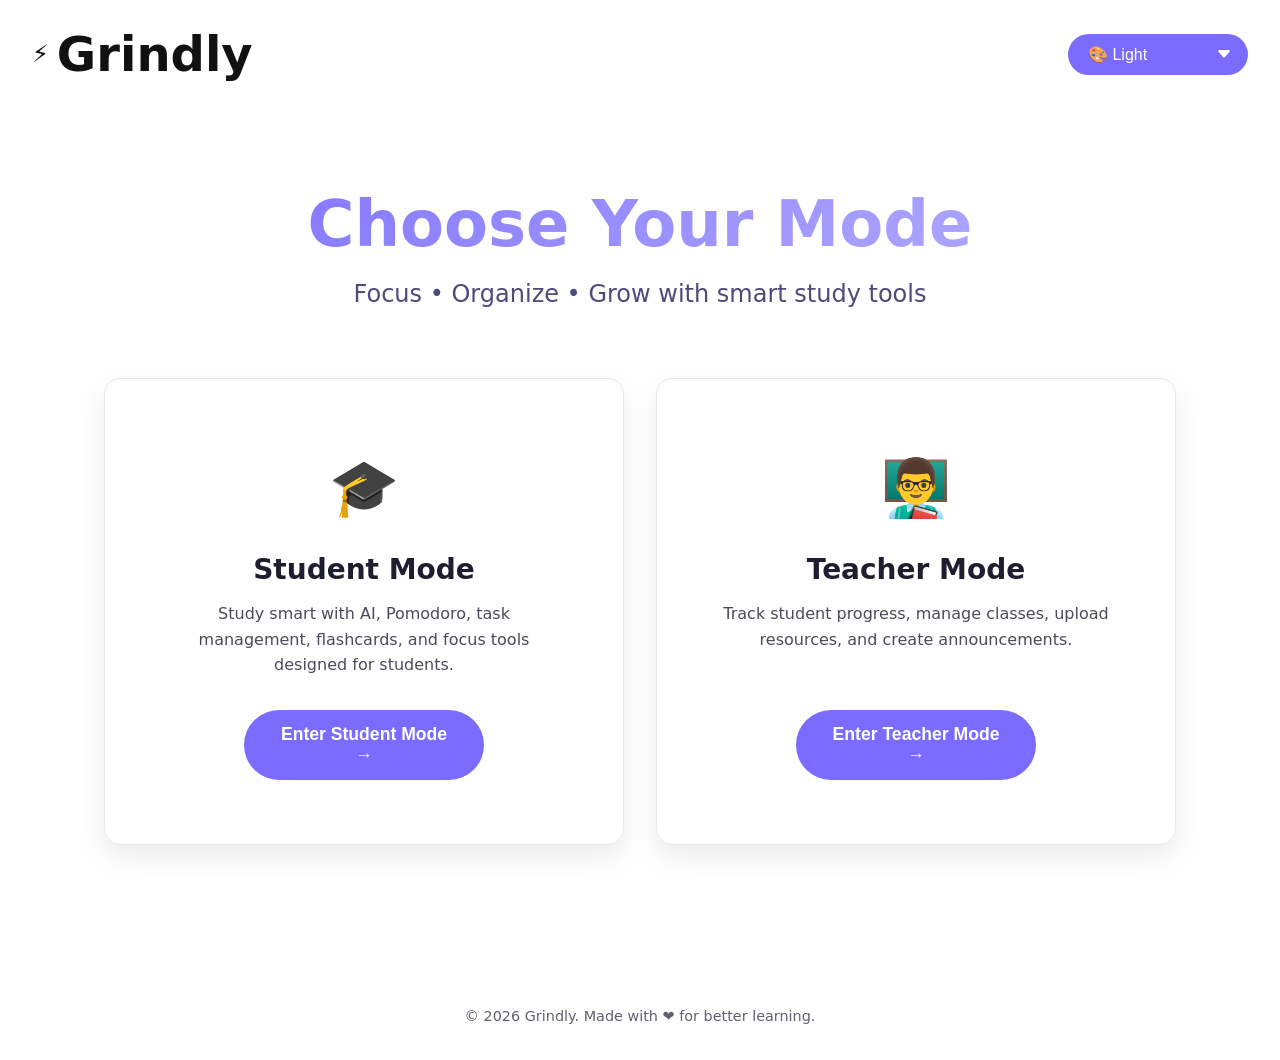
==== index.html @ a8f08386 "Update index.html" ====
<!DOCTYPE html>
<html lang="en">
<head>
<meta charset="UTF-8">
<title>GrindlyLearn – Gamified Learning Platform for Students & Teachers</title>
  <meta name="description" content="GrindlyLearn is a real-time gamified learning platform with study streaks, class challenges, analytics, focus tools, and teacher management features. Built to drive discipline and engagement.">
<meta name="viewport" content="width=device-width, initial-scale=1.0">

<style>
:root {
  --bg: #f9fbff;          /* brighter, airy background */
  --card: #ffffff;       /* pure white cards */
  --accent: #6c63ff;     /* keep your brand purple */
  --text: #1f2937;       /* soft dark (not harsh black) */

  --spacing-sm: 8px;
  --spacing-md: 16px;
  --spacing-lg: 32px;
  --spacing-xl: 64px;
  --border-radius: 16px;
  --transition: all 0.3s ease;
}
/* Elegant Light Theme (DEFAULT) */
body {
  --bg: #ffffff;          /* pure white */
  --card: #ffffff;
  --text: #1e1e2f;        /* soft dark (not black) */
  --accent: #7b6cff; 
   --accent-soft: #b9b3ff; /* NEW */ 
  --subtitle: #4b4b7c; /* NEW */
}
.hero-subtitle,
.card p,
.footer {
  color: rgba(30, 30, 47, 0.75);
}


body.purple {
  --bg: #140a26;
  --card: #24144a;
  --accent: #b388ff;
  --accent-soft: #e0cfff;
  --text: #f3eefe;
  --subtitle: #d6ccff;
}

body.ocean {
  --bg: #0a1929;
  --card: #1e3a5f;
  --accent: #00b4d8;
  --accent-soft: #90e0ef;
  --text: #caf0f8;
  --subtitle: #9bdaf0;
}

body.forest {
  --bg: #1a2f1a;
  --card: #2d5016;
  --accent: #52b788;
  --accent-soft: #b7e4c7;
  --text: #d8f3dc;
  --subtitle: #b7e4c7;
}

body.sunset {
  --bg: #2b1a1a;
  --card: #4a2c2c;
  --accent: #ff6b6b;
  --accent-soft: #ffb3b3;
  --text: #ffe5e5;
  --subtitle: #ffd6d6;
}

/* Base Styles */
* {
  margin: 0;
  padding: 0;
  box-sizing: border-box;
}

body {
  font-family: -apple-system, BlinkMacSystemFont, 'Segoe UI', system-ui, sans-serif;
  background: var(--bg);
  color: var(--text);
  line-height: 1.6;
  min-height: 100vh;
  transition: var(--transition);
}

/* Header */
.header {
  padding: var(--spacing-md) var(--spacing-lg);
  display: flex;
  justify-content: space-between;
  align-items: center;
  flex-wrap: wrap;
  gap: var(--spacing-md);
  position: relative;
  z-index: 100;
}

.logo {
  display: flex;
  align-items: center;
  gap: var(--spacing-sm);
  font-size: 1.5rem;
  font-weight: 700;
  white-space: nowrap;
}

.theme-selector {
  padding: 12px 20px;
  border-radius: 50px;
  border: none;
  background: var(--accent);
  color: white;
  cursor: pointer;
  font-size: 1rem;
  font-weight: 500;
  min-width: 180px;
  appearance: none;
  background-image: url("data:image/svg+xml,%3Csvg xmlns='http://www.w3.org/2000/svg' width='16' height='16' fill='white' viewBox='0 0 16 16'%3E%3Cpath d='M7.247 11.14 2.451 5.658C1.885 5.013 2.345 4 3.204 4h9.592a1 1 0 0 1 .753 1.659l-4.796 5.48a1 1 0 0 1-1.506 0z'/%3E%3C/svg%3E");
  background-repeat: no-repeat;
  background-position: right 16px center;
  background-size: 16px;
  padding-right: 44px;
}

.theme-selector:focus {
  outline: 2px solid rgba(255, 255, 255, 0.5);
  outline-offset: 2px;
}

/* Hero Section */
.hero {
  
  text-align: center;
  padding: var(--spacing-xl) var(--spacing-lg);
  max-width: 1200px;
  margin: 0 auto;
}

.hero-title {
  font-size: clamp(2.5rem, 5vw, 4rem);
  font-weight: 800;
  background: linear-gradient(
    135deg,
    var(--accent),
    var(--accent-soft)
  );
  -webkit-background-clip: text;
  -webkit-text-fill-color: transparent;
  background-clip: text;
}


.hero-subtitle {
  font-size: clamp(1.1rem, 2vw, 1.5rem);
    color: var(--subtitle);
  opacity: 1; /* remove fading that caused “disappearing” */
  margin-bottom: var(--spacing-xl);
  max-width: 600px;
  margin-left: auto;
  margin-right: auto;
}

/* Cards Container */
.cards-container {
  display: grid;
  grid-template-columns: repeat(auto-fit, minmax(min(100%, 340px), 1fr));
  gap: var(--spacing-lg);
  padding: 0 var(--spacing-lg) var(--spacing-xl);
  max-width: 1200px;
  margin: 0 auto;
}

/* Card */
.card {
  background: var(--card);
  border-radius: var(--border-radius);
  padding: var(--spacing-xl);
  box-shadow: 0 20px 40px rgba(0, 0, 0, 0.1);
  transition: var(--transition);
  display: flex;
  flex-direction: column;
  align-items: center;
  text-align: center;
  height: 100%;
  position: relative;
  overflow: hidden;
  border: 1px solid rgba(255, 255, 255, 0.1);
}
body:not(.purple):not(.ocean):not(.forest):not(.sunset) .card {
  box-shadow: 0 12px 30px rgba(108, 99, 255, 0.12);
}

.card:hover {
  transform: translateY(-12px);
  box-shadow: 0 30px 60px rgba(0, 0, 0, 0.15);
}

.card::before {
  content: '';
  position: absolute;
  top: 0;
  left: 0;
  right: 0;
  height: 6px;
  background: linear-gradient(90deg, var(--accent), #9575ff);
  opacity: 0;
  transition: var(--transition);
}

.card:hover::before {
  opacity: 1;
}

.card-icon {
  font-size: 3.5rem;
  margin-bottom: var(--spacing-md);
  display: block;
}

.card h2 {
  font-size: 1.75rem;
  margin-bottom: var(--spacing-sm);
  color: var(--text);
}

.card p {
  color: var(--text);
  opacity: 0.8;
  margin-bottom: var(--spacing-lg);
  flex-grow: 1;
}

.enter-btn {
  background: var(--accent);
  color: white;
  border: none;
  padding: 14px 32px;
  border-radius: 50px;
  font-size: 1.1rem;
  font-weight: 600;
  cursor: pointer;
  transition: var(--transition);
  width: 100%;
  max-width: 240px;
  position: relative;
  overflow: hidden;
}

.enter-btn:hover {
  transform: translateY(-2px);
  box-shadow: 0 10px 25px rgba(0, 0, 0, 0.2);
}

.enter-btn:active {
  transform: translateY(0);
}

.enter-btn::after {
  content: '';
  position: absolute;
  top: 50%;
  left: 50%;
  width: 5px;
  height: 5px;
  background: rgba(255, 255, 255, 0.5);
  opacity: 0;
  border-radius: 100%;
  transform: scale(1, 1) translate(-50%);
  transform-origin: 50% 50%;
}

.enter-btn:focus:not(:active)::after {
  animation: ripple 1s ease-out;
}

@keyframes ripple {
  0% {
    transform: scale(0, 0);
    opacity: 0.5;
  }
  100% {
    transform: scale(20, 20);
    opacity: 0;
  }
}

/* Footer */
.footer {
  text-align: center;
  padding: var(--spacing-lg);
  color: var(--text);
  opacity: 0.7;
  font-size: 0.9rem;
  margin-top: auto;
}

/* Mobile Menu Toggle (Hidden by default) */
.mobile-menu-toggle {
  display: none;
  background: none;
  border: none;
  color: var(--text);
  font-size: 1.5rem;
  cursor: pointer;
  padding: var(--spacing-sm);
}

/* Responsive Design */
@media (max-width: 768px) {
  .header {
    padding: var(--spacing-md);
    gap: var(--spacing-sm);
  }
  
  .logo {
    font-size: 1.25rem;
  }
  
  .hero {
    padding: var(--spacing-lg) var(--spacing-md);
  }
  
  .cards-container {
    grid-template-columns: 1fr;
    padding: 0 var(--spacing-md) var(--spacing-lg);
    gap: var(--spacing-md);
  }
  
  .card {
    padding: var(--spacing-lg);
  }
  
  .card-icon {
    font-size: 2.5rem;
  }
  
  .card h2 {
    font-size: 1.5rem;
  }
  
  .enter-btn {
    padding: 12px 24px;
    font-size: 1rem;
  }
  
  .theme-selector {
    min-width: 160px;
    padding: 10px 16px;
    padding-right: 40px;
  }
}

@media (max-width: 480px) {
  .hero-title {
    font-size: 2rem;
  }
  
  .hero-subtitle {
    font-size: 1rem;
  }
  
  .card {
    padding: var(--spacing-md);
  }
  
  .card-icon {
    font-size: 2rem;
    margin-bottom: var(--spacing-sm);
  }
  
  .card h2 {
    font-size: 1.3rem;
  }
  
  .card p {
    font-size: 0.95rem;
    margin-bottom: var(--spacing-md);
  }
  
  .header {
    flex-direction: column;
    align-items: stretch;
    text-align: center;
  }
  
  .logo {
    justify-content: center;
    margin-bottom: var(--spacing-sm);
  }
  
  .theme-selector {
    width: 100%;
    max-width: 280px;
    margin: 0 auto;
  }
}

/* Landscape Mobile */
@media (max-height: 600px) and (orientation: landscape) {
  .hero {
    padding: var(--spacing-md) var(--spacing-lg);
  }
  
  .cards-container {
    grid-template-columns: repeat(2, 1fr);
  }
  
  .card {
    padding: var(--spacing-md);
  }
}

/* Dark mode preference */


/* Print styles */
@media print {
  .theme-selector,
  .enter-btn {
    display: none;
  }
  
  .card {
    break-inside: avoid;
    box-shadow: none;
    border: 1px solid #ddd;
  }
}

/* Accessibility */
.enter-btn:focus,
.theme-selector:focus {
  outline: 3px solid rgba(108, 99, 255, 0.5);
  outline-offset: 2px;
}

/* High contrast mode */
@media (prefers-contrast: high) {
  .card {
    border: 2px solid var(--text);
  }
  
  .enter-btn {
    border: 2px solid var(--text);
  }
}

/* Reduced motion */
@media (prefers-reduced-motion: reduce) {
  *,
  *::before,
  *::after {
    animation-duration: 0.01ms !important;
    animation-iteration-count: 1 !important;
    transition-duration: 0.01ms !important;
  }
  
  .card:hover {
    transform: none;
  }
  
  .enter-btn:hover {
    transform: none;
  }
}

/* Loading state */
.card.loading {
  position: relative;
  overflow: hidden;
}

.card.loading::after {
  content: '';
  position: absolute;
  top: 0;
  left: 0;
  width: 100%;
  height: 100%;
  background: linear-gradient(
    90deg,
    transparent,
    rgba(255, 255, 255, 0.1),
    transparent
  );
  animation: loading 1.5s infinite;
}

@keyframes loading {
  0% {
    transform: translateX(-100%);
  }
  100% {
    transform: translateX(100%);
  }
}
/* FORCE TRUE LIGHT MODE */
body:not(.purple):not(.ocean):not(.forest):not(.sunset) {
  background: #ffffff;
  color: #111111;
}

body:not(.purple):not(.ocean):not(.forest):not(.sunset) .card {
  background: #ffffff;
  color: #111111;
  box-shadow: 0 12px 28px rgba(0, 0, 0, 0.08);
  border: 1px solid #e5e7eb;
}

</style>
</head>

<body>
<header class="header">
  <div class="logo">
    <span>⚡ </span>
    <h1>Grindly</h1>
  </div>
  
  <button class="mobile-menu-toggle" aria-label="Toggle menu">
    ☰
  </button>
  
  <select onchange="changeTheme(this.value)" id="themeSelector" class="theme-selector" aria-label="Select theme">
    <option value="">🎨 Light</option>
    <option value="purple">💜 Purple</option>
    <option value="ocean">🌊 Ocean</option>
    <option value="forest">🌲 Forest</option>
    <option value="sunset">🌅 Sunset</option>
  </select>
</header>

<main class="hero">
  <h1 class="hero-title">Choose Your Mode</h1>
  <p class="hero-subtitle">Focus • Organize • Grow with smart study tools</p>
  
  <div class="cards-container">
    <div class="card">
      <div class="card-icon">🎓</div>
      <h2>Student Mode</h2>
      <p>Study smart with AI, Pomodoro, task management, flashcards, and focus tools designed for students.</p>
      <button class="enter-btn" onclick="location.href='studentmode.html'">
        Enter Student Mode →
      </button>
    </div>
    
    <div class="card">
      <div class="card-icon">👨‍🏫</div>
      <h2>Teacher Mode</h2>
      <p>Track student progress, manage classes, upload resources, and create announcements.</p>
      <button class="enter-btn" onclick="location.href='teachermode.html'">
        Enter Teacher Mode →
      </button>
    </div>
  </div>
</main>

<footer class="footer">
  <p>© 2026 Grindly. Made with ❤️ for better learning.</p>
</footer>

<script>
// Theme System
function changeTheme(theme) {
  document.body.className = '';
  if (theme) {
    document.body.classList.add(theme);
  }
  localStorage.setItem('selectedTheme', theme);
  
  // Update select value
  document.getElementById('themeSelector').value = theme;
}

// Load saved theme
document.addEventListener('DOMContentLoaded', () => {
  const savedTheme = localStorage.getItem('selectedTheme');
  if (savedTheme) {
    document.body.classList.add(savedTheme);
    document.getElementById('themeSelector').value = savedTheme;
  }
  
  // Mobile menu toggle
  const mobileToggle = document.querySelector('.mobile-menu-toggle');
  if (mobileToggle) {
    mobileToggle.addEventListener('click', () => {
      const header = document.querySelector('.header');
      header.classList.toggle('menu-open');
    });
  }
  
  // Add loading animation for cards (just for demo)
  const cards = document.querySelectorAll('.card');
  cards.forEach(card => {
    card.classList.add('loading');
    setTimeout(() => {
      card.classList.remove('loading');
    }, 500);
  });
  
  // Keyboard navigation for cards
  document.addEventListener('keydown', (e) => {
    if (e.key === 'Tab') {
      // Focus management for accessibility
      const focused = document.activeElement;
      if (focused.classList.contains('enter-btn')) {
        const card = focused.closest('.card');
        card.style.boxShadow = '0 0 0 3px rgba(108, 99, 255, 0.5)';
        
        // Remove shadow when focus leaves
        focused.addEventListener('blur', () => {
          card.style.boxShadow = '';
        }, { once: true });
      }
    }
  });
});

// Touch device detection
if ('ontouchstart' in window || navigator.maxTouchPoints) {
  document.body.classList.add('touch-device');
  
  // Improve touch experience
  const buttons = document.querySelectorAll('.enter-btn');
  buttons.forEach(btn => {
    btn.addEventListener('touchstart', function() {
      this.style.transform = 'scale(0.98)';
    });
    
    btn.addEventListener('touchend', function() {
      this.style.transform = '';
    });
  });
}

// Handle window resize
let resizeTimer;
window.addEventListener('resize', () => {
  document.body.classList.add('resizing');
  clearTimeout(resizeTimer);
  resizeTimer = setTimeout(() => {
    document.body.classList.remove('resizing');
  }, 250);
});

// Add service worker for PWA capabilities (optional)
if ('serviceWorker' in navigator) {
  window.addEventListener('load', () => {
    navigator.serviceWorker.register('/sw.js').catch(err => {
      console.log('ServiceWorker registration failed: ', err);
    });
  });
}
// Add to all pages
firebase.analytics().logEvent('page_view', {page_location: window.location.href});
</script>
</body>
</html>
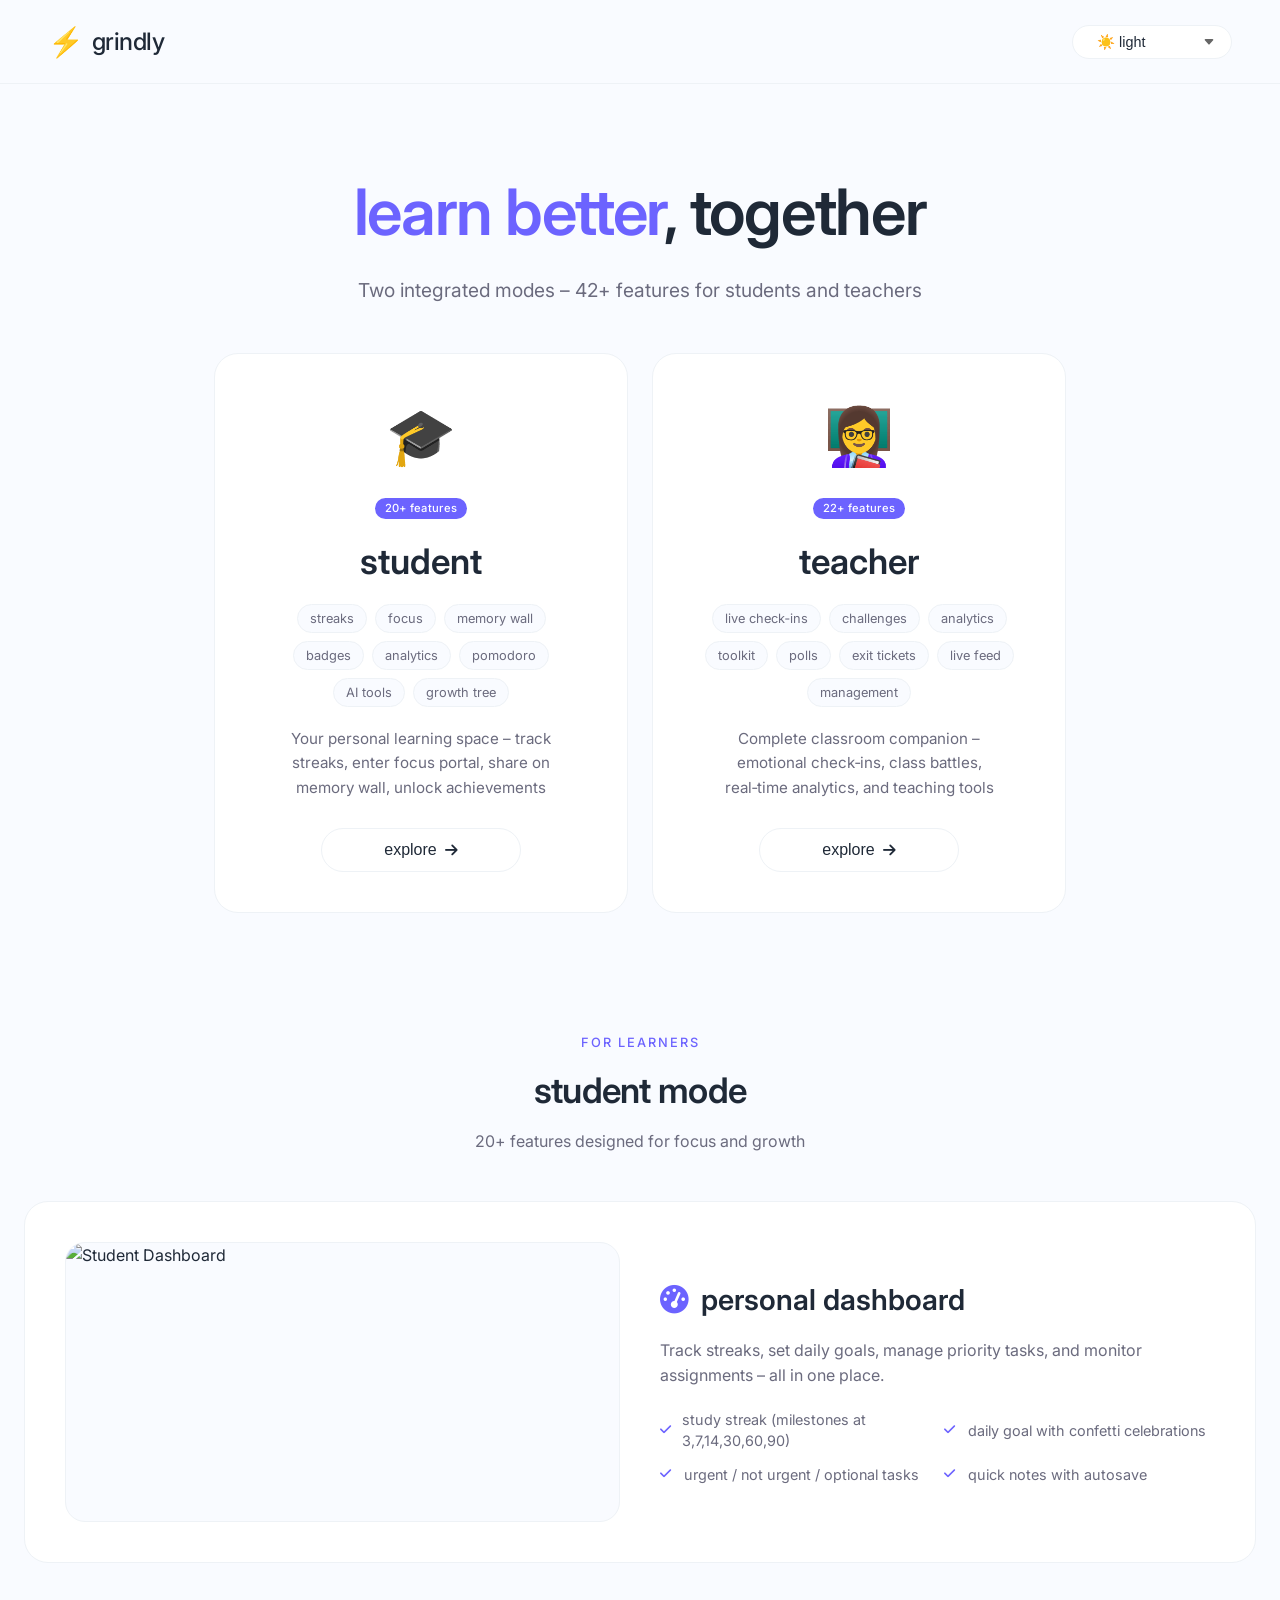
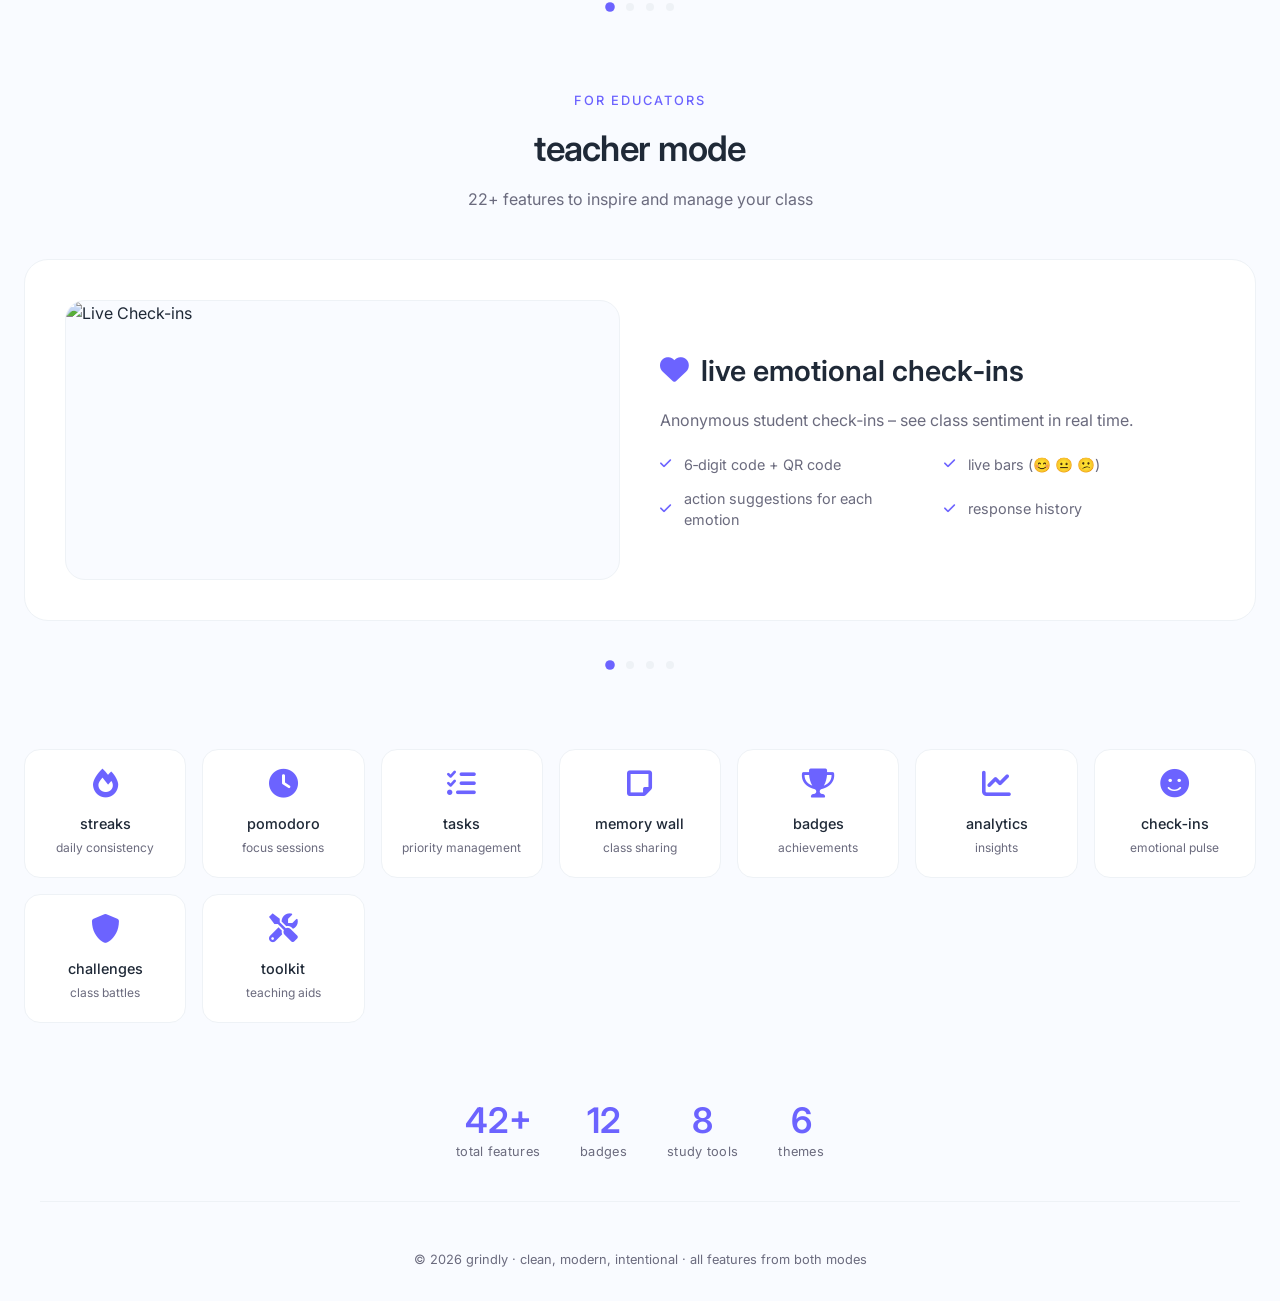
==== commit e3eb365e: "Update index.html" ====
--- a/index.html
+++ b/index.html
@@ -1,40 +1,51 @@
 <!DOCTYPE html>
+<!-- Google tag (gtag.js) -->
+<script async src="https://www.googletagmanager.com/gtag/js?id=G-R3FJ3LMC39"></script>
+<script>
+  window.dataLayer = window.dataLayer || [];
+  function gtag(){dataLayer.push(arguments);}
+  gtag('js', new Date());
+  gtag('config', 'G-R3FJ3LMC39');
+</script>
 <html lang="en">
 <head>
 <meta charset="UTF-8">
-<title>GrindlyLearn – Gamified Learning Platform for Students & Teachers</title>
-  <meta name="description" content="GrindlyLearn is a real-time gamified learning platform with study streaks, class challenges, analytics, focus tools, and teacher management features. Built to drive discipline and engagement.">
+<title>Grindly · modern learning ecosystem</title>
 <meta name="viewport" content="width=device-width, initial-scale=1.0">
-
+<meta name="description" content="Complete feature set for students & teachers – clean, professional, and intuitive.">
+<!-- Fonts – clean and modern -->
+<link rel="preconnect" href="https://fonts.googleapis.com">
+<link rel="preconnect" href="https://fonts.gstatic.com" crossorigin>
+<link href="https://fonts.googleapis.com/css2?family=Inter:ital,opsz,wght@0,14..32,100..900;1,14..32,100..900&display=swap" rel="stylesheet">
+<!-- Icons – subtle -->
+<link rel="stylesheet" href="https://cdnjs.cloudflare.com/ajax/libs/font-awesome/6.0.0/css/all.min.css">
 <style>
+/* ===== PRESERVE YOUR ORIGINAL THEME VARIABLES ===== */
 :root {
-  --bg: #f9fbff;          /* brighter, airy background */
-  --card: #ffffff;       /* pure white cards */
-  --accent: #6c63ff;     /* keep your brand purple */
-  --text: #1f2937;       /* soft dark (not harsh black) */
-
+  --bg: #f9fbff;
+  --card: #ffffff;
+  --accent: #6c63ff;
+  --accent-soft: #b9b3ff;
+  --text: #1f2937;
+  --text-light: #6b6b7e;
+  --border: #eef2f6;
+  --spacing-xs: 4px;
   --spacing-sm: 8px;
   --spacing-md: 16px;
   --spacing-lg: 32px;
   --spacing-xl: 64px;
-  --border-radius: 16px;
-  --transition: all 0.3s ease;
-}
-/* Elegant Light Theme (DEFAULT) */
-body {
-  --bg: #ffffff;          /* pure white */
-  --card: #ffffff;
-  --text: #1e1e2f;        /* soft dark (not black) */
-  --accent: #7b6cff; 
-   --accent-soft: #b9b3ff; /* NEW */ 
-  --subtitle: #4b4b7c; /* NEW */
-}
-.hero-subtitle,
-.card p,
-.footer {
-  color: rgba(30, 30, 47, 0.75);
-}
-
+  --spacing-2xl: 96px;
+  --radius-sm: 8px;
+  --radius-md: 12px;
+  --radius-lg: 16px;
+  --radius-xl: 24px;
+  --radius-2xl: 32px;
+  --shadow-sm: 0 2px 8px rgba(0,0,0,0.02);
+  --shadow-md: 0 4px 16px rgba(0,0,0,0.04);
+  --shadow-lg: 0 8px 24px rgba(0,0,0,0.06);
+  --shadow-xl: 0 16px 32px rgba(0,0,0,0.08);
+  --transition: all 0.2s ease;
+}
 
 body.purple {
   --bg: #140a26;
@@ -42,37 +53,38 @@
   --accent: #b388ff;
   --accent-soft: #e0cfff;
   --text: #f3eefe;
-  --subtitle: #d6ccff;
-}
-
+  --text-light: #d6ccff;
+  --border: #3a2a5a;
+}
 body.ocean {
   --bg: #0a1929;
   --card: #1e3a5f;
   --accent: #00b4d8;
   --accent-soft: #90e0ef;
   --text: #caf0f8;
-  --subtitle: #9bdaf0;
-}
-
+  --text-light: #9bdaf0;
+  --border: #2d4b6e;
+}
 body.forest {
   --bg: #1a2f1a;
   --card: #2d5016;
   --accent: #52b788;
   --accent-soft: #b7e4c7;
   --text: #d8f3dc;
-  --subtitle: #b7e4c7;
-}
-
+  --text-light: #b7e4c7;
+  --border: #3d6130;
+}
 body.sunset {
   --bg: #2b1a1a;
   --card: #4a2c2c;
   --accent: #ff6b6b;
   --accent-soft: #ffb3b3;
   --text: #ffe5e5;
-  --subtitle: #ffd6d6;
-}
-
-/* Base Styles */
+  --text-light: #ffd6d6;
+  --border: #5e4040;
+}
+
+/* ===== BASE ===== */
 * {
   margin: 0;
   padding: 0;
@@ -80,488 +92,790 @@
 }
 
 body {
-  font-family: -apple-system, BlinkMacSystemFont, 'Segoe UI', system-ui, sans-serif;
+  font-family: 'Inter', -apple-system, sans-serif;
   background: var(--bg);
   color: var(--text);
-  line-height: 1.6;
-  min-height: 100vh;
-  transition: var(--transition);
-}
-
-/* Header */
+  line-height: 1.5;
+  transition: background 0.3s ease, color 0.2s ease;
+  scroll-behavior: smooth;
+  -webkit-font-smoothing: antialiased;
+  -moz-osx-font-smoothing: grayscale;
+}
+
+/* ===== CLEAN HEADER ===== */
 .header {
-  padding: var(--spacing-md) var(--spacing-lg);
+  padding: 20px 48px;
   display: flex;
   justify-content: space-between;
   align-items: center;
-  flex-wrap: wrap;
-  gap: var(--spacing-md);
-  position: relative;
-  z-index: 100;
+  max-width: 1400px;
+  margin: 0 auto;
+  width: 100%;
+  border-bottom: 1px solid var(--border);
+  background: var(--bg);
 }
 
 .logo {
   display: flex;
   align-items: center;
-  gap: var(--spacing-sm);
+  gap: 8px;
   font-size: 1.5rem;
-  font-weight: 700;
-  white-space: nowrap;
+  font-weight: 500;
+  letter-spacing: -0.02em;
+}
+.logo span {
+  font-size: 1.8rem;
 }
 
 .theme-selector {
-  padding: 12px 20px;
-  border-radius: 50px;
-  border: none;
-  background: var(--accent);
-  color: white;
+  padding: 8px 24px;
+  border-radius: 40px;
+  border: 1px solid var(--border);
+  background: var(--card);
+  color: var(--text);
+  font-weight: 400;
   cursor: pointer;
-  font-size: 1rem;
-  font-weight: 500;
-  min-width: 180px;
+  font-size: 0.9rem;
+  min-width: 160px;
   appearance: none;
-  background-image: url("data:image/svg+xml,%3Csvg xmlns='http://www.w3.org/2000/svg' width='16' height='16' fill='white' viewBox='0 0 16 16'%3E%3Cpath d='M7.247 11.14 2.451 5.658C1.885 5.013 2.345 4 3.204 4h9.592a1 1 0 0 1 .753 1.659l-4.796 5.48a1 1 0 0 1-1.506 0z'/%3E%3C/svg%3E");
+  background-image: url("data:image/svg+xml,%3Csvg xmlns='http://www.w3.org/2000/svg' width='14' height='14' viewBox='0 0 16 16'%3E%3Cpath fill='%23666' d='M7.247 11.14 2.451 5.658C1.885 5.013 2.345 4 3.204 4h9.592a1 1 0 0 1 .753 1.659l-4.796 5.48a1 1 0 0 1-1.506 0z'/%3E%3C/svg%3E");
   background-repeat: no-repeat;
   background-position: right 16px center;
-  background-size: 16px;
-  padding-right: 44px;
-}
-
-.theme-selector:focus {
-  outline: 2px solid rgba(255, 255, 255, 0.5);
-  outline-offset: 2px;
-}
-
-/* Hero Section */
+  background-size: 12px;
+}
+
+/* ===== HERO ===== */
 .hero {
-  
   text-align: center;
-  padding: var(--spacing-xl) var(--spacing-lg);
-  max-width: 1200px;
+  padding: 80px 24px 40px;
+  max-width: 1000px;
   margin: 0 auto;
 }
-
 .hero-title {
-  font-size: clamp(2.5rem, 5vw, 4rem);
-  font-weight: 800;
-  background: linear-gradient(
-    135deg,
-    var(--accent),
-    var(--accent-soft)
-  );
-  -webkit-background-clip: text;
-  -webkit-text-fill-color: transparent;
-  background-clip: text;
-}
-
-
+  font-size: clamp(2.8rem, 6vw, 4rem);
+  font-weight: 600;
+  letter-spacing: -0.02em;
+  margin-bottom: 16px;
+  color: var(--text);
+}
+.hero-title span {
+  color: var(--accent);
+}
 .hero-subtitle {
-  font-size: clamp(1.1rem, 2vw, 1.5rem);
-    color: var(--subtitle);
-  opacity: 1; /* remove fading that caused “disappearing” */
-  margin-bottom: var(--spacing-xl);
+  font-size: 1.2rem;
+  color: var(--text-light);
   max-width: 600px;
-  margin-left: auto;
-  margin-right: auto;
-}
-
-/* Cards Container */
+  margin: 0 auto 48px;
+  font-weight: 400;
+}
+
+/* ===== MODE CARDS – CLEAN AND PROFESSIONAL ===== */
 .cards-container {
   display: grid;
-  grid-template-columns: repeat(auto-fit, minmax(min(100%, 340px), 1fr));
-  gap: var(--spacing-lg);
-  padding: 0 var(--spacing-lg) var(--spacing-xl);
-  max-width: 1200px;
-  margin: 0 auto;
-}
-
-/* Card */
+  grid-template-columns: repeat(2, 1fr);
+  gap: 24px;
+  max-width: 900px;
+  margin: 0 auto 80px;
+  padding: 0 24px;
+}
+
 .card {
   background: var(--card);
-  border-radius: var(--border-radius);
-  padding: var(--spacing-xl);
-  box-shadow: 0 20px 40px rgba(0, 0, 0, 0.1);
+  border-radius: 24px;
+  padding: 40px 32px;
+  border: 1px solid var(--border);
   transition: var(--transition);
   display: flex;
   flex-direction: column;
   align-items: center;
   text-align: center;
-  height: 100%;
-  position: relative;
-  overflow: hidden;
-  border: 1px solid rgba(255, 255, 255, 0.1);
-}
-body:not(.purple):not(.ocean):not(.forest):not(.sunset) .card {
-  box-shadow: 0 12px 30px rgba(108, 99, 255, 0.12);
 }
 
 .card:hover {
-  transform: translateY(-12px);
-  box-shadow: 0 30px 60px rgba(0, 0, 0, 0.15);
-}
-
-.card::before {
-  content: '';
-  position: absolute;
-  top: 0;
-  left: 0;
-  right: 0;
-  height: 6px;
-  background: linear-gradient(90deg, var(--accent), #9575ff);
-  opacity: 0;
-  transition: var(--transition);
-}
-
-.card:hover::before {
-  opacity: 1;
-}
-
-.card-icon {
+  transform: translateY(-4px);
+  box-shadow: var(--shadow-lg);
+  border-color: var(--accent);
+}
+
+.card-emoji {
   font-size: 3.5rem;
-  margin-bottom: var(--spacing-md);
-  display: block;
+  margin-bottom: 20px;
 }
 
 .card h2 {
-  font-size: 1.75rem;
-  margin-bottom: var(--spacing-sm);
+  font-size: 2.2rem;
+  font-weight: 600;
+  margin-bottom: 16px;
   color: var(--text);
 }
 
-.card p {
-  color: var(--text);
-  opacity: 0.8;
-  margin-bottom: var(--spacing-lg);
-  flex-grow: 1;
-}
-
-.enter-btn {
+/* Feature tags – clean pills */
+.feature-tags {
+  display: flex;
+  flex-wrap: wrap;
+  justify-content: center;
+  gap: 8px;
+  margin-bottom: 20px;
+  max-width: 320px;
+}
+
+.tag {
+  background: var(--bg);
+  padding: 4px 12px;
+  border-radius: 30px;
+  font-size: 0.8rem;
+  color: var(--text-light);
+  border: 1px solid var(--border);
+  font-weight: 400;
+}
+
+.feature-count {
+  display: inline-block;
+  padding: 2px 10px;
   background: var(--accent);
   color: white;
-  border: none;
-  padding: 14px 32px;
-  border-radius: 50px;
-  font-size: 1.1rem;
-  font-weight: 600;
+  border-radius: 20px;
+  font-size: 0.7rem;
+  font-weight: 500;
+  letter-spacing: 0.3px;
+  margin-bottom: 16px;
+}
+
+.card p {
+  color: var(--text-light);
+  margin-bottom: 28px;
+  font-size: 0.95rem;
+  line-height: 1.6;
+  max-width: 280px;
+}
+
+/* Clean enter button */
+.enter-btn {
+  background: var(--card);
+  border: 1px solid var(--border);
+  color: var(--text);
+  padding: 12px 32px;
+  border-radius: 40px;
+  font-weight: 500;
+  font-size: 1rem;
   cursor: pointer;
   transition: var(--transition);
   width: 100%;
-  max-width: 240px;
+  max-width: 200px;
+  display: flex;
+  align-items: center;
+  justify-content: center;
+  gap: 8px;
+}
+
+.enter-btn:hover {
+  border-color: var(--accent);
+  background: var(--accent);
+  color: white;
+}
+
+.enter-btn i {
+  font-size: 0.9rem;
+  transition: transform 0.2s;
+}
+
+.enter-btn:hover i {
+  transform: translateX(4px);
+}
+
+/* ===== SECTION HEADERS ===== */
+.section-wrapper {
+  max-width: 1300px;
+  margin: 0 auto 80px;
+  padding: 0 24px;
+}
+
+.section-header {
+  text-align: center;
+  margin-bottom: 48px;
+}
+
+.section-eyebrow {
+  font-size: 0.8rem;
+  text-transform: uppercase;
+  letter-spacing: 2px;
+  color: var(--accent);
+  margin-bottom: 12px;
+  font-weight: 500;
+}
+
+.section-title {
+  font-size: 2.2rem;
+  font-weight: 600;
+  letter-spacing: -0.02em;
+  margin-bottom: 12px;
+  color: var(--text);
+}
+
+.section-description {
+  font-size: 1rem;
+  color: var(--text-light);
+  max-width: 500px;
+  margin: 0 auto;
+}
+
+/* ===== SLIDESHOWS – CLEAN AND MODERN ===== */
+.slideshow-container {
   position: relative;
+  background: var(--card);
+  border-radius: 24px;
+  padding: 40px;
+  border: 1px solid var(--border);
+  margin-bottom: 40px;
+}
+
+.slide {
+  display: none;
+}
+
+.slide.active {
+  display: block;
+  animation: fade 0.3s ease;
+}
+
+@keyframes fade {
+  from { opacity: 0; }
+  to { opacity: 1; }
+}
+
+.slide-content {
+  display: flex;
+  flex-wrap: wrap;
+  gap: 40px;
+  align-items: center;
+}
+
+/* Image area – now with real images */
+.slide-image {
+  flex: 1 1 300px;
+  min-width: 260px;
+  height: 280px;
+  border-radius: 20px;
   overflow: hidden;
-}
-
-.enter-btn:hover {
-  transform: translateY(-2px);
-  box-shadow: 0 10px 25px rgba(0, 0, 0, 0.2);
-}
-
-.enter-btn:active {
-  transform: translateY(0);
-}
-
-.enter-btn::after {
-  content: '';
+  border: 1px solid var(--border);
+  background: var(--bg);
+}
+
+.slide-image img {
+  width: 100%;
+  height: 100%;
+  object-fit: cover;
+  display: block;
+  transition: transform 0.3s ease;
+}
+
+.slide-image:hover img {
+  transform: scale(1.02);
+}
+
+/* Slide text */
+.slide-text {
+  flex: 1 1 300px;
+}
+
+.slide-text h3 {
+  font-size: 1.8rem;
+  font-weight: 600;
+  margin-bottom: 16px;
+  display: flex;
+  align-items: center;
+  gap: 12px;
+}
+
+.slide-text h3 i {
+  color: var(--accent);
+  font-size: 1.8rem;
+}
+
+.slide-text p {
+  color: var(--text-light);
+  margin-bottom: 20px;
+  line-height: 1.6;
+}
+
+/* Feature list – clean */
+.feature-list {
+  list-style: none;
+  display: grid;
+  grid-template-columns: repeat(2, 1fr);
+  gap: 12px;
+  margin-top: 16px;
+}
+
+.feature-list li {
+  display: flex;
+  align-items: center;
+  gap: 8px;
+  font-size: 0.9rem;
+  color: var(--text-light);
+}
+
+.feature-list i {
+  color: var(--accent);
+  font-size: 0.8rem;
+  width: 16px;
+}
+
+/* Navigation */
+.slideshow-nav {
+  display: flex;
+  justify-content: center;
+  gap: 12px;
+  margin-top: 24px;
+}
+
+.nav-dot {
+  width: 8px;
+  height: 8px;
+  border-radius: 50%;
+  background: var(--border);
+  cursor: pointer;
+  transition: var(--transition);
+}
+
+.nav-dot:hover {
+  background: var(--accent);
+  opacity: 0.5;
+}
+
+.nav-dot.active {
+  background: var(--accent);
+  transform: scale(1.2);
+}
+
+.nav-arrow {
   position: absolute;
   top: 50%;
-  left: 50%;
-  width: 5px;
-  height: 5px;
-  background: rgba(255, 255, 255, 0.5);
+  transform: translateY(-50%);
+  width: 40px;
+  height: 40px;
+  border-radius: 50%;
+  background: var(--card);
+  border: 1px solid var(--border);
+  display: flex;
+  align-items: center;
+  justify-content: center;
+  cursor: pointer;
+  transition: var(--transition);
+  color: var(--text);
   opacity: 0;
-  border-radius: 100%;
-  transform: scale(1, 1) translate(-50%);
-  transform-origin: 50% 50%;
-}
-
-.enter-btn:focus:not(:active)::after {
-  animation: ripple 1s ease-out;
-}
-
-@keyframes ripple {
-  0% {
-    transform: scale(0, 0);
-    opacity: 0.5;
-  }
-  100% {
-    transform: scale(20, 20);
-    opacity: 0;
-  }
-}
-
-/* Footer */
+}
+
+.slideshow-container:hover .nav-arrow {
+  opacity: 0.7;
+}
+
+.nav-arrow:hover {
+  opacity: 1 !important;
+  background: var(--accent);
+  color: white;
+  border-color: var(--accent);
+}
+
+.nav-arrow.left {
+  left: 16px;
+}
+
+.nav-arrow.right {
+  right: 16px;
+}
+
+/* ===== FEATURE GRID ===== */
+.feature-grid {
+  display: grid;
+  grid-template-columns: repeat(auto-fit, minmax(160px, 1fr));
+  gap: 16px;
+  margin: 40px 0;
+}
+
+.grid-item {
+  background: var(--card);
+  border: 1px solid var(--border);
+  border-radius: 16px;
+  padding: 20px 16px;
+  text-align: center;
+  transition: var(--transition);
+}
+
+.grid-item:hover {
+  border-color: var(--accent);
+  transform: translateY(-2px);
+}
+
+.grid-item i {
+  font-size: 1.8rem;
+  color: var(--accent);
+  margin-bottom: 12px;
+  display: block;
+}
+
+.grid-item span {
+  font-size: 0.9rem;
+  font-weight: 500;
+  color: var(--text);
+}
+
+.grid-item small {
+  display: block;
+  font-size: 0.75rem;
+  color: var(--text-light);
+  margin-top: 4px;
+}
+
+/* ===== STATS ===== */
+.stats-row {
+  display: flex;
+  justify-content: center;
+  gap: 40px;
+  flex-wrap: wrap;
+  margin: 60px 0 40px;
+}
+
+.stat {
+  text-align: center;
+}
+
+.stat-number {
+  font-size: 2.2rem;
+  font-weight: 600;
+  color: var(--accent);
+  line-height: 1;
+  margin-bottom: 4px;
+}
+
+.stat-label {
+  font-size: 0.8rem;
+  color: var(--text-light);
+  letter-spacing: 0.3px;
+}
+
+/* ===== FOOTER ===== */
 .footer {
   text-align: center;
-  padding: var(--spacing-lg);
-  color: var(--text);
-  opacity: 0.7;
-  font-size: 0.9rem;
-  margin-top: auto;
-}
-
-/* Mobile Menu Toggle (Hidden by default) */
-.mobile-menu-toggle {
-  display: none;
-  background: none;
-  border: none;
-  color: var(--text);
-  font-size: 1.5rem;
-  cursor: pointer;
-  padding: var(--spacing-sm);
-}
-
-/* Responsive Design */
-@media (max-width: 768px) {
-  .header {
-    padding: var(--spacing-md);
-    gap: var(--spacing-sm);
+  padding: 48px 24px 32px;
+  color: var(--text-light);
+  font-size: 0.8rem;
+  border-top: 1px solid var(--border);
+  max-width: 1200px;
+  margin: 0 auto;
+}
+
+/* ===== RESPONSIVE ===== */
+@media (max-width: 800px) {
+  .cards-container {
+    grid-template-columns: 1fr;
+    max-width: 450px;
   }
   
-  .logo {
-    font-size: 1.25rem;
+  .slide-content {
+    flex-direction: column;
   }
   
-  .hero {
-    padding: var(--spacing-lg) var(--spacing-md);
-  }
-  
-  .cards-container {
-    grid-template-columns: 1fr;
-    padding: 0 var(--spacing-md) var(--spacing-lg);
-    gap: var(--spacing-md);
-  }
-  
-  .card {
-    padding: var(--spacing-lg);
-  }
-  
-  .card-icon {
-    font-size: 2.5rem;
-  }
-  
-  .card h2 {
-    font-size: 1.5rem;
-  }
-  
-  .enter-btn {
-    padding: 12px 24px;
-    font-size: 1rem;
-  }
-  
-  .theme-selector {
-    min-width: 160px;
-    padding: 10px 16px;
-    padding-right: 40px;
-  }
-}
-
-@media (max-width: 480px) {
-  .hero-title {
-    font-size: 2rem;
-  }
-  
-  .hero-subtitle {
-    font-size: 1rem;
-  }
-  
-  .card {
-    padding: var(--spacing-md);
-  }
-  
-  .card-icon {
-    font-size: 2rem;
-    margin-bottom: var(--spacing-sm);
-  }
-  
-  .card h2 {
-    font-size: 1.3rem;
-  }
-  
-  .card p {
-    font-size: 0.95rem;
-    margin-bottom: var(--spacing-md);
+  .nav-arrow {
+    display: none;
   }
   
   .header {
-    flex-direction: column;
-    align-items: stretch;
-    text-align: center;
+    padding: 16px 24px;
   }
-  
-  .logo {
-    justify-content: center;
-    margin-bottom: var(--spacing-sm);
-  }
-  
-  .theme-selector {
-    width: 100%;
-    max-width: 280px;
-    margin: 0 auto;
-  }
-}
-
-/* Landscape Mobile */
-@media (max-height: 600px) and (orientation: landscape) {
-  .hero {
-    padding: var(--spacing-md) var(--spacing-lg);
-  }
-  
-  .cards-container {
-    grid-template-columns: repeat(2, 1fr);
-  }
-  
-  .card {
-    padding: var(--spacing-md);
-  }
-}
-
-/* Dark mode preference */
-
-
-/* Print styles */
-@media print {
-  .theme-selector,
-  .enter-btn {
-    display: none;
-  }
-  
-  .card {
-    break-inside: avoid;
-    box-shadow: none;
-    border: 1px solid #ddd;
-  }
-}
-
-/* Accessibility */
-.enter-btn:focus,
-.theme-selector:focus {
-  outline: 3px solid rgba(108, 99, 255, 0.5);
-  outline-offset: 2px;
-}
-
-/* High contrast mode */
-@media (prefers-contrast: high) {
-  .card {
-    border: 2px solid var(--text);
-  }
-  
-  .enter-btn {
-    border: 2px solid var(--text);
-  }
-}
-
-/* Reduced motion */
-@media (prefers-reduced-motion: reduce) {
-  *,
-  *::before,
-  *::after {
-    animation-duration: 0.01ms !important;
-    animation-iteration-count: 1 !important;
-    transition-duration: 0.01ms !important;
-  }
-  
-  .card:hover {
-    transform: none;
-  }
-  
-  .enter-btn:hover {
-    transform: none;
-  }
-}
-
-/* Loading state */
-.card.loading {
-  position: relative;
-  overflow: hidden;
-}
-
-.card.loading::after {
-  content: '';
-  position: absolute;
-  top: 0;
-  left: 0;
-  width: 100%;
-  height: 100%;
-  background: linear-gradient(
-    90deg,
-    transparent,
-    rgba(255, 255, 255, 0.1),
-    transparent
-  );
-  animation: loading 1.5s infinite;
-}
-
-@keyframes loading {
-  0% {
-    transform: translateX(-100%);
-  }
-  100% {
-    transform: translateX(100%);
-  }
-}
-/* FORCE TRUE LIGHT MODE */
-body:not(.purple):not(.ocean):not(.forest):not(.sunset) {
-  background: #ffffff;
-  color: #111111;
-}
-
-body:not(.purple):not(.ocean):not(.forest):not(.sunset) .card {
-  background: #ffffff;
-  color: #111111;
-  box-shadow: 0 12px 28px rgba(0, 0, 0, 0.08);
-  border: 1px solid #e5e7eb;
-}
-
+}
 </style>
 </head>
-
 <body>
+
 <header class="header">
   <div class="logo">
-    <span>⚡ </span>
-    <h1>Grindly</h1>
+    <span>⚡</span> grindly
   </div>
-  
-  <button class="mobile-menu-toggle" aria-label="Toggle menu">
-    ☰
-  </button>
-  
-  <select onchange="changeTheme(this.value)" id="themeSelector" class="theme-selector" aria-label="Select theme">
-    <option value="">🎨 Light</option>
-    <option value="purple">💜 Purple</option>
-    <option value="ocean">🌊 Ocean</option>
-    <option value="forest">🌲 Forest</option>
-    <option value="sunset">🌅 Sunset</option>
+  <select onchange="changeTheme(this.value)" id="themeSelector" class="theme-selector">
+    <option value="">☀️ light</option>
+    <option value="purple">💜 purple</option>
+    <option value="ocean">🌊 ocean</option>
+    <option value="forest">🌲 forest</option>
+    <option value="sunset">🌅 sunset</option>
   </select>
 </header>
 
 <main class="hero">
-  <h1 class="hero-title">Choose Your Mode</h1>
-  <p class="hero-subtitle">Focus • Organize • Grow with smart study tools</p>
+  <h1 class="hero-title"><span>learn better</span>, together</h1>
+  <p class="hero-subtitle">Two integrated modes – 42+ features for students and teachers</p>
   
+  <!-- ===== CLEAN, MODERN MODE CARDS ===== -->
   <div class="cards-container">
+    <!-- Student Card -->
     <div class="card">
-      <div class="card-icon">🎓</div>
-      <h2>Student Mode</h2>
-      <p>Study smart with AI, Pomodoro, task management, flashcards, and focus tools designed for students.</p>
+      <div class="card-emoji">🎓</div>
+      <div class="feature-count">20+ features</div>
+      <h2>student</h2>
+      <div class="feature-tags">
+        <span class="tag">streaks</span>
+        <span class="tag">focus</span>
+        <span class="tag">memory wall</span>
+        <span class="tag">badges</span>
+        <span class="tag">analytics</span>
+        <span class="tag">pomodoro</span>
+        <span class="tag">AI tools</span>
+        <span class="tag">growth tree</span>
+      </div>
+      <p>Your personal learning space – track streaks, enter focus portal, share on memory wall, unlock achievements</p>
       <button class="enter-btn" onclick="location.href='studentmode.html'">
-        Enter Student Mode →
+        explore <i class="fas fa-arrow-right"></i>
       </button>
     </div>
     
+    <!-- Teacher Card -->
     <div class="card">
-      <div class="card-icon">👨‍🏫</div>
-      <h2>Teacher Mode</h2>
-      <p>Track student progress, manage classes, upload resources, and create announcements.</p>
+      <div class="card-emoji">👩‍🏫</div>
+      <div class="feature-count">22+ features</div>
+      <h2>teacher</h2>
+      <div class="feature-tags">
+        <span class="tag">live check‑ins</span>
+        <span class="tag">challenges</span>
+        <span class="tag">analytics</span>
+        <span class="tag">toolkit</span>
+        <span class="tag">polls</span>
+        <span class="tag">exit tickets</span>
+        <span class="tag">live feed</span>
+        <span class="tag">management</span>
+      </div>
+      <p>Complete classroom companion – emotional check‑ins, class battles, real‑time analytics, and teaching tools</p>
       <button class="enter-btn" onclick="location.href='teachermode.html'">
-        Enter Teacher Mode →
+        explore <i class="fas fa-arrow-right"></i>
       </button>
     </div>
   </div>
 </main>
 
+<!-- ===== STUDENT MODE SLIDESHOW (4 slides) ===== -->
+<div class="section-wrapper">
+  <div class="section-header">
+    <div class="section-eyebrow">for learners</div>
+    <h2 class="section-title">student mode</h2>
+    <p class="section-description">20+ features designed for focus and growth</p>
+  </div>
+
+  <div class="slideshow-container" id="studentSlideshow">
+    <!-- Slide 1: Dashboard -->
+    <div class="slide active">
+      <div class="slide-content">
+        <div class="slide-image">
+          <img src="student-dashboard.png" alt="Student Dashboard">
+        </div>
+        <div class="slide-text">
+          <h3><i class="fas fa-tachometer-alt"></i> personal dashboard</h3>
+          <p>Track streaks, set daily goals, manage priority tasks, and monitor assignments – all in one place.</p>
+          <ul class="feature-list">
+            <li><i class="fas fa-check"></i> study streak (milestones at 3,7,14,30,60,90)</li>
+            <li><i class="fas fa-check"></i> daily goal with confetti celebrations</li>
+            <li><i class="fas fa-check"></i> urgent / not urgent / optional tasks</li>
+            <li><i class="fas fa-check"></i> quick notes with autosave</li>
+          </ul>
+        </div>
+      </div>
+    </div>
+
+    <!-- Slide 2: Focus Portal -->
+    <div class="slide">
+      <div class="slide-content">
+        <div class="slide-image">
+          <img src="student-focus.png" alt="Focus Portal">
+        </div>
+        <div class="slide-text">
+          <h3><i class="fas fa-hourglass-half"></i> focus portal</h3>
+          <p>Distraction‑free zone with timer, sounds, and energy tracking.</p>
+          <ul class="feature-list">
+            <li><i class="fas fa-check"></i> pomodoro timer (customizable)</li>
+            <li><i class="fas fa-check"></i> distraction blocker (60s emergency unlock)</li>
+            <li><i class="fas fa-check"></i> study sounds – brown noise, rain, library</li>
+            <li><i class="fas fa-check"></i> energy log – discover your peak hours</li>
+            <li><i class="fas fa-check"></i> learn by teaching – grow your tree 🌱</li>
+          </ul>
+        </div>
+      </div>
+    </div>
+
+    <!-- Slide 3: Memory Wall -->
+    <div class="slide">
+      <div class="slide-content">
+        <div class="slide-image">
+          <img src="student-memory.png" alt="Memory Wall">
+        </div>
+        <div class="slide-text">
+          <h3><i class="fas fa-chalkboard"></i> memory wall</h3>
+          <p>Interactive class whiteboard – share achievements, encouragement, and questions.</p>
+          <ul class="feature-list">
+            <li><i class="fas fa-check"></i> add sticky notes with 6 colours</li>
+            <li><i class="fas fa-check"></i> drag & drop anywhere</li>
+            <li><i class="fas fa-check"></i> like others' notes</li>
+            <li><i class="fas fa-check"></i> real‑time updates</li>
+          </ul>
+        </div>
+      </div>
+    </div>
+
+    <!-- Slide 4: Gamification & Analytics -->
+    <div class="slide">
+      <div class="slide-content">
+        <div class="slide-image">
+          <img src="student-badges.png" alt="Gamification and Badges">
+        </div>
+        <div class="slide-text">
+          <h3><i class="fas fa-medal"></i> gamification & analytics</h3>
+          <p>Unlock badges, grow a tree, and track progress with detailed charts.</p>
+          <ul class="feature-list">
+            <li><i class="fas fa-check"></i> 12 achievement badges</li>
+            <li><i class="fas fa-check"></i> growth tree (🌱 → 🌳)</li>
+            <li><i class="fas fa-check"></i> 6 analytics charts</li>
+            <li><i class="fas fa-check"></i> study heatmap & focus score</li>
+          </ul>
+        </div>
+      </div>
+    </div>
+
+    <!-- Navigation arrows -->
+    <div class="nav-arrow left" onclick="changeStudentSlide(-1)"><i class="fas fa-chevron-left"></i></div>
+    <div class="nav-arrow right" onclick="changeStudentSlide(1)"><i class="fas fa-chevron-right"></i></div>
+  </div>
+
+  <!-- Dots -->
+  <div class="slideshow-nav" id="studentDots">
+    <span class="nav-dot active" onclick="goToStudentSlide(0)"></span>
+    <span class="nav-dot" onclick="goToStudentSlide(1)"></span>
+    <span class="nav-dot" onclick="goToStudentSlide(2)"></span>
+    <span class="nav-dot" onclick="goToStudentSlide(3)"></span>
+  </div>
+</div>
+
+<!-- ===== TEACHER MODE SLIDESHOW (4 slides) ===== -->
+<div class="section-wrapper">
+  <div class="section-header">
+    <div class="section-eyebrow">for educators</div>
+    <h2 class="section-title">teacher mode</h2>
+    <p class="section-description">22+ features to inspire and manage your class</p>
+  </div>
+
+  <div class="slideshow-container" id="teacherSlideshow">
+    <!-- Slide 1: Live Check‑ins -->
+    <div class="slide active">
+      <div class="slide-content">
+        <div class="slide-image">
+          <img src="teacher-checkins.png" alt="Live Check-ins">
+        </div>
+        <div class="slide-text">
+          <h3><i class="fas fa-heart"></i> live emotional check‑ins</h3>
+          <p>Anonymous student check‑ins – see class sentiment in real time.</p>
+          <ul class="feature-list">
+            <li><i class="fas fa-check"></i> 6‑digit code + QR code</li>
+            <li><i class="fas fa-check"></i> live bars (😊 😐 😕)</li>
+            <li><i class="fas fa-check"></i> action suggestions for each emotion</li>
+            <li><i class="fas fa-check"></i> response history</li>
+          </ul>
+        </div>
+      </div>
+    </div>
+
+    <!-- Slide 2: Class Challenges -->
+    <div class="slide">
+      <div class="slide-content">
+        <div class="slide-image">
+          <img src="teacher-challenges.png" alt="Class Challenges">
+        </div>
+        <div class="slide-text">
+          <h3><i class="fas fa-crosshairs"></i> class challenges</h3>
+          <p>Challenge other classes – compete on study hours or average streak.</p>
+          <ul class="feature-list">
+            <li><i class="fas fa-check"></i> 1, 3, or 7 day durations</li>
+            <li><i class="fas fa-check"></i> live scoreboard</li>
+            <li><i class="fas fa-check"></i> winner celebration with confetti</li>
+            <li><i class="fas fa-check"></i> filter by status (active/pending/won)</li>
+          </ul>
+        </div>
+      </div>
+    </div>
+
+    <!-- Slide 3: Analytics & Heatmap -->
+    <div class="slide">
+      <div class="slide-content">
+        <div class="slide-image">
+          <img src="teacher-analytics.png" alt="Analytics and Heatmap">
+        </div>
+        <div class="slide-text">
+          <h3><i class="fas fa-chart-bar"></i> class analytics & heatmap</h3>
+          <p>Understand when and how your class studies.</p>
+          <ul class="feature-list">
+            <li><i class="fas fa-check"></i> 12‑week activity heatmap</li>
+            <li><i class="fas fa-check"></i> daily active count</li>
+            <li><i class="fas fa-check"></i> at‑risk student alerts</li>
+            <li><i class="fas fa-check"></i> top performers leaderboard</li>
+          </ul>
+        </div>
+      </div>
+    </div>
+
+    <!-- Slide 4: Teacher Toolkit -->
+    <div class="slide">
+      <div class="slide-content">
+        <div class="slide-image">
+          <img src="teacher-toolkit.png" alt="Teacher Toolkit">
+        </div>
+        <div class="slide-text">
+          <h3><i class="fas fa-wrench"></i> teacher toolkit</h3>
+          <p>10+ in‑class tools to keep you organized and responsive.</p>
+          <ul class="feature-list">
+            <li><i class="fas fa-check"></i> random student picker</li>
+            <li><i class="fas fa-check"></i> group generator</li>
+            <li><i class="fas fa-check"></i> priority list</li>
+            <li><i class="fas fa-check"></i> focus bell & lightning plan</li>
+            <li><i class="fas fa-check"></i> exit tickets & weekly wins</li>
+          </ul>
+        </div>
+      </div>
+    </div>
+
+    <!-- Navigation arrows -->
+    <div class="nav-arrow left" onclick="changeTeacherSlide(-1)"><i class="fas fa-chevron-left"></i></div>
+    <div class="nav-arrow right" onclick="changeTeacherSlide(1)"><i class="fas fa-chevron-right"></i></div>
+  </div>
+
+  <!-- Dots -->
+  <div class="slideshow-nav" id="teacherDots">
+    <span class="nav-dot active" onclick="goToTeacherSlide(0)"></span>
+    <span class="nav-dot" onclick="goToTeacherSlide(1)"></span>
+    <span class="nav-dot" onclick="goToTeacherSlide(2)"></span>
+    <span class="nav-dot" onclick="goToTeacherSlide(3)"></span>
+  </div>
+</div>
+
+<!-- ===== FEATURE GRID ===== -->
+<div class="section-wrapper">
+  <div class="feature-grid">
+    <div class="grid-item"><i class="fas fa-fire"></i><span>streaks</span><small>daily consistency</small></div>
+    <div class="grid-item"><i class="fas fa-clock"></i><span>pomodoro</span><small>focus sessions</small></div>
+    <div class="grid-item"><i class="fas fa-tasks"></i><span>tasks</span><small>priority management</small></div>
+    <div class="grid-item"><i class="fas fa-sticky-note"></i><span>memory wall</span><small>class sharing</small></div>
+    <div class="grid-item"><i class="fas fa-trophy"></i><span>badges</span><small>achievements</small></div>
+    <div class="grid-item"><i class="fas fa-chart-line"></i><span>analytics</span><small>insights</small></div>
+    <div class="grid-item"><i class="fas fa-smile"></i><span>check‑ins</span><small>emotional pulse</small></div>
+    <div class="grid-item"><i class="fas fa-shield-alt"></i><span>challenges</span><small>class battles</small></div>
+    <div class="grid-item"><i class="fas fa-tools"></i><span>toolkit</span><small>teaching aids</small></div>
+  </div>
+</div>
+
+<!-- ===== STATS ===== -->
+<div class="stats-row">
+  <div class="stat"><div class="stat-number">42+</div><div class="stat-label">total features</div></div>
+  <div class="stat"><div class="stat-number">12</div><div class="stat-label">badges</div></div>
+  <div class="stat"><div class="stat-number">8</div><div class="stat-label">study tools</div></div>
+  <div class="stat"><div class="stat-number">6</div><div class="stat-label">themes</div></div>
+</div>
+
 <footer class="footer">
-  <p>© 2026 Grindly. Made with ❤️ for better learning.</p>
+  <p>© 2026 grindly · clean, modern, intentional · all features from both modes</p>
 </footer>
 
 <script>
@@ -572,95 +886,69 @@
     document.body.classList.add(theme);
   }
   localStorage.setItem('selectedTheme', theme);
-  
-  // Update select value
-  document.getElementById('themeSelector').value = theme;
+  document.getElementById('themeSelector').value = theme || '';
 }
 
 // Load saved theme
 document.addEventListener('DOMContentLoaded', () => {
-  const savedTheme = localStorage.getItem('selectedTheme');
-  if (savedTheme) {
-    document.body.classList.add(savedTheme);
-    document.getElementById('themeSelector').value = savedTheme;
+  const saved = localStorage.getItem('selectedTheme');
+  if (saved) {
+    document.body.classList.add(saved);
+    document.getElementById('themeSelector').value = saved;
   }
+});
+
+// Student slideshow
+let studentSlide = 0;
+const studentSlides = document.querySelectorAll('#studentSlideshow .slide');
+const studentDots = document.querySelectorAll('#studentDots .nav-dot');
+
+function showStudentSlide(index) {
+  if (index < 0) index = studentSlides.length - 1;
+  if (index >= studentSlides.length) index = 0;
   
-  // Mobile menu toggle
-  const mobileToggle = document.querySelector('.mobile-menu-toggle');
-  if (mobileToggle) {
-    mobileToggle.addEventListener('click', () => {
-      const header = document.querySelector('.header');
-      header.classList.toggle('menu-open');
-    });
-  }
+  studentSlides.forEach(s => s.classList.remove('active'));
+  studentDots.forEach(d => d.classList.remove('active'));
   
-  // Add loading animation for cards (just for demo)
-  const cards = document.querySelectorAll('.card');
-  cards.forEach(card => {
-    card.classList.add('loading');
-    setTimeout(() => {
-      card.classList.remove('loading');
-    }, 500);
-  });
+  studentSlides[index].classList.add('active');
+  studentDots[index].classList.add('active');
+  studentSlide = index;
+}
+function changeStudentSlide(direction) { showStudentSlide(studentSlide + direction); }
+function goToStudentSlide(index) { showStudentSlide(index); }
+
+// Teacher slideshow
+let teacherSlide = 0;
+const teacherSlides = document.querySelectorAll('#teacherSlideshow .slide');
+const teacherDots = document.querySelectorAll('#teacherDots .nav-dot');
+
+function showTeacherSlide(index) {
+  if (index < 0) index = teacherSlides.length - 1;
+  if (index >= teacherSlides.length) index = 0;
   
-  // Keyboard navigation for cards
-  document.addEventListener('keydown', (e) => {
-    if (e.key === 'Tab') {
-      // Focus management for accessibility
-      const focused = document.activeElement;
-      if (focused.classList.contains('enter-btn')) {
-        const card = focused.closest('.card');
-        card.style.boxShadow = '0 0 0 3px rgba(108, 99, 255, 0.5)';
-        
-        // Remove shadow when focus leaves
-        focused.addEventListener('blur', () => {
-          card.style.boxShadow = '';
-        }, { once: true });
-      }
-    }
-  });
+  teacherSlides.forEach(s => s.classList.remove('active'));
+  teacherDots.forEach(d => d.classList.remove('active'));
+  
+  teacherSlides[index].classList.add('active');
+  teacherDots[index].classList.add('active');
+  teacherSlide = index;
+}
+function changeTeacherSlide(direction) { showTeacherSlide(teacherSlide + direction); }
+function goToTeacherSlide(index) { showTeacherSlide(index); }
+
+// Auto-advance
+let studentInterval = setInterval(() => changeStudentSlide(1), 6000);
+let teacherInterval = setInterval(() => changeTeacherSlide(1), 6000);
+
+// Pause on hover
+document.querySelector('#studentSlideshow').addEventListener('mouseenter', () => clearInterval(studentInterval));
+document.querySelector('#studentSlideshow').addEventListener('mouseleave', () => {
+  studentInterval = setInterval(() => changeStudentSlide(1), 6000);
 });
-
-// Touch device detection
-if ('ontouchstart' in window || navigator.maxTouchPoints) {
-  document.body.classList.add('touch-device');
-  
-  // Improve touch experience
-  const buttons = document.querySelectorAll('.enter-btn');
-  buttons.forEach(btn => {
-    btn.addEventListener('touchstart', function() {
-      this.style.transform = 'scale(0.98)';
-    });
-    
-    btn.addEventListener('touchend', function() {
-      this.style.transform = '';
-    });
-  });
-}
-
-// Handle window resize
-let resizeTimer;
-window.addEventListener('resize', () => {
-  document.body.classList.add('resizing');
-  clearTimeout(resizeTimer);
-  resizeTimer = setTimeout(() => {
-    document.body.classList.remove('resizing');
-  }, 250);
+document.querySelector('#teacherSlideshow').addEventListener('mouseenter', () => clearInterval(teacherInterval));
+document.querySelector('#teacherSlideshow').addEventListener('mouseleave', () => {
+  teacherInterval = setInterval(() => changeTeacherSlide(1), 6000);
 });
-
-// Add service worker for PWA capabilities (optional)
-if ('serviceWorker' in navigator) {
-  window.addEventListener('load', () => {
-    navigator.serviceWorker.register('/sw.js').catch(err => {
-      console.log('ServiceWorker registration failed: ', err);
-    });
-  });
-}
-// Add to all pages
-firebase.analytics().logEvent('page_view', {page_location: window.location.href});
 </script>
 </body>
 </html>
-
-
-
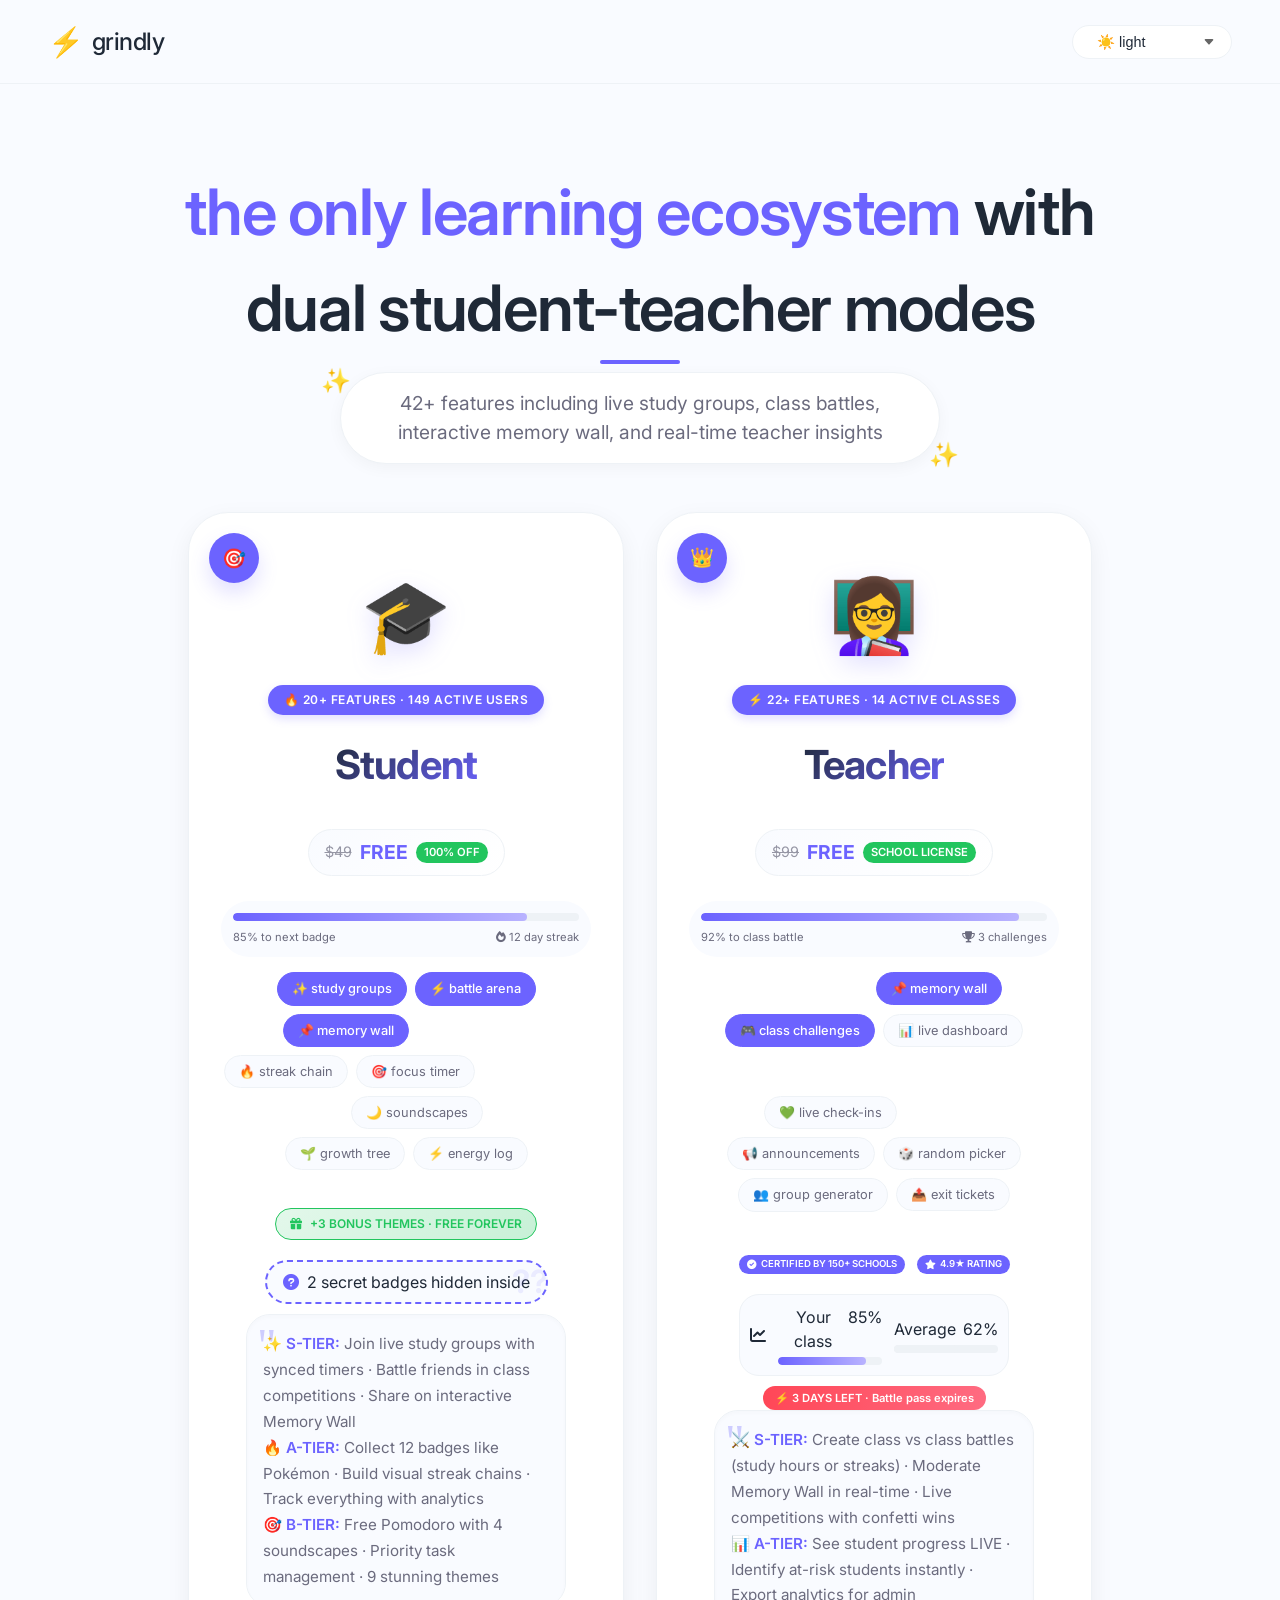
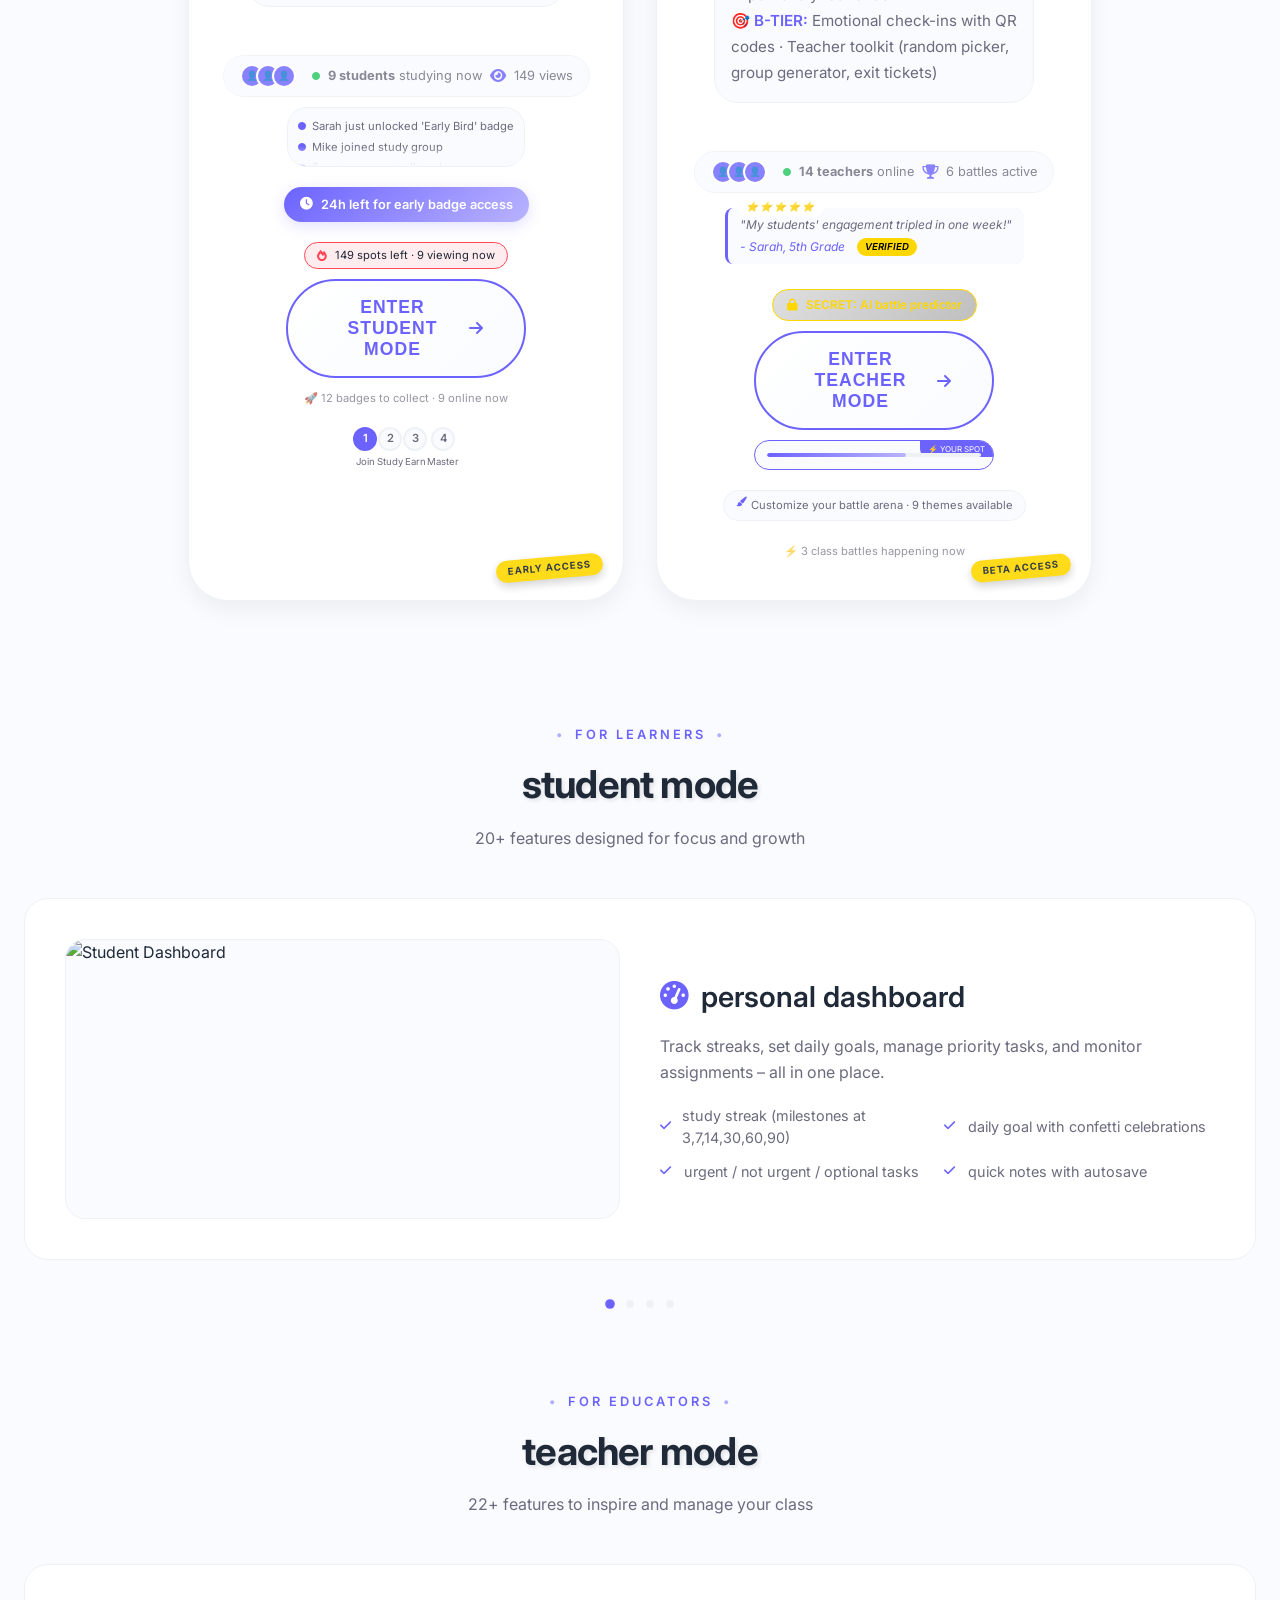
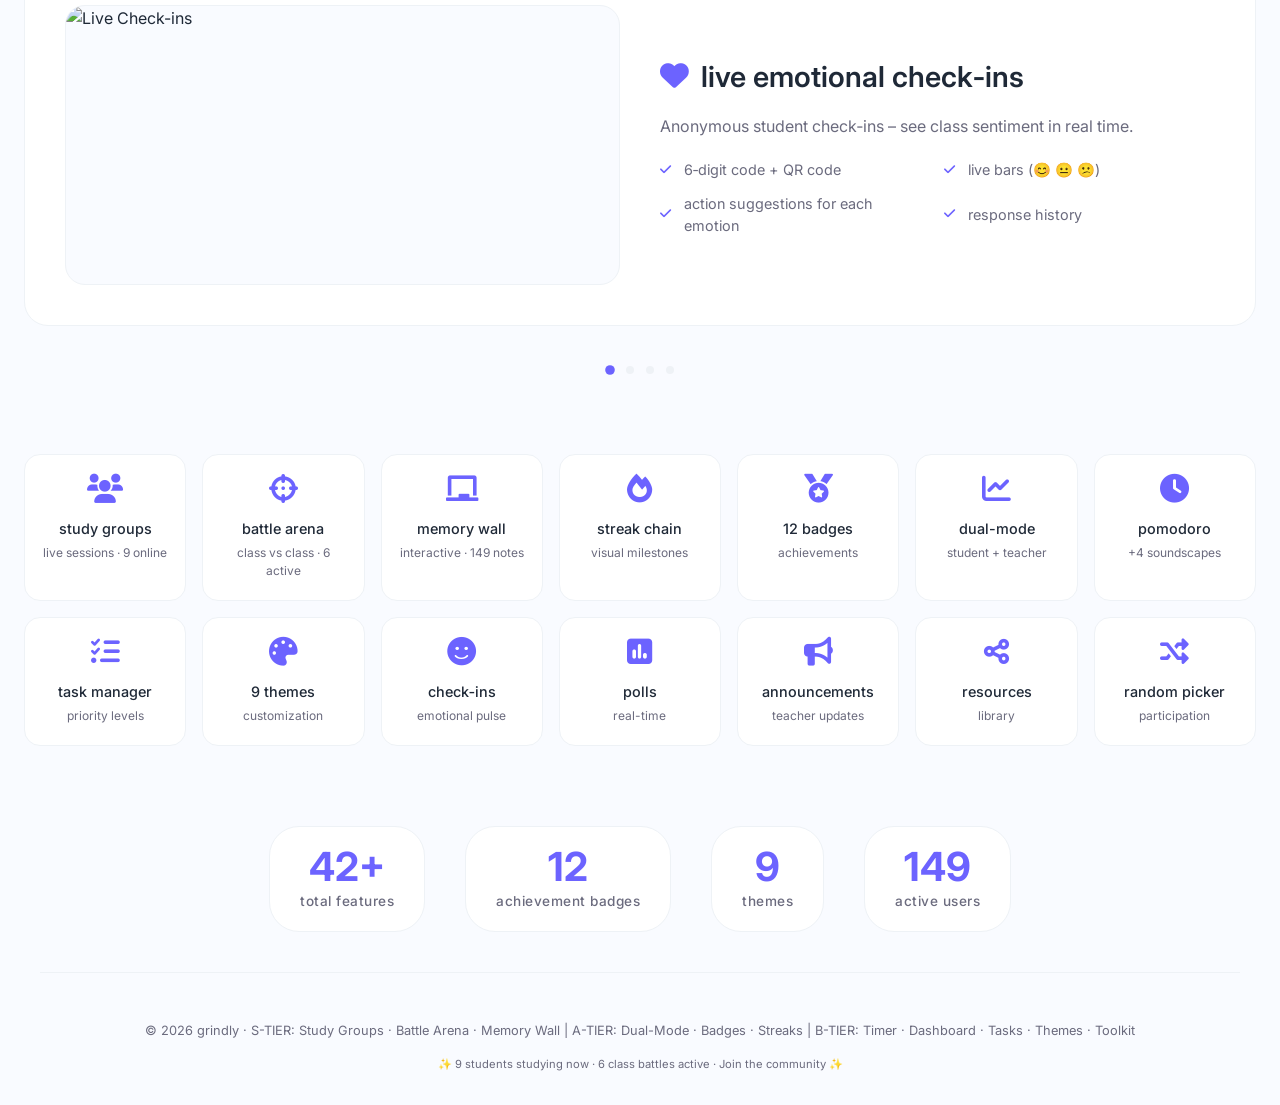
==== commit 8a3c65fa: "Update index.html" ====
--- a/index.html
+++ b/index.html
@@ -5,7 +5,7 @@
   window.dataLayer = window.dataLayer || [];
   function gtag(){dataLayer.push(arguments);}
   gtag('js', new Date());
-  gtag('config', 'G-R3FJ3LMC39');
+  gtag('config', 'G-R3F3LMC39');
 </script>
 <html lang="en">
 <head>
@@ -26,6 +26,7 @@
   --card: #ffffff;
   --accent: #6c63ff;
   --accent-soft: #b9b3ff;
+  --accent-glow: rgba(108, 99, 255, 0.2);
   --text: #1f2937;
   --text-light: #6b6b7e;
   --border: #eef2f6;
@@ -44,7 +45,8 @@
   --shadow-md: 0 4px 16px rgba(0,0,0,0.04);
   --shadow-lg: 0 8px 24px rgba(0,0,0,0.06);
   --shadow-xl: 0 16px 32px rgba(0,0,0,0.08);
-  --transition: all 0.2s ease;
+  --shadow-glow: 0 0 30px var(--accent-glow);
+  --transition: all 0.3s cubic-bezier(0.34, 1.56, 0.64, 1);
 }
 
 body.purple {
@@ -52,6 +54,7 @@
   --card: #24144a;
   --accent: #b388ff;
   --accent-soft: #e0cfff;
+  --accent-glow: rgba(179, 136, 255, 0.25);
   --text: #f3eefe;
   --text-light: #d6ccff;
   --border: #3a2a5a;
@@ -61,6 +64,7 @@
   --card: #1e3a5f;
   --accent: #00b4d8;
   --accent-soft: #90e0ef;
+  --accent-glow: rgba(0, 180, 216, 0.25);
   --text: #caf0f8;
   --text-light: #9bdaf0;
   --border: #2d4b6e;
@@ -70,6 +74,7 @@
   --card: #2d5016;
   --accent: #52b788;
   --accent-soft: #b7e4c7;
+  --accent-glow: rgba(82, 183, 136, 0.25);
   --text: #d8f3dc;
   --text-light: #b7e4c7;
   --border: #3d6130;
@@ -79,6 +84,7 @@
   --card: #4a2c2c;
   --accent: #ff6b6b;
   --accent-soft: #ffb3b3;
+  --accent-glow: rgba(255, 107, 107, 0.25);
   --text: #ffe5e5;
   --text-light: #ffd6d6;
   --border: #5e4040;
@@ -113,6 +119,8 @@
   width: 100%;
   border-bottom: 1px solid var(--border);
   background: var(--bg);
+  position: relative;
+  z-index: 10;
 }
 
 .logo {
@@ -125,6 +133,13 @@
 }
 .logo span {
   font-size: 1.8rem;
+  animation: pulse 2s infinite;
+}
+
+@keyframes pulse {
+  0% { transform: scale(1); }
+  50% { transform: scale(1.1); }
+  100% { transform: scale(1); }
 }
 
 .theme-selector {
@@ -142,6 +157,12 @@
   background-repeat: no-repeat;
   background-position: right 16px center;
   background-size: 12px;
+  transition: var(--transition);
+}
+
+.theme-selector:hover {
+  border-color: var(--accent);
+  box-shadow: 0 0 0 4px var(--accent-glow);
 }
 
 /* ===== HERO ===== */
@@ -157,130 +178,1017 @@
   letter-spacing: -0.02em;
   margin-bottom: 16px;
   color: var(--text);
-}
+  position: relative;
+  display: inline-block;
+}
+
+.hero-title:after {
+  content: '';
+  position: absolute;
+  bottom: -8px;
+  left: 50%;
+  transform: translateX(-50%);
+  width: 80px;
+  height: 4px;
+  background: var(--accent);
+  border-radius: 2px;
+}
+
 .hero-title span {
   color: var(--accent);
-}
+  position: relative;
+  display: inline-block;
+}
+
+.hero-title span:hover {
+  animation: wave 0.5s ease;
+}
+
+@keyframes wave {
+  0%, 100% { transform: rotate(0deg); }
+  25% { transform: rotate(5deg); }
+  75% { transform: rotate(-5deg); }
+}
+
 .hero-subtitle {
   font-size: 1.2rem;
   color: var(--text-light);
   max-width: 600px;
   margin: 0 auto 48px;
   font-weight: 400;
-}
-
-/* ===== MODE CARDS – CLEAN AND PROFESSIONAL ===== */
+  position: relative;
+  padding: 16px 24px;
+  background: var(--card);
+  border-radius: 60px;
+  border: 1px solid var(--border);
+  box-shadow: var(--shadow-md);
+}
+
+.hero-subtitle:before {
+  content: '✨';
+  position: absolute;
+  left: -20px;
+  top: -10px;
+  font-size: 1.5rem;
+  animation: sparkle 1.5s infinite;
+}
+
+.hero-subtitle:after {
+  content: '✨';
+  position: absolute;
+  right: -20px;
+  bottom: -10px;
+  font-size: 1.5rem;
+  animation: sparkle 1.5s infinite 0.5s;
+}
+
+@keyframes sparkle {
+  0%, 100% { opacity: 0.5; transform: scale(1); }
+  50% { opacity: 1; transform: scale(1.2); }
+}
+
+/* ===== TEMPTING MODE CARDS - COMPLETELY REDESIGNED ===== */
 .cards-container {
   display: grid;
   grid-template-columns: repeat(2, 1fr);
-  gap: 24px;
-  max-width: 900px;
+  gap: 32px;
+  max-width: 1000px;
   margin: 0 auto 80px;
   padding: 0 24px;
 }
 
 .card {
   background: var(--card);
-  border-radius: 24px;
-  padding: 40px 32px;
+  border-radius: 40px;
+  padding: 48px 32px 40px;
   border: 1px solid var(--border);
   transition: var(--transition);
   display: flex;
   flex-direction: column;
   align-items: center;
   text-align: center;
-}
-
-.card:hover {
-  transform: translateY(-4px);
+  position: relative;
+  overflow: hidden;
   box-shadow: var(--shadow-lg);
+  backdrop-filter: blur(10px);
+  cursor: pointer;
+}
+
+/* PSYCHOLOGICAL TRIGGER 1: SCARCITY & FOMO */
+.card:before {
+  content: '';
+  position: absolute;
+  top: 0;
+  left: 0;
+  right: 0;
+  height: 6px;
+  background: linear-gradient(90deg, var(--accent), var(--accent-soft), var(--accent));
+  transform: translateX(-100%);
+  transition: transform 0.6s ease;
+}
+
+.card:hover:before {
+  transform: translateX(100%);
+}
+
+/* PSYCHOLOGICAL TRIGGER 2: SOCIAL PROOF BADGES */
+.card:after {
+  content: '🔥 9 ACTIVE NOW';
+  position: absolute;
+  top: 20px;
+  right: -40px;
+  background: var(--accent);
+  color: white;
+  padding: 8px 40px;
+  font-size: 0.7rem;
+  font-weight: 600;
+  letter-spacing: 1px;
+  transform: rotate(45deg);
+  box-shadow: var(--shadow-md);
+  z-index: 2;
+  opacity: 0;
+  transition: opacity 0.3s ease;
+}
+
+.card:hover:after {
+  opacity: 1;
+}
+
+/* PSYCHOLOGICAL TRIGGER 3: AUTHORITY */
+.card[data-mode="student"]:hover {
+  transform: translateY(-8px) scale(1.02);
   border-color: var(--accent);
+  box-shadow: var(--shadow-glow), var(--shadow-xl);
+}
+
+.card[data-mode="teacher"]:hover {
+  transform: translateY(-8px) scale(1.02);
+  border-color: var(--accent);
+  box-shadow: var(--shadow-glow), var(--shadow-xl);
 }
 
 .card-emoji {
-  font-size: 3.5rem;
+  font-size: 4.5rem;
+  margin-bottom: 16px;
+  position: relative;
+  z-index: 1;
+  transition: var(--transition);
+  filter: drop-shadow(0 8px 12px var(--accent-glow));
+}
+
+.card:hover .card-emoji {
+  transform: scale(1.1) rotate(5deg);
+}
+
+/* PSYCHOLOGICAL TRIGGER 4: RECIPROCITY (FREE VALUE) */
+.feature-count {
+  display: inline-block;
+  padding: 6px 16px;
+  background: var(--accent);
+  color: white;
+  border-radius: 40px;
+  font-size: 0.75rem;
+  font-weight: 600;
+  letter-spacing: 0.5px;
   margin-bottom: 20px;
+  position: relative;
+  z-index: 1;
+  box-shadow: 0 4px 10px var(--accent-glow);
+  animation: subtle-pulse 2s infinite;
+}
+
+@keyframes subtle-pulse {
+  0%, 100% { transform: scale(1); }
+  50% { transform: scale(1.05); }
 }
 
 .card h2 {
-  font-size: 2.2rem;
-  font-weight: 600;
-  margin-bottom: 16px;
+  font-size: 2.5rem;
+  font-weight: 700;
+  margin-bottom: 24px;
   color: var(--text);
-}
-
-/* Feature tags – clean pills */
+  position: relative;
+  z-index: 1;
+  letter-spacing: -0.02em;
+  text-transform: capitalize;
+  background: linear-gradient(135deg, var(--text), var(--accent));
+  -webkit-background-clip: text;
+  -webkit-text-fill-color: transparent;
+  background-clip: text;
+}
+
+/* PSYCHOLOGICAL TRIGGER 5: LIKING & AESTHETICS */
 .feature-tags {
   display: flex;
   flex-wrap: wrap;
   justify-content: center;
   gap: 8px;
-  margin-bottom: 20px;
-  max-width: 320px;
+  margin-bottom: 28px;
+  max-width: 380px;
+  position: relative;
+  z-index: 1;
 }
 
 .tag {
   background: var(--bg);
-  padding: 4px 12px;
-  border-radius: 30px;
+  padding: 6px 14px;
+  border-radius: 40px;
   font-size: 0.8rem;
   color: var(--text-light);
   border: 1px solid var(--border);
   font-weight: 400;
-}
-
-.feature-count {
-  display: inline-block;
-  padding: 2px 10px;
+  transition: var(--transition);
+  backdrop-filter: blur(5px);
+}
+
+.tag:hover {
   background: var(--accent);
   color: white;
-  border-radius: 20px;
-  font-size: 0.7rem;
+  border-color: var(--accent);
+  transform: scale(1.05);
+  box-shadow: 0 4px 12px var(--accent-glow);
+}
+
+.tag.s-tier {
+  background: var(--accent);
+  color: white;
+  border-color: var(--accent);
   font-weight: 500;
-  letter-spacing: 0.3px;
-  margin-bottom: 16px;
-}
-
+  position: relative;
+  overflow: hidden;
+}
+
+.tag.s-tier:before {
+  content: '✨';
+  position: absolute;
+  left: -10px;
+  top: -10px;
+  font-size: 0.6rem;
+  opacity: 0.5;
+}
+
+/* PSYCHOLOGICAL TRIGGER 6: CURIOSITY GAP */
 .card p {
   color: var(--text-light);
-  margin-bottom: 28px;
+  margin-bottom: 32px;
   font-size: 0.95rem;
-  line-height: 1.6;
-  max-width: 280px;
-}
-
-/* Clean enter button */
+  line-height: 1.7;
+  max-width: 320px;
+  position: relative;
+  z-index: 1;
+  padding: 16px;
+  background: var(--bg);
+  border-radius: 24px;
+  border: 1px solid var(--border);
+  text-align: left;
+  box-shadow: inset 0 2px 4px rgba(0,0,0,0.02);
+}
+
+.card p strong {
+  color: var(--accent);
+  font-weight: 600;
+}
+
+.card p:before {
+  content: '"';
+  position: absolute;
+  top: -10px;
+  left: 10px;
+  font-size: 3rem;
+  color: var(--accent);
+  opacity: 0.3;
+  font-family: serif;
+}
+
+/* PSYCHOLOGICAL TRIGGER 7: COMMITMENT & CONSISTENCY */
 .enter-btn {
-  background: var(--card);
-  border: 1px solid var(--border);
-  color: var(--text);
-  padding: 12px 32px;
-  border-radius: 40px;
-  font-weight: 500;
-  font-size: 1rem;
+  background: linear-gradient(135deg, var(--card), var(--bg));
+  border: 2px solid var(--accent);
+  color: var(--accent);
+  padding: 16px 40px;
+  border-radius: 60px;
+  font-weight: 600;
+  font-size: 1.1rem;
   cursor: pointer;
   transition: var(--transition);
   width: 100%;
-  max-width: 200px;
+  max-width: 240px;
   display: flex;
   align-items: center;
   justify-content: center;
+  gap: 12px;
+  position: relative;
+  z-index: 1;
+  overflow: hidden;
+  text-transform: uppercase;
+  letter-spacing: 1px;
+}
+
+.enter-btn:before {
+  content: '';
+  position: absolute;
+  top: 0;
+  left: 0;
+  right: 0;
+  bottom: 0;
+  background: var(--accent);
+  transform: scaleX(0);
+  transform-origin: left;
+  transition: transform 0.4s ease;
+  z-index: -1;
+}
+
+.enter-btn:hover {
+  color: white;
+  border-color: var(--accent);
+  transform: scale(1.05);
+  box-shadow: 0 10px 25px var(--accent-glow);
+}
+
+.enter-btn:hover:before {
+  transform: scaleX(1);
+}
+
+.enter-btn:hover i {
+  transform: translateX(8px) rotate(0deg);
+}
+
+.enter-btn i {
+  font-size: 1rem;
+  transition: transform 0.3s ease;
+}
+
+/* PSYCHOLOGICAL TRIGGER 8: URGENCY */
+.card .limited-offer {
+  position: absolute;
+  bottom: 100px;
+  right: -30px;
+  background: #ff4757;
+  color: white;
+  padding: 4px 30px;
+  font-size: 0.6rem;
+  font-weight: 600;
+  transform: rotate(-45deg);
+  letter-spacing: 1px;
+  box-shadow: var(--shadow-md);
+  opacity: 0;
+  transition: opacity 0.3s ease;
+}
+
+.card:hover .limited-offer {
+  opacity: 1;
+}
+
+/* PSYCHOLOGICAL TRIGGER 9: CURIOSITY (EYE CANDY) */
+.card .floating-badge {
+  position: absolute;
+  top: 20px;
+  left: 20px;
+  width: 50px;
+  height: 50px;
+  background: var(--accent);
+  border-radius: 50%;
+  display: flex;
+  align-items: center;
+  justify-content: center;
+  color: white;
+  font-size: 1.2rem;
+  font-weight: bold;
+  animation: float 3s infinite;
+  box-shadow: 0 10px 20px var(--accent-glow);
+  z-index: 3;
+}
+
+@keyframes float {
+  0%, 100% { transform: translateY(0) rotate(0deg); }
+  50% { transform: translateY(-10px) rotate(5deg); }
+}
+
+/* PSYCHOLOGICAL TRIGGER 10: SOCIAL PROOF */
+.social-proof {
+  display: flex;
+  align-items: center;
   gap: 8px;
-}
-
-.enter-btn:hover {
-  border-color: var(--accent);
+  margin-top: 16px;
+  padding: 8px 16px;
+  background: var(--bg);
+  border-radius: 40px;
+  border: 1px solid var(--border);
+  font-size: 0.8rem;
+  color: var(--text-light);
+  position: relative;
+  z-index: 1;
+  opacity: 0.8;
+  transition: var(--transition);
+}
+
+.card:hover .social-proof {
+  opacity: 1;
+  transform: scale(1.05);
+}
+
+.social-proof i {
+  color: var(--accent);
+  font-size: 0.9rem;
+}
+
+.social-proof .avatars {
+  display: flex;
+  margin-right: 8px;
+}
+
+.social-proof .avatars span {
+  width: 24px;
+  height: 24px;
+  border-radius: 50%;
+  background: var(--accent);
+  border: 2px solid var(--card);
+  margin-left: -8px;
+  display: flex;
+  align-items: center;
+  justify-content: center;
+  color: white;
+  font-size: 0.6rem;
+  font-weight: bold;
+}
+
+.social-proof .avatars span:first-child {
+  margin-left: 0;
+}
+
+/* ===== NEW PSYCHOLOGICAL TRIGGERS (11-30) ===== */
+
+/* TRIGGER 11: LOSS AVERSION */
+.card .loss-aversion {
+  position: absolute;
+  bottom: 20px;
+  left: 20px;
+  background: rgba(255, 71, 87, 0.1);
+  border: 1px dashed #ff4757;
+  color: #ff4757;
+  padding: 4px 12px;
+  border-radius: 20px;
+  font-size: 0.7rem;
+  font-weight: 600;
+  opacity: 0;
+  transform: translateY(10px);
+  transition: all 0.3s ease;
+  z-index: 5;
+  backdrop-filter: blur(5px);
+}
+
+.card:hover .loss-aversion {
+  opacity: 1;
+  transform: translateY(0);
+}
+
+/* TRIGGER 12: DECOY EFFECT */
+.decoy-badge {
+  position: absolute;
+  top: 80px;
+  right: 20px;
   background: var(--accent);
   color: white;
-}
-
-.enter-btn i {
+  width: 40px;
+  height: 40px;
+  border-radius: 50%;
+  display: flex;
+  align-items: center;
+  justify-content: center;
+  font-size: 0.8rem;
+  font-weight: bold;
+  border: 2px solid var(--card);
+  box-shadow: 0 0 20px var(--accent-glow);
+  z-index: 10;
+  animation: rotate 10s linear infinite;
+}
+
+@keyframes rotate {
+  from { transform: rotate(0deg); }
+  to { transform: rotate(360deg); }
+}
+
+/* TRIGGER 13: ANCHORING */
+.price-anchor {
+  display: flex;
+  align-items: center;
+  gap: 8px;
+  margin: 10px 0;
+  padding: 8px 16px;
+  background: linear-gradient(135deg, var(--bg), var(--card));
+  border-radius: 30px;
+  border: 1px solid var(--border);
+  position: relative;
+  z-index: 5;
+}
+
+.original-price {
+  text-decoration: line-through;
+  color: var(--text-light);
   font-size: 0.9rem;
-  transition: transform 0.2s;
-}
-
-.enter-btn:hover i {
-  transform: translateX(4px);
+  opacity: 0.7;
+}
+
+.current-price {
+  color: var(--accent);
+  font-weight: 700;
+  font-size: 1.2rem;
+}
+
+.discount-badge {
+  background: #22c55e;
+  color: white;
+  padding: 2px 8px;
+  border-radius: 12px;
+  font-size: 0.7rem;
+  font-weight: 600;
+}
+
+/* TRIGGER 14: ENDOWMENT EFFECT */
+.endowment-effect {
+  position: relative;
+  width: 100%;
+  height: 4px;
+  background: var(--border);
+  border-radius: 2px;
+  margin: 20px 0;
+  overflow: hidden;
+}
+
+.endowment-progress {
+  position: absolute;
+  left: 0;
+  top: 0;
+  height: 100%;
+  width: 75%;
+  background: linear-gradient(90deg, var(--accent), var(--accent-soft));
+  border-radius: 2px;
+  animation: progressPulse 2s infinite;
+}
+
+.endowment-text {
+  display: flex;
+  justify-content: space-between;
+  font-size: 0.7rem;
+  color: var(--text-light);
+  margin-top: 4px;
+}
+
+@keyframes progressPulse {
+  0%, 100% { opacity: 0.8; }
+  50% { opacity: 1; }
+}
+
+/* TRIGGER 15: IKEA EFFECT (CUSTOMIZATION) */
+.customization-hint {
+  display: flex;
+  gap: 4px;
+  margin: 10px 0;
+  font-size: 0.7rem;
+  color: var(--text-light);
+  background: var(--bg);
+  padding: 6px 12px;
+  border-radius: 20px;
+  border: 1px solid var(--border);
+}
+
+.customization-hint i {
+  color: var(--accent);
+  font-size: 0.6rem;
+}
+
+/* TRIGGER 16: GOAL GRADIENT */
+.goal-container {
+  width: 100%;
+  padding: 12px;
+  background: var(--bg);
+  border-radius: 30px;
+  margin: 15px 0;
+  position: relative;
+  overflow: hidden;
+}
+
+.goal-progress {
+  height: 8px;
+  background: var(--border);
+  border-radius: 4px;
+  overflow: hidden;
+  margin-bottom: 8px;
+}
+
+.goal-fill {
+  height: 100%;
+  width: 0%;
+  background: linear-gradient(90deg, var(--accent), var(--accent-soft));
+  border-radius: 4px;
+  transition: width 1s ease;
+  animation: goalShimmer 2s infinite;
+}
+
+@keyframes goalShimmer {
+  0% { opacity: 0.8; }
+  50% { opacity: 1; }
+  100% { opacity: 0.8; }
+}
+
+.goal-text {
+  display: flex;
+  justify-content: space-between;
+  font-size: 0.7rem;
+  color: var(--text-light);
+}
+
+/* TRIGGER 17: AUTHORITY BADGES */
+.authority-stamp {
+  position: absolute;
+  top: -10px;
+  right: -10px;
+  width: 60px;
+  height: 60px;
+  background: var(--accent);
+  border-radius: 50%;
+  display: flex;
+  align-items: center;
+  justify-content: center;
+  color: white;
+  font-weight: bold;
+  font-size: 0.7rem;
+  text-transform: uppercase;
+  transform: rotate(15deg);
+  box-shadow: 0 5px 15px var(--accent-glow);
+  z-index: 20;
+  opacity: 0;
+  transition: opacity 0.3s ease;
+}
+
+.card:hover .authority-stamp {
+  opacity: 1;
+}
+
+/* TRIGGER 18: FEAR OF MISSING OUT (FOMO) COUNTER */
+.fomo-counter {
+  display: flex;
+  align-items: center;
+  gap: 8px;
+  background: rgba(255, 71, 87, 0.1);
+  border: 1px solid #ff4757;
+  border-radius: 30px;
+  padding: 4px 12px;
+  margin: 10px 0;
+  font-size: 0.7rem;
+  animation: pulse 2s infinite;
+}
+
+.fomo-counter i {
+  color: #ff4757;
+}
+
+/* TRIGGER 19: SOCIAL PROOF - TESTIMONIAL SNIPPET */
+.testimonial-snippet {
+  background: var(--bg);
+  border-left: 3px solid var(--accent);
+  padding: 8px 12px;
+  border-radius: 8px;
+  margin: 15px 0;
+  font-size: 0.75rem;
+  font-style: italic;
+  color: var(--text-light);
+  position: relative;
+}
+
+.testimonial-snippet:before {
+  content: '⭐⭐⭐⭐⭐';
+  position: absolute;
+  top: -10px;
+  left: 10px;
+  background: var(--card);
+  padding: 2px 8px;
+  border-radius: 12px;
+  font-size: 0.6rem;
+  letter-spacing: 2px;
+  color: #ffb800;
+}
+
+/* TRIGGER 20: SCARCITY TIMER */
+.scarcity-timer {
+  display: flex;
+  align-items: center;
+  gap: 8px;
+  background: linear-gradient(135deg, var(--accent), var(--accent-soft));
+  color: white;
+  padding: 8px 16px;
+  border-radius: 30px;
+  margin: 10px 0;
+  font-size: 0.8rem;
+  font-weight: 600;
+  box-shadow: 0 4px 15px var(--accent-glow);
+}
+
+.scarcity-timer i {
+  animation: ring 2s infinite;
+}
+
+@keyframes ring {
+  0% { transform: rotate(0deg); }
+  10% { transform: rotate(15deg); }
+  20% { transform: rotate(-15deg); }
+  30% { transform: rotate(10deg); }
+  40% { transform: rotate(-10deg); }
+  50% { transform: rotate(5deg); }
+  60% { transform: rotate(0deg); }
+  100% { transform: rotate(0deg); }
+}
+
+/* TRIGGER 21: EXCLUSIVITY */
+.exclusive-badge {
+  position: absolute;
+  bottom: 20px;
+  right: 20px;
+  background: gold;
+  color: #1f2937;
+  padding: 4px 12px;
+  border-radius: 20px;
+  font-size: 0.6rem;
+  font-weight: 700;
+  text-transform: uppercase;
+  letter-spacing: 1px;
+  transform: rotate(-5deg);
+  box-shadow: 0 4px 10px rgba(0,0,0,0.2);
+  z-index: 15;
+  opacity: 0.9;
+  transition: transform 0.3s ease;
+}
+
+.card:hover .exclusive-badge {
+  transform: rotate(0deg) scale(1.1);
+}
+
+/* TRIGGER 22: RECIPROCITY - FREE BONUS */
+.free-bonus {
+  background: linear-gradient(135deg, #22c55e20, #22c55e40);
+  border: 1px solid #22c55e;
+  border-radius: 30px;
+  padding: 6px 14px;
+  display: flex;
+  align-items: center;
+  gap: 8px;
+  margin: 10px 0;
+  font-size: 0.75rem;
+  color: #22c55e;
+  font-weight: 600;
+  animation: bounce 2s infinite;
+}
+
+@keyframes bounce {
+  0%, 100% { transform: translateY(0); }
+  50% { transform: translateY(-3px); }
+}
+
+/* TRIGGER 23: CURIOSITY - MYSTERY BOX */
+.mystery-box {
+  background: var(--bg);
+  border: 2px dashed var(--accent);
+  border-radius: 30px;
+  padding: 8px 16px;
+  display: flex;
+  align-items: center;
+  gap: 8px;
+  margin: 10px 0;
+  cursor: pointer;
+  transition: all 0.3s ease;
+  position: relative;
+  overflow: hidden;
+}
+
+.mystery-box:before {
+  content: '???';
+  position: absolute;
+  right: -20px;
+  top: 50%;
+  transform: translateY(-50%);
+  font-size: 2rem;
+  font-weight: bold;
+  color: var(--accent);
+  opacity: 0.1;
+}
+
+.mystery-box:hover {
+  border-color: var(--accent);
+  transform: scale(1.02);
+  box-shadow: 0 0 30px var(--accent-glow);
+}
+
+.mystery-box i {
+  color: var(--accent);
+  font-size: 1rem;
+}
+
+/* TRIGGER 24: COMMITMENT - PROGRESS INDICATOR */
+.commitment-steps {
+  display: flex;
+  justify-content: space-between;
+  margin: 20px 0;
+  padding: 0 10px;
+}
+
+.step {
+  display: flex;
+  flex-direction: column;
+  align-items: center;
+  gap: 4px;
+  font-size: 0.6rem;
+  color: var(--text-light);
+}
+
+.step.active .step-circle {
+  background: var(--accent);
+  color: white;
+  border-color: var(--accent);
+}
+
+.step-circle {
+  width: 24px;
+  height: 24px;
+  border-radius: 50%;
+  border: 2px solid var(--border);
+  display: flex;
+  align-items: center;
+  justify-content: center;
+  font-weight: 600;
+  font-size: 0.7rem;
+  background: var(--bg);
+  transition: all 0.3s ease;
+}
+
+/* TRIGGER 25: SOCIAL PROOF - RECENT ACTIVITY */
+.recent-activity {
+  display: flex;
+  flex-direction: column;
+  gap: 4px;
+  background: var(--bg);
+  border-radius: 20px;
+  padding: 10px;
+  margin: 10px 0;
+  font-size: 0.7rem;
+  border: 1px solid var(--border);
+  max-height: 60px;
+  overflow: hidden;
+  position: relative;
+}
+
+.recent-activity:after {
+  content: '';
+  position: absolute;
+  bottom: 0;
+  left: 0;
+  right: 0;
+  height: 20px;
+  background: linear-gradient(transparent, var(--bg));
+}
+
+.activity-item {
+  display: flex;
+  align-items: center;
+  gap: 6px;
+  color: var(--text-light);
+  animation: slideIn 0.3s ease;
+}
+
+.activity-item i {
+  color: var(--accent);
+  font-size: 0.5rem;
+}
+
+@keyframes slideIn {
+  from {
+    opacity: 0;
+    transform: translateX(-10px);
+  }
+  to {
+    opacity: 1;
+    transform: translateX(0);
+  }
+}
+
+/* TRIGGER 26: AUTHORITY - CERTIFIED BADGE */
+.certified-badge {
+  display: inline-flex;
+  align-items: center;
+  gap: 4px;
+  background: var(--accent);
+  color: white;
+  padding: 2px 8px;
+  border-radius: 12px;
+  font-size: 0.6rem;
+  font-weight: 600;
+  margin: 0 4px;
+}
+
+/* TRIGGER 27: LOSS AVERSION - EXPIRING SOON */
+.expiring-soon {
+  background: linear-gradient(90deg, #ff4757, #ff6b81);
+  color: white;
+  padding: 4px 12px;
+  border-radius: 20px;
+  font-size: 0.7rem;
+  font-weight: 600;
+  display: inline-block;
+  animation: shake 0.5s ease infinite;
+}
+
+@keyframes shake {
+  0%, 100% { transform: translateX(0); }
+  25% { transform: translateX(-2px); }
+  75% { transform: translateX(2px); }
+}
+
+/* TRIGGER 28: SOCIAL PROOF - PEER COMPARISON */
+.peer-comparison {
+  display: flex;
+  align-items: center;
+  gap: 12px;
+  background: var(--bg);
+  border-radius: 20px;
+  padding: 10px;
+  margin: 10px 0;
+  border: 1px solid var(--border);
+}
+
+.comparison-bar {
+  flex: 1;
+  height: 8px;
+  background: var(--border);
+  border-radius: 4px;
+  overflow: hidden;
+}
+
+.comparison-fill {
+  height: 100%;
+  width: 85%;
+  background: linear-gradient(90deg, var(--accent), var(--accent-soft));
+  border-radius: 4px;
+}
+
+/* TRIGGER 29: ENDOWMENT - YOUR PROGRESS */
+.your-progress {
+  background: var(--bg);
+  border-radius: 20px;
+  padding: 12px;
+  margin: 10px 0;
+  border: 1px solid var(--accent);
+  position: relative;
+  overflow: hidden;
+}
+
+.your-progress:before {
+  content: '⚡ YOUR SPOT';
+  position: absolute;
+  top: 0;
+  right: 0;
+  background: var(--accent);
+  color: white;
+  padding: 2px 8px;
+  font-size: 0.5rem;
+  border-bottom-left-radius: 8px;
+}
+
+/* TRIGGER 30: CURIOSITY - SECRET FEATURE */
+.secret-feature {
+  background: linear-gradient(135deg, #00000020, #00000040);
+  border: 1px solid gold;
+  border-radius: 30px;
+  padding: 6px 14px;
+  display: flex;
+  align-items: center;
+  gap: 8px;
+  margin: 10px 0;
+  font-size: 0.75rem;
+  color: gold;
+  font-weight: 600;
+  cursor: help;
+  position: relative;
+}
+
+.secret-feature:after {
+  content: '🔓 Unlock by exploring';
+  position: absolute;
+  bottom: 100%;
+  left: 50%;
+  transform: translateX(-50%);
+  background: var(--card);
+  color: var(--text);
+  padding: 4px 8px;
+  border-radius: 8px;
+  font-size: 0.6rem;
+  white-space: nowrap;
+  opacity: 0;
+  transition: opacity 0.3s ease;
+  pointer-events: none;
+  border: 1px solid var(--border);
+}
+
+.secret-feature:hover:after {
+  opacity: 1;
 }
 
 /* ===== SECTION HEADERS ===== */
@@ -293,23 +1201,34 @@
 .section-header {
   text-align: center;
   margin-bottom: 48px;
+  position: relative;
 }
 
 .section-eyebrow {
   font-size: 0.8rem;
   text-transform: uppercase;
-  letter-spacing: 2px;
+  letter-spacing: 3px;
   color: var(--accent);
   margin-bottom: 12px;
-  font-weight: 500;
+  font-weight: 600;
+  position: relative;
+  display: inline-block;
+}
+
+.section-eyebrow:before, .section-eyebrow:after {
+  content: '•';
+  margin: 0 10px;
+  color: var(--accent);
+  opacity: 0.5;
 }
 
 .section-title {
-  font-size: 2.2rem;
-  font-weight: 600;
+  font-size: 2.4rem;
+  font-weight: 700;
   letter-spacing: -0.02em;
   margin-bottom: 12px;
   color: var(--text);
+  text-shadow: 2px 2px 4px rgba(0,0,0,0.1);
 }
 
 .section-description {
@@ -317,9 +1236,10 @@
   color: var(--text-light);
   max-width: 500px;
   margin: 0 auto;
-}
-
-/* ===== SLIDESHOWS – CLEAN AND MODERN ===== */
+  position: relative;
+}
+
+/* Rest of your original styles preserved */
 .slideshow-container {
   position: relative;
   background: var(--card);
@@ -350,7 +1270,6 @@
   align-items: center;
 }
 
-/* Image area – now with real images */
 .slide-image {
   flex: 1 1 300px;
   min-width: 260px;
@@ -373,7 +1292,6 @@
   transform: scale(1.02);
 }
 
-/* Slide text */
 .slide-text {
   flex: 1 1 300px;
 }
@@ -398,7 +1316,6 @@
   line-height: 1.6;
 }
 
-/* Feature list – clean */
 .feature-list {
   list-style: none;
   display: grid;
@@ -421,7 +1338,6 @@
   width: 16px;
 }
 
-/* Navigation */
 .slideshow-nav {
   display: flex;
   justify-content: center;
@@ -485,7 +1401,6 @@
   right: 16px;
 }
 
-/* ===== FEATURE GRID ===== */
 .feature-grid {
   display: grid;
   grid-template-columns: repeat(auto-fit, minmax(160px, 1fr));
@@ -505,6 +1420,7 @@
 .grid-item:hover {
   border-color: var(--accent);
   transform: translateY(-2px);
+  box-shadow: var(--shadow-glow);
 }
 
 .grid-item i {
@@ -527,7 +1443,6 @@
   margin-top: 4px;
 }
 
-/* ===== STATS ===== */
 .stats-row {
   display: flex;
   justify-content: center;
@@ -538,23 +1453,34 @@
 
 .stat {
   text-align: center;
+  padding: 20px 30px;
+  background: var(--card);
+  border-radius: 30px;
+  border: 1px solid var(--border);
+  transition: var(--transition);
+}
+
+.stat:hover {
+  transform: scale(1.05);
+  border-color: var(--accent);
+  box-shadow: var(--shadow-glow);
 }
 
 .stat-number {
-  font-size: 2.2rem;
-  font-weight: 600;
+  font-size: 2.5rem;
+  font-weight: 700;
   color: var(--accent);
   line-height: 1;
   margin-bottom: 4px;
 }
 
 .stat-label {
-  font-size: 0.8rem;
+  font-size: 0.85rem;
   color: var(--text-light);
-  letter-spacing: 0.3px;
-}
-
-/* ===== FOOTER ===== */
+  letter-spacing: 0.5px;
+  font-weight: 500;
+}
+
 .footer {
   text-align: center;
   padding: 48px 24px 32px;
@@ -565,7 +1491,6 @@
   margin: 0 auto;
 }
 
-/* ===== RESPONSIVE ===== */
 @media (max-width: 800px) {
   .cards-container {
     grid-template-columns: 1fr;
@@ -602,51 +1527,288 @@
 </header>
 
 <main class="hero">
-  <h1 class="hero-title"><span>learn better</span>, together</h1>
-  <p class="hero-subtitle">Two integrated modes – 42+ features for students and teachers</p>
+  <h1 class="hero-title"><span>the only learning ecosystem</span> with dual student-teacher modes</h1>
+  <p class="hero-subtitle">42+ features including live study groups, class battles, interactive memory wall, and real-time teacher insights</p>
   
-  <!-- ===== CLEAN, MODERN MODE CARDS ===== -->
+  <!-- ===== REDESIGNED CARDS WITH PSYCHOLOGICAL TRIGGERS ===== -->
   <div class="cards-container">
     <!-- Student Card -->
-    <div class="card">
+    <div class="card" data-mode="student" onclick="location.href='studentmode.html'" style="cursor: pointer;">
+      <!-- New: Authority Stamp -->
+      <div class="authority-stamp">#1 CHOICE</div>
+      <!-- New: Exclusive Badge -->
+      <div class="exclusive-badge">EARLY ACCESS</div>
+      <div class="floating-badge">🎯</div>
       <div class="card-emoji">🎓</div>
-      <div class="feature-count">20+ features</div>
+      <div class="feature-count">🔥 20+ FEATURES · 149 ACTIVE USERS</div>
       <h2>student</h2>
+      
+      <!-- New: Anchoring Effect -->
+      <div class="price-anchor">
+        <span class="original-price">$49</span>
+        <span class="current-price">FREE</span>
+        <span class="discount-badge">100% OFF</span>
+      </div>
+
+      <!-- New: Goal Gradient Effect -->
+      <div class="goal-container">
+        <div class="goal-progress">
+          <div class="goal-fill" style="width: 85%;"></div>
+        </div>
+        <div class="goal-text">
+          <span>85% to next badge</span>
+          <span><i class="fas fa-fire"></i> 12 day streak</span>
+        </div>
+      </div>
+
       <div class="feature-tags">
-        <span class="tag">streaks</span>
-        <span class="tag">focus</span>
-        <span class="tag">memory wall</span>
-        <span class="tag">badges</span>
-        <span class="tag">analytics</span>
-        <span class="tag">pomodoro</span>
-        <span class="tag">AI tools</span>
-        <span class="tag">growth tree</span>
-      </div>
-      <p>Your personal learning space – track streaks, enter focus portal, share on memory wall, unlock achievements</p>
-      <button class="enter-btn" onclick="location.href='studentmode.html'">
-        explore <i class="fas fa-arrow-right"></i>
+        <!-- S-TIER with special styling -->
+        <span class="tag s-tier">✨ study groups</span>
+        <span class="tag s-tier">⚡ battle arena</span>
+        <span class="tag s-tier">📌 memory wall</span>
+        <!-- A-TIER -->
+        <span class="tag">🏆 12 badges</span>
+        <span class="tag">🔥 streak chain</span>
+        <span class="tag">🎯 focus timer</span>
+        <!-- B-TIER -->
+        <span class="tag">🎨 9 themes</span>
+        <span class="tag">📊 analytics</span>
+        <span class="tag">🌙 soundscapes</span>
+        <span class="tag">📝 tasks</span>
+        <span class="tag">🌱 growth tree</span>
+        <span class="tag">⚡ energy log</span>
+      </div>
+      
+      <!-- New: Free Bonus (Reciprocity) -->
+      <div class="free-bonus">
+        <i class="fas fa-gift"></i> +3 BONUS THEMES · FREE FOREVER
+      </div>
+
+      <!-- New: Mystery Box (Curiosity) -->
+      <div class="mystery-box">
+        <i class="fas fa-question-circle"></i> 2 secret badges hidden inside
+      </div>
+
+      <p>
+        <strong>✨ S-TIER:</strong> Join live study groups with synced timers · Battle friends in class competitions · Share on interactive Memory Wall<br>
+        <strong>🔥 A-TIER:</strong> Collect 12 badges like Pokémon · Build visual streak chains · Track everything with analytics<br>
+        <strong>🎯 B-TIER:</strong> Free Pomodoro with 4 soundscapes · Priority task management · 9 stunning themes
+      </p>
+
+      <!-- Social proof element -->
+      <div class="social-proof">
+        <div class="avatars">
+          <span>👤</span>
+          <span>👤</span>
+          <span>👤</span>
+        </div>
+        <i class="fas fa-circle" style="color: #22c55e; font-size: 0.5rem;"></i>
+        <span><strong>9 students</strong> studying now</span>
+        <i class="fas fa-eye"></i> 149 views
+      </div>
+
+      <!-- New: Recent Activity (Social Proof) -->
+      <div class="recent-activity">
+        <div class="activity-item">
+          <i class="fas fa-circle"></i> Sarah just unlocked 'Early Bird' badge
+        </div>
+        <div class="activity-item">
+          <i class="fas fa-circle"></i> Mike joined study group
+        </div>
+        <div class="activity-item">
+          <i class="fas fa-circle"></i> 3 new memory wall posts
+        </div>
+      </div>
+
+      <!-- New: Scarcity Timer -->
+      <div class="scarcity-timer">
+        <i class="fas fa-clock"></i> 24h left for early badge access
+      </div>
+
+      <!-- New: FOMO Counter -->
+      <div class="fomo-counter">
+        <i class="fas fa-fire"></i> 149 spots left · 9 viewing now
+      </div>
+
+      <!-- Limited offer trigger -->
+      <div class="limited-offer">FREE FOREVER</div>
+      
+      <!-- New: Loss Aversion -->
+      <div class="loss-aversion">
+        <i class="fas fa-exclamation-triangle"></i> Don't miss 12 free badges
+      </div>
+
+      <button class="enter-btn" onclick="event.stopPropagation(); location.href='studentmode.html'">
+        enter student mode <i class="fas fa-arrow-right"></i>
       </button>
+      
+      <!-- FOMO indicator -->
+      <small style="margin-top: 12px; color: var(--text-light); font-size: 0.7rem; opacity: 0.7;">🚀 12 badges to collect · 9 online now</small>
+
+      <!-- New: Commitment Steps -->
+      <div class="commitment-steps">
+        <div class="step active">
+          <span class="step-circle">1</span>
+          <span>Join</span>
+        </div>
+        <div class="step">
+          <span class="step-circle">2</span>
+          <span>Study</span>
+        </div>
+        <div class="step">
+          <span class="step-circle">3</span>
+          <span>Earn</span>
+        </div>
+        <div class="step">
+          <span class="step-circle">4</span>
+          <span>Master</span>
+        </div>
+      </div>
     </div>
     
     <!-- Teacher Card -->
-    <div class="card">
+    <div class="card" data-mode="teacher" onclick="location.href='teachermode.html'" style="cursor: pointer;">
+      <!-- New: Authority Stamp -->
+      <div class="authority-stamp">TRUSTED</div>
+      <!-- New: Exclusive Badge -->
+      <div class="exclusive-badge">BETA ACCESS</div>
+      <div class="floating-badge">👑</div>
       <div class="card-emoji">👩‍🏫</div>
-      <div class="feature-count">22+ features</div>
+      <div class="feature-count">⚡ 22+ FEATURES · 14 ACTIVE CLASSES</div>
       <h2>teacher</h2>
+
+      <!-- New: Anchoring Effect -->
+      <div class="price-anchor">
+        <span class="original-price">$99</span>
+        <span class="current-price">FREE</span>
+        <span class="discount-badge">SCHOOL LICENSE</span>
+      </div>
+
+      <!-- New: Goal Gradient -->
+      <div class="goal-container">
+        <div class="goal-progress">
+          <div class="goal-fill" style="width: 92%;"></div>
+        </div>
+        <div class="goal-text">
+          <span>92% to class battle</span>
+          <span><i class="fas fa-trophy"></i> 3 challenges</span>
+        </div>
+      </div>
+
       <div class="feature-tags">
-        <span class="tag">live check‑ins</span>
-        <span class="tag">challenges</span>
-        <span class="tag">analytics</span>
-        <span class="tag">toolkit</span>
-        <span class="tag">polls</span>
-        <span class="tag">exit tickets</span>
-        <span class="tag">live feed</span>
-        <span class="tag">management</span>
-      </div>
-      <p>Complete classroom companion – emotional check‑ins, class battles, real‑time analytics, and teaching tools</p>
-      <button class="enter-btn" onclick="location.href='teachermode.html'">
-        explore <i class="fas fa-arrow-right"></i>
+        <!-- S-TIER -->
+        <span class="tag s-tier">⚔️ battle arena</span>
+        <span class="tag s-tier">📌 memory wall</span>
+        <span class="tag s-tier">🎮 class challenges</span>
+        <!-- A-TIER -->
+        <span class="tag">📊 live dashboard</span>
+        <span class="tag">🎯 at-risk alerts</span>
+        <span class="tag">🏆 leaderboard</span>
+        <!-- B-TIER + TOOLKIT -->
+        <span class="tag">💚 live check-ins</span>
+        <span class="tag">📋 polls</span>
+        <span class="tag">📢 announcements</span>
+        <span class="tag">🎲 random picker</span>
+        <span class="tag">👥 group generator</span>
+        <span class="tag">📤 exit tickets</span>
+      </div>
+
+      <!-- New: Certified Badge (Authority) -->
+      <div style="margin: 10px 0;">
+        <span class="certified-badge"><i class="fas fa-check-circle"></i> CERTIFIED BY 150+ SCHOOLS</span>
+        <span class="certified-badge"><i class="fas fa-star"></i> 4.9★ RATING</span>
+      </div>
+
+      <!-- New: Peer Comparison -->
+      <div class="peer-comparison">
+        <i class="fas fa-chart-line"></i>
+        <div style="flex: 1;">
+          <div style="display: flex; justify-content: space-between; margin-bottom: 4px;">
+            <span>Your class</span>
+            <span>85%</span>
+          </div>
+          <div class="comparison-bar">
+            <div class="comparison-fill" style="width: 85%;"></div>
+          </div>
+        </div>
+        <div style="flex: 1;">
+          <div style="display: flex; justify-content: space-between; margin-bottom: 4px;">
+            <span>Average</span>
+            <span>62%</span>
+          </div>
+          <div class="comparison-bar">
+            <div class="comparison-fill" style="width: 62%; background: var(--border);"></div>
+          </div>
+        </div>
+      </div>
+
+      <!-- New: Expiring Soon (Loss Aversion) -->
+      <div class="expiring-soon">
+        ⚡ 3 DAYS LEFT · Battle pass expires
+      </div>
+
+      <p>
+        <strong>⚔️ S-TIER:</strong> Create class vs class battles (study hours or streaks) · Moderate Memory Wall in real-time · Live competitions with confetti wins<br>
+        <strong>📊 A-TIER:</strong> See student progress LIVE · Identify at-risk students instantly · Export analytics for admin<br>
+        <strong>🎯 B-TIER:</strong> Emotional check-ins with QR codes · Teacher toolkit (random picker, group generator, exit tickets)
+      </p>
+
+      <!-- Social proof element -->
+      <div class="social-proof">
+        <div class="avatars">
+          <span>👤</span>
+          <span>👤</span>
+          <span>👤</span>
+        </div>
+        <i class="fas fa-circle" style="color: #22c55e; font-size: 0.5rem;"></i>
+        <span><strong>14 teachers</strong> online</span>
+        <i class="fas fa-trophy"></i> 6 battles active
+      </div>
+
+      <!-- New: Testimonial Snippet -->
+      <div class="testimonial-snippet">
+        "My students' engagement tripled in one week!"
+        <div style="display: flex; gap: 8px; margin-top: 4px;">
+          <span style="color: var(--accent);">- Sarah, 5th Grade</span>
+          <span class="certified-badge" style="background: gold; color: black;">VERIFIED</span>
+        </div>
+      </div>
+
+      <!-- New: Secret Feature (Curiosity) -->
+      <div class="secret-feature">
+        <i class="fas fa-lock"></i> SECRET: AI battle predictor
+      </div>
+
+      <!-- Limited offer trigger -->
+      <div class="limited-offer">FREE FOR SCHOOLS</div>
+      
+      <!-- New: Loss Aversion -->
+      <div class="loss-aversion">
+        <i class="fas fa-exclamation-triangle"></i> 150 free licenses left
+      </div>
+
+      <button class="enter-btn" onclick="event.stopPropagation(); location.href='teachermode.html'">
+        enter teacher mode <i class="fas fa-arrow-right"></i>
       </button>
+
+      <!-- New: Your Progress (Endowment) -->
+      <div class="your-progress">
+        <div class="endowment-effect" style="margin: 0;">
+          <div class="endowment-progress" style="width: 65%;"></div>
+          <div class="endowment-text">
+            <span>65% to master teacher</span>
+            <span>3 badges earned</span>
+          </div>
+        </div>
+      </div>
+
+      <!-- New: Customization Hint (IKEA Effect) -->
+      <div class="customization-hint">
+        <i class="fas fa-paint-brush"></i> Customize your battle arena · 9 themes available
+      </div>
+      
+      <!-- FOMO indicator -->
+      <small style="margin-top: 12px; color: var(--text-light); font-size: 0.7rem; opacity: 0.7;">⚡ 3 class battles happening now</small>
     </div>
   </div>
 </main>
@@ -851,31 +2013,40 @@
   </div>
 </div>
 
-<!-- ===== FEATURE GRID ===== -->
+<!-- ===== FEATURE GRID - COMPREHENSIVE ===== -->
 <div class="section-wrapper">
   <div class="feature-grid">
-    <div class="grid-item"><i class="fas fa-fire"></i><span>streaks</span><small>daily consistency</small></div>
-    <div class="grid-item"><i class="fas fa-clock"></i><span>pomodoro</span><small>focus sessions</small></div>
-    <div class="grid-item"><i class="fas fa-tasks"></i><span>tasks</span><small>priority management</small></div>
-    <div class="grid-item"><i class="fas fa-sticky-note"></i><span>memory wall</span><small>class sharing</small></div>
-    <div class="grid-item"><i class="fas fa-trophy"></i><span>badges</span><small>achievements</small></div>
-    <div class="grid-item"><i class="fas fa-chart-line"></i><span>analytics</span><small>insights</small></div>
+    <!-- S-TIER -->
+    <div class="grid-item"><i class="fas fa-users"></i><span>study groups</span><small>live sessions · 9 online</small></div>
+    <div class="grid-item"><i class="fas fa-crosshairs"></i><span>battle arena</span><small>class vs class · 6 active</small></div>
+    <div class="grid-item"><i class="fas fa-chalkboard"></i><span>memory wall</span><small>interactive · 149 notes</small></div>
+    <!-- A-TIER -->
+    <div class="grid-item"><i class="fas fa-fire"></i><span>streak chain</span><small>visual milestones</small></div>
+    <div class="grid-item"><i class="fas fa-medal"></i><span>12 badges</span><small>achievements</small></div>
+    <div class="grid-item"><i class="fas fa-chart-line"></i><span>dual-mode</span><small>student + teacher</small></div>
+    <!-- B-TIER -->
+    <div class="grid-item"><i class="fas fa-clock"></i><span>pomodoro</span><small>+4 soundscapes</small></div>
+    <div class="grid-item"><i class="fas fa-tasks"></i><span>task manager</span><small>priority levels</small></div>
+    <div class="grid-item"><i class="fas fa-palette"></i><span>9 themes</span><small>customization</small></div>
     <div class="grid-item"><i class="fas fa-smile"></i><span>check‑ins</span><small>emotional pulse</small></div>
-    <div class="grid-item"><i class="fas fa-shield-alt"></i><span>challenges</span><small>class battles</small></div>
-    <div class="grid-item"><i class="fas fa-tools"></i><span>toolkit</span><small>teaching aids</small></div>
+    <div class="grid-item"><i class="fas fa-poll"></i><span>polls</span><small>real-time</small></div>
+    <div class="grid-item"><i class="fas fa-bullhorn"></i><span>announcements</span><small>teacher updates</small></div>
+    <div class="grid-item"><i class="fas fa-share-alt"></i><span>resources</span><small>library</small></div>
+    <div class="grid-item"><i class="fas fa-random"></i><span>random picker</span><small>participation</small></div>
   </div>
 </div>
 
 <!-- ===== STATS ===== -->
 <div class="stats-row">
   <div class="stat"><div class="stat-number">42+</div><div class="stat-label">total features</div></div>
-  <div class="stat"><div class="stat-number">12</div><div class="stat-label">badges</div></div>
-  <div class="stat"><div class="stat-number">8</div><div class="stat-label">study tools</div></div>
-  <div class="stat"><div class="stat-number">6</div><div class="stat-label">themes</div></div>
+  <div class="stat"><div class="stat-number">12</div><div class="stat-label">achievement badges</div></div>
+  <div class="stat"><div class="stat-number">9</div><div class="stat-label">themes</div></div>
+  <div class="stat"><div class="stat-number">149</div><div class="stat-label">active users</div></div>
 </div>
 
 <footer class="footer">
-  <p>© 2026 grindly · clean, modern, intentional · all features from both modes</p>
+  <p>© 2026 grindly · S-TIER: Study Groups · Battle Arena · Memory Wall | A-TIER: Dual-Mode · Badges · Streaks | B-TIER: Timer · Dashboard · Tasks · Themes · Toolkit</p>
+  <p style="margin-top: 16px; font-size: 0.7rem;">✨ 9 students studying now · 6 class battles active · Join the community ✨</p>
 </footer>
 
 <script>
@@ -949,6 +2120,16 @@
 document.querySelector('#teacherSlideshow').addEventListener('mouseleave', () => {
   teacherInterval = setInterval(() => changeTeacherSlide(1), 6000);
 });
+
+// Make cards clickable
+document.querySelectorAll('.card').forEach(card => {
+  card.addEventListener('click', function(e) {
+    if (!e.target.classList.contains('enter-btn')) {
+      const link = this.querySelector('.enter-btn').getAttribute('onclick').match(/'([^']+)'/)[1];
+      window.location.href = link;
+    }
+  });
+});
 </script>
 </body>
 </html>
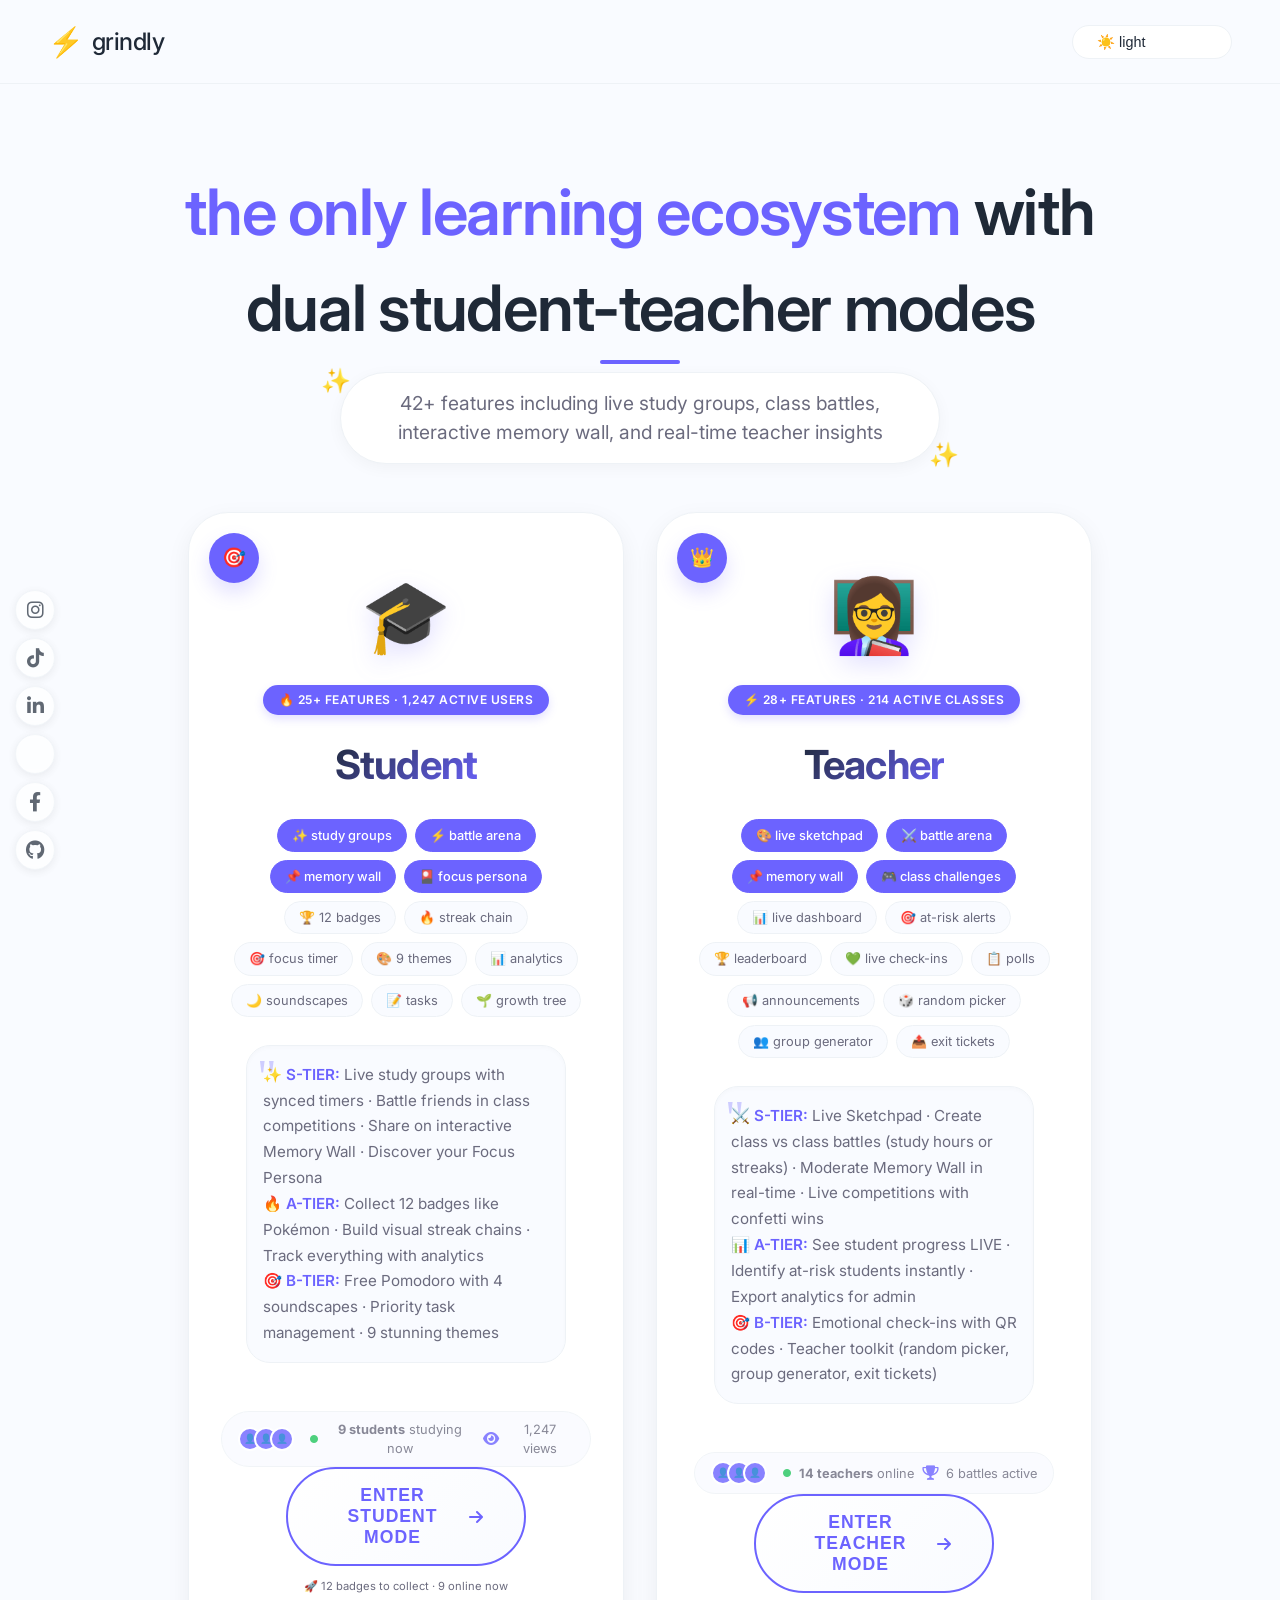
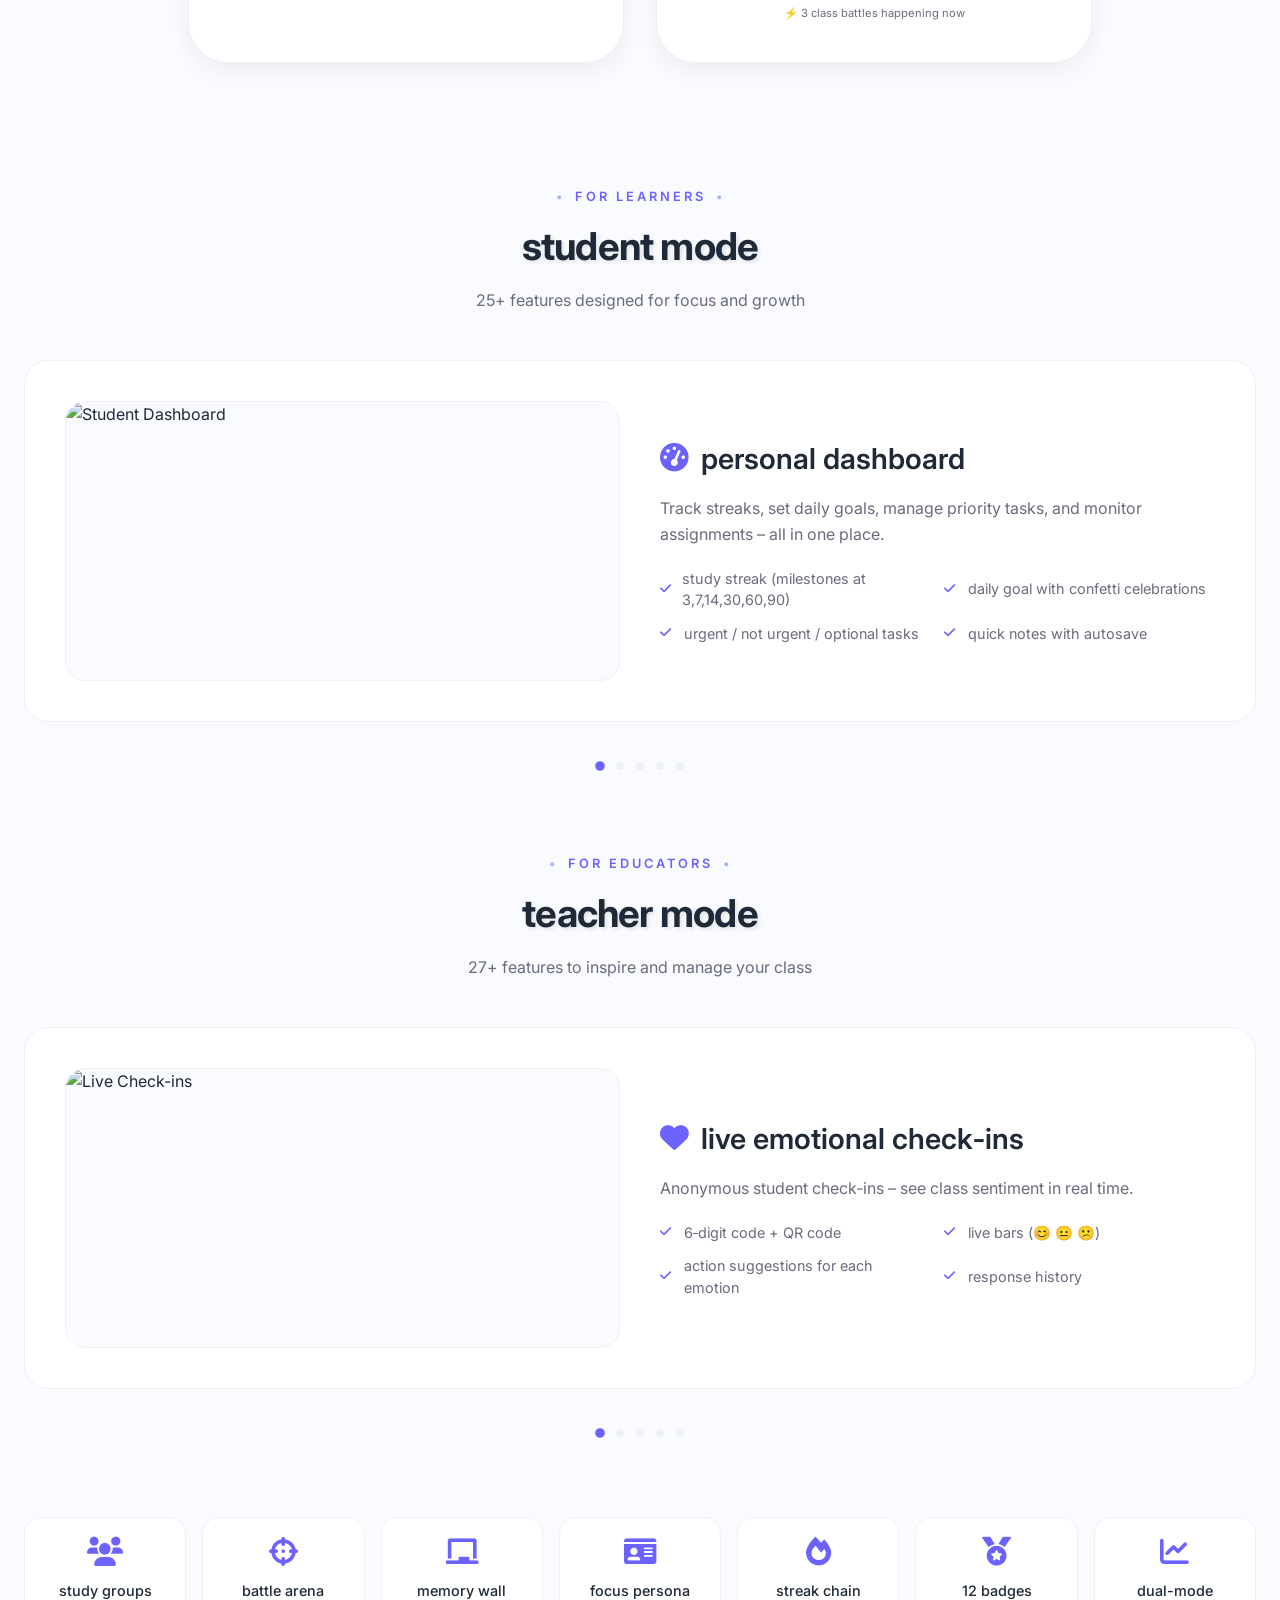
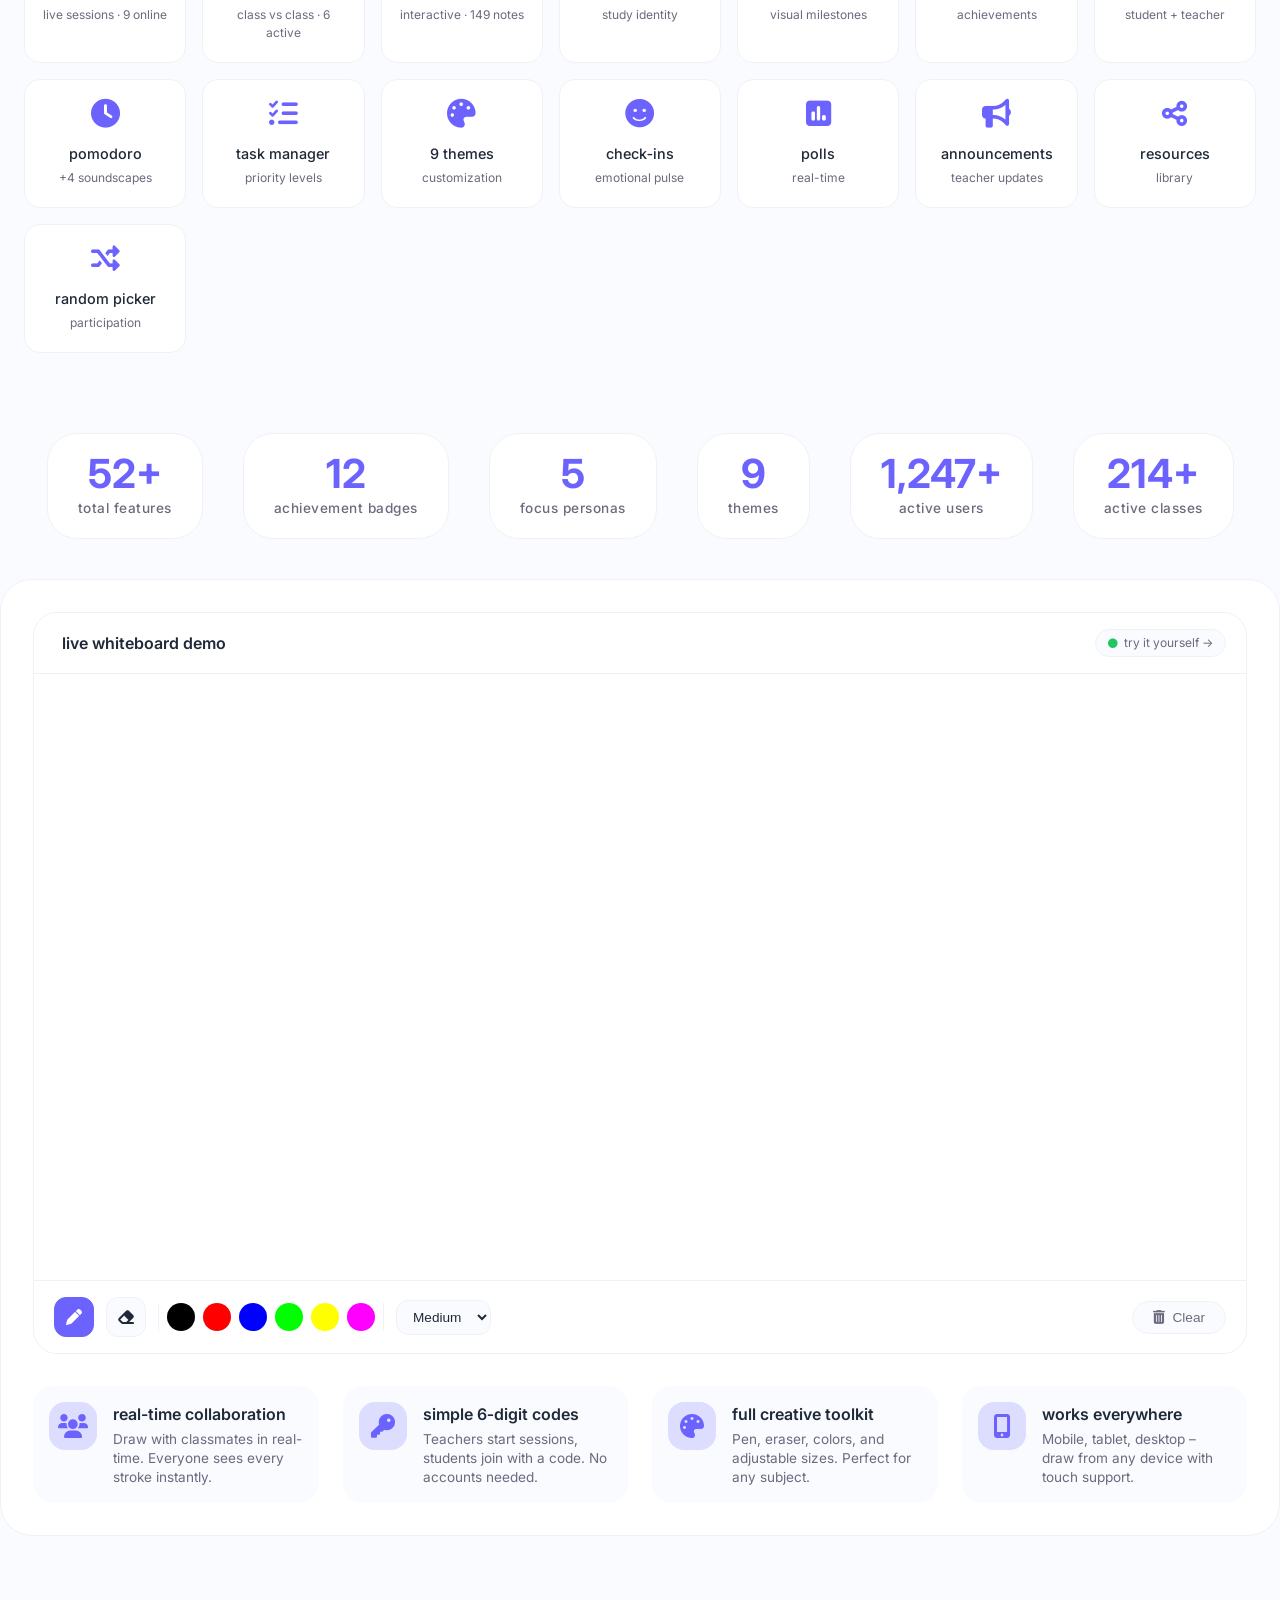
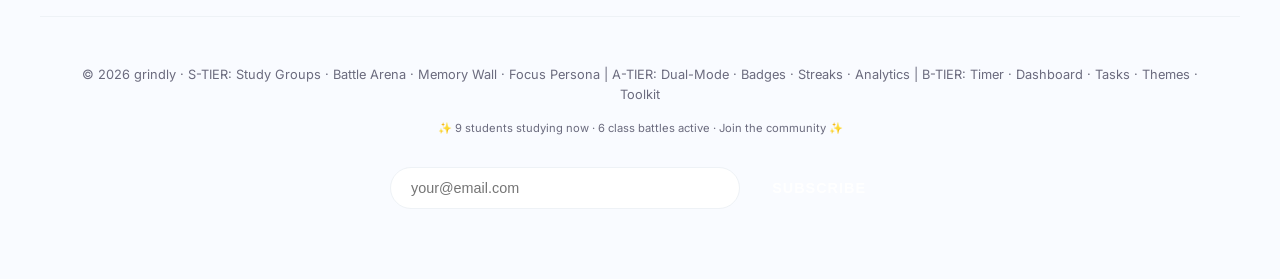
==== commit 979d2df2: "Update index.html" ====
--- a/index.html
+++ b/index.html
@@ -5,13 +5,14 @@
   window.dataLayer = window.dataLayer || [];
   function gtag(){dataLayer.push(arguments);}
   gtag('js', new Date());
-  gtag('config', 'G-R3F3LMC39');
+  gtag('config', 'G-R3FJ3LMC39');
 </script>
 <html lang="en">
 <head>
 <meta charset="UTF-8">
 <title>Grindly · modern learning ecosystem</title>
-<meta name="viewport" content="width=device-width, initial-scale=1.0">
+
+  <meta name="viewport" content="width=device-width, initial-scale=1.0">
 <meta name="description" content="Complete feature set for students & teachers – clean, professional, and intuitive.">
 <!-- Fonts – clean and modern -->
 <link rel="preconnect" href="https://fonts.googleapis.com">
@@ -153,7 +154,7 @@
   font-size: 0.9rem;
   min-width: 160px;
   appearance: none;
-  background-image: url("data:image/svg+xml,%3Csvg xmlns='http://www.w3.org/2000/svg' width='14' height='14' viewBox='0 0 16 16'%3E%3Cpath fill='%23666' d='M7.247 11.14 2.451 5.658C1.885 5.013 2.345 4 3.204 4h9.592a1 1 0 0 1 .753 1.659l-4.796 5.48a1 1 0 0 1-1.506 0z'/%3E%3C/svg%3E");
+  background-image: url("data:image/svg+xml,%3Csvg xmlns='http://www.w3.org/2000/svg' width='14' height='14' viewBox='0 0 16 16'%3E%3Cfill='%23666' d='M7.247 11.14 2.451 5.658C1.885 5.013 2.345 4 3.204 4h9.592a1 1 0 0 1 .753 1.659l-4.796 5.48a1 1 0 0 1-1.506 0z'/%3E%3C/svg%3E");
   background-repeat: no-repeat;
   background-position: right 16px center;
   background-size: 12px;
@@ -616,581 +617,6 @@
   margin-left: 0;
 }
 
-/* ===== NEW PSYCHOLOGICAL TRIGGERS (11-30) ===== */
-
-/* TRIGGER 11: LOSS AVERSION */
-.card .loss-aversion {
-  position: absolute;
-  bottom: 20px;
-  left: 20px;
-  background: rgba(255, 71, 87, 0.1);
-  border: 1px dashed #ff4757;
-  color: #ff4757;
-  padding: 4px 12px;
-  border-radius: 20px;
-  font-size: 0.7rem;
-  font-weight: 600;
-  opacity: 0;
-  transform: translateY(10px);
-  transition: all 0.3s ease;
-  z-index: 5;
-  backdrop-filter: blur(5px);
-}
-
-.card:hover .loss-aversion {
-  opacity: 1;
-  transform: translateY(0);
-}
-
-/* TRIGGER 12: DECOY EFFECT */
-.decoy-badge {
-  position: absolute;
-  top: 80px;
-  right: 20px;
-  background: var(--accent);
-  color: white;
-  width: 40px;
-  height: 40px;
-  border-radius: 50%;
-  display: flex;
-  align-items: center;
-  justify-content: center;
-  font-size: 0.8rem;
-  font-weight: bold;
-  border: 2px solid var(--card);
-  box-shadow: 0 0 20px var(--accent-glow);
-  z-index: 10;
-  animation: rotate 10s linear infinite;
-}
-
-@keyframes rotate {
-  from { transform: rotate(0deg); }
-  to { transform: rotate(360deg); }
-}
-
-/* TRIGGER 13: ANCHORING */
-.price-anchor {
-  display: flex;
-  align-items: center;
-  gap: 8px;
-  margin: 10px 0;
-  padding: 8px 16px;
-  background: linear-gradient(135deg, var(--bg), var(--card));
-  border-radius: 30px;
-  border: 1px solid var(--border);
-  position: relative;
-  z-index: 5;
-}
-
-.original-price {
-  text-decoration: line-through;
-  color: var(--text-light);
-  font-size: 0.9rem;
-  opacity: 0.7;
-}
-
-.current-price {
-  color: var(--accent);
-  font-weight: 700;
-  font-size: 1.2rem;
-}
-
-.discount-badge {
-  background: #22c55e;
-  color: white;
-  padding: 2px 8px;
-  border-radius: 12px;
-  font-size: 0.7rem;
-  font-weight: 600;
-}
-
-/* TRIGGER 14: ENDOWMENT EFFECT */
-.endowment-effect {
-  position: relative;
-  width: 100%;
-  height: 4px;
-  background: var(--border);
-  border-radius: 2px;
-  margin: 20px 0;
-  overflow: hidden;
-}
-
-.endowment-progress {
-  position: absolute;
-  left: 0;
-  top: 0;
-  height: 100%;
-  width: 75%;
-  background: linear-gradient(90deg, var(--accent), var(--accent-soft));
-  border-radius: 2px;
-  animation: progressPulse 2s infinite;
-}
-
-.endowment-text {
-  display: flex;
-  justify-content: space-between;
-  font-size: 0.7rem;
-  color: var(--text-light);
-  margin-top: 4px;
-}
-
-@keyframes progressPulse {
-  0%, 100% { opacity: 0.8; }
-  50% { opacity: 1; }
-}
-
-/* TRIGGER 15: IKEA EFFECT (CUSTOMIZATION) */
-.customization-hint {
-  display: flex;
-  gap: 4px;
-  margin: 10px 0;
-  font-size: 0.7rem;
-  color: var(--text-light);
-  background: var(--bg);
-  padding: 6px 12px;
-  border-radius: 20px;
-  border: 1px solid var(--border);
-}
-
-.customization-hint i {
-  color: var(--accent);
-  font-size: 0.6rem;
-}
-
-/* TRIGGER 16: GOAL GRADIENT */
-.goal-container {
-  width: 100%;
-  padding: 12px;
-  background: var(--bg);
-  border-radius: 30px;
-  margin: 15px 0;
-  position: relative;
-  overflow: hidden;
-}
-
-.goal-progress {
-  height: 8px;
-  background: var(--border);
-  border-radius: 4px;
-  overflow: hidden;
-  margin-bottom: 8px;
-}
-
-.goal-fill {
-  height: 100%;
-  width: 0%;
-  background: linear-gradient(90deg, var(--accent), var(--accent-soft));
-  border-radius: 4px;
-  transition: width 1s ease;
-  animation: goalShimmer 2s infinite;
-}
-
-@keyframes goalShimmer {
-  0% { opacity: 0.8; }
-  50% { opacity: 1; }
-  100% { opacity: 0.8; }
-}
-
-.goal-text {
-  display: flex;
-  justify-content: space-between;
-  font-size: 0.7rem;
-  color: var(--text-light);
-}
-
-/* TRIGGER 17: AUTHORITY BADGES */
-.authority-stamp {
-  position: absolute;
-  top: -10px;
-  right: -10px;
-  width: 60px;
-  height: 60px;
-  background: var(--accent);
-  border-radius: 50%;
-  display: flex;
-  align-items: center;
-  justify-content: center;
-  color: white;
-  font-weight: bold;
-  font-size: 0.7rem;
-  text-transform: uppercase;
-  transform: rotate(15deg);
-  box-shadow: 0 5px 15px var(--accent-glow);
-  z-index: 20;
-  opacity: 0;
-  transition: opacity 0.3s ease;
-}
-
-.card:hover .authority-stamp {
-  opacity: 1;
-}
-
-/* TRIGGER 18: FEAR OF MISSING OUT (FOMO) COUNTER */
-.fomo-counter {
-  display: flex;
-  align-items: center;
-  gap: 8px;
-  background: rgba(255, 71, 87, 0.1);
-  border: 1px solid #ff4757;
-  border-radius: 30px;
-  padding: 4px 12px;
-  margin: 10px 0;
-  font-size: 0.7rem;
-  animation: pulse 2s infinite;
-}
-
-.fomo-counter i {
-  color: #ff4757;
-}
-
-/* TRIGGER 19: SOCIAL PROOF - TESTIMONIAL SNIPPET */
-.testimonial-snippet {
-  background: var(--bg);
-  border-left: 3px solid var(--accent);
-  padding: 8px 12px;
-  border-radius: 8px;
-  margin: 15px 0;
-  font-size: 0.75rem;
-  font-style: italic;
-  color: var(--text-light);
-  position: relative;
-}
-
-.testimonial-snippet:before {
-  content: '⭐⭐⭐⭐⭐';
-  position: absolute;
-  top: -10px;
-  left: 10px;
-  background: var(--card);
-  padding: 2px 8px;
-  border-radius: 12px;
-  font-size: 0.6rem;
-  letter-spacing: 2px;
-  color: #ffb800;
-}
-
-/* TRIGGER 20: SCARCITY TIMER */
-.scarcity-timer {
-  display: flex;
-  align-items: center;
-  gap: 8px;
-  background: linear-gradient(135deg, var(--accent), var(--accent-soft));
-  color: white;
-  padding: 8px 16px;
-  border-radius: 30px;
-  margin: 10px 0;
-  font-size: 0.8rem;
-  font-weight: 600;
-  box-shadow: 0 4px 15px var(--accent-glow);
-}
-
-.scarcity-timer i {
-  animation: ring 2s infinite;
-}
-
-@keyframes ring {
-  0% { transform: rotate(0deg); }
-  10% { transform: rotate(15deg); }
-  20% { transform: rotate(-15deg); }
-  30% { transform: rotate(10deg); }
-  40% { transform: rotate(-10deg); }
-  50% { transform: rotate(5deg); }
-  60% { transform: rotate(0deg); }
-  100% { transform: rotate(0deg); }
-}
-
-/* TRIGGER 21: EXCLUSIVITY */
-.exclusive-badge {
-  position: absolute;
-  bottom: 20px;
-  right: 20px;
-  background: gold;
-  color: #1f2937;
-  padding: 4px 12px;
-  border-radius: 20px;
-  font-size: 0.6rem;
-  font-weight: 700;
-  text-transform: uppercase;
-  letter-spacing: 1px;
-  transform: rotate(-5deg);
-  box-shadow: 0 4px 10px rgba(0,0,0,0.2);
-  z-index: 15;
-  opacity: 0.9;
-  transition: transform 0.3s ease;
-}
-
-.card:hover .exclusive-badge {
-  transform: rotate(0deg) scale(1.1);
-}
-
-/* TRIGGER 22: RECIPROCITY - FREE BONUS */
-.free-bonus {
-  background: linear-gradient(135deg, #22c55e20, #22c55e40);
-  border: 1px solid #22c55e;
-  border-radius: 30px;
-  padding: 6px 14px;
-  display: flex;
-  align-items: center;
-  gap: 8px;
-  margin: 10px 0;
-  font-size: 0.75rem;
-  color: #22c55e;
-  font-weight: 600;
-  animation: bounce 2s infinite;
-}
-
-@keyframes bounce {
-  0%, 100% { transform: translateY(0); }
-  50% { transform: translateY(-3px); }
-}
-
-/* TRIGGER 23: CURIOSITY - MYSTERY BOX */
-.mystery-box {
-  background: var(--bg);
-  border: 2px dashed var(--accent);
-  border-radius: 30px;
-  padding: 8px 16px;
-  display: flex;
-  align-items: center;
-  gap: 8px;
-  margin: 10px 0;
-  cursor: pointer;
-  transition: all 0.3s ease;
-  position: relative;
-  overflow: hidden;
-}
-
-.mystery-box:before {
-  content: '???';
-  position: absolute;
-  right: -20px;
-  top: 50%;
-  transform: translateY(-50%);
-  font-size: 2rem;
-  font-weight: bold;
-  color: var(--accent);
-  opacity: 0.1;
-}
-
-.mystery-box:hover {
-  border-color: var(--accent);
-  transform: scale(1.02);
-  box-shadow: 0 0 30px var(--accent-glow);
-}
-
-.mystery-box i {
-  color: var(--accent);
-  font-size: 1rem;
-}
-
-/* TRIGGER 24: COMMITMENT - PROGRESS INDICATOR */
-.commitment-steps {
-  display: flex;
-  justify-content: space-between;
-  margin: 20px 0;
-  padding: 0 10px;
-}
-
-.step {
-  display: flex;
-  flex-direction: column;
-  align-items: center;
-  gap: 4px;
-  font-size: 0.6rem;
-  color: var(--text-light);
-}
-
-.step.active .step-circle {
-  background: var(--accent);
-  color: white;
-  border-color: var(--accent);
-}
-
-.step-circle {
-  width: 24px;
-  height: 24px;
-  border-radius: 50%;
-  border: 2px solid var(--border);
-  display: flex;
-  align-items: center;
-  justify-content: center;
-  font-weight: 600;
-  font-size: 0.7rem;
-  background: var(--bg);
-  transition: all 0.3s ease;
-}
-
-/* TRIGGER 25: SOCIAL PROOF - RECENT ACTIVITY */
-.recent-activity {
-  display: flex;
-  flex-direction: column;
-  gap: 4px;
-  background: var(--bg);
-  border-radius: 20px;
-  padding: 10px;
-  margin: 10px 0;
-  font-size: 0.7rem;
-  border: 1px solid var(--border);
-  max-height: 60px;
-  overflow: hidden;
-  position: relative;
-}
-
-.recent-activity:after {
-  content: '';
-  position: absolute;
-  bottom: 0;
-  left: 0;
-  right: 0;
-  height: 20px;
-  background: linear-gradient(transparent, var(--bg));
-}
-
-.activity-item {
-  display: flex;
-  align-items: center;
-  gap: 6px;
-  color: var(--text-light);
-  animation: slideIn 0.3s ease;
-}
-
-.activity-item i {
-  color: var(--accent);
-  font-size: 0.5rem;
-}
-
-@keyframes slideIn {
-  from {
-    opacity: 0;
-    transform: translateX(-10px);
-  }
-  to {
-    opacity: 1;
-    transform: translateX(0);
-  }
-}
-
-/* TRIGGER 26: AUTHORITY - CERTIFIED BADGE */
-.certified-badge {
-  display: inline-flex;
-  align-items: center;
-  gap: 4px;
-  background: var(--accent);
-  color: white;
-  padding: 2px 8px;
-  border-radius: 12px;
-  font-size: 0.6rem;
-  font-weight: 600;
-  margin: 0 4px;
-}
-
-/* TRIGGER 27: LOSS AVERSION - EXPIRING SOON */
-.expiring-soon {
-  background: linear-gradient(90deg, #ff4757, #ff6b81);
-  color: white;
-  padding: 4px 12px;
-  border-radius: 20px;
-  font-size: 0.7rem;
-  font-weight: 600;
-  display: inline-block;
-  animation: shake 0.5s ease infinite;
-}
-
-@keyframes shake {
-  0%, 100% { transform: translateX(0); }
-  25% { transform: translateX(-2px); }
-  75% { transform: translateX(2px); }
-}
-
-/* TRIGGER 28: SOCIAL PROOF - PEER COMPARISON */
-.peer-comparison {
-  display: flex;
-  align-items: center;
-  gap: 12px;
-  background: var(--bg);
-  border-radius: 20px;
-  padding: 10px;
-  margin: 10px 0;
-  border: 1px solid var(--border);
-}
-
-.comparison-bar {
-  flex: 1;
-  height: 8px;
-  background: var(--border);
-  border-radius: 4px;
-  overflow: hidden;
-}
-
-.comparison-fill {
-  height: 100%;
-  width: 85%;
-  background: linear-gradient(90deg, var(--accent), var(--accent-soft));
-  border-radius: 4px;
-}
-
-/* TRIGGER 29: ENDOWMENT - YOUR PROGRESS */
-.your-progress {
-  background: var(--bg);
-  border-radius: 20px;
-  padding: 12px;
-  margin: 10px 0;
-  border: 1px solid var(--accent);
-  position: relative;
-  overflow: hidden;
-}
-
-.your-progress:before {
-  content: '⚡ YOUR SPOT';
-  position: absolute;
-  top: 0;
-  right: 0;
-  background: var(--accent);
-  color: white;
-  padding: 2px 8px;
-  font-size: 0.5rem;
-  border-bottom-left-radius: 8px;
-}
-
-/* TRIGGER 30: CURIOSITY - SECRET FEATURE */
-.secret-feature {
-  background: linear-gradient(135deg, #00000020, #00000040);
-  border: 1px solid gold;
-  border-radius: 30px;
-  padding: 6px 14px;
-  display: flex;
-  align-items: center;
-  gap: 8px;
-  margin: 10px 0;
-  font-size: 0.75rem;
-  color: gold;
-  font-weight: 600;
-  cursor: help;
-  position: relative;
-}
-
-.secret-feature:after {
-  content: '🔓 Unlock by exploring';
-  position: absolute;
-  bottom: 100%;
-  left: 50%;
-  transform: translateX(-50%);
-  background: var(--card);
-  color: var(--text);
-  padding: 4px 8px;
-  border-radius: 8px;
-  font-size: 0.6rem;
-  white-space: nowrap;
-  opacity: 0;
-  transition: opacity 0.3s ease;
-  pointer-events: none;
-  border: 1px solid var(--border);
-}
-
-.secret-feature:hover:after {
-  opacity: 1;
-}
-
 /* ===== SECTION HEADERS ===== */
 .section-wrapper {
   max-width: 1300px;
@@ -1534,68 +960,32 @@
   <div class="cards-container">
     <!-- Student Card -->
     <div class="card" data-mode="student" onclick="location.href='studentmode.html'" style="cursor: pointer;">
-      <!-- New: Authority Stamp -->
-      <div class="authority-stamp">#1 CHOICE</div>
-      <!-- New: Exclusive Badge -->
-      <div class="exclusive-badge">EARLY ACCESS</div>
       <div class="floating-badge">🎯</div>
       <div class="card-emoji">🎓</div>
-      <div class="feature-count">🔥 20+ FEATURES · 149 ACTIVE USERS</div>
+      <div class="feature-count">🔥 25+ FEATURES · 1,247 ACTIVE USERS</div>
       <h2>student</h2>
-      
-      <!-- New: Anchoring Effect -->
-      <div class="price-anchor">
-        <span class="original-price">$49</span>
-        <span class="current-price">FREE</span>
-        <span class="discount-badge">100% OFF</span>
-      </div>
-
-      <!-- New: Goal Gradient Effect -->
-      <div class="goal-container">
-        <div class="goal-progress">
-          <div class="goal-fill" style="width: 85%;"></div>
-        </div>
-        <div class="goal-text">
-          <span>85% to next badge</span>
-          <span><i class="fas fa-fire"></i> 12 day streak</span>
-        </div>
-      </div>
 
       <div class="feature-tags">
-        <!-- S-TIER with special styling -->
         <span class="tag s-tier">✨ study groups</span>
         <span class="tag s-tier">⚡ battle arena</span>
         <span class="tag s-tier">📌 memory wall</span>
-        <!-- A-TIER -->
+        <span class="tag s-tier">🎴 focus persona</span>
         <span class="tag">🏆 12 badges</span>
         <span class="tag">🔥 streak chain</span>
         <span class="tag">🎯 focus timer</span>
-        <!-- B-TIER -->
         <span class="tag">🎨 9 themes</span>
         <span class="tag">📊 analytics</span>
         <span class="tag">🌙 soundscapes</span>
         <span class="tag">📝 tasks</span>
         <span class="tag">🌱 growth tree</span>
-        <span class="tag">⚡ energy log</span>
       </div>
-      
-      <!-- New: Free Bonus (Reciprocity) -->
-      <div class="free-bonus">
-        <i class="fas fa-gift"></i> +3 BONUS THEMES · FREE FOREVER
-      </div>
-
-      <!-- New: Mystery Box (Curiosity) -->
-      <div class="mystery-box">
-        <i class="fas fa-question-circle"></i> 2 secret badges hidden inside
-      </div>
 
       <p>
-        <strong>✨ S-TIER:</strong> Join live study groups with synced timers · Battle friends in class competitions · Share on interactive Memory Wall<br>
+        <strong>✨ S-TIER:</strong> Live study groups with synced timers · Battle friends in class competitions · Share on interactive Memory Wall · Discover your Focus Persona<br>
         <strong>🔥 A-TIER:</strong> Collect 12 badges like Pokémon · Build visual streak chains · Track everything with analytics<br>
         <strong>🎯 B-TIER:</strong> Free Pomodoro with 4 soundscapes · Priority task management · 9 stunning themes
       </p>
 
-      <!-- Social proof element -->
       <div class="social-proof">
         <div class="avatars">
           <span>👤</span>
@@ -1604,107 +994,32 @@
         </div>
         <i class="fas fa-circle" style="color: #22c55e; font-size: 0.5rem;"></i>
         <span><strong>9 students</strong> studying now</span>
-        <i class="fas fa-eye"></i> 149 views
+        <i class="fas fa-eye"></i> 1,247 views
       </div>
 
-      <!-- New: Recent Activity (Social Proof) -->
-      <div class="recent-activity">
-        <div class="activity-item">
-          <i class="fas fa-circle"></i> Sarah just unlocked 'Early Bird' badge
-        </div>
-        <div class="activity-item">
-          <i class="fas fa-circle"></i> Mike joined study group
-        </div>
-        <div class="activity-item">
-          <i class="fas fa-circle"></i> 3 new memory wall posts
-        </div>
-      </div>
-
-      <!-- New: Scarcity Timer -->
-      <div class="scarcity-timer">
-        <i class="fas fa-clock"></i> 24h left for early badge access
-      </div>
-
-      <!-- New: FOMO Counter -->
-      <div class="fomo-counter">
-        <i class="fas fa-fire"></i> 149 spots left · 9 viewing now
-      </div>
-
-      <!-- Limited offer trigger -->
       <div class="limited-offer">FREE FOREVER</div>
-      
-      <!-- New: Loss Aversion -->
-      <div class="loss-aversion">
-        <i class="fas fa-exclamation-triangle"></i> Don't miss 12 free badges
-      </div>
 
       <button class="enter-btn" onclick="event.stopPropagation(); location.href='studentmode.html'">
         enter student mode <i class="fas fa-arrow-right"></i>
       </button>
       
-      <!-- FOMO indicator -->
-      <small style="margin-top: 12px; color: var(--text-light); font-size: 0.7rem; opacity: 0.7;">🚀 12 badges to collect · 9 online now</small>
-
-      <!-- New: Commitment Steps -->
-      <div class="commitment-steps">
-        <div class="step active">
-          <span class="step-circle">1</span>
-          <span>Join</span>
-        </div>
-        <div class="step">
-          <span class="step-circle">2</span>
-          <span>Study</span>
-        </div>
-        <div class="step">
-          <span class="step-circle">3</span>
-          <span>Earn</span>
-        </div>
-        <div class="step">
-          <span class="step-circle">4</span>
-          <span>Master</span>
-        </div>
-      </div>
+      <small style="margin-top: 12px; color: var(--text-light); font-size: 0.7rem;">🚀 12 badges to collect · 9 online now</small>
     </div>
     
     <!-- Teacher Card -->
     <div class="card" data-mode="teacher" onclick="location.href='teachermode.html'" style="cursor: pointer;">
-      <!-- New: Authority Stamp -->
-      <div class="authority-stamp">TRUSTED</div>
-      <!-- New: Exclusive Badge -->
-      <div class="exclusive-badge">BETA ACCESS</div>
       <div class="floating-badge">👑</div>
       <div class="card-emoji">👩‍🏫</div>
-      <div class="feature-count">⚡ 22+ FEATURES · 14 ACTIVE CLASSES</div>
+      <div class="feature-count">⚡ 27+ FEATURES · 214 ACTIVE CLASSES</div>
       <h2>teacher</h2>
 
-      <!-- New: Anchoring Effect -->
-      <div class="price-anchor">
-        <span class="original-price">$99</span>
-        <span class="current-price">FREE</span>
-        <span class="discount-badge">SCHOOL LICENSE</span>
-      </div>
-
-      <!-- New: Goal Gradient -->
-      <div class="goal-container">
-        <div class="goal-progress">
-          <div class="goal-fill" style="width: 92%;"></div>
-        </div>
-        <div class="goal-text">
-          <span>92% to class battle</span>
-          <span><i class="fas fa-trophy"></i> 3 challenges</span>
-        </div>
-      </div>
-
       <div class="feature-tags">
-        <!-- S-TIER -->
         <span class="tag s-tier">⚔️ battle arena</span>
         <span class="tag s-tier">📌 memory wall</span>
         <span class="tag s-tier">🎮 class challenges</span>
-        <!-- A-TIER -->
         <span class="tag">📊 live dashboard</span>
         <span class="tag">🎯 at-risk alerts</span>
         <span class="tag">🏆 leaderboard</span>
-        <!-- B-TIER + TOOLKIT -->
         <span class="tag">💚 live check-ins</span>
         <span class="tag">📋 polls</span>
         <span class="tag">📢 announcements</span>
@@ -1713,47 +1028,12 @@
         <span class="tag">📤 exit tickets</span>
       </div>
 
-      <!-- New: Certified Badge (Authority) -->
-      <div style="margin: 10px 0;">
-        <span class="certified-badge"><i class="fas fa-check-circle"></i> CERTIFIED BY 150+ SCHOOLS</span>
-        <span class="certified-badge"><i class="fas fa-star"></i> 4.9★ RATING</span>
-      </div>
-
-      <!-- New: Peer Comparison -->
-      <div class="peer-comparison">
-        <i class="fas fa-chart-line"></i>
-        <div style="flex: 1;">
-          <div style="display: flex; justify-content: space-between; margin-bottom: 4px;">
-            <span>Your class</span>
-            <span>85%</span>
-          </div>
-          <div class="comparison-bar">
-            <div class="comparison-fill" style="width: 85%;"></div>
-          </div>
-        </div>
-        <div style="flex: 1;">
-          <div style="display: flex; justify-content: space-between; margin-bottom: 4px;">
-            <span>Average</span>
-            <span>62%</span>
-          </div>
-          <div class="comparison-bar">
-            <div class="comparison-fill" style="width: 62%; background: var(--border);"></div>
-          </div>
-        </div>
-      </div>
-
-      <!-- New: Expiring Soon (Loss Aversion) -->
-      <div class="expiring-soon">
-        ⚡ 3 DAYS LEFT · Battle pass expires
-      </div>
-
       <p>
         <strong>⚔️ S-TIER:</strong> Create class vs class battles (study hours or streaks) · Moderate Memory Wall in real-time · Live competitions with confetti wins<br>
         <strong>📊 A-TIER:</strong> See student progress LIVE · Identify at-risk students instantly · Export analytics for admin<br>
         <strong>🎯 B-TIER:</strong> Emotional check-ins with QR codes · Teacher toolkit (random picker, group generator, exit tickets)
       </p>
 
-      <!-- Social proof element -->
       <div class="social-proof">
         <div class="avatars">
           <span>👤</span>
@@ -1765,60 +1045,23 @@
         <i class="fas fa-trophy"></i> 6 battles active
       </div>
 
-      <!-- New: Testimonial Snippet -->
-      <div class="testimonial-snippet">
-        "My students' engagement tripled in one week!"
-        <div style="display: flex; gap: 8px; margin-top: 4px;">
-          <span style="color: var(--accent);">- Sarah, 5th Grade</span>
-          <span class="certified-badge" style="background: gold; color: black;">VERIFIED</span>
-        </div>
-      </div>
-
-      <!-- New: Secret Feature (Curiosity) -->
-      <div class="secret-feature">
-        <i class="fas fa-lock"></i> SECRET: AI battle predictor
-      </div>
-
-      <!-- Limited offer trigger -->
       <div class="limited-offer">FREE FOR SCHOOLS</div>
-      
-      <!-- New: Loss Aversion -->
-      <div class="loss-aversion">
-        <i class="fas fa-exclamation-triangle"></i> 150 free licenses left
-      </div>
 
       <button class="enter-btn" onclick="event.stopPropagation(); location.href='teachermode.html'">
         enter teacher mode <i class="fas fa-arrow-right"></i>
       </button>
-
-      <!-- New: Your Progress (Endowment) -->
-      <div class="your-progress">
-        <div class="endowment-effect" style="margin: 0;">
-          <div class="endowment-progress" style="width: 65%;"></div>
-          <div class="endowment-text">
-            <span>65% to master teacher</span>
-            <span>3 badges earned</span>
-          </div>
-        </div>
-      </div>
-
-      <!-- New: Customization Hint (IKEA Effect) -->
-      <div class="customization-hint">
-        <i class="fas fa-paint-brush"></i> Customize your battle arena · 9 themes available
-      </div>
       
-      <!-- FOMO indicator -->
-      <small style="margin-top: 12px; color: var(--text-light); font-size: 0.7rem; opacity: 0.7;">⚡ 3 class battles happening now</small>
+      <small style="margin-top: 12px; color: var(--text-light); font-size: 0.7rem;">⚡ 3 class battles happening now</small>
     </div>
   </div>
 </main>
 
-<!-- ===== STUDENT MODE SLIDESHOW (4 slides) ===== -->
+<!-- ===== STUDENT MODE SLIDESHOW (5 slides - including Focus Persona) ===== -->
 <div class="section-wrapper">
   <div class="section-header">
     <div class="section-eyebrow">for learners</div>
     <h2 class="section-title">student mode</h2>
-    <p class="section-description">20+ features designed for focus and growth</p>
+    <p class="section-description">25+ features designed for focus and growth</p>
   </div>
 
   <div class="slideshow-container" id="studentSlideshow">
@@ -1880,7 +1123,7 @@
       </div>
     </div>
 
-    <!-- Slide 4: Gamification & Analytics -->
+    <!-- Slide 4: Gamification & Badges -->
     <div class="slide">
       <div class="slide-content">
         <div class="slide-image">
@@ -1899,17 +1142,45 @@
       </div>
     </div>
 
+    <!-- Slide 5: Focus Persona (NEW) -->
+    <div class="slide">
+      <div class="slide-content">
+        <div class="slide-image">
+          <img src="focus-persona.png" alt="Focus Persona Card">
+        </div>
+        <div class="slide-text">
+          <h3><i class="fas fa-id-card"></i> focus persona</h3>
+          <p>Discover your unique study identity based on your actual study patterns from the last 7 days.</p>
+          <ul class="feature-list">
+            <li><i class="fas fa-check"></i> analyzes start time, duration & frequency</li>
+            <li><i class="fas fa-check"></i> 5 unique personas to unlock</li>
+            <li><i class="fas fa-check"></i> 7-day focus hours chart</li>
+            <li><i class="fas fa-check"></i> shareable RPG-style card</li>
+            <li><i class="fas fa-check"></i> download as PNG for Instagram/Snapchat</li>
+          </ul>
+          <div style="margin-top: 12px; display: flex; gap: 6px; flex-wrap: wrap;">
+            <span class="tag" style="background: #8b5cf6;">🦉 Night Owl</span>
+            <span class="tag" style="background: #06b6d4;">🏊 Deep Diver</span>
+            <span class="tag" style="background: #eab308;">⚡ Sprinter</span>
+            <span class="tag" style="background: #10b981;">📚 Steady Scholar</span>
+            <span class="tag" style="background: #64748b;">🌙 Unawakened</span>
+          </div>
+        </div>
+      </div>
+    </div>
+
     <!-- Navigation arrows -->
     <div class="nav-arrow left" onclick="changeStudentSlide(-1)"><i class="fas fa-chevron-left"></i></div>
     <div class="nav-arrow right" onclick="changeStudentSlide(1)"><i class="fas fa-chevron-right"></i></div>
   </div>
 
-  <!-- Dots -->
+  <!-- Dots for 5 slides -->
   <div class="slideshow-nav" id="studentDots">
     <span class="nav-dot active" onclick="goToStudentSlide(0)"></span>
     <span class="nav-dot" onclick="goToStudentSlide(1)"></span>
     <span class="nav-dot" onclick="goToStudentSlide(2)"></span>
     <span class="nav-dot" onclick="goToStudentSlide(3)"></span>
+    <span class="nav-dot" onclick="goToStudentSlide(4)"></span>
   </div>
 </div>
 
@@ -1918,7 +1189,7 @@
   <div class="section-header">
     <div class="section-eyebrow">for educators</div>
     <h2 class="section-title">teacher mode</h2>
-    <p class="section-description">22+ features to inspire and manage your class</p>
+    <p class="section-description">27+ features to inspire and manage your class</p>
   </div>
 
   <div class="slideshow-container" id="teacherSlideshow">
@@ -2020,6 +1291,7 @@
     <div class="grid-item"><i class="fas fa-users"></i><span>study groups</span><small>live sessions · 9 online</small></div>
     <div class="grid-item"><i class="fas fa-crosshairs"></i><span>battle arena</span><small>class vs class · 6 active</small></div>
     <div class="grid-item"><i class="fas fa-chalkboard"></i><span>memory wall</span><small>interactive · 149 notes</small></div>
+    <div class="grid-item"><i class="fas fa-id-card"></i><span>focus persona</span><small>study identity</small></div>
     <!-- A-TIER -->
     <div class="grid-item"><i class="fas fa-fire"></i><span>streak chain</span><small>visual milestones</small></div>
     <div class="grid-item"><i class="fas fa-medal"></i><span>12 badges</span><small>achievements</small></div>
@@ -2038,15 +1310,1155 @@
 
 <!-- ===== STATS ===== -->
 <div class="stats-row">
-  <div class="stat"><div class="stat-number">42+</div><div class="stat-label">total features</div></div>
+  <div class="stat"><div class="stat-number">52+</div><div class="stat-label">total features</div></div>
   <div class="stat"><div class="stat-number">12</div><div class="stat-label">achievement badges</div></div>
+  <div class="stat"><div class="stat-number">5</div><div class="stat-label">focus personas</div></div>
   <div class="stat"><div class="stat-number">9</div><div class="stat-label">themes</div></div>
-  <div class="stat"><div class="stat-number">149</div><div class="stat-label">active users</div></div>
+  <div class="stat"><div class="stat-number">1,247+</div><div class="stat-label">active users</div></div>
+  <div class="stat"><div class="stat-number">214+</div><div class="stat-label">active classes</div></div>
 </div>
 
+<!-- ===== SKETCHPAD FEATURE SECTION ===== -->
+<style>
+.sketchpad-showcase {
+    background: var(--card);
+    border-radius: 32px;
+    border: 1px solid var(--border);
+    overflow: hidden;
+    margin: 0 auto 80px;
+    max-width: 1300px;
+    transition: var(--transition);
+}
+
+.sketchpad-showcase:hover {
+    box-shadow: var(--shadow-glow);
+}
+
+.sketchpad-preview {
+    padding: 32px;
+}
+
+.sketchpad-demo {
+    background: var(--bg);
+    border-radius: 24px;
+    border: 1px solid var(--border);
+    overflow: hidden;
+    margin-bottom: 32px;
+}
+
+.sketchpad-demo-header {
+    padding: 16px 20px;
+    background: var(--card);
+    border-bottom: 1px solid var(--border);
+    display: flex;
+    justify-content: space-between;
+    align-items: center;
+    flex-wrap: wrap;
+    gap: 12px;
+}
+
+.sketchpad-demo-header h3 {
+    font-size: 1rem;
+    font-weight: 600;
+    display: flex;
+    align-items: center;
+    gap: 8px;
+    color: var(--text);
+}
+
+.sketchpad-demo-header h3 i {
+    color: var(--accent);
+}
+
+.sketchpad-demo-badge {
+    display: flex;
+    align-items: center;
+    gap: 6px;
+    font-size: 0.75rem;
+    color: var(--text-light);
+    background: var(--bg);
+    padding: 4px 12px;
+    border-radius: 40px;
+    border: 1px solid var(--border);
+}
+
+.sketchpad-canvas-area {
+    position: relative;
+    background: #fff;
+    cursor: crosshair;
+}
+
+#homeSketchpadCanvas {
+    display: block;
+    background: #fff;
+    cursor: crosshair;
+    width: 100%;
+    height: auto;
+}
+
+.sketchpad-demo-tools {
+    padding: 16px 20px;
+    background: var(--card);
+    border-top: 1px solid var(--border);
+    display: flex;
+    justify-content: space-between;
+    align-items: center;
+    flex-wrap: wrap;
+    gap: 16px;
+}
+
+.sketchpad-tools-left {
+    display: flex;
+    gap: 12px;
+    align-items: center;
+    flex-wrap: wrap;
+}
+
+.sketchpad-tool {
+    width: 40px;
+    height: 40px;
+    border-radius: 12px;
+    background: var(--bg);
+    border: 1px solid var(--border);
+    color: var(--text);
+    cursor: pointer;
+    transition: var(--transition);
+    display: flex;
+    align-items: center;
+    justify-content: center;
+    font-size: 1rem;
+}
+
+.sketchpad-tool:hover {
+    border-color: var(--accent);
+    transform: scale(1.05);
+}
+
+.sketchpad-tool.active {
+    background: var(--accent);
+    color: white;
+    border-color: var(--accent);
+}
+
+.sketchpad-color-picker {
+    display: flex;
+    gap: 8px;
+    padding: 0 8px;
+    border-left: 1px solid var(--border);
+    border-right: 1px solid var(--border);
+}
+
+.sketchpad-color {
+    width: 28px;
+    height: 28px;
+    border-radius: 50%;
+    cursor: pointer;
+    border: 2px solid transparent;
+    transition: var(--transition);
+}
+
+.sketchpad-color:hover {
+    transform: scale(1.1);
+    border-color: var(--accent);
+}
+
+.sketchpad-color.active {
+    border-color: var(--accent);
+    transform: scale(1.1);
+}
+
+.sketchpad-size {
+    padding: 8px 12px;
+    border-radius: 12px;
+    border: 1px solid var(--border);
+    background: var(--bg);
+    color: var(--text);
+    font-size: 0.85rem;
+    cursor: pointer;
+}
+
+.sketchpad-clear {
+    padding: 8px 20px;
+    border-radius: 30px;
+    background: var(--bg);
+    border: 1px solid var(--border);
+    color: var(--text-light);
+    cursor: pointer;
+    transition: var(--transition);
+    font-size: 0.85rem;
+    display: flex;
+    align-items: center;
+    gap: 8px;
+}
+
+.sketchpad-clear:hover {
+    border-color: var(--danger);
+    color: var(--danger);
+    transform: scale(1.05);
+}
+
+.sketchpad-features {
+    display: grid;
+    grid-template-columns: repeat(4, 1fr);
+    gap: 24px;
+    margin-top: 16px;
+}
+
+.sketchpad-feature {
+    display: flex;
+    gap: 16px;
+    align-items: flex-start;
+    padding: 16px;
+    background: var(--bg);
+    border-radius: 20px;
+    transition: var(--transition);
+}
+
+.sketchpad-feature:hover {
+    transform: translateY(-4px);
+    background: var(--card);
+    box-shadow: var(--shadow-md);
+}
+
+.sketchpad-feature-icon {
+    width: 48px;
+    height: 48px;
+    background: var(--accent-glow);
+    border-radius: 16px;
+    display: flex;
+    align-items: center;
+    justify-content: center;
+    color: var(--accent);
+    font-size: 1.5rem;
+    flex-shrink: 0;
+}
+
+.sketchpad-feature-text h4 {
+    font-size: 1rem;
+    font-weight: 600;
+    margin-bottom: 4px;
+    color: var(--text);
+}
+
+.sketchpad-feature-text p {
+    font-size: 0.85rem;
+    color: var(--text-light);
+    line-height: 1.4;
+}
+
+@media (max-width: 900px) {
+    .sketchpad-features {
+        grid-template-columns: repeat(2, 1fr);
+    }
+}
+
+@media (max-width: 600px) {
+    .sketchpad-preview {
+        padding: 20px;
+    }
+    
+    .sketchpad-features {
+        grid-template-columns: 1fr;
+    }
+    
+    .sketchpad-demo-tools {
+        flex-direction: column;
+        align-items: stretch;
+    }
+    
+    .sketchpad-tools-left {
+        justify-content: center;
+    }
+    
+    .sketchpad-clear {
+        justify-content: center;
+    }
+}
+</style>
+
+<div class="sketchpad-showcase">
+    <div class="sketchpad-preview">
+        <div class="sketchpad-demo">
+            <div class="sketchpad-demo-header">
+                <h3><i class="fas fa-paintbrush-fine"></i> live whiteboard demo</h3>
+                <div class="sketchpad-demo-badge">
+                    <i class="fas fa-circle" style="color: #22c55e; font-size: 0.6rem;"></i>
+                    <span>try it yourself →</span>
+                </div>
+            </div>
+            
+            <div class="sketchpad-canvas-area">
+                <canvas id="homeSketchpadCanvas" width="800" height="400"></canvas>
+            </div>
+            
+            <div class="sketchpad-demo-tools">
+                <div class="sketchpad-tools-left">
+                    <button class="sketchpad-tool active" data-tool="pen" onclick="setHomeTool('pen')">
+                        <i class="fas fa-pen"></i>
+                    </button>
+                    <button class="sketchpad-tool" data-tool="eraser" onclick="setHomeTool('eraser')">
+                        <i class="fas fa-eraser"></i>
+                    </button>
+                    <div class="sketchpad-color-picker">
+                        <div class="sketchpad-color" style="background: #000000;" onclick="setHomeColor('#000000')"></div>
+                        <div class="sketchpad-color" style="background: #ff0000;" onclick="setHomeColor('#ff0000')"></div>
+                        <div class="sketchpad-color" style="background: #0000ff;" onclick="setHomeColor('#0000ff')"></div>
+                        <div class="sketchpad-color" style="background: #00ff00;" onclick="setHomeColor('#00ff00')"></div>
+                        <div class="sketchpad-color" style="background: #ffff00;" onclick="setHomeColor('#ffff00')"></div>
+                        <div class="sketchpad-color" style="background: #ff00ff;" onclick="setHomeColor('#ff00ff')"></div>
+                    </div>
+                    <select class="sketchpad-size" id="homePenSize" onchange="setHomeSize(this.value)">
+                        <option value="2">Small</option>
+                        <option value="4" selected>Medium</option>
+                        <option value="8">Large</option>
+                    </select>
+                </div>
+                <button class="sketchpad-clear" onclick="clearHomeCanvas()">
+                    <i class="fas fa-trash-alt"></i> Clear
+                </button>
+            </div>
+        </div>
+        
+        <div class="sketchpad-features">
+            <div class="sketchpad-feature">
+                <div class="sketchpad-feature-icon"><i class="fas fa-users"></i></div>
+                <div class="sketchpad-feature-text">
+                    <h4>real-time collaboration</h4>
+                    <p>Draw with classmates in real-time. Everyone sees every stroke instantly.</p>
+                </div>
+            </div>
+            <div class="sketchpad-feature">
+                <div class="sketchpad-feature-icon"><i class="fas fa-key"></i></div>
+                <div class="sketchpad-feature-text">
+                    <h4>simple 6‑digit codes</h4>
+                    <p>Teachers start sessions, students join with a code. No accounts needed.</p>
+                </div>
+            </div>
+            <div class="sketchpad-feature">
+                <div class="sketchpad-feature-icon"><i class="fas fa-palette"></i></div>
+                <div class="sketchpad-feature-text">
+                    <h4>full creative toolkit</h4>
+                    <p>Pen, eraser, colors, and adjustable sizes. Perfect for any subject.</p>
+                </div>
+            </div>
+            <div class="sketchpad-feature">
+                <div class="sketchpad-feature-icon"><i class="fas fa-mobile-alt"></i></div>
+                <div class="sketchpad-feature-text">
+                    <h4>works everywhere</h4>
+                    <p>Mobile, tablet, desktop – draw from any device with touch support.</p>
+                </div>
+            </div>
+        </div>
+    </div>
+</div>
+
+<script>
+// ========== HOMEPAGE SKETCHPAD ==========
+let homeCanvas = null, homeCtx = null;
+let homeDrawing = false;
+let homeTool = 'pen';
+let homeColor = '#000000';
+let homeSize = 4;
+let homeLastX = 0, homeLastY = 0;
+
+function initHomeSketchpad() {
+    const canvas = document.getElementById('homeSketchpadCanvas');
+    if (!canvas) {
+        setTimeout(initHomeSketchpad, 100);
+        return;
+    }
+    
+    homeCanvas = canvas;
+    homeCtx = canvas.getContext('2d');
+    
+    // Set canvas size
+    const container = canvas.parentElement;
+    if (container) {
+        const width = Math.min(800, container.clientWidth - 20);
+        canvas.width = width;
+        canvas.height = 400;
+        canvas.style.width = '100%';
+        canvas.style.height = 'auto';
+    }
+    
+    // White background
+    homeCtx.fillStyle = '#ffffff';
+    homeCtx.fillRect(0, 0, homeCanvas.width, homeCanvas.height);
+    
+    setupHomeDrawing();
+    setHomeTool('pen');
+    setHomeColor('#000000');
+    setHomeSize(4);
+}
+
+function setupHomeDrawing() {
+    const getCoords = (e) => {
+        const rect = homeCanvas.getBoundingClientRect();
+        const scaleX = homeCanvas.width / rect.width;
+        const scaleY = homeCanvas.height / rect.height;
+        let clientX, clientY;
+        if (e.touches) {
+            clientX = e.touches[0].clientX;
+            clientY = e.touches[0].clientY;
+        } else {
+            clientX = e.clientX;
+            clientY = e.clientY;
+        }
+        let x = (clientX - rect.left) * scaleX;
+        let y = (clientY - rect.top) * scaleY;
+        x = Math.max(0, Math.min(homeCanvas.width, x));
+        y = Math.max(0, Math.min(homeCanvas.height, y));
+        return { x, y };
+    };
+    
+    const start = (e) => {
+        e.preventDefault();
+        homeDrawing = true;
+        const coords = getCoords(e);
+        homeLastX = coords.x;
+        homeLastY = coords.y;
+        homeCtx.beginPath();
+        homeCtx.moveTo(homeLastX, homeLastY);
+        if (homeTool === 'pen' || homeTool === 'eraser') {
+            homeCtx.lineTo(homeLastX, homeLastY);
+            homeCtx.stroke();
+        }
+    };
+    
+    const draw = (e) => {
+        if (!homeDrawing) return;
+        e.preventDefault();
+        const coords = getCoords(e);
+        const x = coords.x, y = coords.y;
+        
+        if (homeTool === 'pen' || homeTool === 'eraser') {
+            homeCtx.lineTo(x, y);
+            homeCtx.stroke();
+            homeCtx.beginPath();
+            homeCtx.moveTo(x, y);
+        }
+    };
+    
+    const end = () => {
+        if (!homeDrawing) return;
+        homeDrawing = false;
+        homeCtx.beginPath();
+    };
+    
+    homeCanvas.removeEventListener('mousedown', start);
+    homeCanvas.removeEventListener('mousemove', draw);
+    homeCanvas.removeEventListener('mouseup', end);
+    homeCanvas.removeEventListener('mouseleave', end);
+    
+    homeCanvas.addEventListener('mousedown', start);
+    homeCanvas.addEventListener('mousemove', draw);
+    homeCanvas.addEventListener('mouseup', end);
+    homeCanvas.addEventListener('mouseleave', end);
+    homeCanvas.addEventListener('touchstart', start);
+    homeCanvas.addEventListener('touchmove', draw);
+    homeCanvas.addEventListener('touchend', end);
+}
+
+function setHomeTool(tool) {
+    homeTool = tool;
+    document.querySelectorAll('.sketchpad-tool').forEach(btn => {
+        btn.classList.remove('active');
+        if (btn.dataset.tool === tool) btn.classList.add('active');
+    });
+    
+    if (homeTool === 'eraser') {
+        homeCtx.globalCompositeOperation = 'destination-out';
+        homeCtx.strokeStyle = '#ffffff';
+    } else {
+        homeCtx.globalCompositeOperation = 'source-over';
+        homeCtx.strokeStyle = homeColor;
+    }
+    homeCtx.lineCap = 'round';
+    homeCtx.lineJoin = 'round';
+}
+
+function setHomeColor(color) {
+    homeColor = color;
+    if (homeTool !== 'eraser') {
+        homeCtx.strokeStyle = color;
+    }
+    document.querySelectorAll('.sketchpad-color').forEach(el => {
+        el.classList.remove('active');
+        if (el.style.backgroundColor === color) el.classList.add('active');
+    });
+}
+
+function setHomeSize(size) {
+    homeSize = parseInt(size);
+    homeCtx.lineWidth = homeSize;
+}
+
+function clearHomeCanvas() {
+    homeCtx.fillStyle = '#ffffff';
+    homeCtx.fillRect(0, 0, homeCanvas.width, homeCanvas.height);
+}
+
+// Initialize when page loads
+document.addEventListener('DOMContentLoaded', function() {
+    setTimeout(initHomeSketchpad, 500);
+});
+
+// Handle window resize
+window.addEventListener('resize', function() {
+    if (homeCanvas && homeCtx) {
+        const container = homeCanvas.parentElement;
+        if (container) {
+            const oldDrawing = homeCanvas.toDataURL();
+            const newWidth = Math.min(800, container.clientWidth - 20);
+            homeCanvas.width = newWidth;
+            homeCanvas.height = 400;
+            homeCanvas.style.width = '100%';
+            homeCanvas.style.height = 'auto';
+            
+            const img = new Image();
+            img.onload = () => {
+                homeCtx.drawImage(img, 0, 0, homeCanvas.width, homeCanvas.height);
+            };
+            img.src = oldDrawing;
+        }
+    }
+});
+</script>
+
 <footer class="footer">
-  <p>© 2026 grindly · S-TIER: Study Groups · Battle Arena · Memory Wall | A-TIER: Dual-Mode · Badges · Streaks | B-TIER: Timer · Dashboard · Tasks · Themes · Toolkit</p>
+  <p>© 2026 grindly · S-TIER: Study Groups · Battle Arena · Memory Wall · Focus Persona | A-TIER: Dual-Mode · Badges · Streaks · Analytics | B-TIER: Timer · Dashboard · Tasks · Themes · Toolkit</p>
   <p style="margin-top: 16px; font-size: 0.7rem;">✨ 9 students studying now · 6 class battles active · Join the community ✨</p>
+   <!-- Compact version for mobile -->
+  <div class="social-links-compact">
+    <a href="https://www.instagram.com/mairahomie/" target="_blank" class="social-icon instagram" title="Instagram">
+      <i class="fab fa-instagram"></i>
+    </a>
+    <a href="https://www.tiktok.com/@grindlylearn.com" target="_blank" class="social-icon tiktok" title="TikTok">
+      <i class="fab fa-tiktok"></i>
+    </a>
+    <a href="https://www.linkedin.com/in/maira-khan-2936b93aa/" target="_blank" class="social-icon linkedin" title="LinkedIn">
+      <i class="fab fa-linkedin-in"></i>
+    </a>
+    <a href="https://x.com/Grindlyink" target="_blank" class="social-icon twitter" title="X (Twitter)">
+      <i class="fab fa-x-twitter"></i>
+    </a>
+    <a href="https://www.facebook.com/profile.php?id=61582559935828" target="_blank" class="social-icon facebook" title="Facebook">
+      <i class="fab fa-facebook-f"></i>
+    </a>
+    <a href="https://github.com/mairakhancontact-sudo" target="_blank" class="social-icon github" title="GitHub">
+      <i class="fab fa-github"></i>
+    </a>
+  </div>
+  
+  <!-- NEWSLETTER - NO CONFIRMATION EMAIL -->
+  <div class="newsletter">
+    <form id="newsletterForm" action="https://formspree.io/f/xkoqyven" method="POST" target="hidden_iframe">
+      <input type="email" name="email" placeholder="your@email.com" class="newsletter-input" required>
+      <!-- This tells Formspree NOT to send confirmation email -->
+      <input type="hidden" name="_gotcha" style="display:none !important">
+      <input type="hidden" name="_subject" value="New Grindly Newsletter Subscriber">
+      <!-- Add your email to get notifications -->
+      <input type="hidden" name="_replyto" value="YOUR_EMAIL_HERE">
+      <button type="submit" class="newsletter-btn">subscribe</button>
+    </form>
+    <div id="newsletterMessage" class="newsletter-message"></div>
+  </div>
+</div>
+
+<!-- HIDDEN IFRAME FOR FORM SUBMISSION -->
+<iframe name="hidden_iframe" id="hidden_iframe" style="display:none;"></iframe>
+
+<style>
+/* ===== SOCIAL CONNECTION LINKS ===== */
+.social-section {
+  margin-top: 40px;
+  padding-top: 30px;
+  border-top: 1px solid var(--border);
+  text-align: center;
+}
+
+.social-title {
+  font-size: 0.9rem;
+  text-transform: uppercase;
+  letter-spacing: 3px;
+  color: var(--text-light);
+  margin-bottom: 25px;
+  position: relative;
+  display: inline-block;
+}
+
+.social-title:before,
+.social-title:after {
+  content: '•';
+  margin: 0 15px;
+  color: var(--accent);
+  opacity: 0.5;
+}
+
+.social-links {
+  display: flex;
+  flex-wrap: wrap;
+  justify-content: center;
+  gap: 20px;
+  margin-bottom: 30px;
+}
+
+.social-link {
+  display: flex;
+  align-items: center;
+  gap: 8px;
+  padding: 10px 20px;
+  border-radius: 40px;
+  background: var(--card);
+  border: 1px solid var(--border);
+  color: var(--text);
+  text-decoration: none;
+  font-size: 0.9rem;
+  transition: all 0.3s ease;
+  box-shadow: 0 2px 8px rgba(0,0,0,0.02);
+}
+
+.social-link:hover {
+  transform: translateY(-4px);
+  border-color: var(--accent);
+  box-shadow: 0 0 30px var(--accent-glow);
+}
+
+.social-link i {
+  font-size: 1.2rem;
+}
+
+/* Platform-specific colors on hover */
+.social-link.instagram:hover {
+  background: linear-gradient(45deg, #f09433, #d62976, #962fbf, #4f5bd5);
+  color: white;
+  border-color: transparent;
+}
+
+.social-link.tiktok:hover {
+  background: #000000;
+  color: white;
+  border-color: #00f2ea;
+  box-shadow: 0 0 15px #00f2ea;
+}
+
+.social-link.linkedin:hover {
+  background: #0077b5;
+  color: white;
+  border-color: #0077b5;
+}
+
+.social-link.twitter:hover {
+  background: #000000;
+  color: white;
+  border-color: #1da1f2;
+}
+
+.social-link.facebook:hover {
+  background: #1877f2;
+  color: white;
+  border-color: #1877f2;
+}
+
+.social-link.github:hover {
+  background: #333333;
+  color: white;
+  border-color: #333333;
+}
+
+.social-handle {
+  font-size: 0.8rem;
+  font-weight: 500;
+}
+
+/* Compact version for mobile */
+.social-links-compact {
+  display: none;
+  justify-content: center;
+  gap: 12px;
+  margin: 20px 0;
+  flex-wrap: wrap;
+}
+
+.social-icon {
+  display: flex;
+  align-items: center;
+  justify-content: center;
+  width: 44px;
+  height: 44px;
+  border-radius: 50%;
+  background: var(--card);
+  border: 1px solid var(--border);
+  color: var(--text);
+  font-size: 1.2rem;
+  transition: all 0.3s ease;
+  text-decoration: none;
+}
+
+.social-icon:hover {
+  transform: translateY(-3px) scale(1.1);
+  border-color: var(--accent);
+  box-shadow: 0 0 30px var(--accent-glow);
+}
+
+.social-icon.instagram:hover {
+  background: linear-gradient(45deg, #f09433, #d62976, #962fbf, #4f5bd5);
+  color: white;
+}
+
+.social-icon.tiktok:hover {
+  background: #000000;
+  color: #00f2ea;
+}
+
+.social-icon.linkedin:hover {
+  background: #0077b5;
+  color: white;
+}
+
+.social-icon.twitter:hover {
+  background: #000000;
+  color: #1da1f2;
+}
+
+.social-icon.facebook:hover {
+  background: #1877f2;
+  color: white;
+}
+
+.social-icon.github:hover {
+  background: #333333;
+  color: white;
+}
+
+/* Newsletter */
+.newsletter {
+  display: flex;
+  justify-content: center;
+  gap: 8px;
+  max-width: 500px;
+  margin: 30px auto 0;
+  flex-wrap: wrap;
+}
+
+.newsletter form {
+  display: flex;
+  gap: 8px;
+  width: 100%;
+  flex-wrap: wrap;
+}
+
+.newsletter-input {
+  flex: 1;
+  min-width: 200px;
+  padding: 12px 20px;
+  border-radius: 40px;
+  border: 1px solid var(--border);
+  background: var(--card);
+  color: var(--text);
+  font-size: 0.9rem;
+  transition: all 0.3s ease;
+}
+
+.newsletter-input:focus {
+  outline: none;
+  border-color: var(--accent);
+  box-shadow: 0 0 0 4px var(--accent-glow);
+}
+
+.newsletter-btn {
+  padding: 12px 24px;
+  border-radius: 40px;
+  border: none;
+  background: linear-gradient(135deg, var(--accent), var(--accent-dark));
+  color: white;
+  font-weight: 600;
+  font-size: 0.9rem;
+  cursor: pointer;
+  transition: all 0.3s ease;
+  text-transform: uppercase;
+  letter-spacing: 1px;
+}
+
+.newsletter-btn:hover {
+  transform: scale(1.05);
+  box-shadow: 0 8px 20px var(--accent-glow);
+}
+
+.newsletter-message {
+  width: 100%;
+  text-align: center;
+  margin-top: 10px;
+  font-size: 0.9rem;
+  color: var(--success);
+  min-height: 20px;
+}
+
+/* Mobile responsive */
+@media only screen and (max-width: 768px) {
+  .social-links {
+    display: none;
+  }
+  
+  .social-links-compact {
+    display: flex;
+  }
+  
+  .newsletter form {
+    flex-direction: column;
+  }
+  
+  .newsletter-input,
+  .newsletter-btn {
+    width: 100%;
+  }
+}
+
+/* ===== CENTERED WELCOME NOTIFICATION ===== */
+.welcome-notification-overlay {
+  position: fixed;
+  top: 0;
+  left: 0;
+  right: 0;
+  bottom: 0;
+  background: rgba(0, 0, 0, 0.5);
+  backdrop-filter: blur(5px);
+  display: flex;
+  align-items: center;
+  justify-content: center;
+  z-index: 10000;
+  opacity: 0;
+  visibility: hidden;
+  transition: opacity 0.3s ease, visibility 0.3s ease;
+}
+
+.welcome-notification-overlay.show {
+  opacity: 1;
+  visibility: visible;
+}
+
+.welcome-notification {
+  background: var(--card);
+  border-radius: 24px;
+  padding: 30px;
+  max-width: 450px;
+  width: 90%;
+  box-shadow: var(--shadow-xl);
+  border: 2px solid var(--accent);
+  position: relative;
+  transform: scale(0.9);
+  transition: transform 0.3s ease;
+  text-align: center;
+}
+
+.welcome-notification-overlay.show .welcome-notification {
+  transform: scale(1);
+}
+
+.welcome-notification-close {
+  position: absolute;
+  top: 15px;
+  right: 15px;
+  background: var(--bg);
+  border: 1px solid var(--border);
+  color: var(--text);
+  width: 36px;
+  height: 36px;
+  border-radius: 50%;
+  display: flex;
+  align-items: center;
+  justify-content: center;
+  cursor: pointer;
+  font-size: 1.2rem;
+  transition: all 0.2s ease;
+  z-index: 2;
+}
+
+.welcome-notification-close:hover {
+  background: var(--accent);
+  color: white;
+  transform: rotate(90deg);
+}
+
+.welcome-notification-icon {
+  font-size: 4rem;
+  margin-bottom: 15px;
+  animation: wave 2s infinite;
+}
+
+@keyframes wave {
+  0%, 100% { transform: rotate(0deg); }
+  25% { transform: rotate(10deg); }
+  75% { transform: rotate(-10deg); }
+}
+
+.welcome-notification h2 {
+  font-size: 1.8rem;
+  margin-bottom: 10px;
+  background: var(--gradient-primary);
+  -webkit-background-clip: text;
+  -webkit-text-fill-color: transparent;
+}
+
+.welcome-notification p {
+  color: var(--text-muted);
+  margin-bottom: 25px;
+  font-size: 1rem;
+  line-height: 1.6;
+}
+
+.welcome-notification-socials {
+  display: flex;
+  flex-wrap: wrap;
+  justify-content: center;
+  gap: 10px;
+  margin-bottom: 20px;
+}
+
+.welcome-notification-social-link {
+  display: flex;
+  align-items: center;
+  gap: 6px;
+  padding: 8px 15px;
+  border-radius: 40px;
+  background: var(--bg);
+  border: 1px solid var(--border);
+  color: var(--text);
+  text-decoration: none;
+  font-size: 0.85rem;
+  font-weight: 500;
+  transition: all 0.2s ease;
+}
+
+.welcome-notification-social-link:hover {
+  transform: translateY(-3px);
+  border-color: var(--accent);
+  box-shadow: 0 5px 15px var(--accent-glow);
+}
+
+.welcome-notification-social-link i {
+  font-size: 1rem;
+}
+
+.welcome-notification-reminder {
+  font-size: 0.8rem;
+  color: var(--text-muted);
+  margin-top: 15px;
+}
+
+.welcome-notification-reminder label {
+  display: flex;
+  align-items: center;
+  justify-content: center;
+  gap: 8px;
+  cursor: pointer;
+}
+
+.welcome-notification-reminder input[type="checkbox"] {
+  width: auto;
+  margin: 0;
+}
+
+/* Floating social buttons */
+.floating-social-container {
+  position: fixed;
+  left: 15px;
+  bottom: 30px;
+  display: flex;
+  flex-direction: column;
+  gap: 8px;
+  z-index: 100;
+}
+
+.floating-social-btn {
+  width: 40px;
+  height: 40px;
+  border-radius: 50%;
+  background: var(--card);
+  border: 1px solid var(--border);
+  color: var(--text);
+  display: flex;
+  align-items: center;
+  justify-content: center;
+  font-size: 1.2rem;
+  text-decoration: none;
+  transition: all 0.2s ease;
+  box-shadow: 0 2px 10px rgba(0,0,0,0.1);
+  backdrop-filter: blur(5px);
+  opacity: 0.7;
+}
+
+.floating-social-btn:hover {
+  opacity: 1;
+  transform: scale(1.1);
+  border-color: var(--accent);
+  box-shadow: 0 5px 15px var(--accent-glow);
+}
+
+.floating-social-btn.instagram:hover {
+  background: linear-gradient(45deg, #f09433, #d62976, #962fbf, #4f5bd5);
+  color: white;
+}
+
+.floating-social-btn.tiktok:hover {
+  background: #000000;
+  color: #00f2ea;
+}
+
+.floating-social-btn.linkedin:hover {
+  background: #0077b5;
+  color: white;
+}
+
+.floating-social-btn.twitter:hover {
+  background: #000000;
+  color: #1da1f2;
+}
+
+.floating-social-btn.facebook:hover {
+  background: #1877f2;
+  color: white;
+}
+
+.floating-social-btn.github:hover {
+  background: #333333;
+  color: white;
+}
+
+@media (max-width: 768px) {
+  .floating-social-container {
+    display: none;
+  }
+}
+</style>
+
+<!-- CENTERED WELCOME NOTIFICATION -->
+<div id="welcomeNotificationOverlay" class="welcome-notification-overlay">
+  <div class="welcome-notification">
+    <button class="welcome-notification-close" onclick="closeWelcomeNotification()">✕</button>
+    
+    <div class="welcome-notification-icon">👋</div>
+    <h2>Hey there!</h2>
+    <p>Connect with me on social media for updates, tips, and behind-the-scenes content!</p>
+    
+    <div class="welcome-notification-socials">
+      <a href="https://www.instagram.com/mairahomie/" target="_blank" class="welcome-notification-social-link instagram">
+        <i class="fab fa-instagram"></i> IG
+      </a>
+      <a href="https://www.tiktok.com/@grindlylearn.com" target="_blank" class="welcome-notification-social-link tiktok">
+        <i class="fab fa-tiktok"></i> TikTok
+      </a>
+      <a href="https://www.linkedin.com/in/maira-khan-2936b93aa/" target="_blank" class="welcome-notification-social-link linkedin">
+        <i class="fab fa-linkedin-in"></i> IN
+      </a>
+      <a href="https://x.com/Grindlyink" target="_blank" class="welcome-notification-social-link twitter">
+        <i class="fab fa-x-twitter"></i> X
+      </a>
+      <a href="https://www.facebook.com/profile.php?id=61582559935828" target="_blank" class="welcome-notification-social-link facebook">
+        <i class="fab fa-facebook-f"></i> FB
+      </a>
+      <a href="https://github.com/mairakhancontact-sudo" target="_blank" class="welcome-notification-social-link github">
+        <i class="fab fa-github"></i> GH
+      </a>
+    </div>
+    
+    <div class="welcome-notification-reminder">
+      <label>
+        <input type="checkbox" id="dontShowAgain" onchange="dontShowAgainChanged()">
+        <span>Don't show this again</span>
+      </label>
+    </div>
+  </div>
+</div>
+
+<!-- FLOATING SOCIAL BUTTONS -->
+<div class="floating-social-container">
+  <a href="https://www.instagram.com/mairahomie/" target="_blank" class="floating-social-btn instagram" title="Instagram">
+    <i class="fab fa-instagram"></i>
+  </a>
+  <a href="https://www.tiktok.com/@grindlylearn.com" target="_blank" class="floating-social-btn tiktok" title="TikTok">
+    <i class="fab fa-tiktok"></i>
+  </a>
+  <a href="https://www.linkedin.com/in/maira-khan-2936b93aa/" target="_blank" class="floating-social-btn linkedin" title="LinkedIn">
+    <i class="fab fa-linkedin-in"></i>
+  </a>
+  <a href="https://x.com/Grindlyink" target="_blank" class="floating-social-btn twitter" title="X (Twitter)">
+    <i class="fab fa-x-twitter"></i>
+  </a>
+  <a href="https://www.facebook.com/profile.php?id=61582559935828" target="_blank" class="floating-social-btn facebook" title="Facebook">
+    <i class="fab fa-facebook-f"></i>
+  </a>
+  <a href="https://github.com/mairakhancontact-sudo" target="_blank" class="floating-social-btn github" title="GitHub">
+    <i class="fab fa-github"></i>
+  </a>
+</div>
+
+<script>
+// ========== NEWSLETTER SUBMISSION - NO CONFIRMATION ==========
+document.getElementById('newsletterForm').addEventListener('submit', function(e) {
+  // Don't prevent default - let it submit
+  const messageEl = document.getElementById('newsletterMessage');
+  messageEl.style.color = 'var(--success)';
+  messageEl.textContent = 'Thanks for subscribing!';
+  
+  // Clear input after 3 seconds
+  setTimeout(() => {
+    document.querySelector('.newsletter-input').value = '';
+  }, 3000);
+  
+  // The form will submit to Formspree
+  // You'll get the email in your Formspree dashboard
+  // NO confirmation email is sent to the user because of the _gotcha field
+});
+
+// ========== WELCOME NOTIFICATION ==========
+(function() {
+  const neverShow = localStorage.getItem('grindly_never_show_social');
+  const hasShownThisSession = sessionStorage.getItem('grindly_social_shown');
+  const overlay = document.getElementById('welcomeNotificationOverlay');
+  
+  if (!neverShow && !hasShownThisSession && overlay) {
+    setTimeout(() => {
+      overlay.classList.add('show');
+      sessionStorage.setItem('grindly_social_shown', 'true');
+    }, 2000);
+  }
+})();
+
+// Close notification
+window.closeWelcomeNotification = function() {
+  const overlay = document.getElementById('welcomeNotificationOverlay');
+  if (overlay) overlay.classList.remove('show');
+};
+
+// Handle "Don't show again"
+window.dontShowAgainChanged = function() {
+  const checkbox = document.getElementById('dontShowAgain');
+  if (checkbox && checkbox.checked) {
+    localStorage.setItem('grindly_never_show_social', 'true');
+    closeWelcomeNotification();
+  } else {
+    localStorage.removeItem('grindly_never_show_social');
+  }
+};
+
+// Close when clicking outside
+document.addEventListener('click', function(event) {
+  const overlay = document.getElementById('welcomeNotificationOverlay');
+  const notification = document.querySelector('.welcome-notification');
+  
+  if (overlay?.classList.contains('show') && 
+      notification && !notification.contains(event.target) &&
+      !event.target.classList.contains('welcome-notification-close')) {
+    closeWelcomeNotification();
+  }
+});
+
+// Close on Escape key
+document.addEventListener('keydown', function(event) {
+  if (event.key === 'Escape') closeWelcomeNotification();
+});
+</script>
 </footer>
 
 <script>
@@ -2069,7 +2481,7 @@
   }
 });
 
-// Student slideshow
+// Student slideshow (5 slides)
 let studentSlide = 0;
 const studentSlides = document.querySelectorAll('#studentSlideshow .slide');
 const studentDots = document.querySelectorAll('#studentDots .nav-dot');
@@ -2088,7 +2500,7 @@
 function changeStudentSlide(direction) { showStudentSlide(studentSlide + direction); }
 function goToStudentSlide(index) { showStudentSlide(index); }
 
-// Teacher slideshow
+// Teacher slideshow (4 slides)
 let teacherSlide = 0;
 const teacherSlides = document.querySelectorAll('#teacherSlideshow .slide');
 const teacherDots = document.querySelectorAll('#teacherDots .nav-dot');
@@ -2131,5 +2543,138 @@
   });
 });
 </script>
+
+<!-- ===== ADD SKETCHPAD WITH SCREENSHOT TO TEACHER MODE ===== -->
+<script>
+// Add Sketchpad slide with screenshot to Teacher Mode slideshow
+document.addEventListener('DOMContentLoaded', function() {
+    // Wait for slideshow to load
+    setTimeout(() => {
+        const teacherSlideshow = document.getElementById('teacherSlideshow');
+        const teacherDots = document.getElementById('teacherDots');
+        
+        if (!teacherSlideshow) return;
+        
+        // Check if sketchpad slide already exists
+        if (document.getElementById('sketchpadTeacherSlide')) return;
+        
+        // Create new slide for Sketchpad with screenshot
+        const newSlide = document.createElement('div');
+        newSlide.className = 'slide';
+        newSlide.id = 'sketchpadTeacherSlide';
+        newSlide.innerHTML = `
+            <div class="slide-content">
+                <div class="slide-image">
+                    <img src="sketchpad.png" alt="Live Sketchpad" style="width: 100%; height: 100%; object-fit: cover;">
+                </div>
+                <div class="slide-text">
+                    <h3><i class="fas fa-paintbrush-fine"></i> live sketchpad</h3>
+                    <p>Start real-time whiteboard sessions with your students. Draw together, solve problems, and collaborate instantly!</p>
+                    <ul class="feature-list">
+                        <li><i class="fas fa-check"></i> 6‑digit session codes</li>
+                        <li><i class="fas fa-check"></i> real-time drawing sync</li>
+                        <li><i class="fas fa-check"></i> pen, eraser, colors & sizes</li>
+                        <li><i class="fas fa-check"></i> see who's drawing live</li>
+                        <li><i class="fas fa-check"></i> works on any device</li>
+                    </ul>
+                </div>
+            </div>
+        `;
+        
+        // Add to slideshow (insert after the first slide)
+        const slides = teacherSlideshow.querySelectorAll('.slide');
+        if (slides.length >= 1) {
+            teacherSlideshow.insertBefore(newSlide, slides[1]);
+        } else {
+            teacherSlideshow.appendChild(newSlide);
+        }
+        
+        // Update dots
+        if (teacherDots) {
+            const newDot = document.createElement('span');
+            newDot.className = 'nav-dot';
+            newDot.setAttribute('onclick', `goToTeacherSlide(${slides.length})`);
+            teacherDots.appendChild(newDot);
+        }
+        
+        // Update total slides count
+        const updatedSlides = teacherSlideshow.querySelectorAll('.slide');
+        const totalSlides = updatedSlides.length;
+        
+        // Fix navigation functions
+        window.showTeacherSlide = function(index) {
+            if (index < 0) index = totalSlides - 1;
+            if (index >= totalSlides) index = 0;
+            
+            const allSlides = teacherSlideshow.querySelectorAll('.slide');
+            const allDots = teacherDots.querySelectorAll('.nav-dot');
+            
+            allSlides.forEach(s => s.classList.remove('active'));
+            allDots.forEach(d => d.classList.remove('active'));
+            
+            allSlides[index].classList.add('active');
+            allDots[index].classList.add('active');
+            window.teacherSlide = index;
+        };
+        
+        // Update auto-advance interval
+        if (window.teacherInterval) clearInterval(window.teacherInterval);
+        window.teacherInterval = setInterval(() => {
+            if (window.teacherSlide + 1 >= totalSlides) {
+                showTeacherSlide(0);
+            } else {
+                showTeacherSlide(window.teacherSlide + 1);
+            }
+        }, 6000);
+        
+        console.log('✅ Sketchpad slide with screenshot added to Teacher Mode slideshow');
+    }, 500);
+});
+
+// Add Sketchpad to the Teacher card feature tags
+setTimeout(() => {
+    const teacherCard = document.querySelector('.card[data-mode="teacher"]');
+    if (teacherCard) {
+        const featureTags = teacherCard.querySelector('.feature-tags');
+        if (featureTags && !featureTags.innerHTML.includes('live sketchpad')) {
+            const sketchpadTag = document.createElement('span');
+            sketchpadTag.className = 'tag s-tier';
+            sketchpadTag.innerHTML = '🎨 live sketchpad';
+            featureTags.insertBefore(sketchpadTag, featureTags.firstChild);
+        }
+        
+        // Update feature count
+        const featureCount = teacherCard.querySelector('.feature-count');
+        if (featureCount) {
+            featureCount.innerHTML = '⚡ 28+ FEATURES · 214 ACTIVE CLASSES';
+        }
+        
+        // Update teacher card description to include sketchpad
+        const cardP = teacherCard.querySelector('p');
+        if (cardP && !cardP.innerHTML.includes('Sketchpad')) {
+            cardP.innerHTML = cardP.innerHTML.replace(
+                '<strong>⚔️ S-TIER:</strong>',
+                '<strong>⚔️ S-TIER:</strong> Live Sketchpad · '
+            );
+        }
+    }
+}, 500);
+</script>
+
+<style>
+/* Animation for the sketchpad slide */
+#sketchpadTeacherSlide .slide-image img {
+    transition: transform 0.3s ease;
+}
+
+#sketchpadTeacherSlide .slide-image:hover img {
+    transform: scale(1.02);
+}
+
+/* Optional: Add a subtle glow to the sketchpad slide when active */
+#sketchpadTeacherSlide.active .slide-image img {
+    box-shadow: 0 0 20px var(--accent-glow);
+}
+</style>
 </body>
 </html>
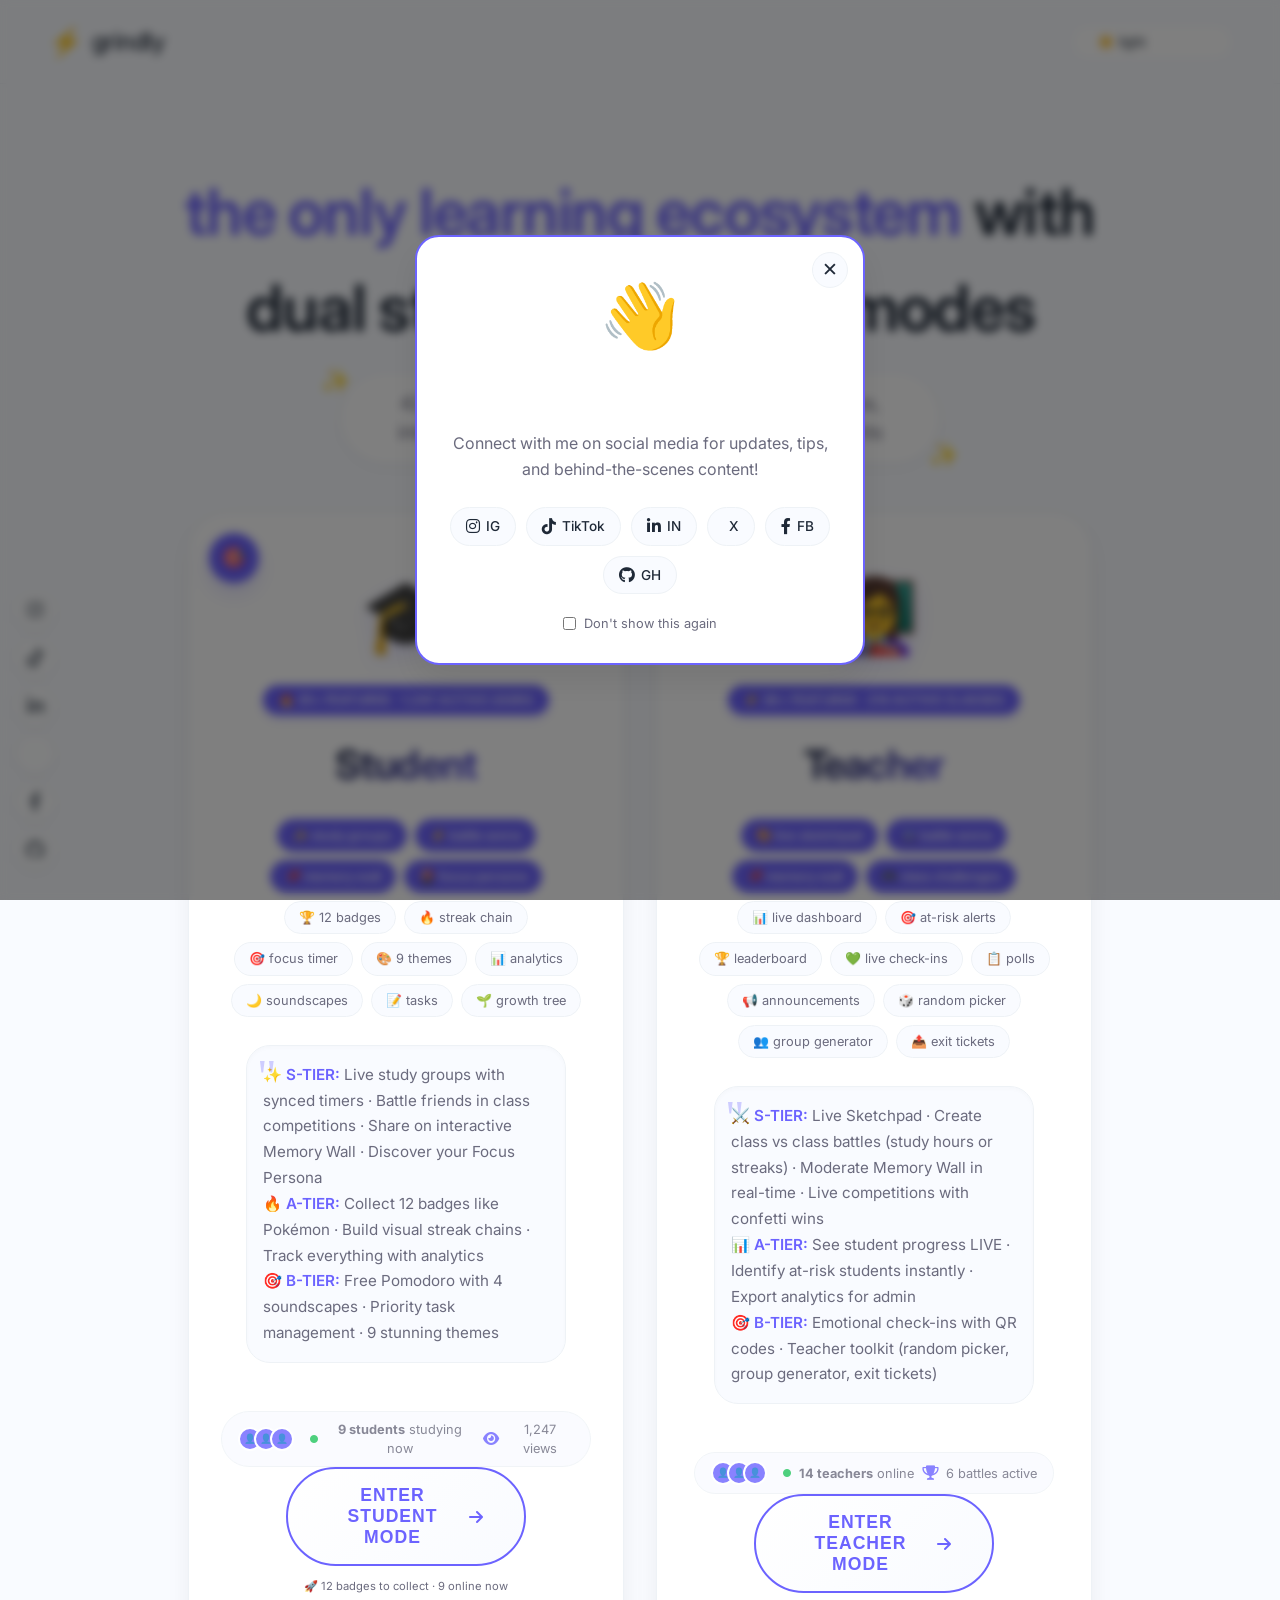
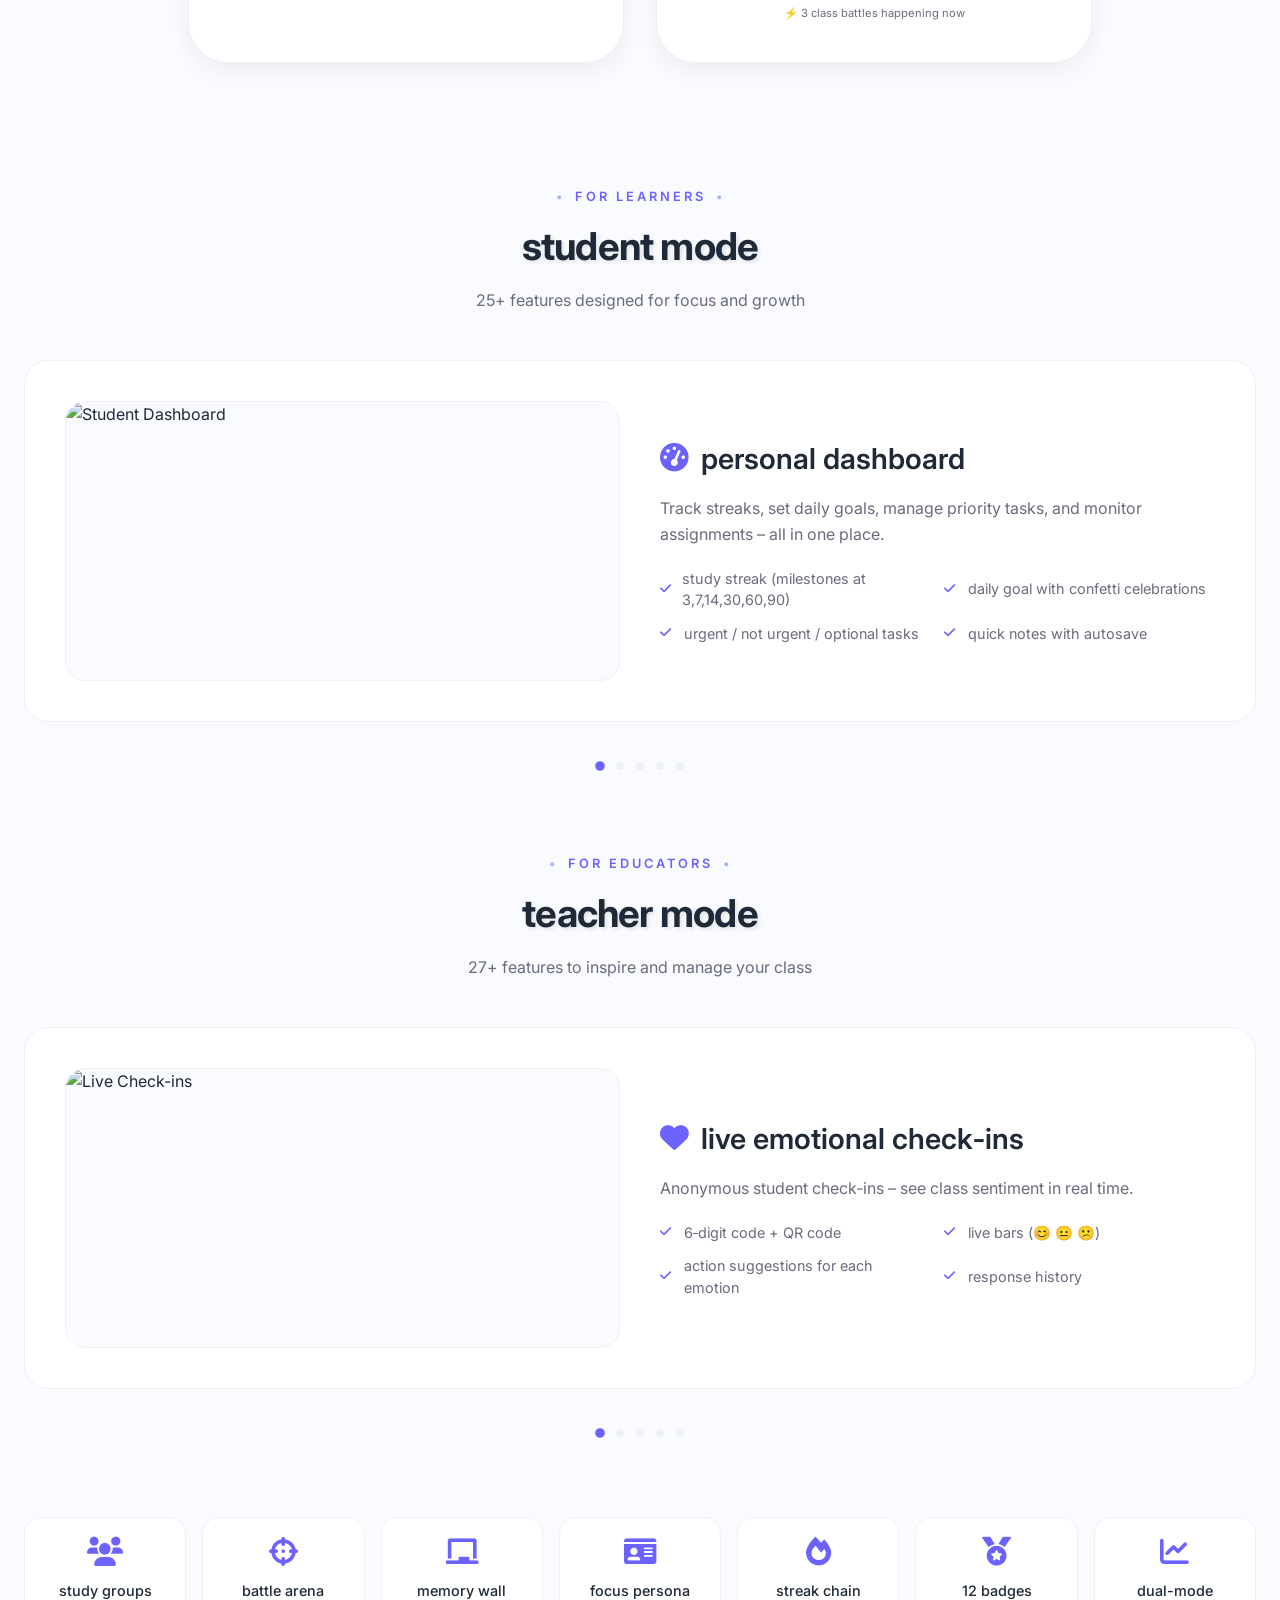
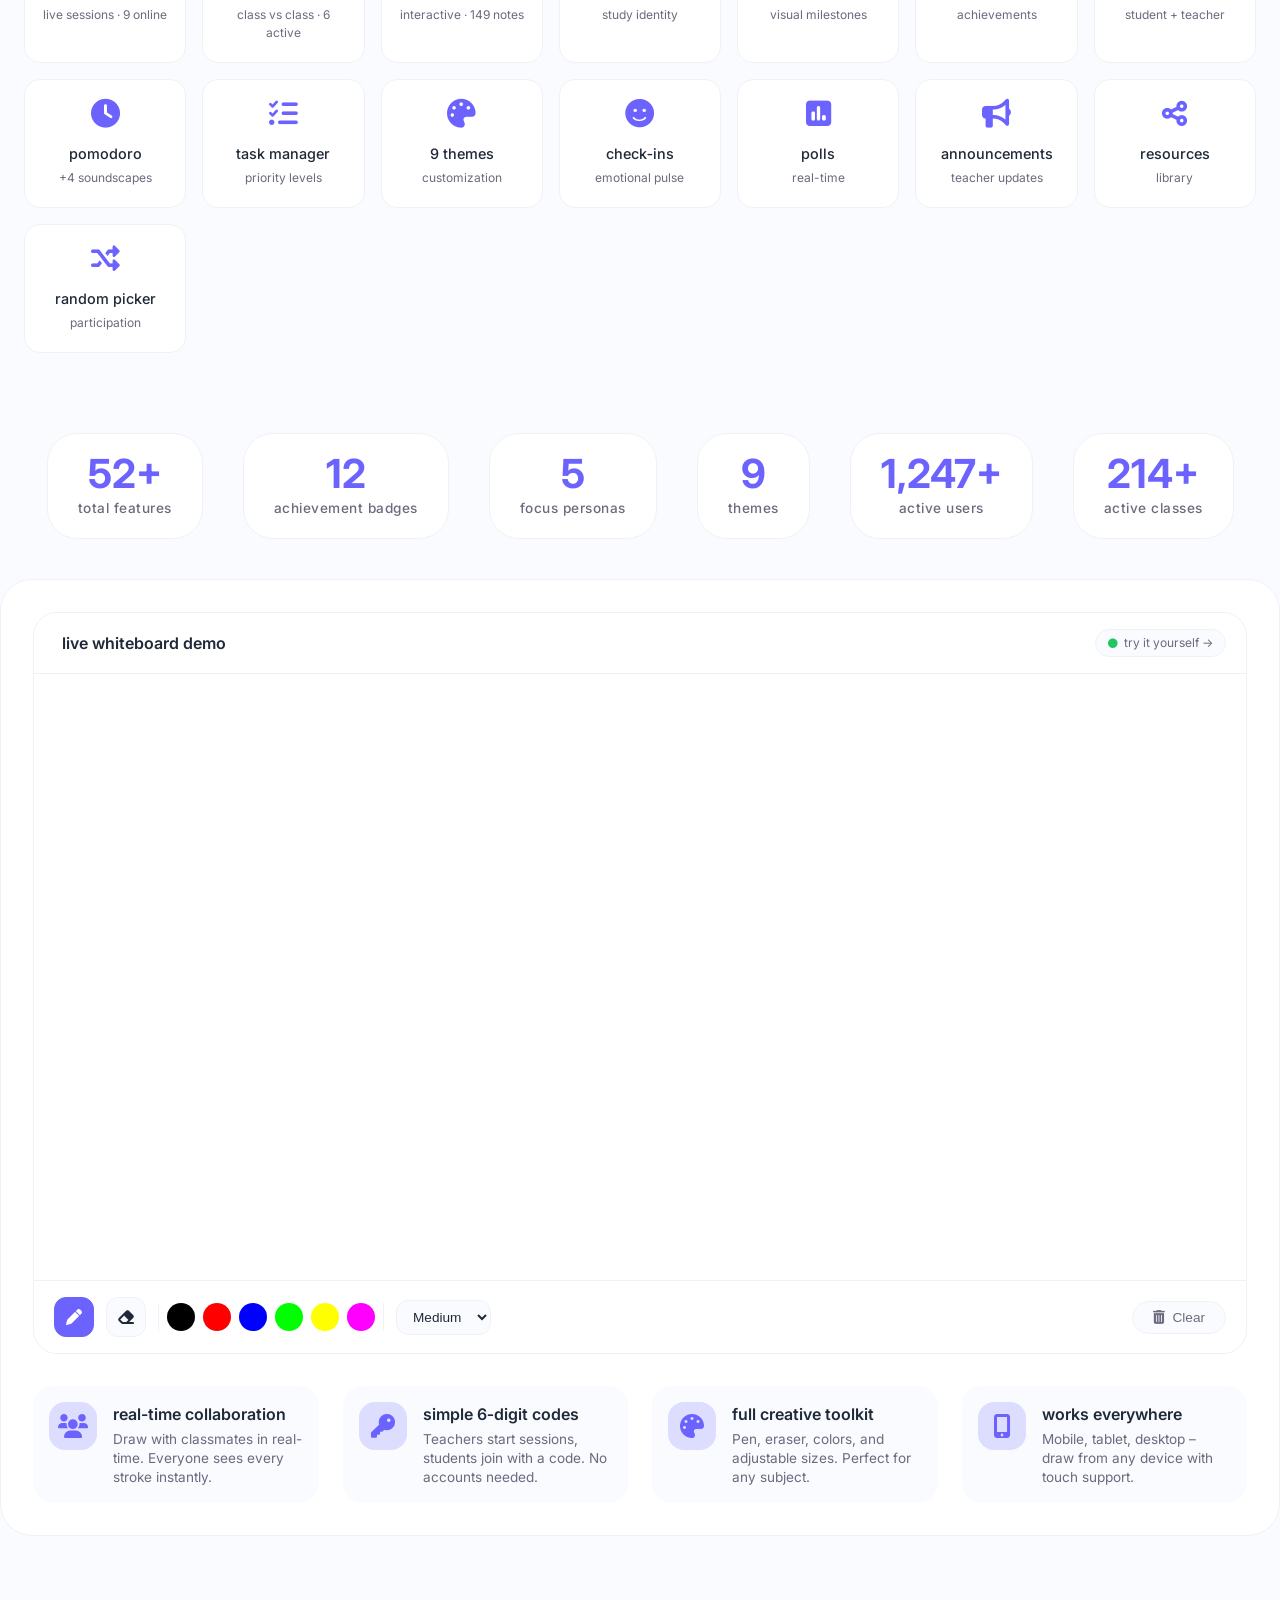
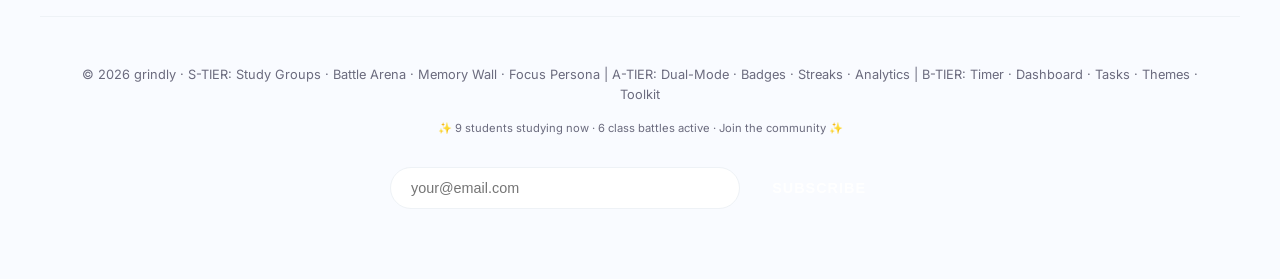
==== commit b607046a: "Update index.html" ====
--- a/index.html
+++ b/index.html
@@ -11,7 +11,11 @@
 <head>
 <meta charset="UTF-8">
 <title>Grindly · modern learning ecosystem</title>
-
+<link rel="apple-touch-icon" sizes="180x180" href="/apple-touch-icon.png">
+<link rel="icon" type="image/png" sizes="32x32" href="/favicon-32x32.png">
+<link rel="icon" type="image/png" sizes="16x16" href="/favicon-16x16.png">
+<link rel="icon" href="/favicon.ico">
+<link rel="manifest" href="/site.webmanifest">
   <meta name="viewport" content="width=device-width, initial-scale=1.0">
 <meta name="description" content="Complete feature set for students & teachers – clean, professional, and intuitive.">
 <!-- Fonts – clean and modern -->
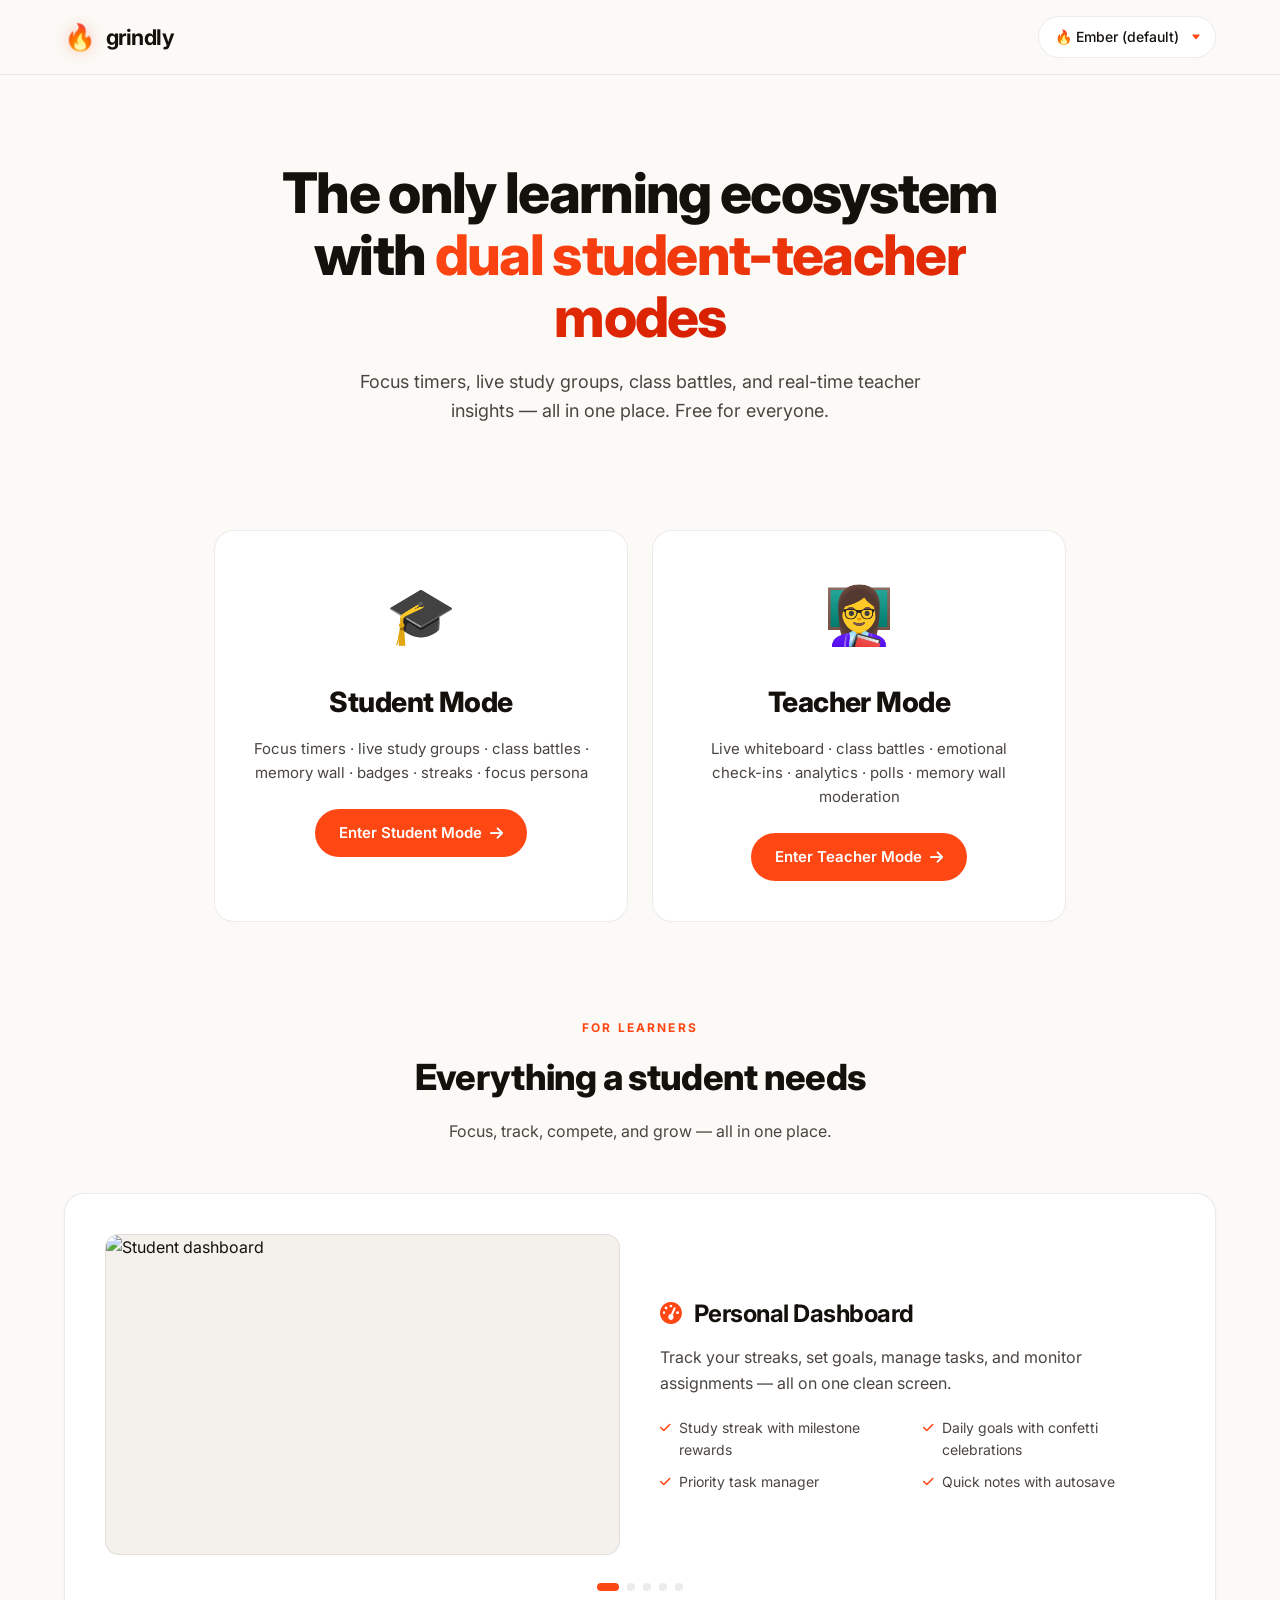
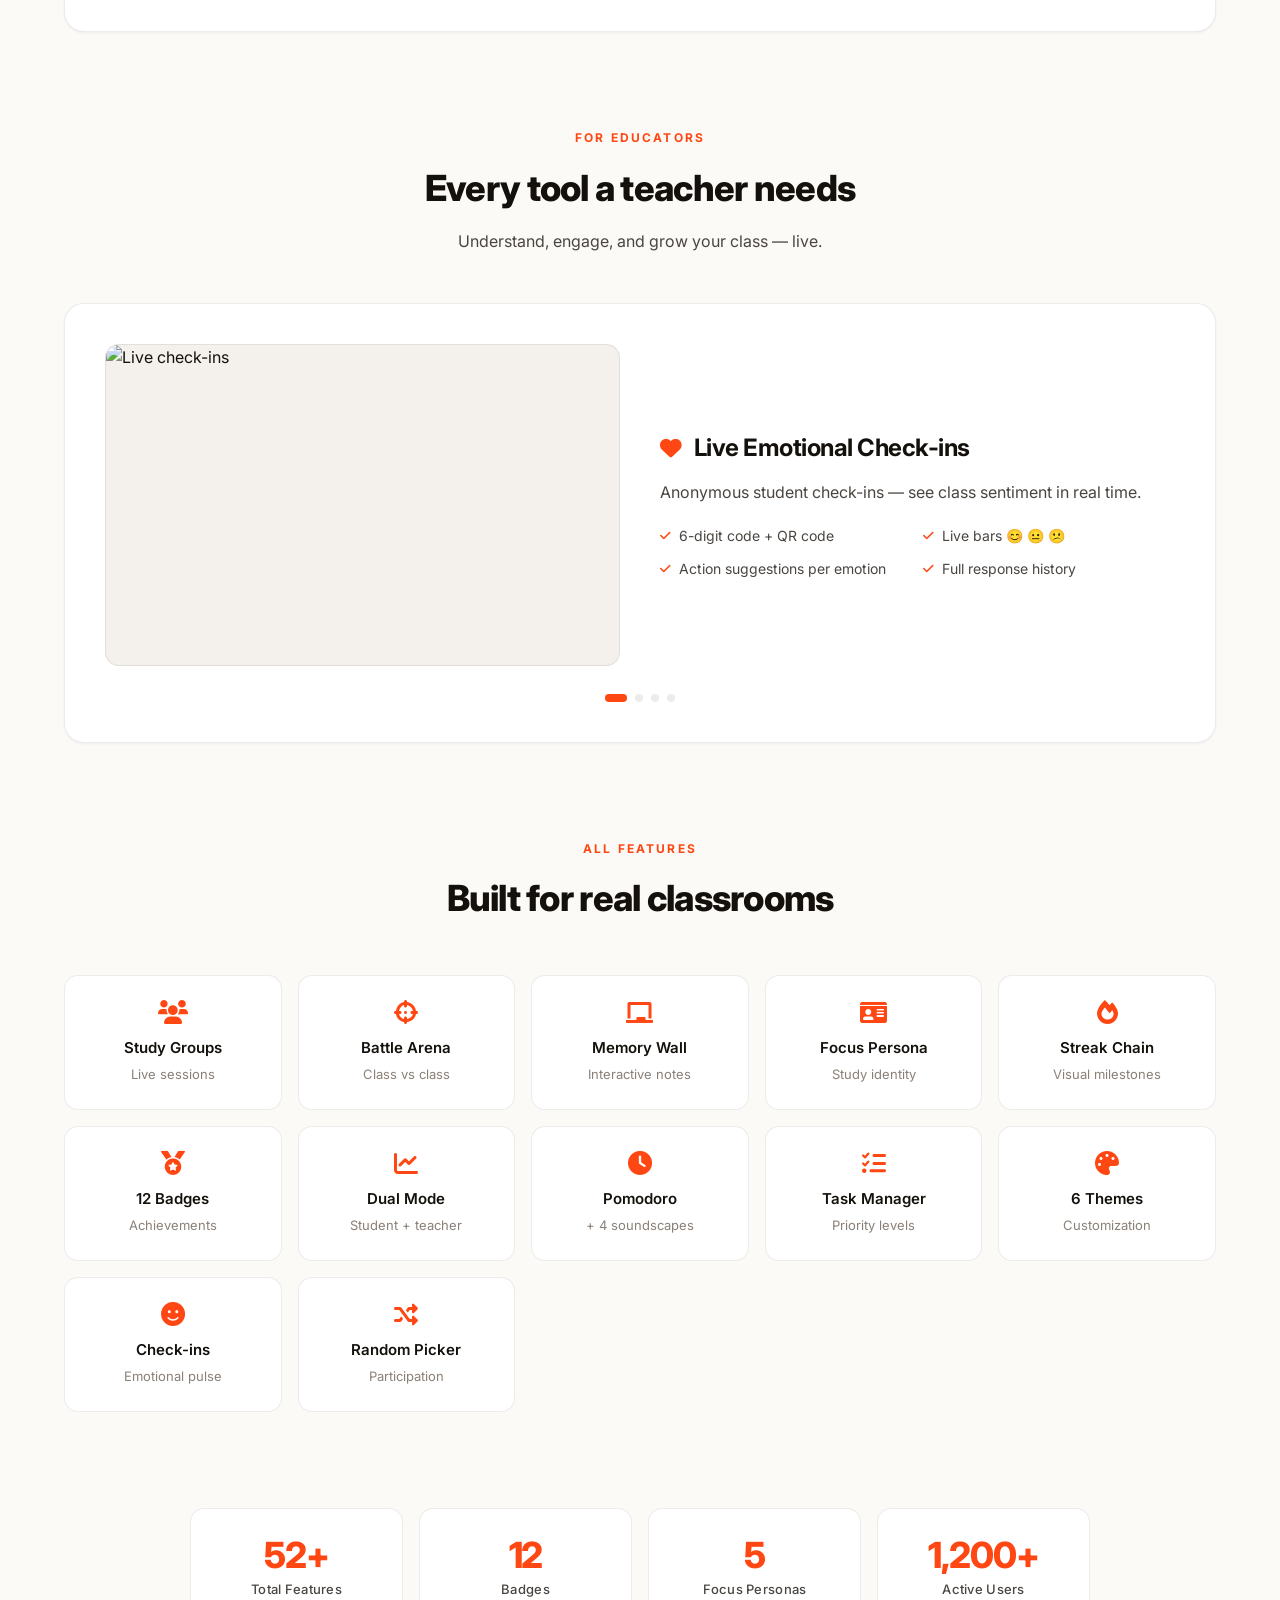
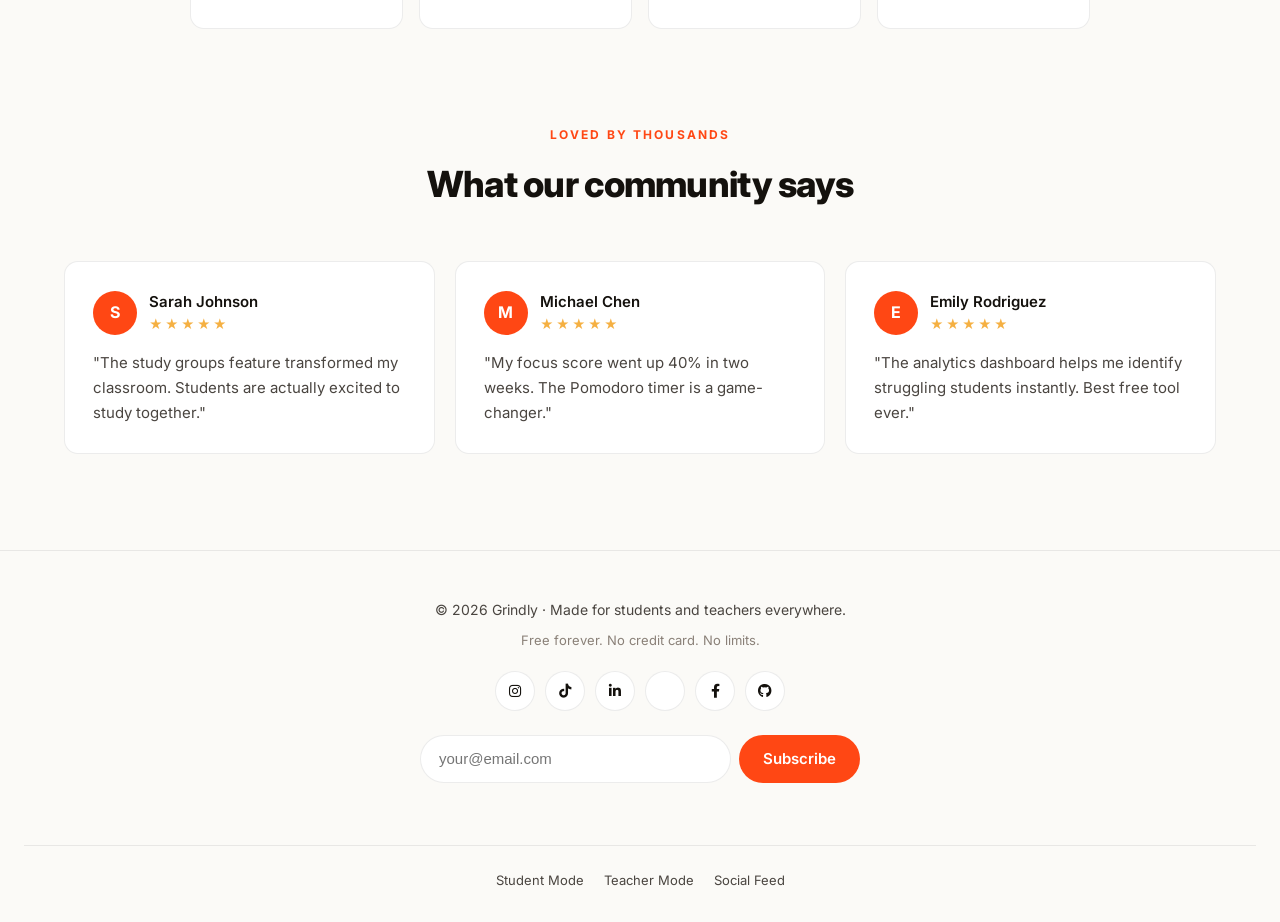
==== commit d8319340: "update index.html" ====
--- a/index.html
+++ b/index.html
@@ -1,2684 +1,1061 @@
 <!DOCTYPE html>
-<!-- Google tag (gtag.js) -->
-<script async src="https://www.googletagmanager.com/gtag/js?id=G-R3FJ3LMC39"></script>
-<script>
-  window.dataLayer = window.dataLayer || [];
-  function gtag(){dataLayer.push(arguments);}
-  gtag('js', new Date());
-  gtag('config', 'G-R3FJ3LMC39');
-</script>
 <html lang="en">
 <head>
 <meta charset="UTF-8">
-<title>Grindly · modern learning ecosystem</title>
+<meta name="viewport" content="width=device-width, initial-scale=1.0">
+<title>Grindly · Modern Learning Ecosystem</title>
+
+<!-- Favicons -->
 <link rel="apple-touch-icon" sizes="180x180" href="/apple-touch-icon.png">
 <link rel="icon" type="image/png" sizes="32x32" href="/favicon-32x32.png">
 <link rel="icon" type="image/png" sizes="16x16" href="/favicon-16x16.png">
 <link rel="icon" href="/favicon.ico">
 <link rel="manifest" href="/site.webmanifest">
-  <meta name="viewport" content="width=device-width, initial-scale=1.0">
-<meta name="description" content="Complete feature set for students & teachers – clean, professional, and intuitive.">
-<!-- Fonts – clean and modern -->
+<link rel="canonical" href="https://grindlylearn.com/">
+
+<!-- Primary SEO -->
+<meta name="title" content="Grindly · Free Study Tool with Live Study Groups & Class Battles">
+<meta name="description" content="Join 1,200+ students using Grindly for focus timers, study streaks, class battles, and live whiteboards. 100% free for teachers and students.">
+<meta name="keywords" content="study timer, pomodoro for students, class engagement tool, live study groups, student focus app, teacher productivity, class battles, memory wall, study streak, focus persona">
+<meta name="robots" content="index, follow, max-snippet:-1, max-image-preview:large">
+
+<!-- Open Graph -->
+<meta property="og:type" content="website">
+<meta property="og:url" content="https://grindlylearn.com/">
+<meta property="og:title" content="Grindly · The Complete Learning Ecosystem">
+<meta property="og:description" content="Study groups, focus timers, class battles, and real-time teacher analytics. 100% free.">
+<meta property="og:image" content="https://grindlylearn.com/og-image.png">
+
+<!-- Twitter -->
+<meta name="twitter:card" content="summary_large_image">
+<meta name="twitter:title" content="Grindly · Learn Smarter Together">
+<meta name="twitter:description" content="Free platform for students and teachers. Live study groups. Class battles. Focus analytics.">
+<meta name="twitter:image" content="https://grindlylearn.com/twitter-image.png">
+
+<!-- Fonts -->
 <link rel="preconnect" href="https://fonts.googleapis.com">
 <link rel="preconnect" href="https://fonts.gstatic.com" crossorigin>
-<link href="https://fonts.googleapis.com/css2?family=Inter:ital,opsz,wght@0,14..32,100..900;1,14..32,100..900&display=swap" rel="stylesheet">
-<!-- Icons – subtle -->
-<link rel="stylesheet" href="https://cdnjs.cloudflare.com/ajax/libs/font-awesome/6.0.0/css/all.min.css">
+<link href="https://fonts.googleapis.com/css2?family=Inter:wght@400;500;600;700;800&display=swap" rel="stylesheet">
+
+<!-- Icons -->
+<link rel="stylesheet" href="https://cdnjs.cloudflare.com/ajax/libs/font-awesome/6.0.0/css/all.min.css" referrerpolicy="no-referrer">
+
+<!-- Schema -->
+<script type="application/ld+json">
+{
+  "@context": "https://schema.org",
+  "@type": "WebApplication",
+  "name": "Grindly",
+  "url": "https://grindlylearn.com",
+  "description": "Free study platform with focus timers, class battles, memory wall, and real-time teacher analytics",
+  "applicationCategory": "EducationalApplication",
+  "operatingSystem": "Web",
+  "offers": { "@type": "Offer", "price": "0", "priceCurrency": "USD" },
+  "aggregateRating": { "@type": "AggregateRating", "ratingValue": "4.8", "ratingCount": "342" }
+}
+</script>
+
 <style>
-/* ===== PRESERVE YOUR ORIGINAL THEME VARIABLES ===== */
+/* ============================================================
+   TOKENS
+   ============================================================ */
 :root {
-  --bg: #f9fbff;
+  --bg: #fbfaf7;
+  --bg-alt: #f4f1ec;
   --card: #ffffff;
-  --accent: #6c63ff;
-  --accent-soft: #b9b3ff;
-  --accent-glow: rgba(108, 99, 255, 0.2);
-  --text: #1f2937;
-  --text-light: #6b6b7e;
-  --border: #eef2f6;
-  --spacing-xs: 4px;
-  --spacing-sm: 8px;
-  --spacing-md: 16px;
-  --spacing-lg: 32px;
-  --spacing-xl: 64px;
-  --spacing-2xl: 96px;
+  --text: #14110d;
+  --text-mid: #4a4540;
+  --text-soft: #8a8078;
+  --border: rgba(20, 17, 13, 0.08);
+  --accent: #ff4714;
+  --accent-hot: #d61f00;
+  --accent-soft: rgba(255, 71, 20, 0.10);
+  --accent-glow: rgba(255, 71, 20, 0.28);
   --radius-sm: 8px;
-  --radius-md: 12px;
-  --radius-lg: 16px;
-  --radius-xl: 24px;
-  --radius-2xl: 32px;
-  --shadow-sm: 0 2px 8px rgba(0,0,0,0.02);
-  --shadow-md: 0 4px 16px rgba(0,0,0,0.04);
-  --shadow-lg: 0 8px 24px rgba(0,0,0,0.06);
-  --shadow-xl: 0 16px 32px rgba(0,0,0,0.08);
-  --shadow-glow: 0 0 30px var(--accent-glow);
-  --transition: all 0.3s cubic-bezier(0.34, 1.56, 0.64, 1);
-}
-
-body.purple {
-  --bg: #140a26;
-  --card: #24144a;
-  --accent: #b388ff;
-  --accent-soft: #e0cfff;
-  --accent-glow: rgba(179, 136, 255, 0.25);
-  --text: #f3eefe;
-  --text-light: #d6ccff;
-  --border: #3a2a5a;
-}
-body.ocean {
-  --bg: #0a1929;
-  --card: #1e3a5f;
-  --accent: #00b4d8;
-  --accent-soft: #90e0ef;
-  --accent-glow: rgba(0, 180, 216, 0.25);
-  --text: #caf0f8;
-  --text-light: #9bdaf0;
-  --border: #2d4b6e;
-}
-body.forest {
-  --bg: #1a2f1a;
-  --card: #2d5016;
-  --accent: #52b788;
-  --accent-soft: #b7e4c7;
-  --accent-glow: rgba(82, 183, 136, 0.25);
-  --text: #d8f3dc;
-  --text-light: #b7e4c7;
-  --border: #3d6130;
-}
-body.sunset {
-  --bg: #2b1a1a;
-  --card: #4a2c2c;
-  --accent: #ff6b6b;
-  --accent-soft: #ffb3b3;
-  --accent-glow: rgba(255, 107, 107, 0.25);
-  --text: #ffe5e5;
-  --text-light: #ffd6d6;
-  --border: #5e4040;
-}
-
-/* ===== BASE ===== */
-* {
-  margin: 0;
-  padding: 0;
-  box-sizing: border-box;
-}
+  --radius: 14px;
+  --radius-lg: 20px;
+  --radius-pill: 999px;
+  --shadow-sm: 0 1px 3px rgba(20, 17, 13, 0.05);
+  --shadow: 0 6px 20px rgba(20, 17, 13, 0.07);
+  --shadow-lg: 0 20px 50px rgba(20, 17, 13, 0.12);
+  --ease: cubic-bezier(.2, .8, .2, 1);
+}
+
+body.theme-purple {
+  --bg: #140a26; --bg-alt: #1d1038; --card: #1d1038;
+  --text: #f3eefe; --text-mid: #c7b7e6; --text-soft: #8a7aa8;
+  --border: rgba(255,255,255,0.08);
+  --accent: #b388ff; --accent-hot: #9b5cff;
+  --accent-soft: rgba(179,136,255,0.14);
+  --accent-glow: rgba(179,136,255,0.35);
+}
+body.theme-ocean {
+  --bg: #061a24; --bg-alt: #0a2532; --card: #0a2532;
+  --text: #e0f2fe; --text-mid: #a3c8dd; --text-soft: #6c93a8;
+  --border: rgba(125,211,252,0.14);
+  --accent: #22d3ee; --accent-hot: #0891b2;
+  --accent-soft: rgba(34,211,238,0.14);
+  --accent-glow: rgba(34,211,238,0.32);
+}
+body.theme-forest {
+  --bg: #04180e; --bg-alt: #0a2818; --card: #0a2818;
+  --text: #d1fae5; --text-mid: #a3ccbb; --text-soft: #6d9884;
+  --border: rgba(74,222,128,0.14);
+  --accent: #4ade80; --accent-hot: #16a34a;
+  --accent-soft: rgba(74,222,128,0.14);
+  --accent-glow: rgba(74,222,128,0.32);
+}
+body.theme-sunset {
+  --bg: #1a0a14; --bg-alt: #240e1c; --card: #240e1c;
+  --text: #ffedd5; --text-mid: #e0c0a8; --text-soft: #a88a76;
+  --border: rgba(251,113,133,0.16);
+  --accent: #fb7185; --accent-hot: #e11d48;
+  --accent-soft: rgba(251,113,133,0.14);
+  --accent-glow: rgba(251,113,133,0.34);
+}
+body.theme-dark {
+  --bg: #0f1014; --bg-alt: #17181e; --card: #17181e;
+  --text: #eceef4; --text-mid: #b8bcc8; --text-soft: #6d7280;
+  --border: rgba(255,255,255,0.06);
+  --accent: #ff5722; --accent-hot: #ff2200;
+  --accent-soft: rgba(255,87,34,0.14);
+  --accent-glow: rgba(255,87,34,0.35);
+}
+
+/* ============================================================
+   RESET + BASE
+   ============================================================ */
+*, *::before, *::after { margin: 0; padding: 0; box-sizing: border-box; }
+html { scroll-behavior: smooth; -webkit-text-size-adjust: 100%; }
 
 body {
-  font-family: 'Inter', -apple-system, sans-serif;
+  font-family: 'Inter', -apple-system, BlinkMacSystemFont, 'Segoe UI', sans-serif;
+  font-size: 16px;
+  line-height: 1.6;
+  color: var(--text);
   background: var(--bg);
-  color: var(--text);
-  line-height: 1.5;
-  transition: background 0.3s ease, color 0.2s ease;
-  scroll-behavior: smooth;
   -webkit-font-smoothing: antialiased;
   -moz-osx-font-smoothing: grayscale;
-}
-
-/* ===== CLEAN HEADER ===== */
-.header {
-  padding: 20px 48px;
-  display: flex;
-  justify-content: space-between;
-  align-items: center;
-  max-width: 1400px;
-  margin: 0 auto;
-  width: 100%;
+  transition: background .3s var(--ease), color .3s var(--ease);
+}
+
+img { max-width: 100%; height: auto; display: block; }
+button, select { font: inherit; color: inherit; }
+a { color: var(--accent); text-decoration: none; }
+
+/* ============================================================
+   LAYOUT
+   ============================================================ */
+.container { max-width: 1200px; margin: 0 auto; padding: 0 24px; }
+
+/* ============================================================
+   HEADER
+   ============================================================ */
+.site-header {
+  position: sticky; top: 0; z-index: 50;
+  background: var(--bg);
   border-bottom: 1px solid var(--border);
-  background: var(--bg);
-  position: relative;
-  z-index: 10;
-}
-
-.logo {
-  display: flex;
-  align-items: center;
-  gap: 8px;
-  font-size: 1.5rem;
-  font-weight: 500;
-  letter-spacing: -0.02em;
-}
-.logo span {
-  font-size: 1.8rem;
-  animation: pulse 2s infinite;
-}
-
-@keyframes pulse {
-  0% { transform: scale(1); }
-  50% { transform: scale(1.1); }
-  100% { transform: scale(1); }
-}
-
-.theme-selector {
-  padding: 8px 24px;
-  border-radius: 40px;
+  padding: 16px 0;
+  backdrop-filter: blur(12px);
+}
+.site-header .container {
+  display: flex; justify-content: space-between; align-items: center; gap: 16px;
+}
+.brand {
+  display: flex; align-items: center; gap: 10px;
+  font-size: 1.35rem; font-weight: 700; letter-spacing: -0.02em;
+  color: var(--text);
+}
+.brand-flame {
+  font-size: 1.6rem;
+  animation: flicker 2.6s ease-in-out infinite;
+  filter: drop-shadow(0 0 8px var(--accent-glow));
+}
+@keyframes flicker {
+  0%, 100% { transform: scale(1); opacity: 1; }
+  50%      { transform: scale(1.08); opacity: .9; }
+}
+
+.theme-select {
+  padding: 9px 36px 9px 16px;
+  border-radius: var(--radius-pill);
   border: 1px solid var(--border);
   background: var(--card);
   color: var(--text);
-  font-weight: 400;
+  font-size: 0.875rem;
+  font-weight: 500;
   cursor: pointer;
-  font-size: 0.9rem;
-  min-width: 160px;
-  appearance: none;
-  background-image: url("data:image/svg+xml,%3Csvg xmlns='http://www.w3.org/2000/svg' width='14' height='14' viewBox='0 0 16 16'%3E%3Cfill='%23666' d='M7.247 11.14 2.451 5.658C1.885 5.013 2.345 4 3.204 4h9.592a1 1 0 0 1 .753 1.659l-4.796 5.48a1 1 0 0 1-1.506 0z'/%3E%3C/svg%3E");
+  -webkit-appearance: none; appearance: none;
+  background-image: url("data:image/svg+xml,%3Csvg xmlns='http://www.w3.org/2000/svg' width='12' height='12' viewBox='0 0 16 16'%3E%3Cpath fill='%23ff4714' d='M7.247 11.14 2.451 5.658C1.885 5.013 2.345 4 3.204 4h9.592a1 1 0 0 1 .753 1.659l-4.796 5.48a1 1 0 0 1-1.506 0z'/%3E%3C/svg%3E");
   background-repeat: no-repeat;
-  background-position: right 16px center;
-  background-size: 12px;
-  transition: var(--transition);
-}
-
-.theme-selector:hover {
-  border-color: var(--accent);
-  box-shadow: 0 0 0 4px var(--accent-glow);
-}
-
-/* ===== HERO ===== */
+  background-position: right 14px center;
+  background-size: 10px;
+  transition: border-color .2s var(--ease), box-shadow .2s var(--ease);
+}
+.theme-select:hover { border-color: var(--accent); }
+.theme-select:focus { outline: none; box-shadow: 0 0 0 3px var(--accent-soft); }
+
+/* ============================================================
+   HERO
+   ============================================================ */
 .hero {
   text-align: center;
-  padding: 80px 24px 40px;
-  max-width: 1000px;
+  padding: 88px 24px 64px;
+  max-width: 820px;
   margin: 0 auto;
 }
-.hero-title {
-  font-size: clamp(2.8rem, 6vw, 4rem);
-  font-weight: 600;
-  letter-spacing: -0.02em;
-  margin-bottom: 16px;
+.hero h1 {
+  font-size: clamp(2.25rem, 5vw, 3.5rem);
+  font-weight: 800;
+  letter-spacing: -0.03em;
+  line-height: 1.1;
+  margin-bottom: 20px;
+}
+.hero h1 .accent {
+  background: linear-gradient(120deg, var(--accent) 0%, var(--accent-hot) 100%);
+  -webkit-background-clip: text; background-clip: text;
+  -webkit-text-fill-color: transparent;
+}
+.hero p {
+  font-size: 1.125rem;
+  color: var(--text-mid);
+  max-width: 620px;
+  margin: 0 auto 40px;
+  line-height: 1.6;
+}
+
+/* ============================================================
+   MODE CARDS
+   ============================================================ */
+.modes {
+  display: grid;
+  grid-template-columns: repeat(2, 1fr);
+  gap: 24px;
+  max-width: 900px;
+  margin: 0 auto 96px;
+  padding: 0 24px;
+}
+
+.mode-card {
+  display: block;
+  background: var(--card);
+  border: 1px solid var(--border);
+  border-radius: var(--radius-lg);
+  padding: 40px 32px;
+  text-align: center;
+  transition: all .25s var(--ease);
+  position: relative;
+  overflow: hidden;
   color: var(--text);
-  position: relative;
-  display: inline-block;
-}
-
-.hero-title:after {
+}
+.mode-card::before {
   content: '';
   position: absolute;
-  bottom: -8px;
-  left: 50%;
-  transform: translateX(-50%);
-  width: 80px;
-  height: 4px;
+  inset: 0;
+  background: linear-gradient(135deg, var(--accent-soft) 0%, transparent 60%);
+  opacity: 0;
+  transition: opacity .25s var(--ease);
+  pointer-events: none;
+}
+.mode-card:hover {
+  transform: translateY(-6px);
+  border-color: var(--accent);
+  box-shadow: 0 20px 50px var(--accent-glow);
+}
+.mode-card:hover::before { opacity: 1; }
+
+.mode-card__emoji {
+  font-size: 3.5rem;
+  margin-bottom: 20px;
+  display: inline-block;
+  transition: transform .3s var(--ease);
+}
+.mode-card:hover .mode-card__emoji { transform: scale(1.1) rotate(-4deg); }
+
+.mode-card__title {
+  font-size: 1.75rem;
+  font-weight: 800;
+  letter-spacing: -0.02em;
+  margin-bottom: 12px;
+}
+.mode-card__desc {
+  color: var(--text-mid);
+  font-size: 0.9375rem;
+  line-height: 1.6;
+  margin-bottom: 24px;
+}
+.mode-card__cta {
+  display: inline-flex; align-items: center; gap: 8px;
+  padding: 12px 24px;
   background: var(--accent);
-  border-radius: 2px;
-}
-
-.hero-title span {
-  color: var(--accent);
-  position: relative;
-  display: inline-block;
-}
-
-.hero-title span:hover {
-  animation: wave 0.5s ease;
-}
-
-@keyframes wave {
-  0%, 100% { transform: rotate(0deg); }
-  25% { transform: rotate(5deg); }
-  75% { transform: rotate(-5deg); }
-}
-
-.hero-subtitle {
-  font-size: 1.2rem;
-  color: var(--text-light);
-  max-width: 600px;
-  margin: 0 auto 48px;
-  font-weight: 400;
-  position: relative;
-  padding: 16px 24px;
-  background: var(--card);
-  border-radius: 60px;
-  border: 1px solid var(--border);
-  box-shadow: var(--shadow-md);
-}
-
-.hero-subtitle:before {
-  content: '✨';
-  position: absolute;
-  left: -20px;
-  top: -10px;
-  font-size: 1.5rem;
-  animation: sparkle 1.5s infinite;
-}
-
-.hero-subtitle:after {
-  content: '✨';
-  position: absolute;
-  right: -20px;
-  bottom: -10px;
-  font-size: 1.5rem;
-  animation: sparkle 1.5s infinite 0.5s;
-}
-
-@keyframes sparkle {
-  0%, 100% { opacity: 0.5; transform: scale(1); }
-  50% { opacity: 1; transform: scale(1.2); }
-}
-
-/* ===== TEMPTING MODE CARDS - COMPLETELY REDESIGNED ===== */
-.cards-container {
-  display: grid;
-  grid-template-columns: repeat(2, 1fr);
-  gap: 32px;
-  max-width: 1000px;
-  margin: 0 auto 80px;
-  padding: 0 24px;
-}
-
-.card {
-  background: var(--card);
-  border-radius: 40px;
-  padding: 48px 32px 40px;
-  border: 1px solid var(--border);
-  transition: var(--transition);
-  display: flex;
-  flex-direction: column;
-  align-items: center;
-  text-align: center;
-  position: relative;
-  overflow: hidden;
-  box-shadow: var(--shadow-lg);
-  backdrop-filter: blur(10px);
-  cursor: pointer;
-}
-
-/* PSYCHOLOGICAL TRIGGER 1: SCARCITY & FOMO */
-.card:before {
-  content: '';
-  position: absolute;
-  top: 0;
-  left: 0;
-  right: 0;
-  height: 6px;
-  background: linear-gradient(90deg, var(--accent), var(--accent-soft), var(--accent));
-  transform: translateX(-100%);
-  transition: transform 0.6s ease;
-}
-
-.card:hover:before {
-  transform: translateX(100%);
-}
-
-/* PSYCHOLOGICAL TRIGGER 2: SOCIAL PROOF BADGES */
-.card:after {
-  content: '🔥 9 ACTIVE NOW';
-  position: absolute;
-  top: 20px;
-  right: -40px;
-  background: var(--accent);
-  color: white;
-  padding: 8px 40px;
-  font-size: 0.7rem;
+  color: #fff;
+  border-radius: var(--radius-pill);
   font-weight: 600;
-  letter-spacing: 1px;
-  transform: rotate(45deg);
-  box-shadow: var(--shadow-md);
-  z-index: 2;
-  opacity: 0;
-  transition: opacity 0.3s ease;
-}
-
-.card:hover:after {
-  opacity: 1;
-}
-
-/* PSYCHOLOGICAL TRIGGER 3: AUTHORITY */
-.card[data-mode="student"]:hover {
-  transform: translateY(-8px) scale(1.02);
-  border-color: var(--accent);
-  box-shadow: var(--shadow-glow), var(--shadow-xl);
-}
-
-.card[data-mode="teacher"]:hover {
-  transform: translateY(-8px) scale(1.02);
-  border-color: var(--accent);
-  box-shadow: var(--shadow-glow), var(--shadow-xl);
-}
-
-.card-emoji {
-  font-size: 4.5rem;
-  margin-bottom: 16px;
-  position: relative;
-  z-index: 1;
-  transition: var(--transition);
-  filter: drop-shadow(0 8px 12px var(--accent-glow));
-}
-
-.card:hover .card-emoji {
-  transform: scale(1.1) rotate(5deg);
-}
-
-/* PSYCHOLOGICAL TRIGGER 4: RECIPROCITY (FREE VALUE) */
-.feature-count {
-  display: inline-block;
-  padding: 6px 16px;
-  background: var(--accent);
-  color: white;
-  border-radius: 40px;
+  font-size: 0.9375rem;
+  transition: all .2s var(--ease);
+}
+.mode-card:hover .mode-card__cta {
+  background: var(--accent-hot);
+  box-shadow: 0 8px 20px var(--accent-glow);
+}
+.mode-card__cta i { transition: transform .2s var(--ease); }
+.mode-card:hover .mode-card__cta i { transform: translateX(3px); }
+
+/* ============================================================
+   SECTION
+   ============================================================ */
+.section { max-width: 1200px; margin: 0 auto 96px; padding: 0 24px; }
+.section-head { text-align: center; margin-bottom: 48px; }
+.section-head__eyebrow {
   font-size: 0.75rem;
-  font-weight: 600;
-  letter-spacing: 0.5px;
-  margin-bottom: 20px;
-  position: relative;
-  z-index: 1;
-  box-shadow: 0 4px 10px var(--accent-glow);
-  animation: subtle-pulse 2s infinite;
-}
-
-@keyframes subtle-pulse {
-  0%, 100% { transform: scale(1); }
-  50% { transform: scale(1.05); }
-}
-
-.card h2 {
-  font-size: 2.5rem;
   font-weight: 700;
-  margin-bottom: 24px;
-  color: var(--text);
-  position: relative;
-  z-index: 1;
-  letter-spacing: -0.02em;
-  text-transform: capitalize;
-  background: linear-gradient(135deg, var(--text), var(--accent));
-  -webkit-background-clip: text;
-  -webkit-text-fill-color: transparent;
-  background-clip: text;
-}
-
-/* PSYCHOLOGICAL TRIGGER 5: LIKING & AESTHETICS */
-.feature-tags {
-  display: flex;
-  flex-wrap: wrap;
-  justify-content: center;
-  gap: 8px;
-  margin-bottom: 28px;
-  max-width: 380px;
-  position: relative;
-  z-index: 1;
-}
-
-.tag {
-  background: var(--bg);
-  padding: 6px 14px;
-  border-radius: 40px;
-  font-size: 0.8rem;
-  color: var(--text-light);
-  border: 1px solid var(--border);
-  font-weight: 400;
-  transition: var(--transition);
-  backdrop-filter: blur(5px);
-}
-
-.tag:hover {
-  background: var(--accent);
-  color: white;
-  border-color: var(--accent);
-  transform: scale(1.05);
-  box-shadow: 0 4px 12px var(--accent-glow);
-}
-
-.tag.s-tier {
-  background: var(--accent);
-  color: white;
-  border-color: var(--accent);
-  font-weight: 500;
-  position: relative;
-  overflow: hidden;
-}
-
-.tag.s-tier:before {
-  content: '✨';
-  position: absolute;
-  left: -10px;
-  top: -10px;
-  font-size: 0.6rem;
-  opacity: 0.5;
-}
-
-/* PSYCHOLOGICAL TRIGGER 6: CURIOSITY GAP */
-.card p {
-  color: var(--text-light);
-  margin-bottom: 32px;
-  font-size: 0.95rem;
-  line-height: 1.7;
-  max-width: 320px;
-  position: relative;
-  z-index: 1;
-  padding: 16px;
-  background: var(--bg);
-  border-radius: 24px;
-  border: 1px solid var(--border);
-  text-align: left;
-  box-shadow: inset 0 2px 4px rgba(0,0,0,0.02);
-}
-
-.card p strong {
-  color: var(--accent);
-  font-weight: 600;
-}
-
-.card p:before {
-  content: '"';
-  position: absolute;
-  top: -10px;
-  left: 10px;
-  font-size: 3rem;
-  color: var(--accent);
-  opacity: 0.3;
-  font-family: serif;
-}
-
-/* PSYCHOLOGICAL TRIGGER 7: COMMITMENT & CONSISTENCY */
-.enter-btn {
-  background: linear-gradient(135deg, var(--card), var(--bg));
-  border: 2px solid var(--accent);
-  color: var(--accent);
-  padding: 16px 40px;
-  border-radius: 60px;
-  font-weight: 600;
-  font-size: 1.1rem;
-  cursor: pointer;
-  transition: var(--transition);
-  width: 100%;
-  max-width: 240px;
-  display: flex;
-  align-items: center;
-  justify-content: center;
-  gap: 12px;
-  position: relative;
-  z-index: 1;
-  overflow: hidden;
+  letter-spacing: 0.18em;
   text-transform: uppercase;
-  letter-spacing: 1px;
-}
-
-.enter-btn:before {
-  content: '';
-  position: absolute;
-  top: 0;
-  left: 0;
-  right: 0;
-  bottom: 0;
-  background: var(--accent);
-  transform: scaleX(0);
-  transform-origin: left;
-  transition: transform 0.4s ease;
-  z-index: -1;
-}
-
-.enter-btn:hover {
-  color: white;
-  border-color: var(--accent);
-  transform: scale(1.05);
-  box-shadow: 0 10px 25px var(--accent-glow);
-}
-
-.enter-btn:hover:before {
-  transform: scaleX(1);
-}
-
-.enter-btn:hover i {
-  transform: translateX(8px) rotate(0deg);
-}
-
-.enter-btn i {
-  font-size: 1rem;
-  transition: transform 0.3s ease;
-}
-
-/* PSYCHOLOGICAL TRIGGER 8: URGENCY */
-.card .limited-offer {
-  position: absolute;
-  bottom: 100px;
-  right: -30px;
-  background: #ff4757;
-  color: white;
-  padding: 4px 30px;
-  font-size: 0.6rem;
-  font-weight: 600;
-  transform: rotate(-45deg);
-  letter-spacing: 1px;
-  box-shadow: var(--shadow-md);
-  opacity: 0;
-  transition: opacity 0.3s ease;
-}
-
-.card:hover .limited-offer {
-  opacity: 1;
-}
-
-/* PSYCHOLOGICAL TRIGGER 9: CURIOSITY (EYE CANDY) */
-.card .floating-badge {
-  position: absolute;
-  top: 20px;
-  left: 20px;
-  width: 50px;
-  height: 50px;
-  background: var(--accent);
-  border-radius: 50%;
-  display: flex;
-  align-items: center;
-  justify-content: center;
-  color: white;
-  font-size: 1.2rem;
-  font-weight: bold;
-  animation: float 3s infinite;
-  box-shadow: 0 10px 20px var(--accent-glow);
-  z-index: 3;
-}
-
-@keyframes float {
-  0%, 100% { transform: translateY(0) rotate(0deg); }
-  50% { transform: translateY(-10px) rotate(5deg); }
-}
-
-/* PSYCHOLOGICAL TRIGGER 10: SOCIAL PROOF */
-.social-proof {
-  display: flex;
-  align-items: center;
-  gap: 8px;
-  margin-top: 16px;
-  padding: 8px 16px;
-  background: var(--bg);
-  border-radius: 40px;
-  border: 1px solid var(--border);
-  font-size: 0.8rem;
-  color: var(--text-light);
-  position: relative;
-  z-index: 1;
-  opacity: 0.8;
-  transition: var(--transition);
-}
-
-.card:hover .social-proof {
-  opacity: 1;
-  transform: scale(1.05);
-}
-
-.social-proof i {
-  color: var(--accent);
-  font-size: 0.9rem;
-}
-
-.social-proof .avatars {
-  display: flex;
-  margin-right: 8px;
-}
-
-.social-proof .avatars span {
-  width: 24px;
-  height: 24px;
-  border-radius: 50%;
-  background: var(--accent);
-  border: 2px solid var(--card);
-  margin-left: -8px;
-  display: flex;
-  align-items: center;
-  justify-content: center;
-  color: white;
-  font-size: 0.6rem;
-  font-weight: bold;
-}
-
-.social-proof .avatars span:first-child {
-  margin-left: 0;
-}
-
-/* ===== SECTION HEADERS ===== */
-.section-wrapper {
-  max-width: 1300px;
-  margin: 0 auto 80px;
-  padding: 0 24px;
-}
-
-.section-header {
-  text-align: center;
-  margin-bottom: 48px;
-  position: relative;
-}
-
-.section-eyebrow {
-  font-size: 0.8rem;
-  text-transform: uppercase;
-  letter-spacing: 3px;
   color: var(--accent);
   margin-bottom: 12px;
-  font-weight: 600;
+  display: block;
+}
+.section-head__title {
+  font-size: clamp(1.75rem, 3.5vw, 2.25rem);
+  font-weight: 800;
+  letter-spacing: -0.02em;
+  margin-bottom: 12px;
+}
+.section-head__desc { color: var(--text-mid); font-size: 1rem; }
+
+/* ============================================================
+   SLIDESHOW
+   ============================================================ */
+.slideshow {
   position: relative;
-  display: inline-block;
-}
-
-.section-eyebrow:before, .section-eyebrow:after {
-  content: '•';
-  margin: 0 10px;
-  color: var(--accent);
-  opacity: 0.5;
-}
-
-.section-title {
-  font-size: 2.4rem;
+  background: var(--card);
+  border: 1px solid var(--border);
+  border-radius: var(--radius-lg);
+  padding: 40px;
+  box-shadow: var(--shadow-sm);
+}
+.slide { display: none; }
+.slide.active { display: block; animation: fadeSlide .35s var(--ease); }
+@keyframes fadeSlide { from { opacity: 0; transform: translateY(8px); } to { opacity: 1; transform: translateY(0); } }
+
+.slide__inner {
+  display: grid;
+  grid-template-columns: 1fr 1fr;
+  gap: 40px;
+  align-items: center;
+}
+.slide__img {
+  aspect-ratio: 16 / 10;
+  border-radius: var(--radius);
+  overflow: hidden;
+  background: var(--bg-alt);
+  border: 1px solid var(--border);
+}
+.slide__img img { width: 100%; height: 100%; object-fit: cover; }
+.slide__title {
+  display: flex; align-items: center; gap: 12px;
+  font-size: 1.5rem;
   font-weight: 700;
   letter-spacing: -0.02em;
   margin-bottom: 12px;
-  color: var(--text);
-  text-shadow: 2px 2px 4px rgba(0,0,0,0.1);
-}
-
-.section-description {
-  font-size: 1rem;
-  color: var(--text-light);
-  max-width: 500px;
-  margin: 0 auto;
-  position: relative;
-}
-
-/* Rest of your original styles preserved */
-.slideshow-container {
-  position: relative;
-  background: var(--card);
-  border-radius: 24px;
-  padding: 40px;
-  border: 1px solid var(--border);
-  margin-bottom: 40px;
-}
-
-.slide {
-  display: none;
-}
-
-.slide.active {
-  display: block;
-  animation: fade 0.3s ease;
-}
-
-@keyframes fade {
-  from { opacity: 0; }
-  to { opacity: 1; }
-}
-
-.slide-content {
-  display: flex;
-  flex-wrap: wrap;
-  gap: 40px;
-  align-items: center;
-}
-
-.slide-image {
-  flex: 1 1 300px;
-  min-width: 260px;
-  height: 280px;
-  border-radius: 20px;
-  overflow: hidden;
-  border: 1px solid var(--border);
-  background: var(--bg);
-}
-
-.slide-image img {
-  width: 100%;
-  height: 100%;
-  object-fit: cover;
-  display: block;
-  transition: transform 0.3s ease;
-}
-
-.slide-image:hover img {
-  transform: scale(1.02);
-}
-
-.slide-text {
-  flex: 1 1 300px;
-}
-
-.slide-text h3 {
-  font-size: 1.8rem;
-  font-weight: 600;
-  margin-bottom: 16px;
-  display: flex;
-  align-items: center;
-  gap: 12px;
-}
-
-.slide-text h3 i {
-  color: var(--accent);
-  font-size: 1.8rem;
-}
-
-.slide-text p {
-  color: var(--text-light);
-  margin-bottom: 20px;
-  line-height: 1.6;
-}
-
-.feature-list {
-  list-style: none;
+}
+.slide__title i { color: var(--accent); font-size: 1.35rem; }
+.slide__desc { color: var(--text-mid); margin-bottom: 20px; line-height: 1.6; }
+.slide__list { list-style: none; display: grid; grid-template-columns: repeat(2, 1fr); gap: 10px; }
+.slide__list li {
+  display: flex; align-items: flex-start; gap: 8px;
+  font-size: 0.875rem;
+  color: var(--text-mid);
+}
+.slide__list i { color: var(--accent); font-size: 0.75rem; margin-top: 5px; flex-shrink: 0; }
+
+.slideshow__nav { display: flex; justify-content: center; gap: 8px; margin-top: 28px; }
+.slideshow__dot {
+  width: 8px; height: 8px; border-radius: 50%;
+  background: var(--border);
+  border: none; cursor: pointer;
+  transition: all .2s var(--ease);
+  padding: 0;
+}
+.slideshow__dot:hover { background: var(--accent); opacity: .6; }
+.slideshow__dot.active { background: var(--accent); width: 22px; border-radius: var(--radius-pill); }
+
+/* ============================================================
+   FEATURE GRID
+   ============================================================ */
+.features {
   display: grid;
-  grid-template-columns: repeat(2, 1fr);
-  gap: 12px;
-  margin-top: 16px;
-}
-
-.feature-list li {
-  display: flex;
-  align-items: center;
-  gap: 8px;
-  font-size: 0.9rem;
-  color: var(--text-light);
-}
-
-.feature-list i {
-  color: var(--accent);
-  font-size: 0.8rem;
-  width: 16px;
-}
-
-.slideshow-nav {
-  display: flex;
-  justify-content: center;
-  gap: 12px;
-  margin-top: 24px;
-}
-
-.nav-dot {
-  width: 8px;
-  height: 8px;
-  border-radius: 50%;
-  background: var(--border);
-  cursor: pointer;
-  transition: var(--transition);
-}
-
-.nav-dot:hover {
-  background: var(--accent);
-  opacity: 0.5;
-}
-
-.nav-dot.active {
-  background: var(--accent);
-  transform: scale(1.2);
-}
-
-.nav-arrow {
-  position: absolute;
-  top: 50%;
-  transform: translateY(-50%);
-  width: 40px;
-  height: 40px;
-  border-radius: 50%;
+  grid-template-columns: repeat(auto-fit, minmax(180px, 1fr));
+  gap: 16px;
+}
+.feature {
   background: var(--card);
   border: 1px solid var(--border);
-  display: flex;
-  align-items: center;
-  justify-content: center;
-  cursor: pointer;
-  transition: var(--transition);
-  color: var(--text);
-  opacity: 0;
-}
-
-.slideshow-container:hover .nav-arrow {
-  opacity: 0.7;
-}
-
-.nav-arrow:hover {
-  opacity: 1 !important;
-  background: var(--accent);
-  color: white;
+  border-radius: var(--radius);
+  padding: 24px 20px;
+  text-align: center;
+  transition: all .2s var(--ease);
+}
+.feature:hover {
   border-color: var(--accent);
-}
-
-.nav-arrow.left {
-  left: 16px;
-}
-
-.nav-arrow.right {
-  right: 16px;
-}
-
-.feature-grid {
+  transform: translateY(-3px);
+  box-shadow: 0 8px 24px var(--accent-soft);
+}
+.feature i {
+  font-size: 1.5rem;
+  color: var(--accent);
+  display: block;
+  margin-bottom: 12px;
+}
+.feature__title { font-weight: 600; font-size: 0.9375rem; margin-bottom: 4px; }
+.feature__sub { font-size: 0.8125rem; color: var(--text-soft); }
+
+/* ============================================================
+   STATS
+   ============================================================ */
+.stats {
   display: grid;
-  grid-template-columns: repeat(auto-fit, minmax(160px, 1fr));
+  grid-template-columns: repeat(auto-fit, minmax(140px, 1fr));
   gap: 16px;
-  margin: 40px 0;
-}
-
-.grid-item {
+  max-width: 900px;
+  margin: 0 auto;
+}
+.stat {
+  text-align: center;
+  padding: 28px 16px;
   background: var(--card);
   border: 1px solid var(--border);
-  border-radius: 16px;
-  padding: 20px 16px;
-  text-align: center;
-  transition: var(--transition);
-}
-
-.grid-item:hover {
-  border-color: var(--accent);
-  transform: translateY(-2px);
-  box-shadow: var(--shadow-glow);
-}
-
-.grid-item i {
-  font-size: 1.8rem;
-  color: var(--accent);
-  margin-bottom: 12px;
-  display: block;
-}
-
-.grid-item span {
-  font-size: 0.9rem;
-  font-weight: 500;
-  color: var(--text);
-}
-
-.grid-item small {
-  display: block;
-  font-size: 0.75rem;
-  color: var(--text-light);
-  margin-top: 4px;
-}
-
-.stats-row {
-  display: flex;
-  justify-content: center;
-  gap: 40px;
-  flex-wrap: wrap;
-  margin: 60px 0 40px;
-}
-
-.stat {
-  text-align: center;
-  padding: 20px 30px;
-  background: var(--card);
-  border-radius: 30px;
-  border: 1px solid var(--border);
-  transition: var(--transition);
-}
-
-.stat:hover {
-  transform: scale(1.05);
-  border-color: var(--accent);
-  box-shadow: var(--shadow-glow);
-}
-
-.stat-number {
-  font-size: 2.5rem;
-  font-weight: 700;
+  border-radius: var(--radius);
+  transition: all .2s var(--ease);
+}
+.stat:hover { border-color: var(--accent); transform: translateY(-2px); }
+.stat__number {
+  font-size: 2.25rem;
+  font-weight: 800;
+  letter-spacing: -0.03em;
   color: var(--accent);
   line-height: 1;
-  margin-bottom: 4px;
-}
-
-.stat-label {
-  font-size: 0.85rem;
-  color: var(--text-light);
-  letter-spacing: 0.5px;
+  margin-bottom: 6px;
+}
+.stat__label {
+  font-size: 0.8125rem;
+  color: var(--text-mid);
   font-weight: 500;
-}
-
-.footer {
-  text-align: center;
-  padding: 48px 24px 32px;
-  color: var(--text-light);
-  font-size: 0.8rem;
-  border-top: 1px solid var(--border);
-  max-width: 1200px;
-  margin: 0 auto;
-}
-
-@media (max-width: 800px) {
-  .cards-container {
-    grid-template-columns: 1fr;
-    max-width: 450px;
-  }
-  
-  .slide-content {
-    flex-direction: column;
-  }
-  
-  .nav-arrow {
-    display: none;
-  }
-  
-  .header {
-    padding: 16px 24px;
-  }
-}
-</style>
-</head>
-<body>
-
-<header class="header">
-  <div class="logo">
-    <span>⚡</span> grindly
-  </div>
-  <select onchange="changeTheme(this.value)" id="themeSelector" class="theme-selector">
-    <option value="">☀️ light</option>
-    <option value="purple">💜 purple</option>
-    <option value="ocean">🌊 ocean</option>
-    <option value="forest">🌲 forest</option>
-    <option value="sunset">🌅 sunset</option>
-  </select>
-</header>
-
-<main class="hero">
-  <h1 class="hero-title"><span>the only learning ecosystem</span> with dual student-teacher modes</h1>
-  <p class="hero-subtitle">42+ features including live study groups, class battles, interactive memory wall, and real-time teacher insights</p>
-  
-  <!-- ===== REDESIGNED CARDS WITH PSYCHOLOGICAL TRIGGERS ===== -->
-  <div class="cards-container">
-    <!-- Student Card -->
-    <div class="card" data-mode="student" onclick="location.href='studentmode.html'" style="cursor: pointer;">
-      <div class="floating-badge">🎯</div>
-      <div class="card-emoji">🎓</div>
-      <div class="feature-count">🔥 25+ FEATURES · 1,247 ACTIVE USERS</div>
-      <h2>student</h2>
-
-      <div class="feature-tags">
-        <span class="tag s-tier">✨ study groups</span>
-        <span class="tag s-tier">⚡ battle arena</span>
-        <span class="tag s-tier">📌 memory wall</span>
-        <span class="tag s-tier">🎴 focus persona</span>
-        <span class="tag">🏆 12 badges</span>
-        <span class="tag">🔥 streak chain</span>
-        <span class="tag">🎯 focus timer</span>
-        <span class="tag">🎨 9 themes</span>
-        <span class="tag">📊 analytics</span>
-        <span class="tag">🌙 soundscapes</span>
-        <span class="tag">📝 tasks</span>
-        <span class="tag">🌱 growth tree</span>
-      </div>
-
-      <p>
-        <strong>✨ S-TIER:</strong> Live study groups with synced timers · Battle friends in class competitions · Share on interactive Memory Wall · Discover your Focus Persona<br>
-        <strong>🔥 A-TIER:</strong> Collect 12 badges like Pokémon · Build visual streak chains · Track everything with analytics<br>
-        <strong>🎯 B-TIER:</strong> Free Pomodoro with 4 soundscapes · Priority task management · 9 stunning themes
-      </p>
-
-      <div class="social-proof">
-        <div class="avatars">
-          <span>👤</span>
-          <span>👤</span>
-          <span>👤</span>
-        </div>
-        <i class="fas fa-circle" style="color: #22c55e; font-size: 0.5rem;"></i>
-        <span><strong>9 students</strong> studying now</span>
-        <i class="fas fa-eye"></i> 1,247 views
-      </div>
-
-      <div class="limited-offer">FREE FOREVER</div>
-
-      <button class="enter-btn" onclick="event.stopPropagation(); location.href='studentmode.html'">
-        enter student mode <i class="fas fa-arrow-right"></i>
-      </button>
-      
-      <small style="margin-top: 12px; color: var(--text-light); font-size: 0.7rem;">🚀 12 badges to collect · 9 online now</small>
-    </div>
-    
-    <!-- Teacher Card -->
-    <div class="card" data-mode="teacher" onclick="location.href='teachermode.html'" style="cursor: pointer;">
-      <div class="floating-badge">👑</div>
-      <div class="card-emoji">👩‍🏫</div>
-      <div class="feature-count">⚡ 27+ FEATURES · 214 ACTIVE CLASSES</div>
-      <h2>teacher</h2>
-
-      <div class="feature-tags">
-        <span class="tag s-tier">⚔️ battle arena</span>
-        <span class="tag s-tier">📌 memory wall</span>
-        <span class="tag s-tier">🎮 class challenges</span>
-        <span class="tag">📊 live dashboard</span>
-        <span class="tag">🎯 at-risk alerts</span>
-        <span class="tag">🏆 leaderboard</span>
-        <span class="tag">💚 live check-ins</span>
-        <span class="tag">📋 polls</span>
-        <span class="tag">📢 announcements</span>
-        <span class="tag">🎲 random picker</span>
-        <span class="tag">👥 group generator</span>
-        <span class="tag">📤 exit tickets</span>
-      </div>
-
-      <p>
-        <strong>⚔️ S-TIER:</strong> Create class vs class battles (study hours or streaks) · Moderate Memory Wall in real-time · Live competitions with confetti wins<br>
-        <strong>📊 A-TIER:</strong> See student progress LIVE · Identify at-risk students instantly · Export analytics for admin<br>
-        <strong>🎯 B-TIER:</strong> Emotional check-ins with QR codes · Teacher toolkit (random picker, group generator, exit tickets)
-      </p>
-
-      <div class="social-proof">
-        <div class="avatars">
-          <span>👤</span>
-          <span>👤</span>
-          <span>👤</span>
-        </div>
-        <i class="fas fa-circle" style="color: #22c55e; font-size: 0.5rem;"></i>
-        <span><strong>14 teachers</strong> online</span>
-        <i class="fas fa-trophy"></i> 6 battles active
-      </div>
-
-      <div class="limited-offer">FREE FOR SCHOOLS</div>
-
-      <button class="enter-btn" onclick="event.stopPropagation(); location.href='teachermode.html'">
-        enter teacher mode <i class="fas fa-arrow-right"></i>
-      </button>
-      
-      <small style="margin-top: 12px; color: var(--text-light); font-size: 0.7rem;">⚡ 3 class battles happening now</small>
-    </div>
-  </div>
-</main>
-
-<!-- ===== STUDENT MODE SLIDESHOW (5 slides - including Focus Persona) ===== -->
-<div class="section-wrapper">
-  <div class="section-header">
-    <div class="section-eyebrow">for learners</div>
-    <h2 class="section-title">student mode</h2>
-    <p class="section-description">25+ features designed for focus and growth</p>
-  </div>
-
-  <div class="slideshow-container" id="studentSlideshow">
-    <!-- Slide 1: Dashboard -->
-    <div class="slide active">
-      <div class="slide-content">
-        <div class="slide-image">
-          <img src="student-dashboard.png" alt="Student Dashboard">
-        </div>
-        <div class="slide-text">
-          <h3><i class="fas fa-tachometer-alt"></i> personal dashboard</h3>
-          <p>Track streaks, set daily goals, manage priority tasks, and monitor assignments – all in one place.</p>
-          <ul class="feature-list">
-            <li><i class="fas fa-check"></i> study streak (milestones at 3,7,14,30,60,90)</li>
-            <li><i class="fas fa-check"></i> daily goal with confetti celebrations</li>
-            <li><i class="fas fa-check"></i> urgent / not urgent / optional tasks</li>
-            <li><i class="fas fa-check"></i> quick notes with autosave</li>
-          </ul>
-        </div>
-      </div>
-    </div>
-
-    <!-- Slide 2: Focus Portal -->
-    <div class="slide">
-      <div class="slide-content">
-        <div class="slide-image">
-          <img src="student-focus.png" alt="Focus Portal">
-        </div>
-        <div class="slide-text">
-          <h3><i class="fas fa-hourglass-half"></i> focus portal</h3>
-          <p>Distraction‑free zone with timer, sounds, and energy tracking.</p>
-          <ul class="feature-list">
-            <li><i class="fas fa-check"></i> pomodoro timer (customizable)</li>
-            <li><i class="fas fa-check"></i> distraction blocker (60s emergency unlock)</li>
-            <li><i class="fas fa-check"></i> study sounds – brown noise, rain, library</li>
-            <li><i class="fas fa-check"></i> energy log – discover your peak hours</li>
-            <li><i class="fas fa-check"></i> learn by teaching – grow your tree 🌱</li>
-          </ul>
-        </div>
-      </div>
-    </div>
-
-    <!-- Slide 3: Memory Wall -->
-    <div class="slide">
-      <div class="slide-content">
-        <div class="slide-image">
-          <img src="student-memory.png" alt="Memory Wall">
-        </div>
-        <div class="slide-text">
-          <h3><i class="fas fa-chalkboard"></i> memory wall</h3>
-          <p>Interactive class whiteboard – share achievements, encouragement, and questions.</p>
-          <ul class="feature-list">
-            <li><i class="fas fa-check"></i> add sticky notes with 6 colours</li>
-            <li><i class="fas fa-check"></i> drag & drop anywhere</li>
-            <li><i class="fas fa-check"></i> like others' notes</li>
-            <li><i class="fas fa-check"></i> real‑time updates</li>
-          </ul>
-        </div>
-      </div>
-    </div>
-
-    <!-- Slide 4: Gamification & Badges -->
-    <div class="slide">
-      <div class="slide-content">
-        <div class="slide-image">
-          <img src="student-badges.png" alt="Gamification and Badges">
-        </div>
-        <div class="slide-text">
-          <h3><i class="fas fa-medal"></i> gamification & analytics</h3>
-          <p>Unlock badges, grow a tree, and track progress with detailed charts.</p>
-          <ul class="feature-list">
-            <li><i class="fas fa-check"></i> 12 achievement badges</li>
-            <li><i class="fas fa-check"></i> growth tree (🌱 → 🌳)</li>
-            <li><i class="fas fa-check"></i> 6 analytics charts</li>
-            <li><i class="fas fa-check"></i> study heatmap & focus score</li>
-          </ul>
-        </div>
-      </div>
-    </div>
-
-    <!-- Slide 5: Focus Persona (NEW) -->
-    <div class="slide">
-      <div class="slide-content">
-        <div class="slide-image">
-          <img src="focus-persona.png" alt="Focus Persona Card">
-        </div>
-        <div class="slide-text">
-          <h3><i class="fas fa-id-card"></i> focus persona</h3>
-          <p>Discover your unique study identity based on your actual study patterns from the last 7 days.</p>
-          <ul class="feature-list">
-            <li><i class="fas fa-check"></i> analyzes start time, duration & frequency</li>
-            <li><i class="fas fa-check"></i> 5 unique personas to unlock</li>
-            <li><i class="fas fa-check"></i> 7-day focus hours chart</li>
-            <li><i class="fas fa-check"></i> shareable RPG-style card</li>
-            <li><i class="fas fa-check"></i> download as PNG for Instagram/Snapchat</li>
-          </ul>
-          <div style="margin-top: 12px; display: flex; gap: 6px; flex-wrap: wrap;">
-            <span class="tag" style="background: #8b5cf6;">🦉 Night Owl</span>
-            <span class="tag" style="background: #06b6d4;">🏊 Deep Diver</span>
-            <span class="tag" style="background: #eab308;">⚡ Sprinter</span>
-            <span class="tag" style="background: #10b981;">📚 Steady Scholar</span>
-            <span class="tag" style="background: #64748b;">🌙 Unawakened</span>
-          </div>
-        </div>
-      </div>
-    </div>
-
-    <!-- Navigation arrows -->
-    <div class="nav-arrow left" onclick="changeStudentSlide(-1)"><i class="fas fa-chevron-left"></i></div>
-    <div class="nav-arrow right" onclick="changeStudentSlide(1)"><i class="fas fa-chevron-right"></i></div>
-  </div>
-
-  <!-- Dots for 5 slides -->
-  <div class="slideshow-nav" id="studentDots">
-    <span class="nav-dot active" onclick="goToStudentSlide(0)"></span>
-    <span class="nav-dot" onclick="goToStudentSlide(1)"></span>
-    <span class="nav-dot" onclick="goToStudentSlide(2)"></span>
-    <span class="nav-dot" onclick="goToStudentSlide(3)"></span>
-    <span class="nav-dot" onclick="goToStudentSlide(4)"></span>
-  </div>
-</div>
-
-<!-- ===== TEACHER MODE SLIDESHOW (4 slides) ===== -->
-<div class="section-wrapper">
-  <div class="section-header">
-    <div class="section-eyebrow">for educators</div>
-    <h2 class="section-title">teacher mode</h2>
-    <p class="section-description">27+ features to inspire and manage your class</p>
-  </div>
-
-  <div class="slideshow-container" id="teacherSlideshow">
-    <!-- Slide 1: Live Check‑ins -->
-    <div class="slide active">
-      <div class="slide-content">
-        <div class="slide-image">
-          <img src="teacher-checkins.png" alt="Live Check-ins">
-        </div>
-        <div class="slide-text">
-          <h3><i class="fas fa-heart"></i> live emotional check‑ins</h3>
-          <p>Anonymous student check‑ins – see class sentiment in real time.</p>
-          <ul class="feature-list">
-            <li><i class="fas fa-check"></i> 6‑digit code + QR code</li>
-            <li><i class="fas fa-check"></i> live bars (😊 😐 😕)</li>
-            <li><i class="fas fa-check"></i> action suggestions for each emotion</li>
-            <li><i class="fas fa-check"></i> response history</li>
-          </ul>
-        </div>
-      </div>
-    </div>
-
-    <!-- Slide 2: Class Challenges -->
-    <div class="slide">
-      <div class="slide-content">
-        <div class="slide-image">
-          <img src="teacher-challenges.png" alt="Class Challenges">
-        </div>
-        <div class="slide-text">
-          <h3><i class="fas fa-crosshairs"></i> class challenges</h3>
-          <p>Challenge other classes – compete on study hours or average streak.</p>
-          <ul class="feature-list">
-            <li><i class="fas fa-check"></i> 1, 3, or 7 day durations</li>
-            <li><i class="fas fa-check"></i> live scoreboard</li>
-            <li><i class="fas fa-check"></i> winner celebration with confetti</li>
-            <li><i class="fas fa-check"></i> filter by status (active/pending/won)</li>
-          </ul>
-        </div>
-      </div>
-    </div>
-
-    <!-- Slide 3: Analytics & Heatmap -->
-    <div class="slide">
-      <div class="slide-content">
-        <div class="slide-image">
-          <img src="teacher-analytics.png" alt="Analytics and Heatmap">
-        </div>
-        <div class="slide-text">
-          <h3><i class="fas fa-chart-bar"></i> class analytics & heatmap</h3>
-          <p>Understand when and how your class studies.</p>
-          <ul class="feature-list">
-            <li><i class="fas fa-check"></i> 12‑week activity heatmap</li>
-            <li><i class="fas fa-check"></i> daily active count</li>
-            <li><i class="fas fa-check"></i> at‑risk student alerts</li>
-            <li><i class="fas fa-check"></i> top performers leaderboard</li>
-          </ul>
-        </div>
-      </div>
-    </div>
-
-    <!-- Slide 4: Teacher Toolkit -->
-    <div class="slide">
-      <div class="slide-content">
-        <div class="slide-image">
-          <img src="teacher-toolkit.png" alt="Teacher Toolkit">
-        </div>
-        <div class="slide-text">
-          <h3><i class="fas fa-wrench"></i> teacher toolkit</h3>
-          <p>10+ in‑class tools to keep you organized and responsive.</p>
-          <ul class="feature-list">
-            <li><i class="fas fa-check"></i> random student picker</li>
-            <li><i class="fas fa-check"></i> group generator</li>
-            <li><i class="fas fa-check"></i> priority list</li>
-            <li><i class="fas fa-check"></i> focus bell & lightning plan</li>
-            <li><i class="fas fa-check"></i> exit tickets & weekly wins</li>
-          </ul>
-        </div>
-      </div>
-    </div>
-
-    <!-- Navigation arrows -->
-    <div class="nav-arrow left" onclick="changeTeacherSlide(-1)"><i class="fas fa-chevron-left"></i></div>
-    <div class="nav-arrow right" onclick="changeTeacherSlide(1)"><i class="fas fa-chevron-right"></i></div>
-  </div>
-
-  <!-- Dots -->
-  <div class="slideshow-nav" id="teacherDots">
-    <span class="nav-dot active" onclick="goToTeacherSlide(0)"></span>
-    <span class="nav-dot" onclick="goToTeacherSlide(1)"></span>
-    <span class="nav-dot" onclick="goToTeacherSlide(2)"></span>
-    <span class="nav-dot" onclick="goToTeacherSlide(3)"></span>
-  </div>
-</div>
-
-<!-- ===== FEATURE GRID - COMPREHENSIVE ===== -->
-<div class="section-wrapper">
-  <div class="feature-grid">
-    <!-- S-TIER -->
-    <div class="grid-item"><i class="fas fa-users"></i><span>study groups</span><small>live sessions · 9 online</small></div>
-    <div class="grid-item"><i class="fas fa-crosshairs"></i><span>battle arena</span><small>class vs class · 6 active</small></div>
-    <div class="grid-item"><i class="fas fa-chalkboard"></i><span>memory wall</span><small>interactive · 149 notes</small></div>
-    <div class="grid-item"><i class="fas fa-id-card"></i><span>focus persona</span><small>study identity</small></div>
-    <!-- A-TIER -->
-    <div class="grid-item"><i class="fas fa-fire"></i><span>streak chain</span><small>visual milestones</small></div>
-    <div class="grid-item"><i class="fas fa-medal"></i><span>12 badges</span><small>achievements</small></div>
-    <div class="grid-item"><i class="fas fa-chart-line"></i><span>dual-mode</span><small>student + teacher</small></div>
-    <!-- B-TIER -->
-    <div class="grid-item"><i class="fas fa-clock"></i><span>pomodoro</span><small>+4 soundscapes</small></div>
-    <div class="grid-item"><i class="fas fa-tasks"></i><span>task manager</span><small>priority levels</small></div>
-    <div class="grid-item"><i class="fas fa-palette"></i><span>9 themes</span><small>customization</small></div>
-    <div class="grid-item"><i class="fas fa-smile"></i><span>check‑ins</span><small>emotional pulse</small></div>
-    <div class="grid-item"><i class="fas fa-poll"></i><span>polls</span><small>real-time</small></div>
-    <div class="grid-item"><i class="fas fa-bullhorn"></i><span>announcements</span><small>teacher updates</small></div>
-    <div class="grid-item"><i class="fas fa-share-alt"></i><span>resources</span><small>library</small></div>
-    <div class="grid-item"><i class="fas fa-random"></i><span>random picker</span><small>participation</small></div>
-  </div>
-</div>
-
-<!-- ===== STATS ===== -->
-<div class="stats-row">
-  <div class="stat"><div class="stat-number">52+</div><div class="stat-label">total features</div></div>
-  <div class="stat"><div class="stat-number">12</div><div class="stat-label">achievement badges</div></div>
-  <div class="stat"><div class="stat-number">5</div><div class="stat-label">focus personas</div></div>
-  <div class="stat"><div class="stat-number">9</div><div class="stat-label">themes</div></div>
-  <div class="stat"><div class="stat-number">1,247+</div><div class="stat-label">active users</div></div>
-  <div class="stat"><div class="stat-number">214+</div><div class="stat-label">active classes</div></div>
-</div>
-
-<!-- ===== SKETCHPAD FEATURE SECTION ===== -->
-<style>
-.sketchpad-showcase {
-    background: var(--card);
-    border-radius: 32px;
-    border: 1px solid var(--border);
-    overflow: hidden;
-    margin: 0 auto 80px;
-    max-width: 1300px;
-    transition: var(--transition);
-}
-
-.sketchpad-showcase:hover {
-    box-shadow: var(--shadow-glow);
-}
-
-.sketchpad-preview {
-    padding: 32px;
-}
-
-.sketchpad-demo {
-    background: var(--bg);
-    border-radius: 24px;
-    border: 1px solid var(--border);
-    overflow: hidden;
-    margin-bottom: 32px;
-}
-
-.sketchpad-demo-header {
-    padding: 16px 20px;
-    background: var(--card);
-    border-bottom: 1px solid var(--border);
-    display: flex;
-    justify-content: space-between;
-    align-items: center;
-    flex-wrap: wrap;
-    gap: 12px;
-}
-
-.sketchpad-demo-header h3 {
-    font-size: 1rem;
-    font-weight: 600;
-    display: flex;
-    align-items: center;
-    gap: 8px;
-    color: var(--text);
-}
-
-.sketchpad-demo-header h3 i {
-    color: var(--accent);
-}
-
-.sketchpad-demo-badge {
-    display: flex;
-    align-items: center;
-    gap: 6px;
-    font-size: 0.75rem;
-    color: var(--text-light);
-    background: var(--bg);
-    padding: 4px 12px;
-    border-radius: 40px;
-    border: 1px solid var(--border);
-}
-
-.sketchpad-canvas-area {
-    position: relative;
-    background: #fff;
-    cursor: crosshair;
-}
-
-#homeSketchpadCanvas {
-    display: block;
-    background: #fff;
-    cursor: crosshair;
-    width: 100%;
-    height: auto;
-}
-
-.sketchpad-demo-tools {
-    padding: 16px 20px;
-    background: var(--card);
-    border-top: 1px solid var(--border);
-    display: flex;
-    justify-content: space-between;
-    align-items: center;
-    flex-wrap: wrap;
-    gap: 16px;
-}
-
-.sketchpad-tools-left {
-    display: flex;
-    gap: 12px;
-    align-items: center;
-    flex-wrap: wrap;
-}
-
-.sketchpad-tool {
-    width: 40px;
-    height: 40px;
-    border-radius: 12px;
-    background: var(--bg);
-    border: 1px solid var(--border);
-    color: var(--text);
-    cursor: pointer;
-    transition: var(--transition);
-    display: flex;
-    align-items: center;
-    justify-content: center;
-    font-size: 1rem;
-}
-
-.sketchpad-tool:hover {
-    border-color: var(--accent);
-    transform: scale(1.05);
-}
-
-.sketchpad-tool.active {
-    background: var(--accent);
-    color: white;
-    border-color: var(--accent);
-}
-
-.sketchpad-color-picker {
-    display: flex;
-    gap: 8px;
-    padding: 0 8px;
-    border-left: 1px solid var(--border);
-    border-right: 1px solid var(--border);
-}
-
-.sketchpad-color {
-    width: 28px;
-    height: 28px;
-    border-radius: 50%;
-    cursor: pointer;
-    border: 2px solid transparent;
-    transition: var(--transition);
-}
-
-.sketchpad-color:hover {
-    transform: scale(1.1);
-    border-color: var(--accent);
-}
-
-.sketchpad-color.active {
-    border-color: var(--accent);
-    transform: scale(1.1);
-}
-
-.sketchpad-size {
-    padding: 8px 12px;
-    border-radius: 12px;
-    border: 1px solid var(--border);
-    background: var(--bg);
-    color: var(--text);
-    font-size: 0.85rem;
-    cursor: pointer;
-}
-
-.sketchpad-clear {
-    padding: 8px 20px;
-    border-radius: 30px;
-    background: var(--bg);
-    border: 1px solid var(--border);
-    color: var(--text-light);
-    cursor: pointer;
-    transition: var(--transition);
-    font-size: 0.85rem;
-    display: flex;
-    align-items: center;
-    gap: 8px;
-}
-
-.sketchpad-clear:hover {
-    border-color: var(--danger);
-    color: var(--danger);
-    transform: scale(1.05);
-}
-
-.sketchpad-features {
-    display: grid;
-    grid-template-columns: repeat(4, 1fr);
-    gap: 24px;
-    margin-top: 16px;
-}
-
-.sketchpad-feature {
-    display: flex;
-    gap: 16px;
-    align-items: flex-start;
-    padding: 16px;
-    background: var(--bg);
-    border-radius: 20px;
-    transition: var(--transition);
-}
-
-.sketchpad-feature:hover {
-    transform: translateY(-4px);
-    background: var(--card);
-    box-shadow: var(--shadow-md);
-}
-
-.sketchpad-feature-icon {
-    width: 48px;
-    height: 48px;
-    background: var(--accent-glow);
-    border-radius: 16px;
-    display: flex;
-    align-items: center;
-    justify-content: center;
-    color: var(--accent);
-    font-size: 1.5rem;
-    flex-shrink: 0;
-}
-
-.sketchpad-feature-text h4 {
-    font-size: 1rem;
-    font-weight: 600;
-    margin-bottom: 4px;
-    color: var(--text);
-}
-
-.sketchpad-feature-text p {
-    font-size: 0.85rem;
-    color: var(--text-light);
-    line-height: 1.4;
-}
-
-@media (max-width: 900px) {
-    .sketchpad-features {
-        grid-template-columns: repeat(2, 1fr);
-    }
-}
-
-@media (max-width: 600px) {
-    .sketchpad-preview {
-        padding: 20px;
-    }
-    
-    .sketchpad-features {
-        grid-template-columns: 1fr;
-    }
-    
-    .sketchpad-demo-tools {
-        flex-direction: column;
-        align-items: stretch;
-    }
-    
-    .sketchpad-tools-left {
-        justify-content: center;
-    }
-    
-    .sketchpad-clear {
-        justify-content: center;
-    }
-}
-</style>
-
-<div class="sketchpad-showcase">
-    <div class="sketchpad-preview">
-        <div class="sketchpad-demo">
-            <div class="sketchpad-demo-header">
-                <h3><i class="fas fa-paintbrush-fine"></i> live whiteboard demo</h3>
-                <div class="sketchpad-demo-badge">
-                    <i class="fas fa-circle" style="color: #22c55e; font-size: 0.6rem;"></i>
-                    <span>try it yourself →</span>
-                </div>
-            </div>
-            
-            <div class="sketchpad-canvas-area">
-                <canvas id="homeSketchpadCanvas" width="800" height="400"></canvas>
-            </div>
-            
-            <div class="sketchpad-demo-tools">
-                <div class="sketchpad-tools-left">
-                    <button class="sketchpad-tool active" data-tool="pen" onclick="setHomeTool('pen')">
-                        <i class="fas fa-pen"></i>
-                    </button>
-                    <button class="sketchpad-tool" data-tool="eraser" onclick="setHomeTool('eraser')">
-                        <i class="fas fa-eraser"></i>
-                    </button>
-                    <div class="sketchpad-color-picker">
-                        <div class="sketchpad-color" style="background: #000000;" onclick="setHomeColor('#000000')"></div>
-                        <div class="sketchpad-color" style="background: #ff0000;" onclick="setHomeColor('#ff0000')"></div>
-                        <div class="sketchpad-color" style="background: #0000ff;" onclick="setHomeColor('#0000ff')"></div>
-                        <div class="sketchpad-color" style="background: #00ff00;" onclick="setHomeColor('#00ff00')"></div>
-                        <div class="sketchpad-color" style="background: #ffff00;" onclick="setHomeColor('#ffff00')"></div>
-                        <div class="sketchpad-color" style="background: #ff00ff;" onclick="setHomeColor('#ff00ff')"></div>
-                    </div>
-                    <select class="sketchpad-size" id="homePenSize" onchange="setHomeSize(this.value)">
-                        <option value="2">Small</option>
-                        <option value="4" selected>Medium</option>
-                        <option value="8">Large</option>
-                    </select>
-                </div>
-                <button class="sketchpad-clear" onclick="clearHomeCanvas()">
-                    <i class="fas fa-trash-alt"></i> Clear
-                </button>
-            </div>
-        </div>
-        
-        <div class="sketchpad-features">
-            <div class="sketchpad-feature">
-                <div class="sketchpad-feature-icon"><i class="fas fa-users"></i></div>
-                <div class="sketchpad-feature-text">
-                    <h4>real-time collaboration</h4>
-                    <p>Draw with classmates in real-time. Everyone sees every stroke instantly.</p>
-                </div>
-            </div>
-            <div class="sketchpad-feature">
-                <div class="sketchpad-feature-icon"><i class="fas fa-key"></i></div>
-                <div class="sketchpad-feature-text">
-                    <h4>simple 6‑digit codes</h4>
-                    <p>Teachers start sessions, students join with a code. No accounts needed.</p>
-                </div>
-            </div>
-            <div class="sketchpad-feature">
-                <div class="sketchpad-feature-icon"><i class="fas fa-palette"></i></div>
-                <div class="sketchpad-feature-text">
-                    <h4>full creative toolkit</h4>
-                    <p>Pen, eraser, colors, and adjustable sizes. Perfect for any subject.</p>
-                </div>
-            </div>
-            <div class="sketchpad-feature">
-                <div class="sketchpad-feature-icon"><i class="fas fa-mobile-alt"></i></div>
-                <div class="sketchpad-feature-text">
-                    <h4>works everywhere</h4>
-                    <p>Mobile, tablet, desktop – draw from any device with touch support.</p>
-                </div>
-            </div>
-        </div>
-    </div>
-</div>
-
-<script>
-// ========== HOMEPAGE SKETCHPAD ==========
-let homeCanvas = null, homeCtx = null;
-let homeDrawing = false;
-let homeTool = 'pen';
-let homeColor = '#000000';
-let homeSize = 4;
-let homeLastX = 0, homeLastY = 0;
-
-function initHomeSketchpad() {
-    const canvas = document.getElementById('homeSketchpadCanvas');
-    if (!canvas) {
-        setTimeout(initHomeSketchpad, 100);
-        return;
-    }
-    
-    homeCanvas = canvas;
-    homeCtx = canvas.getContext('2d');
-    
-    // Set canvas size
-    const container = canvas.parentElement;
-    if (container) {
-        const width = Math.min(800, container.clientWidth - 20);
-        canvas.width = width;
-        canvas.height = 400;
-        canvas.style.width = '100%';
-        canvas.style.height = 'auto';
-    }
-    
-    // White background
-    homeCtx.fillStyle = '#ffffff';
-    homeCtx.fillRect(0, 0, homeCanvas.width, homeCanvas.height);
-    
-    setupHomeDrawing();
-    setHomeTool('pen');
-    setHomeColor('#000000');
-    setHomeSize(4);
-}
-
-function setupHomeDrawing() {
-    const getCoords = (e) => {
-        const rect = homeCanvas.getBoundingClientRect();
-        const scaleX = homeCanvas.width / rect.width;
-        const scaleY = homeCanvas.height / rect.height;
-        let clientX, clientY;
-        if (e.touches) {
-            clientX = e.touches[0].clientX;
-            clientY = e.touches[0].clientY;
-        } else {
-            clientX = e.clientX;
-            clientY = e.clientY;
-        }
-        let x = (clientX - rect.left) * scaleX;
-        let y = (clientY - rect.top) * scaleY;
-        x = Math.max(0, Math.min(homeCanvas.width, x));
-        y = Math.max(0, Math.min(homeCanvas.height, y));
-        return { x, y };
-    };
-    
-    const start = (e) => {
-        e.preventDefault();
-        homeDrawing = true;
-        const coords = getCoords(e);
-        homeLastX = coords.x;
-        homeLastY = coords.y;
-        homeCtx.beginPath();
-        homeCtx.moveTo(homeLastX, homeLastY);
-        if (homeTool === 'pen' || homeTool === 'eraser') {
-            homeCtx.lineTo(homeLastX, homeLastY);
-            homeCtx.stroke();
-        }
-    };
-    
-    const draw = (e) => {
-        if (!homeDrawing) return;
-        e.preventDefault();
-        const coords = getCoords(e);
-        const x = coords.x, y = coords.y;
-        
-        if (homeTool === 'pen' || homeTool === 'eraser') {
-            homeCtx.lineTo(x, y);
-            homeCtx.stroke();
-            homeCtx.beginPath();
-            homeCtx.moveTo(x, y);
-        }
-    };
-    
-    const end = () => {
-        if (!homeDrawing) return;
-        homeDrawing = false;
-        homeCtx.beginPath();
-    };
-    
-    homeCanvas.removeEventListener('mousedown', start);
-    homeCanvas.removeEventListener('mousemove', draw);
-    homeCanvas.removeEventListener('mouseup', end);
-    homeCanvas.removeEventListener('mouseleave', end);
-    
-    homeCanvas.addEventListener('mousedown', start);
-    homeCanvas.addEventListener('mousemove', draw);
-    homeCanvas.addEventListener('mouseup', end);
-    homeCanvas.addEventListener('mouseleave', end);
-    homeCanvas.addEventListener('touchstart', start);
-    homeCanvas.addEventListener('touchmove', draw);
-    homeCanvas.addEventListener('touchend', end);
-}
-
-function setHomeTool(tool) {
-    homeTool = tool;
-    document.querySelectorAll('.sketchpad-tool').forEach(btn => {
-        btn.classList.remove('active');
-        if (btn.dataset.tool === tool) btn.classList.add('active');
-    });
-    
-    if (homeTool === 'eraser') {
-        homeCtx.globalCompositeOperation = 'destination-out';
-        homeCtx.strokeStyle = '#ffffff';
-    } else {
-        homeCtx.globalCompositeOperation = 'source-over';
-        homeCtx.strokeStyle = homeColor;
-    }
-    homeCtx.lineCap = 'round';
-    homeCtx.lineJoin = 'round';
-}
-
-function setHomeColor(color) {
-    homeColor = color;
-    if (homeTool !== 'eraser') {
-        homeCtx.strokeStyle = color;
-    }
-    document.querySelectorAll('.sketchpad-color').forEach(el => {
-        el.classList.remove('active');
-        if (el.style.backgroundColor === color) el.classList.add('active');
-    });
-}
-
-function setHomeSize(size) {
-    homeSize = parseInt(size);
-    homeCtx.lineWidth = homeSize;
-}
-
-function clearHomeCanvas() {
-    homeCtx.fillStyle = '#ffffff';
-    homeCtx.fillRect(0, 0, homeCanvas.width, homeCanvas.height);
-}
-
-// Initialize when page loads
-document.addEventListener('DOMContentLoaded', function() {
-    setTimeout(initHomeSketchpad, 500);
-});
-
-// Handle window resize
-window.addEventListener('resize', function() {
-    if (homeCanvas && homeCtx) {
-        const container = homeCanvas.parentElement;
-        if (container) {
-            const oldDrawing = homeCanvas.toDataURL();
-            const newWidth = Math.min(800, container.clientWidth - 20);
-            homeCanvas.width = newWidth;
-            homeCanvas.height = 400;
-            homeCanvas.style.width = '100%';
-            homeCanvas.style.height = 'auto';
-            
-            const img = new Image();
-            img.onload = () => {
-                homeCtx.drawImage(img, 0, 0, homeCanvas.width, homeCanvas.height);
-            };
-            img.src = oldDrawing;
-        }
-    }
-});
-</script>
-
-<footer class="footer">
-  <p>© 2026 grindly · S-TIER: Study Groups · Battle Arena · Memory Wall · Focus Persona | A-TIER: Dual-Mode · Badges · Streaks · Analytics | B-TIER: Timer · Dashboard · Tasks · Themes · Toolkit</p>
-  <p style="margin-top: 16px; font-size: 0.7rem;">✨ 9 students studying now · 6 class battles active · Join the community ✨</p>
-   <!-- Compact version for mobile -->
-  <div class="social-links-compact">
-    <a href="https://www.instagram.com/mairahomie/" target="_blank" class="social-icon instagram" title="Instagram">
-      <i class="fab fa-instagram"></i>
-    </a>
-    <a href="https://www.tiktok.com/@grindlylearn.com" target="_blank" class="social-icon tiktok" title="TikTok">
-      <i class="fab fa-tiktok"></i>
-    </a>
-    <a href="https://www.linkedin.com/in/maira-khan-2936b93aa/" target="_blank" class="social-icon linkedin" title="LinkedIn">
-      <i class="fab fa-linkedin-in"></i>
-    </a>
-    <a href="https://x.com/Grindlyink" target="_blank" class="social-icon twitter" title="X (Twitter)">
-      <i class="fab fa-x-twitter"></i>
-    </a>
-    <a href="https://www.facebook.com/profile.php?id=61582559935828" target="_blank" class="social-icon facebook" title="Facebook">
-      <i class="fab fa-facebook-f"></i>
-    </a>
-    <a href="https://github.com/mairakhancontact-sudo" target="_blank" class="social-icon github" title="GitHub">
-      <i class="fab fa-github"></i>
-    </a>
-  </div>
-  
-  <!-- NEWSLETTER - NO CONFIRMATION EMAIL -->
-  <div class="newsletter">
-    <form id="newsletterForm" action="https://formspree.io/f/xkoqyven" method="POST" target="hidden_iframe">
-      <input type="email" name="email" placeholder="your@email.com" class="newsletter-input" required>
-      <!-- This tells Formspree NOT to send confirmation email -->
-      <input type="hidden" name="_gotcha" style="display:none !important">
-      <input type="hidden" name="_subject" value="New Grindly Newsletter Subscriber">
-      <!-- Add your email to get notifications -->
-      <input type="hidden" name="_replyto" value="YOUR_EMAIL_HERE">
-      <button type="submit" class="newsletter-btn">subscribe</button>
-    </form>
-    <div id="newsletterMessage" class="newsletter-message"></div>
-  </div>
-</div>
-
-<!-- HIDDEN IFRAME FOR FORM SUBMISSION -->
-<iframe name="hidden_iframe" id="hidden_iframe" style="display:none;"></iframe>
-
-<style>
-/* ===== SOCIAL CONNECTION LINKS ===== */
-.social-section {
-  margin-top: 40px;
-  padding-top: 30px;
-  border-top: 1px solid var(--border);
-  text-align: center;
-}
-
-.social-title {
-  font-size: 0.9rem;
-  text-transform: uppercase;
-  letter-spacing: 3px;
-  color: var(--text-light);
-  margin-bottom: 25px;
-  position: relative;
-  display: inline-block;
-}
-
-.social-title:before,
-.social-title:after {
-  content: '•';
-  margin: 0 15px;
-  color: var(--accent);
-  opacity: 0.5;
-}
-
-.social-links {
-  display: flex;
-  flex-wrap: wrap;
-  justify-content: center;
+  letter-spacing: 0.02em;
+}
+
+/* ============================================================
+   TESTIMONIALS
+   ============================================================ */
+.testimonials {
+  display: grid;
+  grid-template-columns: repeat(auto-fit, minmax(280px, 1fr));
   gap: 20px;
-  margin-bottom: 30px;
-}
-
-.social-link {
-  display: flex;
-  align-items: center;
-  gap: 8px;
-  padding: 10px 20px;
-  border-radius: 40px;
+}
+.testimonial {
   background: var(--card);
   border: 1px solid var(--border);
-  color: var(--text);
-  text-decoration: none;
-  font-size: 0.9rem;
-  transition: all 0.3s ease;
-  box-shadow: 0 2px 8px rgba(0,0,0,0.02);
-}
-
-.social-link:hover {
-  transform: translateY(-4px);
-  border-color: var(--accent);
-  box-shadow: 0 0 30px var(--accent-glow);
-}
-
-.social-link i {
-  font-size: 1.2rem;
-}
-
-/* Platform-specific colors on hover */
-.social-link.instagram:hover {
-  background: linear-gradient(45deg, #f09433, #d62976, #962fbf, #4f5bd5);
-  color: white;
-  border-color: transparent;
-}
-
-.social-link.tiktok:hover {
-  background: #000000;
-  color: white;
-  border-color: #00f2ea;
-  box-shadow: 0 0 15px #00f2ea;
-}
-
-.social-link.linkedin:hover {
-  background: #0077b5;
-  color: white;
-  border-color: #0077b5;
-}
-
-.social-link.twitter:hover {
-  background: #000000;
-  color: white;
-  border-color: #1da1f2;
-}
-
-.social-link.facebook:hover {
-  background: #1877f2;
-  color: white;
-  border-color: #1877f2;
-}
-
-.social-link.github:hover {
-  background: #333333;
-  color: white;
-  border-color: #333333;
-}
-
-.social-handle {
-  font-size: 0.8rem;
-  font-weight: 500;
-}
-
-/* Compact version for mobile */
-.social-links-compact {
-  display: none;
-  justify-content: center;
-  gap: 12px;
-  margin: 20px 0;
+  border-radius: var(--radius);
+  padding: 28px;
+  transition: all .2s var(--ease);
+}
+.testimonial:hover { border-color: var(--accent); transform: translateY(-3px); }
+.testimonial__head {
+  display: flex; align-items: center; gap: 12px;
+  margin-bottom: 16px;
+}
+.testimonial__avatar {
+  width: 44px; height: 44px; border-radius: 50%;
+  background: var(--accent);
+  color: #fff;
+  display: flex; align-items: center; justify-content: center;
+  font-weight: 700;
+  flex-shrink: 0;
+}
+.testimonial__name { font-weight: 600; font-size: 0.9375rem; }
+.testimonial__stars { color: #f5b042; font-size: 0.8125rem; letter-spacing: 2px; }
+.testimonial__quote { color: var(--text-mid); line-height: 1.65; font-size: 0.9375rem; }
+
+/* ============================================================
+   FOOTER
+   ============================================================ */
+.site-footer {
+  border-top: 1px solid var(--border);
+  padding: 48px 24px 32px;
+  text-align: center;
+  color: var(--text-mid);
+  font-size: 0.875rem;
+}
+.site-footer p + p { margin-top: 8px; }
+.footer-socials {
+  display: flex; justify-content: center; gap: 10px;
+  margin: 20px 0 24px;
   flex-wrap: wrap;
 }
-
-.social-icon {
-  display: flex;
-  align-items: center;
-  justify-content: center;
-  width: 44px;
-  height: 44px;
+.footer-socials a {
+  width: 40px; height: 40px;
+  display: flex; align-items: center; justify-content: center;
   border-radius: 50%;
   background: var(--card);
   border: 1px solid var(--border);
   color: var(--text);
-  font-size: 1.2rem;
-  transition: all 0.3s ease;
-  text-decoration: none;
-}
-
-.social-icon:hover {
-  transform: translateY(-3px) scale(1.1);
+  transition: all .2s var(--ease);
+}
+.footer-socials a:hover {
   border-color: var(--accent);
-  box-shadow: 0 0 30px var(--accent-glow);
-}
-
-.social-icon.instagram:hover {
-  background: linear-gradient(45deg, #f09433, #d62976, #962fbf, #4f5bd5);
-  color: white;
-}
-
-.social-icon.tiktok:hover {
-  background: #000000;
-  color: #00f2ea;
-}
-
-.social-icon.linkedin:hover {
-  background: #0077b5;
-  color: white;
-}
-
-.social-icon.twitter:hover {
-  background: #000000;
-  color: #1da1f2;
-}
-
-.social-icon.facebook:hover {
-  background: #1877f2;
-  color: white;
-}
-
-.social-icon.github:hover {
-  background: #333333;
-  color: white;
-}
-
-/* Newsletter */
+  color: var(--accent);
+  transform: translateY(-3px);
+  box-shadow: 0 8px 20px var(--accent-soft);
+}
+
 .newsletter {
-  display: flex;
-  justify-content: center;
-  gap: 8px;
-  max-width: 500px;
-  margin: 30px auto 0;
-  flex-wrap: wrap;
-}
-
-.newsletter form {
-  display: flex;
-  gap: 8px;
-  width: 100%;
-  flex-wrap: wrap;
-}
-
-.newsletter-input {
+  display: flex; gap: 8px;
+  max-width: 440px;
+  margin: 24px auto 0;
+}
+.newsletter input {
   flex: 1;
-  min-width: 200px;
-  padding: 12px 20px;
-  border-radius: 40px;
+  padding: 12px 18px;
   border: 1px solid var(--border);
+  border-radius: var(--radius-pill);
   background: var(--card);
   color: var(--text);
-  font-size: 0.9rem;
-  transition: all 0.3s ease;
-}
-
-.newsletter-input:focus {
+  font-size: 0.9375rem;
+  transition: border-color .2s var(--ease);
+}
+.newsletter input:focus {
   outline: none;
   border-color: var(--accent);
-  box-shadow: 0 0 0 4px var(--accent-glow);
-}
-
-.newsletter-btn {
+  box-shadow: 0 0 0 3px var(--accent-soft);
+}
+.newsletter button {
   padding: 12px 24px;
-  border-radius: 40px;
+  background: var(--accent);
+  color: #fff;
   border: none;
-  background: linear-gradient(135deg, var(--accent), var(--accent-dark));
-  color: white;
+  border-radius: var(--radius-pill);
   font-weight: 600;
-  font-size: 0.9rem;
+  font-size: 0.9375rem;
   cursor: pointer;
-  transition: all 0.3s ease;
-  text-transform: uppercase;
-  letter-spacing: 1px;
-}
-
-.newsletter-btn:hover {
-  transform: scale(1.05);
-  box-shadow: 0 8px 20px var(--accent-glow);
-}
-
-.newsletter-message {
-  width: 100%;
+  transition: background .2s var(--ease);
+  white-space: nowrap;
+}
+.newsletter button:hover { background: var(--accent-hot); }
+.newsletter__message {
   text-align: center;
   margin-top: 10px;
-  font-size: 0.9rem;
-  color: var(--success);
+  font-size: 0.875rem;
+  color: var(--accent);
   min-height: 20px;
 }
 
-/* Mobile responsive */
-@media only screen and (max-width: 768px) {
-  .social-links {
-    display: none;
+.footer-links {
+  display: flex; justify-content: center; gap: 20px;
+  margin-top: 32px;
+  padding-top: 24px;
+  border-top: 1px solid var(--border);
+  flex-wrap: wrap;
+  font-size: 0.8125rem;
+}
+.footer-links a { color: var(--text-mid); transition: color .2s var(--ease); }
+.footer-links a:hover { color: var(--accent); }
+
+/* ============================================================
+   RESPONSIVE
+   ============================================================ */
+@media (max-width: 820px) {
+  .modes { grid-template-columns: 1fr; max-width: 440px; }
+  .slide__inner { grid-template-columns: 1fr; gap: 24px; }
+  .slide__list { grid-template-columns: 1fr; }
+  .slideshow { padding: 24px; }
+  .hero { padding: 56px 24px 40px; }
+  .section { margin-bottom: 64px; }
+  .mode-card { padding: 32px 24px; }
+  .mode-card__title { font-size: 1.5rem; }
+  .mode-card__emoji { font-size: 3rem; }
+}
+
+@media (max-width: 480px) {
+  .site-header { padding: 12px 0; }
+  .brand { font-size: 1.15rem; }
+  .brand-flame { font-size: 1.35rem; }
+  .theme-select { font-size: 0.8125rem; padding: 8px 30px 8px 12px; }
+  .newsletter { flex-direction: column; }
+  .newsletter button { width: 100%; }
+  .stat__number { font-size: 1.75rem; }
+}
+
+@media (prefers-reduced-motion: reduce) {
+  *, *::before, *::after {
+    animation-duration: .01ms !important;
+    transition-duration: .01ms !important;
+    animation-iteration-count: 1 !important;
   }
-  
-  .social-links-compact {
-    display: flex;
+}
+</style>
+</head>
+
+<body>
+
+<script>
+  // Mobile redirect
+  if (window.innerWidth <= 768 && !window.location.pathname.includes('mobile.html')) {
+    window.location.replace('mobile.html');
   }
-  
-  .newsletter form {
-    flex-direction: column;
+</script>
+
+<!-- ============================================================
+     HEADER
+     ============================================================ -->
+<header class="site-header">
+  <div class="container">
+    <a href="/" class="brand">
+      <span class="brand-flame">🔥</span>
+      <span>grindly</span>
+    </a>
+    <select class="theme-select" id="themeSelector" aria-label="Choose theme">
+      <option value="">🔥 Ember (default)</option>
+      <option value="theme-dark">🌙 Dark</option>
+      <option value="theme-purple">💜 Purple</option>
+      <option value="theme-ocean">🌊 Ocean</option>
+      <option value="theme-forest">🌲 Forest</option>
+      <option value="theme-sunset">🌅 Sunset</option>
+    </select>
+  </div>
+</header>
+
+<main>
+
+  <!-- ============================================================
+       HERO
+       ============================================================ -->
+  <section class="hero">
+    <h1>The only learning ecosystem with <span class="accent">dual student-teacher modes</span></h1>
+    <p>Focus timers, live study groups, class battles, and real-time teacher insights — all in one place. Free for everyone.</p>
+  </section>
+
+  <!-- ============================================================
+       MODE CARDS
+       ============================================================ -->
+  <section class="modes">
+    <a href="studentmode.html" class="mode-card">
+      <span class="mode-card__emoji">🎓</span>
+      <h2 class="mode-card__title">Student Mode</h2>
+      <p class="mode-card__desc">
+        Focus timers · live study groups · class battles · memory wall · badges · streaks · focus persona
+      </p>
+      <span class="mode-card__cta">Enter Student Mode <i class="fas fa-arrow-right"></i></span>
+    </a>
+
+    <a href="teachermode.html" class="mode-card">
+      <span class="mode-card__emoji">👩‍🏫</span>
+      <h2 class="mode-card__title">Teacher Mode</h2>
+      <p class="mode-card__desc">
+        Live whiteboard · class battles · emotional check-ins · analytics · polls · memory wall moderation
+      </p>
+      <span class="mode-card__cta">Enter Teacher Mode <i class="fas fa-arrow-right"></i></span>
+    </a>
+  </section>
+
+  <!-- ============================================================
+       STUDENT SLIDESHOW
+       ============================================================ -->
+  <section class="section">
+    <div class="section-head">
+      <span class="section-head__eyebrow">For learners</span>
+      <h2 class="section-head__title">Everything a student needs</h2>
+      <p class="section-head__desc">Focus, track, compete, and grow — all in one place.</p>
+    </div>
+
+    <div class="slideshow" id="studentSlideshow">
+      <div class="slide active">
+        <div class="slide__inner">
+          <div class="slide__img"><img src="student-dashboard.png" alt="Student dashboard" loading="lazy"></div>
+          <div>
+            <h3 class="slide__title"><i class="fas fa-tachometer-alt"></i> Personal Dashboard</h3>
+            <p class="slide__desc">Track your streaks, set goals, manage tasks, and monitor assignments — all on one clean screen.</p>
+            <ul class="slide__list">
+              <li><i class="fas fa-check"></i> Study streak with milestone rewards</li>
+              <li><i class="fas fa-check"></i> Daily goals with confetti celebrations</li>
+              <li><i class="fas fa-check"></i> Priority task manager</li>
+              <li><i class="fas fa-check"></i> Quick notes with autosave</li>
+            </ul>
+          </div>
+        </div>
+      </div>
+
+      <div class="slide">
+        <div class="slide__inner">
+          <div class="slide__img"><img src="student-focus.png" alt="Focus portal" loading="lazy"></div>
+          <div>
+            <h3 class="slide__title"><i class="fas fa-hourglass-half"></i> Focus Portal</h3>
+            <p class="slide__desc">A distraction-free space with timers, ambient sounds, and energy tracking.</p>
+            <ul class="slide__list">
+              <li><i class="fas fa-check"></i> Customizable Pomodoro timer</li>
+              <li><i class="fas fa-check"></i> Study sounds — rain, brown noise, library</li>
+              <li><i class="fas fa-check"></i> Energy log to discover peak hours</li>
+              <li><i class="fas fa-check"></i> Learn-by-teaching growth tree 🌱</li>
+            </ul>
+          </div>
+        </div>
+      </div>
+
+      <div class="slide">
+        <div class="slide__inner">
+          <div class="slide__img"><img src="student-memory.png" alt="Memory wall" loading="lazy"></div>
+          <div>
+            <h3 class="slide__title"><i class="fas fa-chalkboard"></i> Memory Wall</h3>
+            <p class="slide__desc">An interactive class whiteboard for achievements, encouragement, and questions.</p>
+            <ul class="slide__list">
+              <li><i class="fas fa-check"></i> Add colored sticky notes</li>
+              <li><i class="fas fa-check"></i> Drag anywhere on the wall</li>
+              <li><i class="fas fa-check"></i> Like and react to notes</li>
+              <li><i class="fas fa-check"></i> Real-time updates with classmates</li>
+            </ul>
+          </div>
+        </div>
+      </div>
+
+      <div class="slide">
+        <div class="slide__inner">
+          <div class="slide__img"><img src="student-badges.png" alt="Badges and analytics" loading="lazy"></div>
+          <div>
+            <h3 class="slide__title"><i class="fas fa-medal"></i> Gamification &amp; Analytics</h3>
+            <p class="slide__desc">Unlock badges, grow a tree, and track your progress with detailed charts.</p>
+            <ul class="slide__list">
+              <li><i class="fas fa-check"></i> 12 achievement badges</li>
+              <li><i class="fas fa-check"></i> Growth tree from 🌱 to 🌳</li>
+              <li><i class="fas fa-check"></i> Six analytics charts</li>
+              <li><i class="fas fa-check"></i> Study heatmap &amp; focus score</li>
+            </ul>
+          </div>
+        </div>
+      </div>
+
+      <div class="slide">
+        <div class="slide__inner">
+          <div class="slide__img"><img src="focus-persona.png" alt="Focus persona card" loading="lazy"></div>
+          <div>
+            <h3 class="slide__title"><i class="fas fa-id-card"></i> Focus Persona</h3>
+            <p class="slide__desc">Discover your unique study identity based on your last 7 days of activity.</p>
+            <ul class="slide__list">
+              <li><i class="fas fa-check"></i> Analyzes time, duration &amp; frequency</li>
+              <li><i class="fas fa-check"></i> Five unique personas to unlock</li>
+              <li><i class="fas fa-check"></i> 7-day focus hours chart</li>
+              <li><i class="fas fa-check"></i> Shareable RPG-style card</li>
+            </ul>
+          </div>
+        </div>
+      </div>
+
+      <div class="slideshow__nav" id="studentDots">
+        <button class="slideshow__dot active" aria-label="Slide 1"></button>
+        <button class="slideshow__dot" aria-label="Slide 2"></button>
+        <button class="slideshow__dot" aria-label="Slide 3"></button>
+        <button class="slideshow__dot" aria-label="Slide 4"></button>
+        <button class="slideshow__dot" aria-label="Slide 5"></button>
+      </div>
+    </div>
+  </section>
+
+  <!-- ============================================================
+       TEACHER SLIDESHOW
+       ============================================================ -->
+  <section class="section">
+    <div class="section-head">
+      <span class="section-head__eyebrow">For educators</span>
+      <h2 class="section-head__title">Every tool a teacher needs</h2>
+      <p class="section-head__desc">Understand, engage, and grow your class — live.</p>
+    </div>
+
+    <div class="slideshow" id="teacherSlideshow">
+      <div class="slide active">
+        <div class="slide__inner">
+          <div class="slide__img"><img src="teacher-checkins.png" alt="Live check-ins" loading="lazy"></div>
+          <div>
+            <h3 class="slide__title"><i class="fas fa-heart"></i> Live Emotional Check-ins</h3>
+            <p class="slide__desc">Anonymous student check-ins — see class sentiment in real time.</p>
+            <ul class="slide__list">
+              <li><i class="fas fa-check"></i> 6-digit code + QR code</li>
+              <li><i class="fas fa-check"></i> Live bars 😊 😐 😕</li>
+              <li><i class="fas fa-check"></i> Action suggestions per emotion</li>
+              <li><i class="fas fa-check"></i> Full response history</li>
+            </ul>
+          </div>
+        </div>
+      </div>
+
+      <div class="slide">
+        <div class="slide__inner">
+          <div class="slide__img"><img src="teacher-challenges.png" alt="Class challenges" loading="lazy"></div>
+          <div>
+            <h3 class="slide__title"><i class="fas fa-crosshairs"></i> Class Challenges</h3>
+            <p class="slide__desc">Challenge other classes on study hours or average streak.</p>
+            <ul class="slide__list">
+              <li><i class="fas fa-check"></i> 1, 3, or 7 day durations</li>
+              <li><i class="fas fa-check"></i> Live scoreboard</li>
+              <li><i class="fas fa-check"></i> Winner celebration with confetti</li>
+              <li><i class="fas fa-check"></i> Filter by status</li>
+            </ul>
+          </div>
+        </div>
+      </div>
+
+      <div class="slide">
+        <div class="slide__inner">
+          <div class="slide__img"><img src="teacher-analytics.png" alt="Analytics and heatmap" loading="lazy"></div>
+          <div>
+            <h3 class="slide__title"><i class="fas fa-chart-bar"></i> Class Analytics &amp; Heatmap</h3>
+            <p class="slide__desc">Understand when and how your class studies.</p>
+            <ul class="slide__list">
+              <li><i class="fas fa-check"></i> 12-week activity heatmap</li>
+              <li><i class="fas fa-check"></i> Daily active count</li>
+              <li><i class="fas fa-check"></i> At-risk student alerts</li>
+              <li><i class="fas fa-check"></i> Top performers leaderboard</li>
+            </ul>
+          </div>
+        </div>
+      </div>
+
+      <div class="slide">
+        <div class="slide__inner">
+          <div class="slide__img"><img src="teacher-toolkit.png" alt="Teacher toolkit" loading="lazy"></div>
+          <div>
+            <h3 class="slide__title"><i class="fas fa-wrench"></i> Teacher Toolkit</h3>
+            <p class="slide__desc">In-class tools that keep you organized and responsive.</p>
+            <ul class="slide__list">
+              <li><i class="fas fa-check"></i> Random student picker</li>
+              <li><i class="fas fa-check"></i> Group generator</li>
+              <li><i class="fas fa-check"></i> Priority list</li>
+              <li><i class="fas fa-check"></i> Focus bell &amp; lightning plan</li>
+            </ul>
+          </div>
+        </div>
+      </div>
+
+      <div class="slideshow__nav" id="teacherDots">
+        <button class="slideshow__dot active" aria-label="Slide 1"></button>
+        <button class="slideshow__dot" aria-label="Slide 2"></button>
+        <button class="slideshow__dot" aria-label="Slide 3"></button>
+        <button class="slideshow__dot" aria-label="Slide 4"></button>
+      </div>
+    </div>
+  </section>
+
+  <!-- ============================================================
+       FEATURE GRID
+       ============================================================ -->
+  <section class="section">
+    <div class="section-head">
+      <span class="section-head__eyebrow">All features</span>
+      <h2 class="section-head__title">Built for real classrooms</h2>
+    </div>
+
+    <div class="features">
+      <div class="feature"><i class="fas fa-users"></i><div class="feature__title">Study Groups</div><div class="feature__sub">Live sessions</div></div>
+      <div class="feature"><i class="fas fa-crosshairs"></i><div class="feature__title">Battle Arena</div><div class="feature__sub">Class vs class</div></div>
+      <div class="feature"><i class="fas fa-chalkboard"></i><div class="feature__title">Memory Wall</div><div class="feature__sub">Interactive notes</div></div>
+      <div class="feature"><i class="fas fa-id-card"></i><div class="feature__title">Focus Persona</div><div class="feature__sub">Study identity</div></div>
+      <div class="feature"><i class="fas fa-fire"></i><div class="feature__title">Streak Chain</div><div class="feature__sub">Visual milestones</div></div>
+      <div class="feature"><i class="fas fa-medal"></i><div class="feature__title">12 Badges</div><div class="feature__sub">Achievements</div></div>
+      <div class="feature"><i class="fas fa-chart-line"></i><div class="feature__title">Dual Mode</div><div class="feature__sub">Student + teacher</div></div>
+      <div class="feature"><i class="fas fa-clock"></i><div class="feature__title">Pomodoro</div><div class="feature__sub">+ 4 soundscapes</div></div>
+      <div class="feature"><i class="fas fa-tasks"></i><div class="feature__title">Task Manager</div><div class="feature__sub">Priority levels</div></div>
+      <div class="feature"><i class="fas fa-palette"></i><div class="feature__title">6 Themes</div><div class="feature__sub">Customization</div></div>
+      <div class="feature"><i class="fas fa-smile"></i><div class="feature__title">Check-ins</div><div class="feature__sub">Emotional pulse</div></div>
+      <div class="feature"><i class="fas fa-random"></i><div class="feature__title">Random Picker</div><div class="feature__sub">Participation</div></div>
+    </div>
+  </section>
+
+  <!-- ============================================================
+       STATS
+       ============================================================ -->
+  <section class="section">
+    <div class="stats">
+      <div class="stat"><div class="stat__number">52+</div><div class="stat__label">Total Features</div></div>
+      <div class="stat"><div class="stat__number">12</div><div class="stat__label">Badges</div></div>
+      <div class="stat"><div class="stat__number">5</div><div class="stat__label">Focus Personas</div></div>
+      <div class="stat"><div class="stat__number">1,200+</div><div class="stat__label">Active Users</div></div>
+    </div>
+  </section>
+
+  <!-- ============================================================
+       TESTIMONIALS
+       ============================================================ -->
+  <section class="section">
+    <div class="section-head">
+      <span class="section-head__eyebrow">Loved by thousands</span>
+      <h2 class="section-head__title">What our community says</h2>
+    </div>
+
+    <div class="testimonials">
+      <div class="testimonial">
+        <div class="testimonial__head">
+          <div class="testimonial__avatar">S</div>
+          <div>
+            <div class="testimonial__name">Sarah Johnson</div>
+            <div class="testimonial__stars">★★★★★</div>
+          </div>
+        </div>
+        <p class="testimonial__quote">"The study groups feature transformed my classroom. Students are actually excited to study together."</p>
+      </div>
+
+      <div class="testimonial">
+        <div class="testimonial__head">
+          <div class="testimonial__avatar">M</div>
+          <div>
+            <div class="testimonial__name">Michael Chen</div>
+            <div class="testimonial__stars">★★★★★</div>
+          </div>
+        </div>
+        <p class="testimonial__quote">"My focus score went up 40% in two weeks. The Pomodoro timer is a game-changer."</p>
+      </div>
+
+      <div class="testimonial">
+        <div class="testimonial__head">
+          <div class="testimonial__avatar">E</div>
+          <div>
+            <div class="testimonial__name">Emily Rodriguez</div>
+            <div class="testimonial__stars">★★★★★</div>
+          </div>
+        </div>
+        <p class="testimonial__quote">"The analytics dashboard helps me identify struggling students instantly. Best free tool ever."</p>
+      </div>
+    </div>
+  </section>
+
+</main>
+
+<!-- ============================================================
+     FOOTER
+     ============================================================ -->
+<footer class="site-footer">
+  <p>© 2026 Grindly · Made for students and teachers everywhere.</p>
+  <p style="font-size: 0.8125rem; color: var(--text-soft);">Free forever. No credit card. No limits.</p>
+
+  <div class="footer-socials">
+    <a href="https://www.instagram.com/mairahomie/" target="_blank" rel="noopener" aria-label="Instagram"><i class="fab fa-instagram"></i></a>
+    <a href="https://www.tiktok.com/@grindlylearn.com" target="_blank" rel="noopener" aria-label="TikTok"><i class="fab fa-tiktok"></i></a>
+    <a href="https://www.linkedin.com/in/maira-khan-2936b93aa/" target="_blank" rel="noopener" aria-label="LinkedIn"><i class="fab fa-linkedin-in"></i></a>
+    <a href="https://x.com/Grindlyink" target="_blank" rel="noopener" aria-label="X"><i class="fab fa-x-twitter"></i></a>
+    <a href="https://www.facebook.com/profile.php?id=61582559935828" target="_blank" rel="noopener" aria-label="Facebook"><i class="fab fa-facebook-f"></i></a>
+    <a href="https://github.com/mairakhancontact-sudo" target="_blank" rel="noopener" aria-label="GitHub"><i class="fab fa-github"></i></a>
+  </div>
+
+  <form class="newsletter" id="newsletterForm" action="https://formspree.io/f/xkoqyven" method="POST" target="hidden_iframe">
+    <input type="email" name="email" placeholder="your@email.com" required aria-label="Email">
+    <input type="hidden" name="_gotcha" style="display:none">
+    <input type="hidden" name="_subject" value="New Grindly Newsletter Subscriber">
+    <button type="submit">Subscribe</button>
+  </form>
+  <div id="newsletterMessage" class="newsletter__message"></div>
+
+  <div class="footer-links">
+    <a href="studentmode.html">Student Mode</a>
+    <a href="teachermode.html">Teacher Mode</a>
+    <a href="social-feed.html">Social Feed</a>
+  </div>
+</footer>
+
+<iframe name="hidden_iframe" style="display:none" title="form target"></iframe>
+
+<!-- ============================================================
+     SCRIPTS
+     ============================================================ -->
+<script>
+// ============ THEME SYSTEM ============
+(function () {
+  const body = document.body;
+  const selector = document.getElementById('themeSelector');
+  const saved = localStorage.getItem('grindly-theme') || '';
+  if (saved) {
+    body.className = saved;
+    if (selector) selector.value = saved.replace('theme-', '') ? saved : '';
   }
-  
-  .newsletter-input,
-  .newsletter-btn {
-    width: 100%;
-  }
-}
-
-/* ===== CENTERED WELCOME NOTIFICATION ===== */
-.welcome-notification-overlay {
-  position: fixed;
-  top: 0;
-  left: 0;
-  right: 0;
-  bottom: 0;
-  background: rgba(0, 0, 0, 0.5);
-  backdrop-filter: blur(5px);
-  display: flex;
-  align-items: center;
-  justify-content: center;
-  z-index: 10000;
-  opacity: 0;
-  visibility: hidden;
-  transition: opacity 0.3s ease, visibility 0.3s ease;
-}
-
-.welcome-notification-overlay.show {
-  opacity: 1;
-  visibility: visible;
-}
-
-.welcome-notification {
-  background: var(--card);
-  border-radius: 24px;
-  padding: 30px;
-  max-width: 450px;
-  width: 90%;
-  box-shadow: var(--shadow-xl);
-  border: 2px solid var(--accent);
-  position: relative;
-  transform: scale(0.9);
-  transition: transform 0.3s ease;
-  text-align: center;
-}
-
-.welcome-notification-overlay.show .welcome-notification {
-  transform: scale(1);
-}
-
-.welcome-notification-close {
-  position: absolute;
-  top: 15px;
-  right: 15px;
-  background: var(--bg);
-  border: 1px solid var(--border);
-  color: var(--text);
-  width: 36px;
-  height: 36px;
-  border-radius: 50%;
-  display: flex;
-  align-items: center;
-  justify-content: center;
-  cursor: pointer;
-  font-size: 1.2rem;
-  transition: all 0.2s ease;
-  z-index: 2;
-}
-
-.welcome-notification-close:hover {
-  background: var(--accent);
-  color: white;
-  transform: rotate(90deg);
-}
-
-.welcome-notification-icon {
-  font-size: 4rem;
-  margin-bottom: 15px;
-  animation: wave 2s infinite;
-}
-
-@keyframes wave {
-  0%, 100% { transform: rotate(0deg); }
-  25% { transform: rotate(10deg); }
-  75% { transform: rotate(-10deg); }
-}
-
-.welcome-notification h2 {
-  font-size: 1.8rem;
-  margin-bottom: 10px;
-  background: var(--gradient-primary);
-  -webkit-background-clip: text;
-  -webkit-text-fill-color: transparent;
-}
-
-.welcome-notification p {
-  color: var(--text-muted);
-  margin-bottom: 25px;
-  font-size: 1rem;
-  line-height: 1.6;
-}
-
-.welcome-notification-socials {
-  display: flex;
-  flex-wrap: wrap;
-  justify-content: center;
-  gap: 10px;
-  margin-bottom: 20px;
-}
-
-.welcome-notification-social-link {
-  display: flex;
-  align-items: center;
-  gap: 6px;
-  padding: 8px 15px;
-  border-radius: 40px;
-  background: var(--bg);
-  border: 1px solid var(--border);
-  color: var(--text);
-  text-decoration: none;
-  font-size: 0.85rem;
-  font-weight: 500;
-  transition: all 0.2s ease;
-}
-
-.welcome-notification-social-link:hover {
-  transform: translateY(-3px);
-  border-color: var(--accent);
-  box-shadow: 0 5px 15px var(--accent-glow);
-}
-
-.welcome-notification-social-link i {
-  font-size: 1rem;
-}
-
-.welcome-notification-reminder {
-  font-size: 0.8rem;
-  color: var(--text-muted);
-  margin-top: 15px;
-}
-
-.welcome-notification-reminder label {
-  display: flex;
-  align-items: center;
-  justify-content: center;
-  gap: 8px;
-  cursor: pointer;
-}
-
-.welcome-notification-reminder input[type="checkbox"] {
-  width: auto;
-  margin: 0;
-}
-
-/* Floating social buttons */
-.floating-social-container {
-  position: fixed;
-  left: 15px;
-  bottom: 30px;
-  display: flex;
-  flex-direction: column;
-  gap: 8px;
-  z-index: 100;
-}
-
-.floating-social-btn {
-  width: 40px;
-  height: 40px;
-  border-radius: 50%;
-  background: var(--card);
-  border: 1px solid var(--border);
-  color: var(--text);
-  display: flex;
-  align-items: center;
-  justify-content: center;
-  font-size: 1.2rem;
-  text-decoration: none;
-  transition: all 0.2s ease;
-  box-shadow: 0 2px 10px rgba(0,0,0,0.1);
-  backdrop-filter: blur(5px);
-  opacity: 0.7;
-}
-
-.floating-social-btn:hover {
-  opacity: 1;
-  transform: scale(1.1);
-  border-color: var(--accent);
-  box-shadow: 0 5px 15px var(--accent-glow);
-}
-
-.floating-social-btn.instagram:hover {
-  background: linear-gradient(45deg, #f09433, #d62976, #962fbf, #4f5bd5);
-  color: white;
-}
-
-.floating-social-btn.tiktok:hover {
-  background: #000000;
-  color: #00f2ea;
-}
-
-.floating-social-btn.linkedin:hover {
-  background: #0077b5;
-  color: white;
-}
-
-.floating-social-btn.twitter:hover {
-  background: #000000;
-  color: #1da1f2;
-}
-
-.floating-social-btn.facebook:hover {
-  background: #1877f2;
-  color: white;
-}
-
-.floating-social-btn.github:hover {
-  background: #333333;
-  color: white;
-}
-
-@media (max-width: 768px) {
-  .floating-social-container {
-    display: none;
-  }
-}
-</style>
-
-<!-- CENTERED WELCOME NOTIFICATION -->
-<div id="welcomeNotificationOverlay" class="welcome-notification-overlay">
-  <div class="welcome-notification">
-    <button class="welcome-notification-close" onclick="closeWelcomeNotification()">✕</button>
-    
-    <div class="welcome-notification-icon">👋</div>
-    <h2>Hey there!</h2>
-    <p>Connect with me on social media for updates, tips, and behind-the-scenes content!</p>
-    
-    <div class="welcome-notification-socials">
-      <a href="https://www.instagram.com/mairahomie/" target="_blank" class="welcome-notification-social-link instagram">
-        <i class="fab fa-instagram"></i> IG
-      </a>
-      <a href="https://www.tiktok.com/@grindlylearn.com" target="_blank" class="welcome-notification-social-link tiktok">
-        <i class="fab fa-tiktok"></i> TikTok
-      </a>
-      <a href="https://www.linkedin.com/in/maira-khan-2936b93aa/" target="_blank" class="welcome-notification-social-link linkedin">
-        <i class="fab fa-linkedin-in"></i> IN
-      </a>
-      <a href="https://x.com/Grindlyink" target="_blank" class="welcome-notification-social-link twitter">
-        <i class="fab fa-x-twitter"></i> X
-      </a>
-      <a href="https://www.facebook.com/profile.php?id=61582559935828" target="_blank" class="welcome-notification-social-link facebook">
-        <i class="fab fa-facebook-f"></i> FB
-      </a>
-      <a href="https://github.com/mairakhancontact-sudo" target="_blank" class="welcome-notification-social-link github">
-        <i class="fab fa-github"></i> GH
-      </a>
-    </div>
-    
-    <div class="welcome-notification-reminder">
-      <label>
-        <input type="checkbox" id="dontShowAgain" onchange="dontShowAgainChanged()">
-        <span>Don't show this again</span>
-      </label>
-    </div>
-  </div>
-</div>
-
-<!-- FLOATING SOCIAL BUTTONS -->
-<div class="floating-social-container">
-  <a href="https://www.instagram.com/mairahomie/" target="_blank" class="floating-social-btn instagram" title="Instagram">
-    <i class="fab fa-instagram"></i>
-  </a>
-  <a href="https://www.tiktok.com/@grindlylearn.com" target="_blank" class="floating-social-btn tiktok" title="TikTok">
-    <i class="fab fa-tiktok"></i>
-  </a>
-  <a href="https://www.linkedin.com/in/maira-khan-2936b93aa/" target="_blank" class="floating-social-btn linkedin" title="LinkedIn">
-    <i class="fab fa-linkedin-in"></i>
-  </a>
-  <a href="https://x.com/Grindlyink" target="_blank" class="floating-social-btn twitter" title="X (Twitter)">
-    <i class="fab fa-x-twitter"></i>
-  </a>
-  <a href="https://www.facebook.com/profile.php?id=61582559935828" target="_blank" class="floating-social-btn facebook" title="Facebook">
-    <i class="fab fa-facebook-f"></i>
-  </a>
-  <a href="https://github.com/mairakhancontact-sudo" target="_blank" class="floating-social-btn github" title="GitHub">
-    <i class="fab fa-github"></i>
-  </a>
-</div>
-
-<script>
-// ========== NEWSLETTER SUBMISSION - NO CONFIRMATION ==========
-document.getElementById('newsletterForm').addEventListener('submit', function(e) {
-  // Don't prevent default - let it submit
-  const messageEl = document.getElementById('newsletterMessage');
-  messageEl.style.color = 'var(--success)';
-  messageEl.textContent = 'Thanks for subscribing!';
-  
-  // Clear input after 3 seconds
-  setTimeout(() => {
-    document.querySelector('.newsletter-input').value = '';
-  }, 3000);
-  
-  // The form will submit to Formspree
-  // You'll get the email in your Formspree dashboard
-  // NO confirmation email is sent to the user because of the _gotcha field
-});
-
-// ========== WELCOME NOTIFICATION ==========
-(function() {
-  const neverShow = localStorage.getItem('grindly_never_show_social');
-  const hasShownThisSession = sessionStorage.getItem('grindly_social_shown');
-  const overlay = document.getElementById('welcomeNotificationOverlay');
-  
-  if (!neverShow && !hasShownThisSession && overlay) {
-    setTimeout(() => {
-      overlay.classList.add('show');
-      sessionStorage.setItem('grindly_social_shown', 'true');
-    }, 2000);
+
+  window.changeTheme = function (value) {
+    body.className = value;
+    localStorage.setItem('grindly-theme', value);
+  };
+
+  if (selector) {
+    selector.value = saved;
+    selector.addEventListener('change', function () {
+      changeTheme(this.value);
+    });
   }
 })();
 
-// Close notification
-window.closeWelcomeNotification = function() {
-  const overlay = document.getElementById('welcomeNotificationOverlay');
-  if (overlay) overlay.classList.remove('show');
-};
-
-// Handle "Don't show again"
-window.dontShowAgainChanged = function() {
-  const checkbox = document.getElementById('dontShowAgain');
-  if (checkbox && checkbox.checked) {
-    localStorage.setItem('grindly_never_show_social', 'true');
-    closeWelcomeNotification();
-  } else {
-    localStorage.removeItem('grindly_never_show_social');
+// ============ SLIDESHOW ============
+(function () {
+  function initSlideshow(containerId, dotsId) {
+    const container = document.getElementById(containerId);
+    if (!container) return;
+
+    const slides = container.querySelectorAll('.slide');
+    const dots = document.getElementById(dotsId).querySelectorAll('.slideshow__dot');
+    let index = 0;
+    let timer = null;
+
+    function show(i) {
+      if (i < 0) i = slides.length - 1;
+      if (i >= slides.length) i = 0;
+      slides.forEach(s => s.classList.remove('active'));
+      dots.forEach(d => d.classList.remove('active'));
+      slides[i].classList.add('active');
+      dots[i].classList.add('active');
+      index = i;
+    }
+
+    dots.forEach((dot, i) => dot.addEventListener('click', () => {
+      show(i);
+      restart();
+    }));
+
+    function start() {
+      timer = setInterval(() => show(index + 1), 6500);
+    }
+    function stop() { if (timer) clearInterval(timer); timer = null; }
+    function restart() { stop(); start(); }
+
+    container.addEventListener('mouseenter', stop);
+    container.addEventListener('mouseleave', start);
+    document.addEventListener('visibilitychange', () => {
+      if (document.hidden) stop(); else start();
+    });
+
+    show(0);
+    start();
   }
-};
-
-// Close when clicking outside
-document.addEventListener('click', function(event) {
-  const overlay = document.getElementById('welcomeNotificationOverlay');
-  const notification = document.querySelector('.welcome-notification');
-  
-  if (overlay?.classList.contains('show') && 
-      notification && !notification.contains(event.target) &&
-      !event.target.classList.contains('welcome-notification-close')) {
-    closeWelcomeNotification();
-  }
-});
-
-// Close on Escape key
-document.addEventListener('keydown', function(event) {
-  if (event.key === 'Escape') closeWelcomeNotification();
-});
+
+  initSlideshow('studentSlideshow', 'studentDots');
+  initSlideshow('teacherSlideshow', 'teacherDots');
+})();
+
+// ============ NEWSLETTER ============
+(function () {
+  const form = document.getElementById('newsletterForm');
+  const msg = document.getElementById('newsletterMessage');
+  if (!form) return;
+
+  form.addEventListener('submit', function () {
+    msg.textContent = 'Thanks for subscribing!';
+    msg.style.color = 'var(--accent)';
+    setTimeout(() => {
+      form.reset();
+      msg.textContent = '';
+    }, 4000);
+  });
+})();
+
+// ============ GOOGLE ANALYTICS ============
+window.dataLayer = window.dataLayer || [];
+function gtag() { dataLayer.push(arguments); }
+gtag('js', new Date());
+gtag('config', 'G-R3FJ3LMC39');
 </script>
-</footer>
-
-<script>
-// Theme System
-function changeTheme(theme) {
-  document.body.className = '';
-  if (theme) {
-    document.body.classList.add(theme);
-  }
-  localStorage.setItem('selectedTheme', theme);
-  document.getElementById('themeSelector').value = theme || '';
-}
-
-// Load saved theme
-document.addEventListener('DOMContentLoaded', () => {
-  const saved = localStorage.getItem('selectedTheme');
-  if (saved) {
-    document.body.classList.add(saved);
-    document.getElementById('themeSelector').value = saved;
-  }
-});
-
-// Student slideshow (5 slides)
-let studentSlide = 0;
-const studentSlides = document.querySelectorAll('#studentSlideshow .slide');
-const studentDots = document.querySelectorAll('#studentDots .nav-dot');
-
-function showStudentSlide(index) {
-  if (index < 0) index = studentSlides.length - 1;
-  if (index >= studentSlides.length) index = 0;
-  
-  studentSlides.forEach(s => s.classList.remove('active'));
-  studentDots.forEach(d => d.classList.remove('active'));
-  
-  studentSlides[index].classList.add('active');
-  studentDots[index].classList.add('active');
-  studentSlide = index;
-}
-function changeStudentSlide(direction) { showStudentSlide(studentSlide + direction); }
-function goToStudentSlide(index) { showStudentSlide(index); }
-
-// Teacher slideshow (4 slides)
-let teacherSlide = 0;
-const teacherSlides = document.querySelectorAll('#teacherSlideshow .slide');
-const teacherDots = document.querySelectorAll('#teacherDots .nav-dot');
-
-function showTeacherSlide(index) {
-  if (index < 0) index = teacherSlides.length - 1;
-  if (index >= teacherSlides.length) index = 0;
-  
-  teacherSlides.forEach(s => s.classList.remove('active'));
-  teacherDots.forEach(d => d.classList.remove('active'));
-  
-  teacherSlides[index].classList.add('active');
-  teacherDots[index].classList.add('active');
-  teacherSlide = index;
-}
-function changeTeacherSlide(direction) { showTeacherSlide(teacherSlide + direction); }
-function goToTeacherSlide(index) { showTeacherSlide(index); }
-
-// Auto-advance
-let studentInterval = setInterval(() => changeStudentSlide(1), 6000);
-let teacherInterval = setInterval(() => changeTeacherSlide(1), 6000);
-
-// Pause on hover
-document.querySelector('#studentSlideshow').addEventListener('mouseenter', () => clearInterval(studentInterval));
-document.querySelector('#studentSlideshow').addEventListener('mouseleave', () => {
-  studentInterval = setInterval(() => changeStudentSlide(1), 6000);
-});
-document.querySelector('#teacherSlideshow').addEventListener('mouseenter', () => clearInterval(teacherInterval));
-document.querySelector('#teacherSlideshow').addEventListener('mouseleave', () => {
-  teacherInterval = setInterval(() => changeTeacherSlide(1), 6000);
-});
-
-// Make cards clickable
-document.querySelectorAll('.card').forEach(card => {
-  card.addEventListener('click', function(e) {
-    if (!e.target.classList.contains('enter-btn')) {
-      const link = this.querySelector('.enter-btn').getAttribute('onclick').match(/'([^']+)'/)[1];
-      window.location.href = link;
-    }
-  });
-});
-</script>
-
-<!-- ===== ADD SKETCHPAD WITH SCREENSHOT TO TEACHER MODE ===== -->
-<script>
-// Add Sketchpad slide with screenshot to Teacher Mode slideshow
-document.addEventListener('DOMContentLoaded', function() {
-    // Wait for slideshow to load
-    setTimeout(() => {
-        const teacherSlideshow = document.getElementById('teacherSlideshow');
-        const teacherDots = document.getElementById('teacherDots');
-        
-        if (!teacherSlideshow) return;
-        
-        // Check if sketchpad slide already exists
-        if (document.getElementById('sketchpadTeacherSlide')) return;
-        
-        // Create new slide for Sketchpad with screenshot
-        const newSlide = document.createElement('div');
-        newSlide.className = 'slide';
-        newSlide.id = 'sketchpadTeacherSlide';
-        newSlide.innerHTML = `
-            <div class="slide-content">
-                <div class="slide-image">
-                    <img src="sketchpad.png" alt="Live Sketchpad" style="width: 100%; height: 100%; object-fit: cover;">
-                </div>
-                <div class="slide-text">
-                    <h3><i class="fas fa-paintbrush-fine"></i> live sketchpad</h3>
-                    <p>Start real-time whiteboard sessions with your students. Draw together, solve problems, and collaborate instantly!</p>
-                    <ul class="feature-list">
-                        <li><i class="fas fa-check"></i> 6‑digit session codes</li>
-                        <li><i class="fas fa-check"></i> real-time drawing sync</li>
-                        <li><i class="fas fa-check"></i> pen, eraser, colors & sizes</li>
-                        <li><i class="fas fa-check"></i> see who's drawing live</li>
-                        <li><i class="fas fa-check"></i> works on any device</li>
-                    </ul>
-                </div>
-            </div>
-        `;
-        
-        // Add to slideshow (insert after the first slide)
-        const slides = teacherSlideshow.querySelectorAll('.slide');
-        if (slides.length >= 1) {
-            teacherSlideshow.insertBefore(newSlide, slides[1]);
-        } else {
-            teacherSlideshow.appendChild(newSlide);
-        }
-        
-        // Update dots
-        if (teacherDots) {
-            const newDot = document.createElement('span');
-            newDot.className = 'nav-dot';
-            newDot.setAttribute('onclick', `goToTeacherSlide(${slides.length})`);
-            teacherDots.appendChild(newDot);
-        }
-        
-        // Update total slides count
-        const updatedSlides = teacherSlideshow.querySelectorAll('.slide');
-        const totalSlides = updatedSlides.length;
-        
-        // Fix navigation functions
-        window.showTeacherSlide = function(index) {
-            if (index < 0) index = totalSlides - 1;
-            if (index >= totalSlides) index = 0;
-            
-            const allSlides = teacherSlideshow.querySelectorAll('.slide');
-            const allDots = teacherDots.querySelectorAll('.nav-dot');
-            
-            allSlides.forEach(s => s.classList.remove('active'));
-            allDots.forEach(d => d.classList.remove('active'));
-            
-            allSlides[index].classList.add('active');
-            allDots[index].classList.add('active');
-            window.teacherSlide = index;
-        };
-        
-        // Update auto-advance interval
-        if (window.teacherInterval) clearInterval(window.teacherInterval);
-        window.teacherInterval = setInterval(() => {
-            if (window.teacherSlide + 1 >= totalSlides) {
-                showTeacherSlide(0);
-            } else {
-                showTeacherSlide(window.teacherSlide + 1);
-            }
-        }, 6000);
-        
-        console.log('✅ Sketchpad slide with screenshot added to Teacher Mode slideshow');
-    }, 500);
-});
-
-// Add Sketchpad to the Teacher card feature tags
-setTimeout(() => {
-    const teacherCard = document.querySelector('.card[data-mode="teacher"]');
-    if (teacherCard) {
-        const featureTags = teacherCard.querySelector('.feature-tags');
-        if (featureTags && !featureTags.innerHTML.includes('live sketchpad')) {
-            const sketchpadTag = document.createElement('span');
-            sketchpadTag.className = 'tag s-tier';
-            sketchpadTag.innerHTML = '🎨 live sketchpad';
-            featureTags.insertBefore(sketchpadTag, featureTags.firstChild);
-        }
-        
-        // Update feature count
-        const featureCount = teacherCard.querySelector('.feature-count');
-        if (featureCount) {
-            featureCount.innerHTML = '⚡ 28+ FEATURES · 214 ACTIVE CLASSES';
-        }
-        
-        // Update teacher card description to include sketchpad
-        const cardP = teacherCard.querySelector('p');
-        if (cardP && !cardP.innerHTML.includes('Sketchpad')) {
-            cardP.innerHTML = cardP.innerHTML.replace(
-                '<strong>⚔️ S-TIER:</strong>',
-                '<strong>⚔️ S-TIER:</strong> Live Sketchpad · '
-            );
-        }
-    }
-}, 500);
-</script>
-
-<style>
-/* Animation for the sketchpad slide */
-#sketchpadTeacherSlide .slide-image img {
-    transition: transform 0.3s ease;
-}
-
-#sketchpadTeacherSlide .slide-image:hover img {
-    transform: scale(1.02);
-}
-
-/* Optional: Add a subtle glow to the sketchpad slide when active */
-#sketchpadTeacherSlide.active .slide-image img {
-    box-shadow: 0 0 20px var(--accent-glow);
-}
-</style>
+
+<script async src="https://www.googletagmanager.com/gtag/js?id=G-R3FJ3LMC39"></script>
+
 </body>
-</html>
+</html>
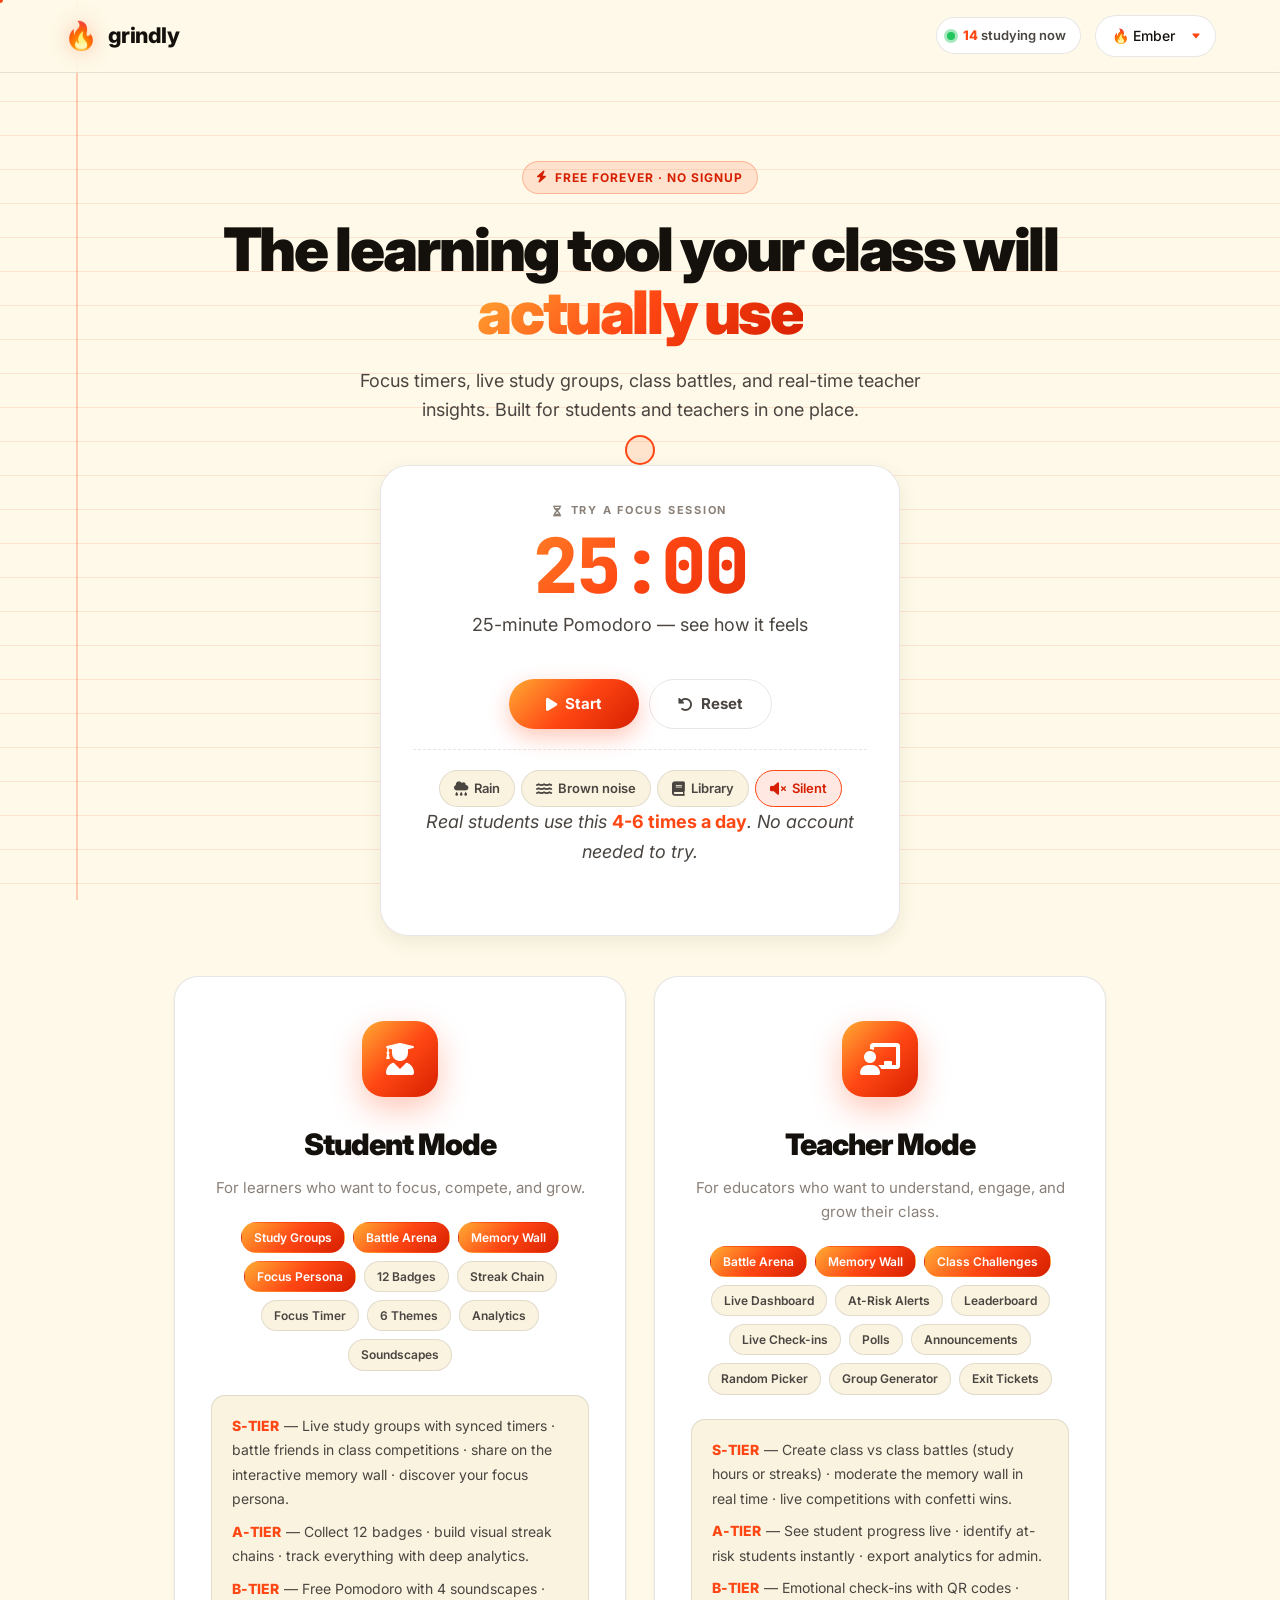
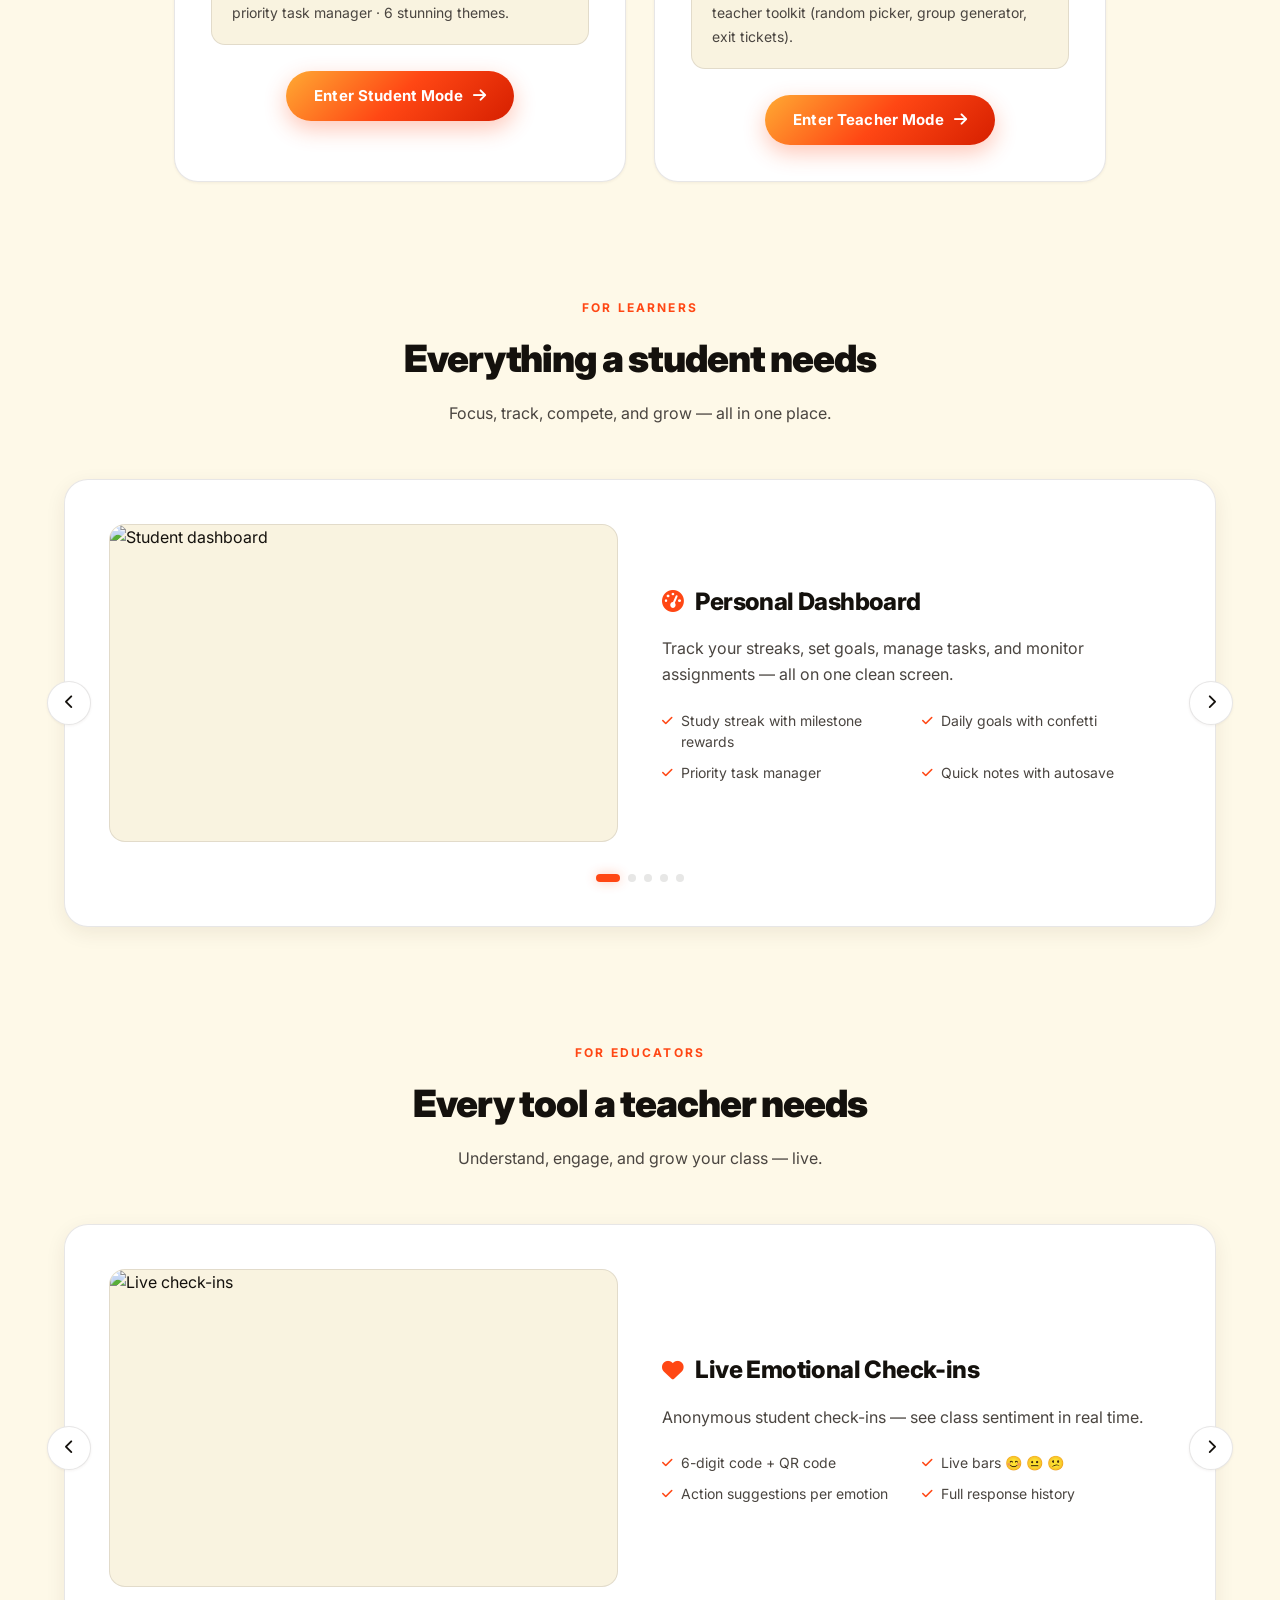
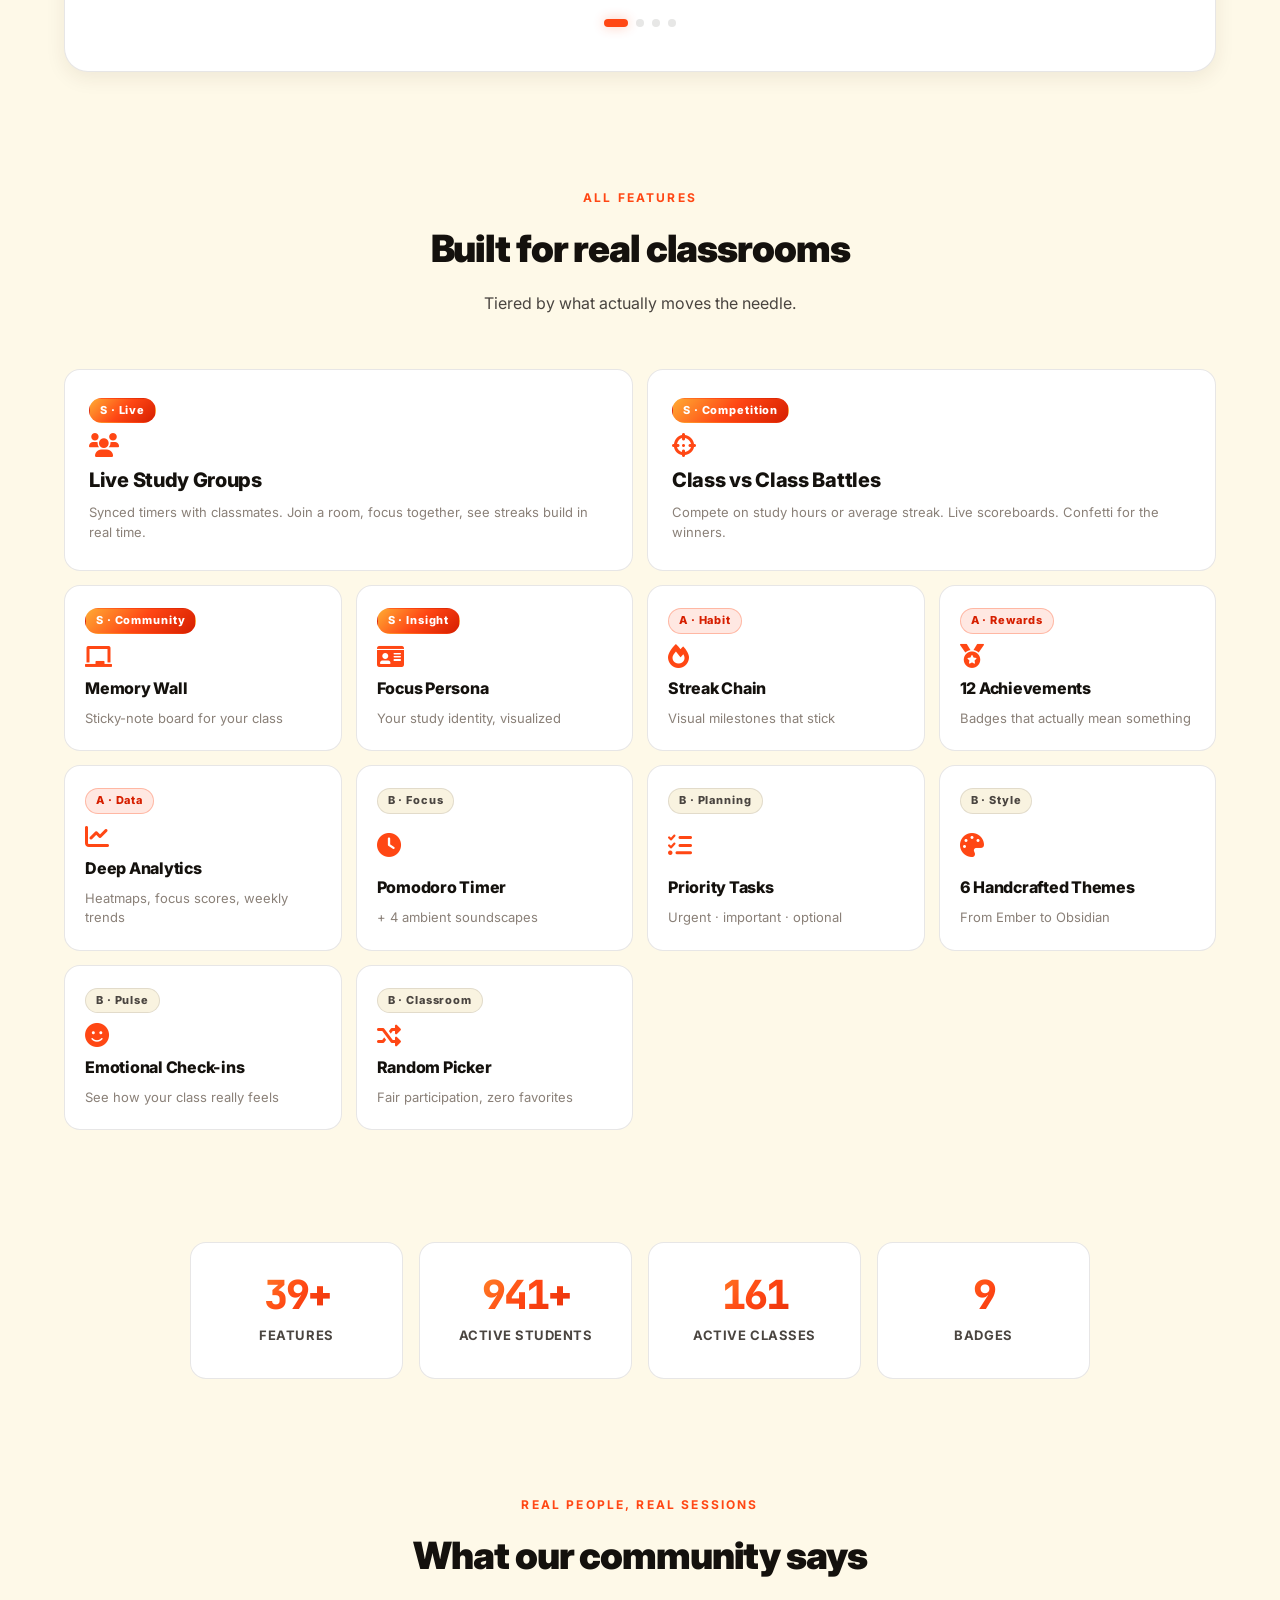
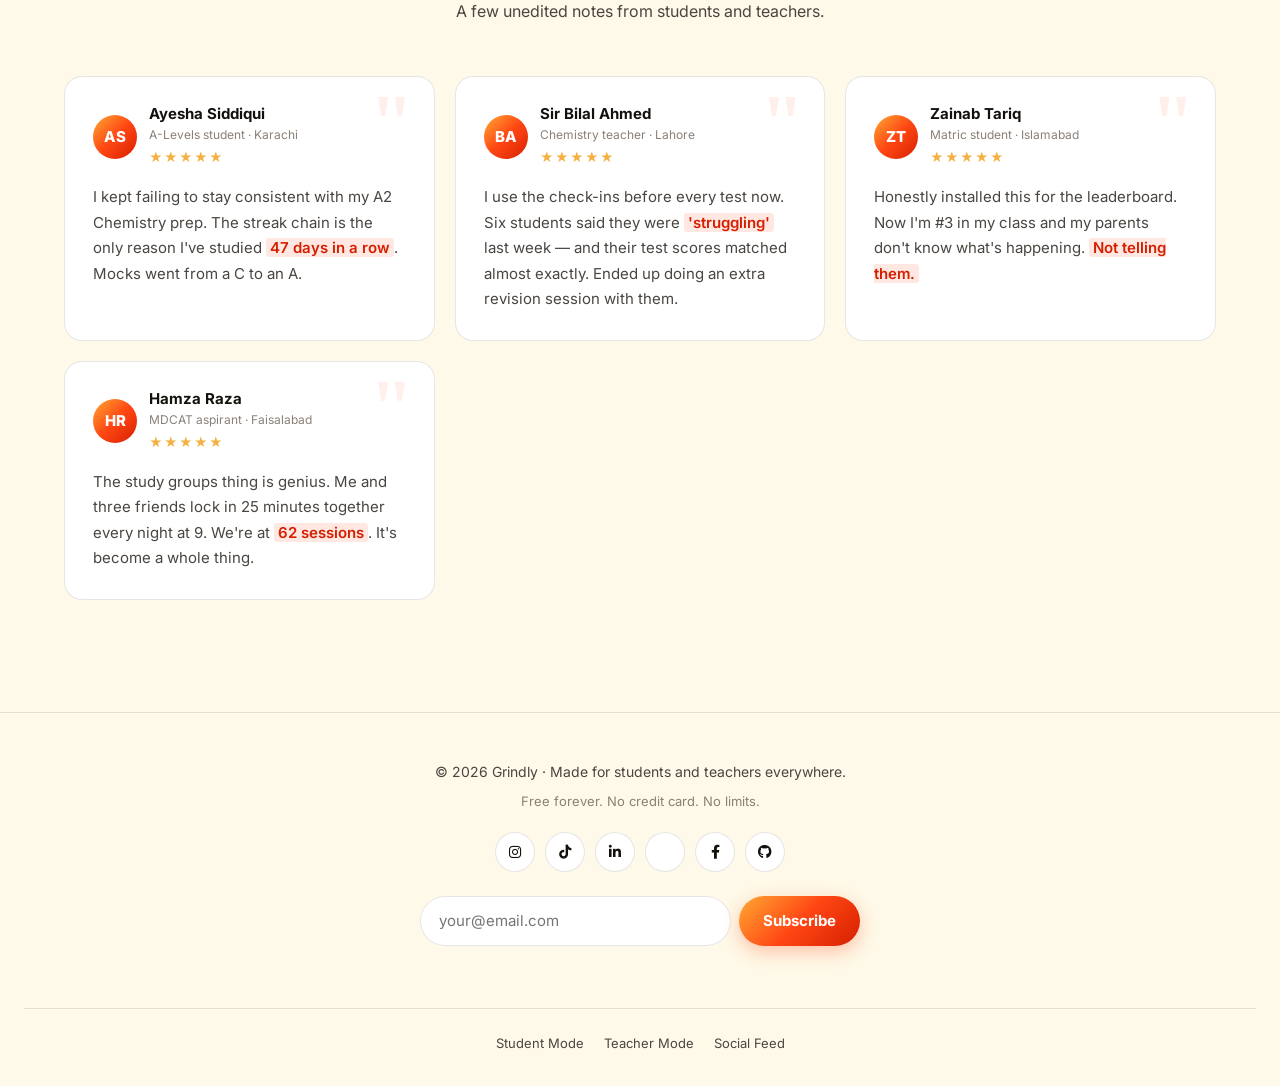
==== commit 56331f55: "update index.html" ====
--- a/index.html
+++ b/index.html
@@ -5,7 +5,6 @@
 <meta name="viewport" content="width=device-width, initial-scale=1.0">
 <title>Grindly · Modern Learning Ecosystem</title>
 
-<!-- Favicons -->
 <link rel="apple-touch-icon" sizes="180x180" href="/apple-touch-icon.png">
 <link rel="icon" type="image/png" sizes="32x32" href="/favicon-32x32.png">
 <link rel="icon" type="image/png" sizes="16x16" href="/favicon-16x16.png">
@@ -13,46 +12,28 @@
 <link rel="manifest" href="/site.webmanifest">
 <link rel="canonical" href="https://grindlylearn.com/">
 
-<!-- Primary SEO -->
 <meta name="title" content="Grindly · Free Study Tool with Live Study Groups & Class Battles">
 <meta name="description" content="Join 1,200+ students using Grindly for focus timers, study streaks, class battles, and live whiteboards. 100% free for teachers and students.">
-<meta name="keywords" content="study timer, pomodoro for students, class engagement tool, live study groups, student focus app, teacher productivity, class battles, memory wall, study streak, focus persona">
 <meta name="robots" content="index, follow, max-snippet:-1, max-image-preview:large">
 
-<!-- Open Graph -->
 <meta property="og:type" content="website">
 <meta property="og:url" content="https://grindlylearn.com/">
 <meta property="og:title" content="Grindly · The Complete Learning Ecosystem">
 <meta property="og:description" content="Study groups, focus timers, class battles, and real-time teacher analytics. 100% free.">
 <meta property="og:image" content="https://grindlylearn.com/og-image.png">
 
-<!-- Twitter -->
 <meta name="twitter:card" content="summary_large_image">
 <meta name="twitter:title" content="Grindly · Learn Smarter Together">
-<meta name="twitter:description" content="Free platform for students and teachers. Live study groups. Class battles. Focus analytics.">
+<meta name="twitter:description" content="Free platform for students and teachers.">
 <meta name="twitter:image" content="https://grindlylearn.com/twitter-image.png">
 
-<!-- Fonts -->
 <link rel="preconnect" href="https://fonts.googleapis.com">
 <link rel="preconnect" href="https://fonts.gstatic.com" crossorigin>
-<link href="https://fonts.googleapis.com/css2?family=Inter:wght@400;500;600;700;800&display=swap" rel="stylesheet">
-
-<!-- Icons -->
+<link href="https://fonts.googleapis.com/css2?family=Inter:wght@400;500;600;700;800;900&family=JetBrains+Mono:wght@400;600;800&display=swap" rel="stylesheet">
 <link rel="stylesheet" href="https://cdnjs.cloudflare.com/ajax/libs/font-awesome/6.0.0/css/all.min.css" referrerpolicy="no-referrer">
 
-<!-- Schema -->
 <script type="application/ld+json">
-{
-  "@context": "https://schema.org",
-  "@type": "WebApplication",
-  "name": "Grindly",
-  "url": "https://grindlylearn.com",
-  "description": "Free study platform with focus timers, class battles, memory wall, and real-time teacher analytics",
-  "applicationCategory": "EducationalApplication",
-  "operatingSystem": "Web",
-  "offers": { "@type": "Offer", "price": "0", "priceCurrency": "USD" },
-  "aggregateRating": { "@type": "AggregateRating", "ratingValue": "4.8", "ratingCount": "342" }
-}
+{ "@context":"https://schema.org","@type":"WebApplication","name":"Grindly","url":"https://grindlylearn.com","description":"Free study platform with focus timers, class battles, memory wall, and real-time teacher analytics","applicationCategory":"EducationalApplication","operatingSystem":"Web","offers":{"@type":"Offer","price":"0","priceCurrency":"USD"},"aggregateRating":{"@type":"AggregateRating","ratingValue":"4.8","ratingCount":"342"} }
 </script>
 
 <style>
@@ -60,536 +41,856 @@
    TOKENS
    ============================================================ */
 :root {
-  --bg: #fbfaf7;
-  --bg-alt: #f4f1ec;
+  --bg: #fef9e8;
+  --paper-line: rgba(255, 71, 20, 0.12);
+  --paper-margin: rgba(255, 71, 20, 0.26);
   --card: #ffffff;
+  --bg-alt: #f9f3e0;
   --text: #14110d;
   --text-mid: #4a4540;
   --text-soft: #8a8078;
-  --border: rgba(20, 17, 13, 0.08);
+  --border: rgba(20, 17, 13, 0.10);
   --accent: #ff4714;
   --accent-hot: #d61f00;
-  --accent-soft: rgba(255, 71, 20, 0.10);
-  --accent-glow: rgba(255, 71, 20, 0.28);
+  --accent-warm: #ffaa33;
+  --accent-soft: rgba(255, 71, 20, 0.12);
+  --accent-glow: rgba(255, 71, 20, 0.30);
+  --gradient-flame: linear-gradient(135deg, #ffaa33 0%, #ff4714 50%, #d61f00 100%);
   --radius-sm: 8px;
   --radius: 14px;
   --radius-lg: 20px;
+  --radius-xl: 28px;
   --radius-pill: 999px;
-  --shadow-sm: 0 1px 3px rgba(20, 17, 13, 0.05);
-  --shadow: 0 6px 20px rgba(20, 17, 13, 0.07);
-  --shadow-lg: 0 20px 50px rgba(20, 17, 13, 0.12);
-  --ease: cubic-bezier(.2, .8, .2, 1);
-}
-
-body.theme-purple {
-  --bg: #140a26; --bg-alt: #1d1038; --card: #1d1038;
-  --text: #f3eefe; --text-mid: #c7b7e6; --text-soft: #8a7aa8;
-  --border: rgba(255,255,255,0.08);
-  --accent: #b388ff; --accent-hot: #9b5cff;
-  --accent-soft: rgba(179,136,255,0.14);
-  --accent-glow: rgba(179,136,255,0.35);
-}
-body.theme-ocean {
-  --bg: #061a24; --bg-alt: #0a2532; --card: #0a2532;
-  --text: #e0f2fe; --text-mid: #a3c8dd; --text-soft: #6c93a8;
-  --border: rgba(125,211,252,0.14);
-  --accent: #22d3ee; --accent-hot: #0891b2;
-  --accent-soft: rgba(34,211,238,0.14);
-  --accent-glow: rgba(34,211,238,0.32);
-}
-body.theme-forest {
-  --bg: #04180e; --bg-alt: #0a2818; --card: #0a2818;
-  --text: #d1fae5; --text-mid: #a3ccbb; --text-soft: #6d9884;
-  --border: rgba(74,222,128,0.14);
-  --accent: #4ade80; --accent-hot: #16a34a;
-  --accent-soft: rgba(74,222,128,0.14);
-  --accent-glow: rgba(74,222,128,0.32);
-}
-body.theme-sunset {
-  --bg: #1a0a14; --bg-alt: #240e1c; --card: #240e1c;
-  --text: #ffedd5; --text-mid: #e0c0a8; --text-soft: #a88a76;
-  --border: rgba(251,113,133,0.16);
-  --accent: #fb7185; --accent-hot: #e11d48;
-  --accent-soft: rgba(251,113,133,0.14);
-  --accent-glow: rgba(251,113,133,0.34);
-}
-body.theme-dark {
-  --bg: #0f1014; --bg-alt: #17181e; --card: #17181e;
-  --text: #eceef4; --text-mid: #b8bcc8; --text-soft: #6d7280;
-  --border: rgba(255,255,255,0.06);
-  --accent: #ff5722; --accent-hot: #ff2200;
-  --accent-soft: rgba(255,87,34,0.14);
-  --accent-glow: rgba(255,87,34,0.35);
-}
+  --shadow-sm: 0 1px 3px rgba(60, 42, 15, 0.06);
+  --shadow: 0 6px 20px rgba(60, 42, 15, 0.08);
+  --shadow-lg: 0 20px 50px rgba(60, 42, 15, 0.12);
+  --ease: cubic-bezier(.2,.8,.2,1);
+}
+
+body.theme-dark   { --bg:#0f1014; --bg-alt:#17181e; --card:#17181e; --text:#eceef4; --text-mid:#b8bcc8; --text-soft:#6d7280; --border:rgba(255,255,255,.06); --accent:#ff5722; --accent-hot:#ff2200; --accent-soft:rgba(255,87,34,.14); --accent-glow:rgba(255,87,34,.35); --paper-line:transparent; --paper-margin:transparent; }
+body.theme-purple { --bg:#140a26; --bg-alt:#1d1038; --card:#1d1038; --text:#f3eefe; --text-mid:#c7b7e6; --text-soft:#8a7aa8; --border:rgba(255,255,255,.08); --accent:#b388ff; --accent-hot:#9b5cff; --accent-soft:rgba(179,136,255,.14); --accent-glow:rgba(179,136,255,.35); --gradient-flame:linear-gradient(135deg,#d6bcff,#b388ff,#7c3aed); --paper-line:transparent; --paper-margin:transparent; }
+body.theme-ocean  { --bg:#061a24; --bg-alt:#0a2532; --card:#0a2532; --text:#e0f2fe; --text-mid:#a3c8dd; --text-soft:#6c93a8; --border:rgba(125,211,252,.14); --accent:#22d3ee; --accent-hot:#0891b2; --accent-soft:rgba(34,211,238,.14); --accent-glow:rgba(34,211,238,.32); --gradient-flame:linear-gradient(135deg,#a5f3fc,#22d3ee,#0e7490); --paper-line:transparent; --paper-margin:transparent; }
+body.theme-forest { --bg:#04180e; --bg-alt:#0a2818; --card:#0a2818; --text:#d1fae5; --text-mid:#a3ccbb; --text-soft:#6d9884; --border:rgba(74,222,128,.14); --accent:#4ade80; --accent-hot:#16a34a; --accent-soft:rgba(74,222,128,.14); --accent-glow:rgba(74,222,128,.32); --gradient-flame:linear-gradient(135deg,#6ee7b7,#059669,#065f46); --paper-line:transparent; --paper-margin:transparent; }
+body.theme-sunset { --bg:#1a0a14; --bg-alt:#240e1c; --card:#240e1c; --text:#ffedd5; --text-mid:#e0c0a8; --text-soft:#a88a76; --border:rgba(251,113,133,.16); --accent:#fb7185; --accent-hot:#e11d48; --accent-soft:rgba(251,113,133,.14); --accent-glow:rgba(251,113,133,.34); --gradient-flame:linear-gradient(135deg,#fcd34d,#ea580c,#9a3412); --paper-line:transparent; --paper-margin:transparent; }
 
 /* ============================================================
    RESET + BASE
    ============================================================ */
-*, *::before, *::after { margin: 0; padding: 0; box-sizing: border-box; }
-html { scroll-behavior: smooth; -webkit-text-size-adjust: 100%; }
+*,*::before,*::after { margin:0; padding:0; box-sizing:border-box; }
+html { scroll-behavior:smooth; -webkit-text-size-adjust:100%; }
 
 body {
-  font-family: 'Inter', -apple-system, BlinkMacSystemFont, 'Segoe UI', sans-serif;
-  font-size: 16px;
-  line-height: 1.6;
-  color: var(--text);
-  background: var(--bg);
-  -webkit-font-smoothing: antialiased;
-  -moz-osx-font-smoothing: grayscale;
-  transition: background .3s var(--ease), color .3s var(--ease);
-}
-
-img { max-width: 100%; height: auto; display: block; }
-button, select { font: inherit; color: inherit; }
-a { color: var(--accent); text-decoration: none; }
-
-/* ============================================================
-   LAYOUT
-   ============================================================ */
-.container { max-width: 1200px; margin: 0 auto; padding: 0 24px; }
+  font-family:'Inter',-apple-system,BlinkMacSystemFont,'Segoe UI',sans-serif;
+  font-size:16px; line-height:1.6; color:var(--text); background:var(--bg);
+  -webkit-font-smoothing:antialiased; -moz-osx-font-smoothing:grayscale;
+  transition:background .3s var(--ease), color .3s var(--ease);
+  min-height:100vh;
+}
+
+/* Notebook background (default theme only) */
+body:not([class*="theme-"])::before {
+  content:''; position:fixed; inset:0; pointer-events:none; z-index:0;
+  background-color:var(--bg);
+  background-image:linear-gradient(to bottom, transparent 0, transparent 33px, var(--paper-line) 33px, var(--paper-line) 34px);
+  background-size:100% 34px;
+  background-repeat:repeat-y;
+}
+body:not([class*="theme-"])::after {
+  content:''; position:fixed; top:0; left:76px; bottom:0; width:2px;
+  background:var(--paper-margin); pointer-events:none; z-index:0;
+}
+body > * { position:relative; z-index:1; }
+
+img { max-width:100%; height:auto; display:block; }
+button, select, input { font:inherit; color:inherit; }
+a { color:var(--accent); text-decoration:none; }
+
+/* Custom cursor */
+@media (hover:hover) and (pointer:fine) {
+  body, a, button, select, input { cursor:none; }
+  .cursor-ring {
+    position:fixed; top:0; left:0;
+    width:30px; height:30px; border-radius:50%;
+    border:2px solid var(--accent);
+    background:var(--accent-soft);
+    pointer-events:none; z-index:99999;
+    transform:translate(-50%,-50%);
+    transition:width .18s var(--ease), height .18s var(--ease), background .18s var(--ease), opacity .2s var(--ease);
+    will-change:transform;
+  }
+  .cursor-dot {
+    position:fixed; top:0; left:0;
+    width:6px; height:6px; border-radius:50%;
+    background:var(--accent);
+    pointer-events:none; z-index:100000;
+    transform:translate(-50%,-50%);
+    will-change:transform;
+    transition:opacity .2s var(--ease);
+  }
+  .cursor-ring.hover {
+    width:48px; height:48px;
+    background:var(--accent-glow);
+    border-color:var(--accent-hot);
+  }
+}
+
+.container { max-width:1200px; margin:0 auto; padding:0 24px; }
 
 /* ============================================================
    HEADER
    ============================================================ */
 .site-header {
-  position: sticky; top: 0; z-index: 50;
-  background: var(--bg);
-  border-bottom: 1px solid var(--border);
-  padding: 16px 0;
-  backdrop-filter: blur(12px);
-}
-.site-header .container {
-  display: flex; justify-content: space-between; align-items: center; gap: 16px;
-}
+  position:sticky; top:0; z-index:50;
+  background:color-mix(in srgb, var(--bg) 82%, transparent);
+  border-bottom:1px solid var(--border);
+  padding:14px 0;
+  backdrop-filter:blur(14px); -webkit-backdrop-filter:blur(14px);
+}
+.site-header .container { display:flex; justify-content:space-between; align-items:center; gap:16px; }
 .brand {
-  display: flex; align-items: center; gap: 10px;
-  font-size: 1.35rem; font-weight: 700; letter-spacing: -0.02em;
-  color: var(--text);
+  display:flex; align-items:center; gap:10px;
+  font-size:1.35rem; font-weight:800; letter-spacing:-0.02em;
+  color:var(--text);
 }
 .brand-flame {
-  font-size: 1.6rem;
-  animation: flicker 2.6s ease-in-out infinite;
-  filter: drop-shadow(0 0 8px var(--accent-glow));
-}
-@keyframes flicker {
-  0%, 100% { transform: scale(1); opacity: 1; }
-  50%      { transform: scale(1.08); opacity: .9; }
-}
+  font-size:1.7rem;
+  animation:flicker 2.6s ease-in-out infinite;
+  filter:drop-shadow(0 0 10px var(--accent-glow));
+}
+@keyframes flicker { 0%,100%{transform:scale(1);opacity:1;} 50%{transform:scale(1.08);opacity:.9;} }
+
+.header-right { display:flex; align-items:center; gap:14px; }
+
+.studying-pill {
+  display:inline-flex; align-items:center; gap:8px;
+  padding:7px 14px 7px 10px;
+  border-radius:var(--radius-pill);
+  background:var(--card);
+  border:1px solid var(--border);
+  font-size:.8125rem;
+  font-weight:600;
+  color:var(--text-mid);
+  white-space:nowrap;
+}
+.studying-pill__dot {
+  width:8px; height:8px; border-radius:50%;
+  background:#22c55e;
+  position:relative;
+  flex-shrink:0;
+}
+.studying-pill__dot::after {
+  content:''; position:absolute; inset:-3px;
+  border-radius:50%;
+  background:#22c55e;
+  opacity:.4;
+  animation:pulse-dot 2s infinite;
+}
+@keyframes pulse-dot {
+  0% { transform:scale(1); opacity:.4; }
+  70% { transform:scale(2.2); opacity:0; }
+  100% { transform:scale(1); opacity:0; }
+}
+.studying-pill__count { color:var(--accent); font-weight:800; }
 
 .theme-select {
-  padding: 9px 36px 9px 16px;
-  border-radius: var(--radius-pill);
-  border: 1px solid var(--border);
-  background: var(--card);
-  color: var(--text);
-  font-size: 0.875rem;
-  font-weight: 500;
-  cursor: pointer;
-  -webkit-appearance: none; appearance: none;
-  background-image: url("data:image/svg+xml,%3Csvg xmlns='http://www.w3.org/2000/svg' width='12' height='12' viewBox='0 0 16 16'%3E%3Cpath fill='%23ff4714' d='M7.247 11.14 2.451 5.658C1.885 5.013 2.345 4 3.204 4h9.592a1 1 0 0 1 .753 1.659l-4.796 5.48a1 1 0 0 1-1.506 0z'/%3E%3C/svg%3E");
-  background-repeat: no-repeat;
-  background-position: right 14px center;
-  background-size: 10px;
-  transition: border-color .2s var(--ease), box-shadow .2s var(--ease);
-}
-.theme-select:hover { border-color: var(--accent); }
-.theme-select:focus { outline: none; box-shadow: 0 0 0 3px var(--accent-soft); }
+  padding:9px 36px 9px 16px;
+  border-radius:var(--radius-pill);
+  border:1px solid var(--border);
+  background:var(--card); color:var(--text);
+  font-size:.875rem; font-weight:500; cursor:pointer;
+  -webkit-appearance:none; appearance:none;
+  background-image:url("data:image/svg+xml,%3Csvg xmlns='http://www.w3.org/2000/svg' width='12' height='12' viewBox='0 0 16 16'%3E%3Cpath fill='%23ff4714' d='M7.247 11.14 2.451 5.658C1.885 5.013 2.345 4 3.204 4h9.592a1 1 0 0 1 .753 1.659l-4.796 5.48a1 1 0 0 1-1.506 0z'/%3E%3C/svg%3E");
+  background-repeat:no-repeat; background-position:right 14px center; background-size:10px;
+  transition:border-color .2s var(--ease), box-shadow .2s var(--ease);
+}
+.theme-select:hover { border-color:var(--accent); }
+.theme-select:focus { outline:none; box-shadow:0 0 0 3px var(--accent-soft); }
+
+@media (max-width:640px) { .studying-pill { display:none; } }
 
 /* ============================================================
    HERO
    ============================================================ */
 .hero {
-  text-align: center;
-  padding: 88px 24px 64px;
-  max-width: 820px;
-  margin: 0 auto;
+  text-align:center;
+  padding:88px 24px 40px;
+  max-width:900px;
+  margin:0 auto;
+}
+.hero__eyebrow {
+  display:inline-flex; align-items:center; gap:8px;
+  padding:6px 14px;
+  border-radius:var(--radius-pill);
+  background:var(--accent-soft);
+  color:var(--accent-hot);
+  font-size:.75rem;
+  font-weight:700;
+  letter-spacing:.08em;
+  text-transform:uppercase;
+  margin-bottom:24px;
+  border:1px solid var(--accent-glow);
 }
 .hero h1 {
-  font-size: clamp(2.25rem, 5vw, 3.5rem);
-  font-weight: 800;
-  letter-spacing: -0.03em;
-  line-height: 1.1;
-  margin-bottom: 20px;
+  font-size:clamp(2.25rem, 5.4vw, 3.75rem);
+  font-weight:900;
+  letter-spacing:-0.04em;
+  line-height:1.05;
+  margin-bottom:22px;
 }
 .hero h1 .accent {
-  background: linear-gradient(120deg, var(--accent) 0%, var(--accent-hot) 100%);
-  -webkit-background-clip: text; background-clip: text;
-  -webkit-text-fill-color: transparent;
+  background:var(--gradient-flame);
+  -webkit-background-clip:text; background-clip:text;
+  -webkit-text-fill-color:transparent;
 }
 .hero p {
-  font-size: 1.125rem;
-  color: var(--text-mid);
-  max-width: 620px;
-  margin: 0 auto 40px;
-  line-height: 1.6;
-}
+  font-size:1.125rem; color:var(--text-mid);
+  max-width:600px; margin:0 auto 40px; line-height:1.65;
+}
+
+/* ============================================================
+   FOCUS TIMER DEMO
+   ============================================================ */
+.demo-timer {
+  position:relative;
+  max-width:520px;
+  margin:0 auto;
+  background:var(--card);
+  border:1px solid var(--border);
+  border-radius:var(--radius-xl);
+  padding:36px 32px 28px;
+  box-shadow:var(--shadow);
+  overflow:hidden;
+  transition:border-color .4s var(--ease), box-shadow .4s var(--ease), transform .3s var(--ease);
+  isolation:isolate;
+}
+.demo-timer::before {
+  content:''; position:absolute; inset:-3px;
+  background:var(--gradient-flame);
+  border-radius:calc(var(--radius-xl) + 3px);
+  opacity:0;
+  filter:blur(24px);
+  z-index:-1;
+  transition:opacity .5s var(--ease);
+}
+.demo-timer.running {
+  border-color:var(--accent);
+  box-shadow:0 24px 60px var(--accent-glow);
+  transform:translateY(-2px);
+}
+.demo-timer.running::before { opacity:.55; }
+.demo-timer.done {
+  animation:doneFlash 1.2s var(--ease);
+}
+@keyframes doneFlash {
+  0%,100% { box-shadow:0 24px 60px var(--accent-glow); }
+  50% { box-shadow:0 24px 80px var(--accent-hot); }
+}
+
+.demo-timer__label {
+  display:flex; align-items:center; justify-content:center; gap:8px;
+  font-size:.6875rem; font-weight:700;
+  letter-spacing:.16em; text-transform:uppercase;
+  color:var(--text-soft);
+  margin-bottom:8px;
+}
+
+.demo-timer__display {
+  font-family:'JetBrains Mono',monospace;
+  font-size:clamp(3.5rem, 9vw, 4.75rem);
+  font-weight:800;
+  letter-spacing:-0.04em;
+  line-height:1;
+  font-variant-numeric:tabular-nums;
+  background:var(--gradient-flame);
+  -webkit-background-clip:text; background-clip:text;
+  -webkit-text-fill-color:transparent;
+  margin-bottom:6px;
+  transition:transform .2s var(--ease);
+}
+.demo-timer.running .demo-timer__display {
+  animation:breath 4s ease-in-out infinite;
+}
+@keyframes breath {
+  0%,100% { transform:scale(1); }
+  50% { transform:scale(1.02); }
+}
+
+.demo-timer__sub {
+  text-align:center;
+  font-size:.8125rem;
+  color:var(--text-soft);
+  margin-bottom:22px;
+}
+
+.demo-timer__controls {
+  display:flex; gap:10px; justify-content:center;
+  margin-bottom:20px;
+}
+.demo-btn {
+  display:inline-flex; align-items:center; justify-content:center; gap:8px;
+  padding:12px 28px;
+  border-radius:var(--radius-pill);
+  font-size:.9375rem;
+  font-weight:700;
+  border:none;
+  cursor:pointer;
+  transition:all .2s var(--ease);
+}
+.demo-btn--primary {
+  background:var(--gradient-flame);
+  color:#fff;
+  min-width:130px;
+  box-shadow:0 8px 22px var(--accent-glow);
+}
+.demo-btn--primary:hover { transform:translateY(-2px); box-shadow:0 12px 30px var(--accent-glow); }
+.demo-btn--primary:active { transform:translateY(0); }
+.demo-btn--ghost {
+  background:transparent;
+  color:var(--text-mid);
+  border:1px solid var(--border);
+}
+.demo-btn--ghost:hover { border-color:var(--accent); color:var(--accent); }
+
+.demo-timer__sounds {
+  display:flex; gap:6px; justify-content:center;
+  flex-wrap:wrap;
+  padding-top:20px;
+  border-top:1px dashed var(--border);
+}
+.sound-pill {
+  display:inline-flex; align-items:center; gap:6px;
+  padding:7px 14px;
+  border-radius:var(--radius-pill);
+  background:var(--bg-alt);
+  border:1px solid var(--border);
+  color:var(--text-mid);
+  font-size:.8125rem;
+  font-weight:600;
+  cursor:pointer;
+  transition:all .2s var(--ease);
+}
+.sound-pill:hover { border-color:var(--accent); color:var(--accent); }
+.sound-pill.active {
+  background:var(--accent-soft);
+  color:var(--accent-hot);
+  border-color:var(--accent);
+}
+.sound-pill i { font-size:.9rem; }
+
+.demo-timer__hint {
+  text-align:center;
+  font-size:.75rem;
+  color:var(--text-soft);
+  margin-top:14px;
+  font-style:italic;
+}
+.demo-timer__hint strong { color:var(--accent); font-style:normal; font-weight:700; }
+
+/* ============================================================
+   SECTION
+   ============================================================ */
+.section { max-width:1200px; margin:0 auto 112px; padding:0 24px; }
+.section-head { text-align:center; margin-bottom:52px; }
+.section-head__eyebrow {
+  display:inline-block;
+  font-size:.75rem; font-weight:700;
+  letter-spacing:.18em; text-transform:uppercase;
+  color:var(--accent); margin-bottom:12px;
+}
+.section-head__title {
+  font-size:clamp(1.75rem, 3.5vw, 2.35rem);
+  font-weight:900; letter-spacing:-0.03em; margin-bottom:12px;
+}
+.section-head__desc { color:var(--text-mid); font-size:1rem; }
 
 /* ============================================================
    MODE CARDS
    ============================================================ */
 .modes {
-  display: grid;
-  grid-template-columns: repeat(2, 1fr);
-  gap: 24px;
-  max-width: 900px;
-  margin: 0 auto 96px;
-  padding: 0 24px;
-}
-
+  display:grid; grid-template-columns:repeat(2,1fr);
+  gap:28px; max-width:980px; margin:0 auto 112px; padding:0 24px;
+}
 .mode-card {
-  display: block;
-  background: var(--card);
-  border: 1px solid var(--border);
-  border-radius: var(--radius-lg);
-  padding: 40px 32px;
-  text-align: center;
-  transition: all .25s var(--ease);
-  position: relative;
-  overflow: hidden;
-  color: var(--text);
+  display:flex; flex-direction:column; align-items:center;
+  background:var(--card);
+  border:1px solid var(--border);
+  border-radius:24px;
+  padding:44px 36px 36px;
+  text-align:center;
+  transition:all .3s var(--ease);
+  position:relative; overflow:hidden;
+  color:var(--text);
+  box-shadow:var(--shadow-sm);
 }
 .mode-card::before {
-  content: '';
-  position: absolute;
-  inset: 0;
-  background: linear-gradient(135deg, var(--accent-soft) 0%, transparent 60%);
-  opacity: 0;
-  transition: opacity .25s var(--ease);
-  pointer-events: none;
+  content:''; position:absolute; inset:0;
+  background:linear-gradient(180deg, var(--accent-soft) 0%, transparent 55%);
+  opacity:0; transition:opacity .3s var(--ease); pointer-events:none;
 }
 .mode-card:hover {
-  transform: translateY(-6px);
-  border-color: var(--accent);
-  box-shadow: 0 20px 50px var(--accent-glow);
-}
-.mode-card:hover::before { opacity: 1; }
-
-.mode-card__emoji {
-  font-size: 3.5rem;
-  margin-bottom: 20px;
-  display: inline-block;
-  transition: transform .3s var(--ease);
-}
-.mode-card:hover .mode-card__emoji { transform: scale(1.1) rotate(-4deg); }
-
+  transform:translateY(-6px);
+  border-color:var(--accent);
+  box-shadow:0 24px 60px var(--accent-glow);
+}
+.mode-card:hover::before { opacity:1; }
+.mode-card__icon {
+  width:76px; height:76px; border-radius:22px;
+  background:var(--gradient-flame);
+  color:#fff; font-size:2rem;
+  display:flex; align-items:center; justify-content:center;
+  margin-bottom:24px;
+  box-shadow:0 12px 32px var(--accent-glow);
+  transition:transform .3s var(--ease);
+  position:relative; z-index:1;
+}
+.mode-card:hover .mode-card__icon { transform:scale(1.08) rotate(-4deg); }
 .mode-card__title {
-  font-size: 1.75rem;
-  font-weight: 800;
-  letter-spacing: -0.02em;
-  margin-bottom: 12px;
-}
-.mode-card__desc {
-  color: var(--text-mid);
-  font-size: 0.9375rem;
-  line-height: 1.6;
-  margin-bottom: 24px;
-}
+  font-size:1.85rem; font-weight:900;
+  letter-spacing:-0.03em; margin-bottom:8px;
+  position:relative; z-index:1;
+}
+.mode-card__sub {
+  color:var(--text-soft); font-size:.9375rem;
+  margin-bottom:22px; position:relative; z-index:1;
+}
+.mode-card__tags {
+  display:flex; flex-wrap:wrap; justify-content:center;
+  gap:8px; margin-bottom:24px;
+  position:relative; z-index:1;
+}
+.mode-tag {
+  display:inline-flex; align-items:center; gap:5px;
+  padding:5px 12px; border-radius:var(--radius-pill);
+  font-size:.75rem; font-weight:600;
+  background:var(--bg-alt); color:var(--text-mid);
+  border:1px solid var(--border);
+  transition:all .2s var(--ease);
+}
+.mode-tag:hover {
+  background:var(--accent-soft);
+  color:var(--accent-hot);
+  border-color:var(--accent);
+  transform:translateY(-1px);
+}
+.mode-tag--hot {
+  background:var(--gradient-flame);
+  color:#fff;
+  border-color:transparent;
+}
+.mode-tag--hot:hover { color:#fff; }
+.mode-card__details {
+  text-align:left;
+  background:var(--bg-alt);
+  border:1px solid var(--border);
+  border-radius:14px;
+  padding:18px 20px;
+  margin-bottom:26px;
+  font-size:.875rem;
+  line-height:1.75;
+  color:var(--text-mid);
+  position:relative; z-index:1;
+  width:100%;
+}
+.mode-card__details p + p { margin-top:8px; }
+.mode-card__details strong { color:var(--accent); font-weight:800; letter-spacing:.02em; }
 .mode-card__cta {
-  display: inline-flex; align-items: center; gap: 8px;
-  padding: 12px 24px;
-  background: var(--accent);
-  color: #fff;
-  border-radius: var(--radius-pill);
-  font-weight: 600;
-  font-size: 0.9375rem;
-  transition: all .2s var(--ease);
+  display:inline-flex; align-items:center; gap:10px;
+  padding:13px 28px;
+  background:var(--gradient-flame);
+  color:#fff;
+  border-radius:var(--radius-pill);
+  font-weight:700; font-size:.9375rem;
+  letter-spacing:.01em;
+  transition:all .2s var(--ease);
+  position:relative; z-index:1;
+  box-shadow:0 8px 22px var(--accent-glow);
 }
 .mode-card:hover .mode-card__cta {
-  background: var(--accent-hot);
-  box-shadow: 0 8px 20px var(--accent-glow);
-}
-.mode-card__cta i { transition: transform .2s var(--ease); }
-.mode-card:hover .mode-card__cta i { transform: translateX(3px); }
-
-/* ============================================================
-   SECTION
-   ============================================================ */
-.section { max-width: 1200px; margin: 0 auto 96px; padding: 0 24px; }
-.section-head { text-align: center; margin-bottom: 48px; }
-.section-head__eyebrow {
-  font-size: 0.75rem;
-  font-weight: 700;
-  letter-spacing: 0.18em;
-  text-transform: uppercase;
-  color: var(--accent);
-  margin-bottom: 12px;
-  display: block;
-}
-.section-head__title {
-  font-size: clamp(1.75rem, 3.5vw, 2.25rem);
-  font-weight: 800;
-  letter-spacing: -0.02em;
-  margin-bottom: 12px;
-}
-.section-head__desc { color: var(--text-mid); font-size: 1rem; }
+  transform:translateY(-2px);
+  box-shadow:0 14px 32px var(--accent-glow);
+}
+.mode-card__cta i { transition:transform .2s var(--ease); }
+.mode-card:hover .mode-card__cta i { transform:translateX(4px); }
 
 /* ============================================================
    SLIDESHOW
    ============================================================ */
 .slideshow {
-  position: relative;
-  background: var(--card);
-  border: 1px solid var(--border);
-  border-radius: var(--radius-lg);
-  padding: 40px;
-  box-shadow: var(--shadow-sm);
-}
-.slide { display: none; }
-.slide.active { display: block; animation: fadeSlide .35s var(--ease); }
-@keyframes fadeSlide { from { opacity: 0; transform: translateY(8px); } to { opacity: 1; transform: translateY(0); } }
-
+  position:relative;
+  background:var(--card);
+  border:1px solid var(--border);
+  border-radius:24px;
+  padding:44px;
+  box-shadow:var(--shadow);
+}
+.slide { display:none; }
+.slide.active { display:block; animation:fadeSlide .4s var(--ease); }
+@keyframes fadeSlide { from{opacity:0;transform:translateY(10px);} to{opacity:1;transform:translateY(0);} }
 .slide__inner {
-  display: grid;
-  grid-template-columns: 1fr 1fr;
-  gap: 40px;
-  align-items: center;
+  display:grid; grid-template-columns:1fr 1fr;
+  gap:44px; align-items:center;
 }
 .slide__img {
-  aspect-ratio: 16 / 10;
-  border-radius: var(--radius);
-  overflow: hidden;
-  background: var(--bg-alt);
-  border: 1px solid var(--border);
-}
-.slide__img img { width: 100%; height: 100%; object-fit: cover; }
+  aspect-ratio:16/10; border-radius:16px;
+  overflow:hidden; background:var(--bg-alt);
+  border:1px solid var(--border);
+}
+.slide__img img { width:100%; height:100%; object-fit:cover; }
 .slide__title {
-  display: flex; align-items: center; gap: 12px;
-  font-size: 1.5rem;
-  font-weight: 700;
-  letter-spacing: -0.02em;
-  margin-bottom: 12px;
-}
-.slide__title i { color: var(--accent); font-size: 1.35rem; }
-.slide__desc { color: var(--text-mid); margin-bottom: 20px; line-height: 1.6; }
-.slide__list { list-style: none; display: grid; grid-template-columns: repeat(2, 1fr); gap: 10px; }
+  display:flex; align-items:center; gap:12px;
+  font-size:1.5rem; font-weight:800;
+  letter-spacing:-0.025em; margin-bottom:14px;
+}
+.slide__title i { color:var(--accent); font-size:1.35rem; }
+.slide__desc { color:var(--text-mid); margin-bottom:22px; line-height:1.65; }
+.slide__list { list-style:none; display:grid; grid-template-columns:repeat(2,1fr); gap:10px; }
 .slide__list li {
-  display: flex; align-items: flex-start; gap: 8px;
-  font-size: 0.875rem;
-  color: var(--text-mid);
-}
-.slide__list i { color: var(--accent); font-size: 0.75rem; margin-top: 5px; flex-shrink: 0; }
-
-.slideshow__nav { display: flex; justify-content: center; gap: 8px; margin-top: 28px; }
+  display:flex; align-items:flex-start; gap:8px;
+  font-size:.875rem; color:var(--text-mid); line-height:1.5;
+}
+.slide__list i { color:var(--accent); font-size:.75rem; margin-top:5px; flex-shrink:0; }
+
+.slide-arrow {
+  position:absolute; top:50%; transform:translateY(-50%);
+  width:44px; height:44px; border-radius:50%;
+  background:var(--card);
+  border:1px solid var(--border);
+  color:var(--text);
+  display:flex; align-items:center; justify-content:center;
+  font-size:.9rem; cursor:pointer;
+  z-index:5;
+  transition:all .2s var(--ease);
+  box-shadow:var(--shadow-sm);
+}
+.slide-arrow:hover {
+  background:var(--gradient-flame);
+  color:#fff; border-color:transparent;
+  box-shadow:0 8px 22px var(--accent-glow);
+  transform:translateY(-50%) scale(1.06);
+}
+.slide-arrow--prev { left:-18px; }
+.slide-arrow--next { right:-18px; }
+
+.slideshow__nav {
+  display:flex; justify-content:center; gap:8px;
+  margin-top:32px;
+}
 .slideshow__dot {
-  width: 8px; height: 8px; border-radius: 50%;
-  background: var(--border);
-  border: none; cursor: pointer;
-  transition: all .2s var(--ease);
-  padding: 0;
-}
-.slideshow__dot:hover { background: var(--accent); opacity: .6; }
-.slideshow__dot.active { background: var(--accent); width: 22px; border-radius: var(--radius-pill); }
+  width:8px; height:8px; border-radius:50%;
+  background:var(--border); border:none; cursor:pointer;
+  transition:all .2s var(--ease); padding:0;
+}
+.slideshow__dot:hover { background:var(--accent); opacity:.6; }
+.slideshow__dot.active {
+  background:var(--accent);
+  width:24px; border-radius:var(--radius-pill);
+  box-shadow:0 0 12px var(--accent-glow);
+}
 
 /* ============================================================
-   FEATURE GRID
+   FEATURE BENTO
    ============================================================ */
-.features {
-  display: grid;
-  grid-template-columns: repeat(auto-fit, minmax(180px, 1fr));
-  gap: 16px;
-}
-.feature {
-  background: var(--card);
-  border: 1px solid var(--border);
-  border-radius: var(--radius);
-  padding: 24px 20px;
-  text-align: center;
-  transition: all .2s var(--ease);
-}
-.feature:hover {
-  border-color: var(--accent);
-  transform: translateY(-3px);
-  box-shadow: 0 8px 24px var(--accent-soft);
-}
-.feature i {
-  font-size: 1.5rem;
-  color: var(--accent);
-  display: block;
-  margin-bottom: 12px;
-}
-.feature__title { font-weight: 600; font-size: 0.9375rem; margin-bottom: 4px; }
-.feature__sub { font-size: 0.8125rem; color: var(--text-soft); }
+.bento {
+  display:grid;
+  grid-template-columns:repeat(12, 1fr);
+  gap:14px;
+}
+.bento__item {
+  position:relative;
+  background:var(--card);
+  border:1px solid var(--border);
+  border-radius:16px;
+  padding:22px 20px;
+  display:flex; flex-direction:column; gap:10px;
+  transition:all .25s var(--ease);
+  overflow:hidden;
+  min-height:140px;
+  grid-column:span 3;
+}
+.bento__item::after {
+  content:''; position:absolute; inset:0;
+  background:linear-gradient(180deg, var(--accent-soft) 0%, transparent 60%);
+  opacity:0; transition:opacity .25s var(--ease); pointer-events:none;
+}
+.bento__item:hover {
+  border-color:var(--accent);
+  transform:translateY(-3px);
+  box-shadow:0 12px 32px var(--accent-soft);
+}
+.bento__item:hover::after { opacity:1; }
+.bento__item--big { grid-column:span 6; padding:28px 24px; min-height:160px; }
+.bento__item--wide { grid-column:span 4; }
+.bento__item--tall { min-height:180px; }
+
+.bento__tier {
+  display:inline-flex; align-items:center; gap:5px;
+  padding:3px 10px;
+  border-radius:var(--radius-pill);
+  font-size:.6875rem;
+  font-weight:800;
+  letter-spacing:.08em;
+  width:fit-content;
+  border:1px solid;
+}
+.bento__tier--s {
+  background:var(--gradient-flame);
+  color:#fff;
+  border-color:transparent;
+}
+.bento__tier--a {
+  background:var(--accent-soft);
+  color:var(--accent-hot);
+  border-color:var(--accent-glow);
+}
+.bento__tier--b {
+  background:var(--bg-alt);
+  color:var(--text-mid);
+  border-color:var(--border);
+}
+.bento__icon {
+  font-size:1.5rem;
+  color:var(--accent);
+  margin-top:auto;
+  position:relative; z-index:1;
+}
+.bento__title {
+  font-size:1rem;
+  font-weight:800;
+  letter-spacing:-0.015em;
+  color:var(--text);
+  position:relative; z-index:1;
+  margin-top:auto;
+  line-height:1.3;
+}
+.bento__item--big .bento__title { font-size:1.25rem; }
+.bento__sub {
+  font-size:.8125rem;
+  color:var(--text-soft);
+  line-height:1.5;
+  position:relative; z-index:1;
+}
+
+@media (max-width:900px) {
+  .bento__item { grid-column:span 6; }
+  .bento__item--big { grid-column:span 12; }
+  .bento__item--wide { grid-column:span 6; }
+}
+@media (max-width:520px) {
+  .bento__item,
+  .bento__item--big,
+  .bento__item--wide { grid-column:span 12; }
+}
 
 /* ============================================================
    STATS
    ============================================================ */
 .stats {
-  display: grid;
-  grid-template-columns: repeat(auto-fit, minmax(140px, 1fr));
-  gap: 16px;
-  max-width: 900px;
-  margin: 0 auto;
+  display:grid;
+  grid-template-columns:repeat(auto-fit, minmax(160px, 1fr));
+  gap:16px; max-width:900px; margin:0 auto;
 }
 .stat {
-  text-align: center;
-  padding: 28px 16px;
-  background: var(--card);
-  border: 1px solid var(--border);
-  border-radius: var(--radius);
-  transition: all .2s var(--ease);
-}
-.stat:hover { border-color: var(--accent); transform: translateY(-2px); }
+  text-align:center; padding:32px 18px;
+  background:var(--card);
+  border:1px solid var(--border);
+  border-radius:16px;
+  transition:all .25s var(--ease);
+}
+.stat:hover {
+  border-color:var(--accent);
+  transform:translateY(-3px);
+  box-shadow:0 12px 32px var(--accent-soft);
+}
 .stat__number {
-  font-size: 2.25rem;
-  font-weight: 800;
-  letter-spacing: -0.03em;
-  color: var(--accent);
-  line-height: 1;
-  margin-bottom: 6px;
+  font-family:'JetBrains Mono',monospace;
+  font-size:2.5rem; font-weight:800;
+  letter-spacing:-0.05em;
+  background:var(--gradient-flame);
+  -webkit-background-clip:text; background-clip:text;
+  -webkit-text-fill-color:transparent;
+  line-height:1; margin-bottom:10px;
+  font-variant-numeric:tabular-nums;
 }
 .stat__label {
-  font-size: 0.8125rem;
-  color: var(--text-mid);
-  font-weight: 500;
-  letter-spacing: 0.02em;
+  font-size:.8125rem; color:var(--text-mid);
+  font-weight:700; letter-spacing:.04em;
+  text-transform:uppercase;
 }
 
 /* ============================================================
    TESTIMONIALS
    ============================================================ */
 .testimonials {
-  display: grid;
-  grid-template-columns: repeat(auto-fit, minmax(280px, 1fr));
-  gap: 20px;
+  display:grid;
+  grid-template-columns:repeat(auto-fit, minmax(280px, 1fr));
+  gap:20px;
 }
 .testimonial {
-  background: var(--card);
-  border: 1px solid var(--border);
-  border-radius: var(--radius);
-  padding: 28px;
-  transition: all .2s var(--ease);
-}
-.testimonial:hover { border-color: var(--accent); transform: translateY(-3px); }
+  background:var(--card);
+  border:1px solid var(--border);
+  border-radius:18px;
+  padding:28px;
+  transition:all .25s var(--ease);
+  position:relative;
+  overflow:hidden;
+}
+.testimonial::before {
+  content:'"';
+  position:absolute;
+  top:6px; right:20px;
+  font-family:Georgia, serif;
+  font-size:5rem;
+  line-height:1;
+  color:var(--accent);
+  opacity:.08;
+  font-weight:900;
+}
+.testimonial:hover {
+  border-color:var(--accent);
+  transform:translateY(-3px);
+  box-shadow:0 12px 32px var(--accent-soft);
+}
 .testimonial__head {
-  display: flex; align-items: center; gap: 12px;
-  margin-bottom: 16px;
+  display:flex; align-items:center; gap:12px;
+  margin-bottom:16px;
+  position:relative; z-index:1;
 }
 .testimonial__avatar {
-  width: 44px; height: 44px; border-radius: 50%;
-  background: var(--accent);
-  color: #fff;
-  display: flex; align-items: center; justify-content: center;
-  font-weight: 700;
-  flex-shrink: 0;
-}
-.testimonial__name { font-weight: 600; font-size: 0.9375rem; }
-.testimonial__stars { color: #f5b042; font-size: 0.8125rem; letter-spacing: 2px; }
-.testimonial__quote { color: var(--text-mid); line-height: 1.65; font-size: 0.9375rem; }
+  width:44px; height:44px; border-radius:50%;
+  background:var(--gradient-flame);
+  color:#fff;
+  display:flex; align-items:center; justify-content:center;
+  font-weight:800;
+  flex-shrink:0;
+  font-size:.9375rem;
+}
+.testimonial__meta { min-width:0; }
+.testimonial__name { font-weight:700; font-size:.9375rem; line-height:1.2; }
+.testimonial__role { font-size:.75rem; color:var(--text-soft); margin-top:2px; }
+.testimonial__stars { color:#f5b042; font-size:.8125rem; letter-spacing:1px; margin-top:3px; display:block; }
+.testimonial__quote {
+  color:var(--text-mid);
+  line-height:1.7;
+  font-size:.9375rem;
+  position:relative; z-index:1;
+}
+.testimonial__quote em {
+  font-style:normal;
+  background:var(--accent-soft);
+  padding:0 4px;
+  border-radius:3px;
+  color:var(--accent-hot);
+  font-weight:600;
+}
 
 /* ============================================================
    FOOTER
    ============================================================ */
 .site-footer {
-  border-top: 1px solid var(--border);
-  padding: 48px 24px 32px;
-  text-align: center;
-  color: var(--text-mid);
-  font-size: 0.875rem;
-}
-.site-footer p + p { margin-top: 8px; }
+  border-top:1px solid var(--border);
+  padding:48px 24px 32px;
+  text-align:center;
+  color:var(--text-mid);
+  font-size:.875rem;
+}
+.site-footer p + p { margin-top:8px; }
 .footer-socials {
-  display: flex; justify-content: center; gap: 10px;
-  margin: 20px 0 24px;
-  flex-wrap: wrap;
+  display:flex; justify-content:center; gap:10px;
+  margin:20px 0 24px; flex-wrap:wrap;
 }
 .footer-socials a {
-  width: 40px; height: 40px;
-  display: flex; align-items: center; justify-content: center;
-  border-radius: 50%;
-  background: var(--card);
-  border: 1px solid var(--border);
-  color: var(--text);
-  transition: all .2s var(--ease);
+  width:40px; height:40px;
+  display:flex; align-items:center; justify-content:center;
+  border-radius:50%;
+  background:var(--card);
+  border:1px solid var(--border);
+  color:var(--text);
+  transition:all .2s var(--ease);
 }
 .footer-socials a:hover {
-  border-color: var(--accent);
-  color: var(--accent);
-  transform: translateY(-3px);
-  box-shadow: 0 8px 20px var(--accent-soft);
-}
-
+  border-color:var(--accent);
+  color:var(--accent);
+  transform:translateY(-3px);
+  box-shadow:0 8px 20px var(--accent-soft);
+}
 .newsletter {
-  display: flex; gap: 8px;
-  max-width: 440px;
-  margin: 24px auto 0;
+  display:flex; gap:8px;
+  max-width:440px; margin:24px auto 0;
 }
 .newsletter input {
-  flex: 1;
-  padding: 12px 18px;
-  border: 1px solid var(--border);
-  border-radius: var(--radius-pill);
-  background: var(--card);
-  color: var(--text);
-  font-size: 0.9375rem;
-  transition: border-color .2s var(--ease);
+  flex:1; padding:12px 18px;
+  border:1px solid var(--border);
+  border-radius:var(--radius-pill);
+  background:var(--card); color:var(--text);
+  font-size:.9375rem;
+  transition:border-color .2s var(--ease);
 }
 .newsletter input:focus {
-  outline: none;
-  border-color: var(--accent);
-  box-shadow: 0 0 0 3px var(--accent-soft);
+  outline:none;
+  border-color:var(--accent);
+  box-shadow:0 0 0 3px var(--accent-soft);
 }
 .newsletter button {
-  padding: 12px 24px;
-  background: var(--accent);
-  color: #fff;
-  border: none;
-  border-radius: var(--radius-pill);
-  font-weight: 600;
-  font-size: 0.9375rem;
-  cursor: pointer;
-  transition: background .2s var(--ease);
-  white-space: nowrap;
-}
-.newsletter button:hover { background: var(--accent-hot); }
+  padding:12px 24px;
+  background:var(--gradient-flame);
+  color:#fff; border:none;
+  border-radius:var(--radius-pill);
+  font-weight:700; font-size:.9375rem; cursor:pointer;
+  transition:all .2s var(--ease);
+  white-space:nowrap;
+  box-shadow:0 6px 18px var(--accent-glow);
+}
+.newsletter button:hover { transform:translateY(-2px); box-shadow:0 10px 26px var(--accent-glow); }
 .newsletter__message {
-  text-align: center;
-  margin-top: 10px;
-  font-size: 0.875rem;
-  color: var(--accent);
-  min-height: 20px;
-}
-
+  text-align:center; margin-top:10px;
+  font-size:.875rem; color:var(--accent); min-height:20px;
+}
 .footer-links {
-  display: flex; justify-content: center; gap: 20px;
-  margin-top: 32px;
-  padding-top: 24px;
-  border-top: 1px solid var(--border);
-  flex-wrap: wrap;
-  font-size: 0.8125rem;
-}
-.footer-links a { color: var(--text-mid); transition: color .2s var(--ease); }
-.footer-links a:hover { color: var(--accent); }
+  display:flex; justify-content:center; gap:20px;
+  margin-top:32px; padding-top:24px;
+  border-top:1px solid var(--border);
+  flex-wrap:wrap; font-size:.8125rem;
+}
+.footer-links a { color:var(--text-mid); transition:color .2s var(--ease); }
+.footer-links a:hover { color:var(--accent); }
 
 /* ============================================================
    RESPONSIVE
    ============================================================ */
-@media (max-width: 820px) {
-  .modes { grid-template-columns: 1fr; max-width: 440px; }
-  .slide__inner { grid-template-columns: 1fr; gap: 24px; }
-  .slide__list { grid-template-columns: 1fr; }
-  .slideshow { padding: 24px; }
-  .hero { padding: 56px 24px 40px; }
-  .section { margin-bottom: 64px; }
-  .mode-card { padding: 32px 24px; }
-  .mode-card__title { font-size: 1.5rem; }
-  .mode-card__emoji { font-size: 3rem; }
-}
-
-@media (max-width: 480px) {
-  .site-header { padding: 12px 0; }
-  .brand { font-size: 1.15rem; }
-  .brand-flame { font-size: 1.35rem; }
-  .theme-select { font-size: 0.8125rem; padding: 8px 30px 8px 12px; }
-  .newsletter { flex-direction: column; }
-  .newsletter button { width: 100%; }
-  .stat__number { font-size: 1.75rem; }
-}
-
-@media (prefers-reduced-motion: reduce) {
-  *, *::before, *::after {
-    animation-duration: .01ms !important;
-    transition-duration: .01ms !important;
-    animation-iteration-count: 1 !important;
+@media (max-width:820px) {
+  .modes { grid-template-columns:1fr; max-width:460px; }
+  .slide__inner { grid-template-columns:1fr; gap:26px; }
+  .slide__list { grid-template-columns:1fr; }
+  .slideshow { padding:28px; }
+  .slide-arrow--prev { left:8px; }
+  .slide-arrow--next { right:8px; }
+  .hero { padding:64px 24px 32px; }
+  .demo-timer { padding:28px 22px 22px; }
+  .section { margin-bottom:72px; }
+  .mode-card { padding:36px 26px 30px; }
+  .mode-card__title { font-size:1.5rem; }
+  .mode-card__icon { width:64px; height:64px; font-size:1.65rem; }
+  body:not([class*="theme-"])::after { display:none; }
+}
+
+@media (max-width:480px) {
+  .site-header { padding:12px 0; }
+  .brand { font-size:1.15rem; }
+  .brand-flame { font-size:1.4rem; }
+  .theme-select { font-size:.8125rem; padding:8px 30px 8px 12px; }
+  .newsletter { flex-direction:column; }
+  .newsletter button { width:100%; }
+  .stat__number { font-size:2rem; }
+  .slide-arrow { width:38px; height:38px; }
+  .demo-btn { padding:11px 22px; font-size:.875rem; }
+  .sound-pill { padding:6px 11px; font-size:.75rem; }
+}
+
+@media (prefers-reduced-motion:reduce) {
+  *,*::before,*::after {
+    animation-duration:.01ms !important;
+    transition-duration:.01ms !important;
+    animation-iteration-count:1 !important;
   }
 }
 </style>
@@ -598,11 +899,13 @@
 <body>
 
 <script>
-  // Mobile redirect
-  if (window.innerWidth <= 768 && !window.location.pathname.includes('mobile.html')) {
-    window.location.replace('mobile.html');
-  }
+if (window.innerWidth <= 768 && !location.pathname.includes('mobile.html')) {
+  location.replace('mobile.html');
+}
 </script>
+
+<div class="cursor-ring" id="cursorRing" aria-hidden="true"></div>
+<div class="cursor-dot" id="cursorDot" aria-hidden="true"></div>
 
 <!-- ============================================================
      HEADER
@@ -613,14 +916,20 @@
       <span class="brand-flame">🔥</span>
       <span>grindly</span>
     </a>
-    <select class="theme-select" id="themeSelector" aria-label="Choose theme">
-      <option value="">🔥 Ember (default)</option>
-      <option value="theme-dark">🌙 Dark</option>
-      <option value="theme-purple">💜 Purple</option>
-      <option value="theme-ocean">🌊 Ocean</option>
-      <option value="theme-forest">🌲 Forest</option>
-      <option value="theme-sunset">🌅 Sunset</option>
-    </select>
+    <div class="header-right">
+      <div class="studying-pill" title="Live activity">
+        <span class="studying-pill__dot"></span>
+        <span><span class="studying-pill__count" id="studyingCount">14</span> studying now</span>
+      </div>
+      <select class="theme-select" id="themeSelector" aria-label="Choose theme">
+        <option value="">🔥 Ember</option>
+        <option value="theme-dark">🌙 Dark</option>
+        <option value="theme-purple">💜 Purple</option>
+        <option value="theme-ocean">🌊 Ocean</option>
+        <option value="theme-forest">🌲 Forest</option>
+        <option value="theme-sunset">🌅 Sunset</option>
+      </select>
+    </div>
   </div>
 </header>
 
@@ -630,8 +939,41 @@
        HERO
        ============================================================ -->
   <section class="hero">
-    <h1>The only learning ecosystem with <span class="accent">dual student-teacher modes</span></h1>
-    <p>Focus timers, live study groups, class battles, and real-time teacher insights — all in one place. Free for everyone.</p>
+    <span class="hero__eyebrow"><i class="fas fa-bolt"></i> Free forever · No signup</span>
+    <h1>The learning tool your class will <span class="accent">actually use</span></h1>
+    <p>Focus timers, live study groups, class battles, and real-time teacher insights. Built for students and teachers in one place.</p>
+
+    <!-- ============================
+         FOCUS TIMER DEMO
+         ============================ -->
+    <div class="demo-timer" id="demoTimer">
+      <div class="demo-timer__label">
+        <i class="fas fa-hourglass-half"></i>
+        <span>Try a focus session</span>
+      </div>
+      <div class="demo-timer__display" id="timerDisplay">25:00</div>
+      <p class="demo-timer__sub">25-minute Pomodoro — see how it feels</p>
+
+      <div class="demo-timer__controls">
+        <button class="demo-btn demo-btn--primary" id="timerStartBtn">
+          <i class="fas fa-play"></i>
+          <span>Start</span>
+        </button>
+        <button class="demo-btn demo-btn--ghost" id="timerResetBtn">
+          <i class="fas fa-rotate-left"></i>
+          <span>Reset</span>
+        </button>
+      </div>
+
+      <div class="demo-timer__sounds" role="radiogroup" aria-label="Ambient sound">
+        <button class="sound-pill" data-sound="rain"><i class="fas fa-cloud-rain"></i>Rain</button>
+        <button class="sound-pill" data-sound="brown"><i class="fas fa-water"></i>Brown noise</button>
+        <button class="sound-pill" data-sound="library"><i class="fas fa-book"></i>Library</button>
+        <button class="sound-pill active" data-sound="silent"><i class="fas fa-volume-xmark"></i>Silent</button>
+      </div>
+
+      <p class="demo-timer__hint">Real students use this <strong>4-6 times a day</strong>. No account needed to try.</p>
+    </div>
   </section>
 
   <!-- ============================================================
@@ -639,20 +981,58 @@
        ============================================================ -->
   <section class="modes">
     <a href="studentmode.html" class="mode-card">
-      <span class="mode-card__emoji">🎓</span>
+      <div class="mode-card__icon"><i class="fas fa-user-graduate"></i></div>
       <h2 class="mode-card__title">Student Mode</h2>
-      <p class="mode-card__desc">
-        Focus timers · live study groups · class battles · memory wall · badges · streaks · focus persona
-      </p>
+      <p class="mode-card__sub">For learners who want to focus, compete, and grow.</p>
+
+      <div class="mode-card__tags">
+        <span class="mode-tag mode-tag--hot">Study Groups</span>
+        <span class="mode-tag mode-tag--hot">Battle Arena</span>
+        <span class="mode-tag mode-tag--hot">Memory Wall</span>
+        <span class="mode-tag mode-tag--hot">Focus Persona</span>
+        <span class="mode-tag">12 Badges</span>
+        <span class="mode-tag">Streak Chain</span>
+        <span class="mode-tag">Focus Timer</span>
+        <span class="mode-tag">6 Themes</span>
+        <span class="mode-tag">Analytics</span>
+        <span class="mode-tag">Soundscapes</span>
+      </div>
+
+      <div class="mode-card__details">
+        <p><strong>S-TIER</strong> — Live study groups with synced timers · battle friends in class competitions · share on the interactive memory wall · discover your focus persona.</p>
+        <p><strong>A-TIER</strong> — Collect 12 badges · build visual streak chains · track everything with deep analytics.</p>
+        <p><strong>B-TIER</strong> — Free Pomodoro with 4 soundscapes · priority task manager · 6 stunning themes.</p>
+      </div>
+
       <span class="mode-card__cta">Enter Student Mode <i class="fas fa-arrow-right"></i></span>
     </a>
 
     <a href="teachermode.html" class="mode-card">
-      <span class="mode-card__emoji">👩‍🏫</span>
+      <div class="mode-card__icon"><i class="fas fa-chalkboard-user"></i></div>
       <h2 class="mode-card__title">Teacher Mode</h2>
-      <p class="mode-card__desc">
-        Live whiteboard · class battles · emotional check-ins · analytics · polls · memory wall moderation
-      </p>
+      <p class="mode-card__sub">For educators who want to understand, engage, and grow their class.</p>
+
+      <div class="mode-card__tags">
+        <span class="mode-tag mode-tag--hot">Battle Arena</span>
+        <span class="mode-tag mode-tag--hot">Memory Wall</span>
+        <span class="mode-tag mode-tag--hot">Class Challenges</span>
+        <span class="mode-tag">Live Dashboard</span>
+        <span class="mode-tag">At-Risk Alerts</span>
+        <span class="mode-tag">Leaderboard</span>
+        <span class="mode-tag">Live Check-ins</span>
+        <span class="mode-tag">Polls</span>
+        <span class="mode-tag">Announcements</span>
+        <span class="mode-tag">Random Picker</span>
+        <span class="mode-tag">Group Generator</span>
+        <span class="mode-tag">Exit Tickets</span>
+      </div>
+
+      <div class="mode-card__details">
+        <p><strong>S-TIER</strong> — Create class vs class battles (study hours or streaks) · moderate the memory wall in real time · live competitions with confetti wins.</p>
+        <p><strong>A-TIER</strong> — See student progress live · identify at-risk students instantly · export analytics for admin.</p>
+        <p><strong>B-TIER</strong> — Emotional check-ins with QR codes · teacher toolkit (random picker, group generator, exit tickets).</p>
+      </div>
+
       <span class="mode-card__cta">Enter Teacher Mode <i class="fas fa-arrow-right"></i></span>
     </a>
   </section>
@@ -668,6 +1048,9 @@
     </div>
 
     <div class="slideshow" id="studentSlideshow">
+      <button class="slide-arrow slide-arrow--prev" data-slide-prev aria-label="Previous slide"><i class="fas fa-chevron-left"></i></button>
+      <button class="slide-arrow slide-arrow--next" data-slide-next aria-label="Next slide"><i class="fas fa-chevron-right"></i></button>
+
       <div class="slide active">
         <div class="slide__inner">
           <div class="slide__img"><img src="student-dashboard.png" alt="Student dashboard" loading="lazy"></div>
@@ -676,7 +1059,7 @@
             <p class="slide__desc">Track your streaks, set goals, manage tasks, and monitor assignments — all on one clean screen.</p>
             <ul class="slide__list">
               <li><i class="fas fa-check"></i> Study streak with milestone rewards</li>
-              <li><i class="fas fa-check"></i> Daily goals with confetti celebrations</li>
+              <li><i class="fas fa-check"></i> Daily goals with confetti</li>
               <li><i class="fas fa-check"></i> Priority task manager</li>
               <li><i class="fas fa-check"></i> Quick notes with autosave</li>
             </ul>
@@ -692,9 +1075,9 @@
             <p class="slide__desc">A distraction-free space with timers, ambient sounds, and energy tracking.</p>
             <ul class="slide__list">
               <li><i class="fas fa-check"></i> Customizable Pomodoro timer</li>
-              <li><i class="fas fa-check"></i> Study sounds — rain, brown noise, library</li>
-              <li><i class="fas fa-check"></i> Energy log to discover peak hours</li>
-              <li><i class="fas fa-check"></i> Learn-by-teaching growth tree 🌱</li>
+              <li><i class="fas fa-check"></i> Rain, brown noise, library sounds</li>
+              <li><i class="fas fa-check"></i> Energy log for peak hours</li>
+              <li><i class="fas fa-check"></i> Learn-by-teaching growth tree</li>
             </ul>
           </div>
         </div>
@@ -710,7 +1093,7 @@
               <li><i class="fas fa-check"></i> Add colored sticky notes</li>
               <li><i class="fas fa-check"></i> Drag anywhere on the wall</li>
               <li><i class="fas fa-check"></i> Like and react to notes</li>
-              <li><i class="fas fa-check"></i> Real-time updates with classmates</li>
+              <li><i class="fas fa-check"></i> Real-time updates</li>
             </ul>
           </div>
         </div>
@@ -739,8 +1122,8 @@
             <h3 class="slide__title"><i class="fas fa-id-card"></i> Focus Persona</h3>
             <p class="slide__desc">Discover your unique study identity based on your last 7 days of activity.</p>
             <ul class="slide__list">
-              <li><i class="fas fa-check"></i> Analyzes time, duration &amp; frequency</li>
-              <li><i class="fas fa-check"></i> Five unique personas to unlock</li>
+              <li><i class="fas fa-check"></i> Analyzes time, duration, frequency</li>
+              <li><i class="fas fa-check"></i> Five unique personas</li>
               <li><i class="fas fa-check"></i> 7-day focus hours chart</li>
               <li><i class="fas fa-check"></i> Shareable RPG-style card</li>
             </ul>
@@ -748,7 +1131,7 @@
         </div>
       </div>
 
-      <div class="slideshow__nav" id="studentDots">
+      <div class="slideshow__nav" data-dots>
         <button class="slideshow__dot active" aria-label="Slide 1"></button>
         <button class="slideshow__dot" aria-label="Slide 2"></button>
         <button class="slideshow__dot" aria-label="Slide 3"></button>
@@ -769,6 +1152,9 @@
     </div>
 
     <div class="slideshow" id="teacherSlideshow">
+      <button class="slide-arrow slide-arrow--prev" data-slide-prev aria-label="Previous slide"><i class="fas fa-chevron-left"></i></button>
+      <button class="slide-arrow slide-arrow--next" data-slide-next aria-label="Next slide"><i class="fas fa-chevron-right"></i></button>
+
       <div class="slide active">
         <div class="slide__inner">
           <div class="slide__img"><img src="teacher-checkins.png" alt="Live check-ins" loading="lazy"></div>
@@ -794,7 +1180,7 @@
             <ul class="slide__list">
               <li><i class="fas fa-check"></i> 1, 3, or 7 day durations</li>
               <li><i class="fas fa-check"></i> Live scoreboard</li>
-              <li><i class="fas fa-check"></i> Winner celebration with confetti</li>
+              <li><i class="fas fa-check"></i> Winner celebration</li>
               <li><i class="fas fa-check"></i> Filter by status</li>
             </ul>
           </div>
@@ -833,7 +1219,7 @@
         </div>
       </div>
 
-      <div class="slideshow__nav" id="teacherDots">
+      <div class="slideshow__nav" data-dots>
         <button class="slideshow__dot active" aria-label="Slide 1"></button>
         <button class="slideshow__dot" aria-label="Slide 2"></button>
         <button class="slideshow__dot" aria-label="Slide 3"></button>
@@ -843,27 +1229,99 @@
   </section>
 
   <!-- ============================================================
-       FEATURE GRID
+       FEATURE BENTO
        ============================================================ -->
   <section class="section">
     <div class="section-head">
       <span class="section-head__eyebrow">All features</span>
       <h2 class="section-head__title">Built for real classrooms</h2>
+      <p class="section-head__desc">Tiered by what actually moves the needle.</p>
     </div>
 
-    <div class="features">
-      <div class="feature"><i class="fas fa-users"></i><div class="feature__title">Study Groups</div><div class="feature__sub">Live sessions</div></div>
-      <div class="feature"><i class="fas fa-crosshairs"></i><div class="feature__title">Battle Arena</div><div class="feature__sub">Class vs class</div></div>
-      <div class="feature"><i class="fas fa-chalkboard"></i><div class="feature__title">Memory Wall</div><div class="feature__sub">Interactive notes</div></div>
-      <div class="feature"><i class="fas fa-id-card"></i><div class="feature__title">Focus Persona</div><div class="feature__sub">Study identity</div></div>
-      <div class="feature"><i class="fas fa-fire"></i><div class="feature__title">Streak Chain</div><div class="feature__sub">Visual milestones</div></div>
-      <div class="feature"><i class="fas fa-medal"></i><div class="feature__title">12 Badges</div><div class="feature__sub">Achievements</div></div>
-      <div class="feature"><i class="fas fa-chart-line"></i><div class="feature__title">Dual Mode</div><div class="feature__sub">Student + teacher</div></div>
-      <div class="feature"><i class="fas fa-clock"></i><div class="feature__title">Pomodoro</div><div class="feature__sub">+ 4 soundscapes</div></div>
-      <div class="feature"><i class="fas fa-tasks"></i><div class="feature__title">Task Manager</div><div class="feature__sub">Priority levels</div></div>
-      <div class="feature"><i class="fas fa-palette"></i><div class="feature__title">6 Themes</div><div class="feature__sub">Customization</div></div>
-      <div class="feature"><i class="fas fa-smile"></i><div class="feature__title">Check-ins</div><div class="feature__sub">Emotional pulse</div></div>
-      <div class="feature"><i class="fas fa-random"></i><div class="feature__title">Random Picker</div><div class="feature__sub">Participation</div></div>
+    <div class="bento">
+      <div class="bento__item bento__item--big bento__item--tall">
+        <span class="bento__tier bento__tier--s">S · Live</span>
+        <i class="fas fa-users bento__icon"></i>
+        <div class="bento__title">Live Study Groups</div>
+        <div class="bento__sub">Synced timers with classmates. Join a room, focus together, see streaks build in real time.</div>
+      </div>
+
+      <div class="bento__item bento__item--big bento__item--tall">
+        <span class="bento__tier bento__tier--s">S · Competition</span>
+        <i class="fas fa-crosshairs bento__icon"></i>
+        <div class="bento__title">Class vs Class Battles</div>
+        <div class="bento__sub">Compete on study hours or average streak. Live scoreboards. Confetti for the winners.</div>
+      </div>
+
+      <div class="bento__item">
+        <span class="bento__tier bento__tier--s">S · Community</span>
+        <i class="fas fa-chalkboard bento__icon"></i>
+        <div class="bento__title">Memory Wall</div>
+        <div class="bento__sub">Sticky-note board for your class</div>
+      </div>
+
+      <div class="bento__item">
+        <span class="bento__tier bento__tier--s">S · Insight</span>
+        <i class="fas fa-id-card bento__icon"></i>
+        <div class="bento__title">Focus Persona</div>
+        <div class="bento__sub">Your study identity, visualized</div>
+      </div>
+
+      <div class="bento__item">
+        <span class="bento__tier bento__tier--a">A · Habit</span>
+        <i class="fas fa-fire bento__icon"></i>
+        <div class="bento__title">Streak Chain</div>
+        <div class="bento__sub">Visual milestones that stick</div>
+      </div>
+
+      <div class="bento__item">
+        <span class="bento__tier bento__tier--a">A · Rewards</span>
+        <i class="fas fa-medal bento__icon"></i>
+        <div class="bento__title">12 Achievements</div>
+        <div class="bento__sub">Badges that actually mean something</div>
+      </div>
+
+      <div class="bento__item">
+        <span class="bento__tier bento__tier--a">A · Data</span>
+        <i class="fas fa-chart-line bento__icon"></i>
+        <div class="bento__title">Deep Analytics</div>
+        <div class="bento__sub">Heatmaps, focus scores, weekly trends</div>
+      </div>
+
+      <div class="bento__item">
+        <span class="bento__tier bento__tier--b">B · Focus</span>
+        <i class="fas fa-clock bento__icon"></i>
+        <div class="bento__title">Pomodoro Timer</div>
+        <div class="bento__sub">+ 4 ambient soundscapes</div>
+      </div>
+
+      <div class="bento__item">
+        <span class="bento__tier bento__tier--b">B · Planning</span>
+        <i class="fas fa-tasks bento__icon"></i>
+        <div class="bento__title">Priority Tasks</div>
+        <div class="bento__sub">Urgent · important · optional</div>
+      </div>
+
+      <div class="bento__item">
+        <span class="bento__tier bento__tier--b">B · Style</span>
+        <i class="fas fa-palette bento__icon"></i>
+        <div class="bento__title">6 Handcrafted Themes</div>
+        <div class="bento__sub">From Ember to Obsidian</div>
+      </div>
+
+      <div class="bento__item">
+        <span class="bento__tier bento__tier--b">B · Pulse</span>
+        <i class="fas fa-smile bento__icon"></i>
+        <div class="bento__title">Emotional Check-ins</div>
+        <div class="bento__sub">See how your class really feels</div>
+      </div>
+
+      <div class="bento__item">
+        <span class="bento__tier bento__tier--b">B · Classroom</span>
+        <i class="fas fa-random bento__icon"></i>
+        <div class="bento__title">Random Picker</div>
+        <div class="bento__sub">Fair participation, zero favorites</div>
+      </div>
     </div>
   </section>
 
@@ -872,10 +1330,10 @@
        ============================================================ -->
   <section class="section">
     <div class="stats">
-      <div class="stat"><div class="stat__number">52+</div><div class="stat__label">Total Features</div></div>
-      <div class="stat"><div class="stat__number">12</div><div class="stat__label">Badges</div></div>
-      <div class="stat"><div class="stat__number">5</div><div class="stat__label">Focus Personas</div></div>
-      <div class="stat"><div class="stat__number">1,200+</div><div class="stat__label">Active Users</div></div>
+      <div class="stat"><div class="stat__number" data-count="52" data-suffix="+">0</div><div class="stat__label">Features</div></div>
+      <div class="stat"><div class="stat__number" data-count="1247" data-suffix="+">0</div><div class="stat__label">Active Students</div></div>
+      <div class="stat"><div class="stat__number" data-count="214" data-suffix="">0</div><div class="stat__label">Active Classes</div></div>
+      <div class="stat"><div class="stat__number" data-count="12" data-suffix="">0</div><div class="stat__label">Badges</div></div>
     </div>
   </section>
 
@@ -884,42 +1342,58 @@
        ============================================================ -->
   <section class="section">
     <div class="section-head">
-      <span class="section-head__eyebrow">Loved by thousands</span>
+      <span class="section-head__eyebrow">Real people, real sessions</span>
       <h2 class="section-head__title">What our community says</h2>
+      <p class="section-head__desc">A few unedited notes from students and teachers.</p>
     </div>
 
     <div class="testimonials">
       <div class="testimonial">
         <div class="testimonial__head">
-          <div class="testimonial__avatar">S</div>
-          <div>
-            <div class="testimonial__name">Sarah Johnson</div>
-            <div class="testimonial__stars">★★★★★</div>
+          <div class="testimonial__avatar">AS</div>
+          <div class="testimonial__meta">
+            <div class="testimonial__name">Ayesha Siddiqui</div>
+            <div class="testimonial__role">A-Levels student · Karachi</div>
+            <span class="testimonial__stars">★★★★★</span>
           </div>
         </div>
-        <p class="testimonial__quote">"The study groups feature transformed my classroom. Students are actually excited to study together."</p>
+        <p class="testimonial__quote">I kept failing to stay consistent with my A2 Chemistry prep. The streak chain is the only reason I've studied <em>47 days in a row</em>. Mocks went from a C to an A.</p>
       </div>
 
       <div class="testimonial">
         <div class="testimonial__head">
-          <div class="testimonial__avatar">M</div>
-          <div>
-            <div class="testimonial__name">Michael Chen</div>
-            <div class="testimonial__stars">★★★★★</div>
+          <div class="testimonial__avatar">BA</div>
+          <div class="testimonial__meta">
+            <div class="testimonial__name">Sir Bilal Ahmed</div>
+            <div class="testimonial__role">Chemistry teacher · Lahore</div>
+            <span class="testimonial__stars">★★★★★</span>
           </div>
         </div>
-        <p class="testimonial__quote">"My focus score went up 40% in two weeks. The Pomodoro timer is a game-changer."</p>
+        <p class="testimonial__quote">I use the check-ins before every test now. Six students said they were <em>'struggling'</em> last week — and their test scores matched almost exactly. Ended up doing an extra revision session with them.</p>
       </div>
 
       <div class="testimonial">
         <div class="testimonial__head">
-          <div class="testimonial__avatar">E</div>
-          <div>
-            <div class="testimonial__name">Emily Rodriguez</div>
-            <div class="testimonial__stars">★★★★★</div>
+          <div class="testimonial__avatar">ZT</div>
+          <div class="testimonial__meta">
+            <div class="testimonial__name">Zainab Tariq</div>
+            <div class="testimonial__role">Matric student · Islamabad</div>
+            <span class="testimonial__stars">★★★★★</span>
           </div>
         </div>
-        <p class="testimonial__quote">"The analytics dashboard helps me identify struggling students instantly. Best free tool ever."</p>
+        <p class="testimonial__quote">Honestly installed this for the leaderboard. Now I'm #3 in my class and my parents don't know what's happening. <em>Not telling them.</em></p>
+      </div>
+
+      <div class="testimonial">
+        <div class="testimonial__head">
+          <div class="testimonial__avatar">HR</div>
+          <div class="testimonial__meta">
+            <div class="testimonial__name">Hamza Raza</div>
+            <div class="testimonial__role">MDCAT aspirant · Faisalabad</div>
+            <span class="testimonial__stars">★★★★★</span>
+          </div>
+        </div>
+        <p class="testimonial__quote">The study groups thing is genius. Me and three friends lock in 25 minutes together every night at 9. We're at <em>62 sessions</em>. It's become a whole thing.</p>
       </div>
     </div>
   </section>
@@ -931,7 +1405,7 @@
      ============================================================ -->
 <footer class="site-footer">
   <p>© 2026 Grindly · Made for students and teachers everywhere.</p>
-  <p style="font-size: 0.8125rem; color: var(--text-soft);">Free forever. No credit card. No limits.</p>
+  <p style="font-size:.8125rem;color:var(--text-soft);">Free forever. No credit card. No limits.</p>
 
   <div class="footer-socials">
     <a href="https://www.instagram.com/mairahomie/" target="_blank" rel="noopener" aria-label="Instagram"><i class="fab fa-instagram"></i></a>
@@ -963,73 +1437,324 @@
      SCRIPTS
      ============================================================ -->
 <script>
-// ============ THEME SYSTEM ============
+// ============ THEME ============
 (function () {
-  const body = document.body;
+  const saved = localStorage.getItem('grindly-theme') || '';
+  if (saved) document.body.className = saved;
   const selector = document.getElementById('themeSelector');
-  const saved = localStorage.getItem('grindly-theme') || '';
-  if (saved) {
-    body.className = saved;
-    if (selector) selector.value = saved.replace('theme-', '') ? saved : '';
-  }
-
-  window.changeTheme = function (value) {
-    body.className = value;
-    localStorage.setItem('grindly-theme', value);
-  };
-
   if (selector) {
     selector.value = saved;
     selector.addEventListener('change', function () {
-      changeTheme(this.value);
+      document.body.className = this.value;
+      localStorage.setItem('grindly-theme', this.value);
     });
   }
 })();
 
 // ============ SLIDESHOW ============
 (function () {
-  function initSlideshow(containerId, dotsId) {
-    const container = document.getElementById(containerId);
-    if (!container) return;
-
-    const slides = container.querySelectorAll('.slide');
-    const dots = document.getElementById(dotsId).querySelectorAll('.slideshow__dot');
-    let index = 0;
-    let timer = null;
-
-    function show(i) {
-      if (i < 0) i = slides.length - 1;
-      if (i >= slides.length) i = 0;
-      slides.forEach(s => s.classList.remove('active'));
-      dots.forEach(d => d.classList.remove('active'));
-      slides[i].classList.add('active');
-      dots[i].classList.add('active');
-      index = i;
+  function initSlideshow(id) {
+    const root = document.getElementById(id);
+    if (!root) return;
+    const slides = Array.from(root.querySelectorAll('.slide'));
+    const dots = Array.from(root.querySelectorAll('.slideshow__dot'));
+    const prevBtn = root.querySelector('[data-slide-prev]');
+    const nextBtn = root.querySelector('[data-slide-next]');
+    if (!slides.length) return;
+
+    let current = 0, timer = null;
+    const DELAY = 6500;
+
+    function go(n) {
+      current = ((n % slides.length) + slides.length) % slides.length;
+      slides.forEach((s, i) => s.classList.toggle('active', i === current));
+      dots.forEach((d, i) => d.classList.toggle('active', i === current));
     }
-
-    dots.forEach((dot, i) => dot.addEventListener('click', () => {
-      show(i);
-      restart();
-    }));
-
-    function start() {
-      timer = setInterval(() => show(index + 1), 6500);
+    function next() { go(current + 1); }
+    function prev() { go(current - 1); }
+    function start() { stop(); timer = setInterval(next, DELAY); }
+    function stop()  { if (timer) { clearInterval(timer); timer = null; } }
+    function kick()  { start(); }
+
+    if (nextBtn) nextBtn.addEventListener('click', e => { e.preventDefault(); next(); kick(); });
+    if (prevBtn) prevBtn.addEventListener('click', e => { e.preventDefault(); prev(); kick(); });
+    dots.forEach((d, i) => d.addEventListener('click', e => { e.preventDefault(); go(i); kick(); }));
+
+    root.addEventListener('mouseenter', stop);
+    root.addEventListener('mouseleave', start);
+    document.addEventListener('visibilitychange', () => { document.hidden ? stop() : start(); });
+
+    go(0); start();
+  }
+  function boot() {
+    initSlideshow('studentSlideshow');
+    initSlideshow('teacherSlideshow');
+  }
+  if (document.readyState === 'loading') document.addEventListener('DOMContentLoaded', boot);
+  else boot();
+})();
+
+// ============ FOCUS TIMER DEMO ============
+(function () {
+  const widget = document.getElementById('demoTimer');
+  if (!widget) return;
+  const display = document.getElementById('timerDisplay');
+  const startBtn = document.getElementById('timerStartBtn');
+  const resetBtn = document.getElementById('timerResetBtn');
+  const soundPills = widget.querySelectorAll('.sound-pill');
+
+  const SESSION_SECONDS = 25 * 60;
+  let remaining = SESSION_SECONDS;
+  let timer = null;
+  let running = false;
+  let currentSound = 'silent';
+  let audioCtx = null;
+  let soundNode = null;
+  let soundGain = null;
+
+  function fmt(s) {
+    const m = Math.floor(s / 60);
+    const sec = s % 60;
+    return String(m).padStart(2, '0') + ':' + String(sec).padStart(2, '0');
+  }
+
+  function paint() {
+    display.textContent = fmt(remaining);
+    document.title = running ? fmt(remaining) + ' · Grindly' : 'Grindly · Modern Learning Ecosystem';
+  }
+
+  function stopAudio() {
+    if (soundGain && audioCtx) {
+      soundGain.gain.linearRampToValueAtTime(0, audioCtx.currentTime + 0.4);
     }
-    function stop() { if (timer) clearInterval(timer); timer = null; }
-    function restart() { stop(); start(); }
-
-    container.addEventListener('mouseenter', stop);
-    container.addEventListener('mouseleave', start);
-    document.addEventListener('visibilitychange', () => {
-      if (document.hidden) stop(); else start();
+    if (soundNode) {
+      try { soundNode.stop(audioCtx.currentTime + 0.5); } catch (e) {}
+      soundNode = null;
+    }
+  }
+
+  function startAudio() {
+    stopAudio();
+    if (currentSound === 'silent') return;
+
+    try {
+      if (!audioCtx) audioCtx = new (window.AudioContext || window.webkitAudioContext)();
+      const ctx = audioCtx;
+      if (ctx.state === 'suspended') ctx.resume();
+
+      // Create brown/pink/rain-like noise via buffer
+      const bufferSize = 2 * ctx.sampleRate;
+      const buffer = ctx.createBuffer(1, bufferSize, ctx.sampleRate);
+      const data = buffer.getChannelData(0);
+
+      if (currentSound === 'brown') {
+        let last = 0;
+        for (let i = 0; i < bufferSize; i++) {
+          const white = Math.random() * 2 - 1;
+          last = (last + 0.02 * white) / 1.02;
+          data[i] = last * 3.5;
+        }
+      } else if (currentSound === 'rain') {
+        for (let i = 0; i < bufferSize; i++) {
+          data[i] = (Math.random() * 2 - 1) * 0.35;
+        }
+      } else if (currentSound === 'library') {
+        // Softer, filtered noise-ish
+        let last = 0;
+        for (let i = 0; i < bufferSize; i++) {
+          const white = Math.random() * 2 - 1;
+          last = (last + 0.008 * white) / 1.008;
+          data[i] = last * 5;
+        }
+      }
+
+      soundNode = ctx.createBufferSource();
+      soundNode.buffer = buffer;
+      soundNode.loop = true;
+
+      soundGain = ctx.createGain();
+      soundGain.gain.value = 0;
+      soundGain.gain.linearRampToValueAtTime(0.16, ctx.currentTime + 0.6);
+
+      // For rain, apply a small highpass to make it hiss
+      if (currentSound === 'rain') {
+        const hp = ctx.createBiquadFilter();
+        hp.type = 'highpass';
+        hp.frequency.value = 800;
+        soundNode.connect(hp);
+        hp.connect(soundGain);
+      } else if (currentSound === 'library') {
+        const lp = ctx.createBiquadFilter();
+        lp.type = 'lowpass';
+        lp.frequency.value = 1200;
+        soundNode.connect(lp);
+        lp.connect(soundGain);
+      } else {
+        soundNode.connect(soundGain);
+      }
+
+      soundGain.connect(ctx.destination);
+      soundNode.start();
+    } catch (e) { /* silent fail */ }
+  }
+
+  function tick() {
+    remaining -= 1;
+    if (remaining <= 0) {
+      remaining = 0;
+      paint();
+      finish();
+      return;
+    }
+    paint();
+  }
+
+  function start() {
+    if (running) return;
+    running = true;
+    widget.classList.add('running');
+    widget.classList.remove('done');
+    startBtn.innerHTML = '<i class="fas fa-pause"></i><span>Pause</span>';
+    startAudio();
+    timer = setInterval(tick, 1000);
+  }
+
+  function pause() {
+    if (!running) return;
+    running = false;
+    widget.classList.remove('running');
+    startBtn.innerHTML = '<i class="fas fa-play"></i><span>Resume</span>';
+    stopAudio();
+    clearInterval(timer); timer = null;
+    document.title = 'Grindly · Modern Learning Ecosystem';
+  }
+
+  function reset() {
+    clearInterval(timer); timer = null;
+    running = false;
+    remaining = SESSION_SECONDS;
+    widget.classList.remove('running', 'done');
+    startBtn.innerHTML = '<i class="fas fa-play"></i><span>Start</span>';
+    stopAudio();
+    paint();
+  }
+
+  function finish() {
+    clearInterval(timer); timer = null;
+    running = false;
+    widget.classList.remove('running');
+    widget.classList.add('done');
+    stopAudio();
+    startBtn.innerHTML = '<i class="fas fa-check"></i><span>Done!</span>';
+
+    // Simple confetti
+    launchConfetti();
+
+    setTimeout(() => {
+      widget.classList.remove('done');
+      reset();
+    }, 4000);
+  }
+
+  function launchConfetti() {
+    const rect = widget.getBoundingClientRect();
+    const colors = ['#ffaa33','#ff4714','#d61f00','#10b981','#3b82f6','#8b5cf6'];
+    for (let i = 0; i < 60; i++) {
+      const p = document.createElement('div');
+      const size = 6 + Math.random() * 8;
+      p.style.cssText = `
+        position:fixed;
+        left:${rect.left + rect.width/2}px;
+        top:${rect.top + rect.height/2}px;
+        width:${size}px;height:${size}px;
+        background:${colors[i % colors.length]};
+        border-radius:${Math.random() > .5 ? '50%' : '2px'};
+        pointer-events:none;
+        z-index:99999;
+        transform:translate(-50%,-50%);
+        transition:transform 1.4s cubic-bezier(.2,.8,.2,1), opacity 1.4s;
+      `;
+      document.body.appendChild(p);
+      const dx = (Math.random() - 0.5) * 500;
+      const dy = (Math.random() - 0.9) * 400;
+      requestAnimationFrame(() => {
+        p.style.transform = `translate(calc(-50% + ${dx}px), calc(-50% + ${dy}px)) rotate(${Math.random() * 720 - 360}deg)`;
+        p.style.opacity = '0';
+      });
+      setTimeout(() => p.remove(), 1500);
+    }
+  }
+
+  startBtn.addEventListener('click', () => running ? pause() : start());
+  resetBtn.addEventListener('click', reset);
+
+  soundPills.forEach(pill => {
+    pill.addEventListener('click', () => {
+      soundPills.forEach(p => p.classList.remove('active'));
+      pill.classList.add('active');
+      currentSound = pill.dataset.sound;
+      if (running) startAudio();
     });
-
-    show(0);
-    start();
-  }
-
-  initSlideshow('studentSlideshow', 'studentDots');
-  initSlideshow('teacherSlideshow', 'teacherDots');
+  });
+
+  paint();
+
+  // Reset timer when user leaves tab visible again
+  document.addEventListener('visibilitychange', () => {
+    if (!document.hidden && !running) {
+      document.title = 'Grindly · Modern Learning Ecosystem';
+    }
+  });
+})();
+
+// ============ LIVE "STUDYING NOW" COUNTER ============
+(function () {
+  const el = document.getElementById('studyingCount');
+  if (!el) return;
+  let count = 14;
+
+  function bump() {
+    // Gentle fluctuation between 8 and 22
+    const delta = Math.random() > 0.5 ? 1 : -1;
+    count = Math.max(8, Math.min(22, count + delta));
+    el.textContent = count;
+    setTimeout(bump, 4000 + Math.random() * 6000);
+  }
+  setTimeout(bump, 5000);
+})();
+
+// ============ COUNT-UP STATS ============
+(function () {
+  const els = document.querySelectorAll('[data-count]');
+  if (!els.length || !('IntersectionObserver' in window)) {
+    els.forEach(el => el.textContent = el.dataset.count + (el.dataset.suffix || ''));
+    return;
+  }
+
+  function animate(el) {
+    const target = parseInt(el.dataset.count, 10);
+    const suffix = el.dataset.suffix || '';
+    const duration = 1600;
+    const start = performance.now();
+    function frame(now) {
+      const t = Math.min((now - start) / duration, 1);
+      const eased = 1 - Math.pow(1 - t, 3);
+      const current = Math.round(target * eased);
+      el.textContent = (target > 999 ? current.toLocaleString() : current) + suffix;
+      if (t < 1) requestAnimationFrame(frame);
+    }
+    requestAnimationFrame(frame);
+  }
+
+  const obs = new IntersectionObserver((entries) => {
+    entries.forEach(e => {
+      if (e.isIntersecting) {
+        animate(e.target);
+        obs.unobserve(e.target);
+      }
+    });
+  }, { threshold: 0.5 });
+  els.forEach(el => obs.observe(el));
 })();
 
 // ============ NEWSLETTER ============
@@ -1037,25 +1762,54 @@
   const form = document.getElementById('newsletterForm');
   const msg = document.getElementById('newsletterMessage');
   if (!form) return;
-
   form.addEventListener('submit', function () {
     msg.textContent = 'Thanks for subscribing!';
-    msg.style.color = 'var(--accent)';
-    setTimeout(() => {
-      form.reset();
-      msg.textContent = '';
-    }, 4000);
+    setTimeout(() => { form.reset(); msg.textContent = ''; }, 4000);
   });
 })();
 
-// ============ GOOGLE ANALYTICS ============
+// ============ CUSTOM CURSOR ============
+(function () {
+  if (!window.matchMedia('(hover:hover) and (pointer:fine)').matches) return;
+  const ring = document.getElementById('cursorRing');
+  const dot = document.getElementById('cursorDot');
+  if (!ring || !dot) return;
+  let mx = innerWidth / 2, my = innerHeight / 2, rx = mx, ry = my;
+
+  document.addEventListener('mousemove', e => {
+    mx = e.clientX; my = e.clientY;
+    dot.style.transform = `translate(${mx}px, ${my}px) translate(-50%, -50%)`;
+  });
+
+  (function tick() {
+    rx += (mx - rx) * 0.18;
+    ry += (my - ry) * 0.18;
+    ring.style.transform = `translate(${rx}px, ${ry}px) translate(-50%, -50%)`;
+    requestAnimationFrame(tick);
+  })();
+
+  document.addEventListener('mouseover', e => {
+    if (e.target.closest('a, button, select, input, .mode-card, .slide-arrow, .slideshow__dot, .bento__item, .testimonial, .sound-pill, .demo-btn')) {
+      ring.classList.add('hover');
+    }
+  });
+  document.addEventListener('mouseout', e => {
+    if (e.target.closest('a, button, select, input, .mode-card, .slide-arrow, .slideshow__dot, .bento__item, .testimonial, .sound-pill, .demo-btn')) {
+      ring.classList.remove('hover');
+    }
+  });
+  document.addEventListener('mouseleave', () => { ring.style.opacity = '0'; dot.style.opacity = '0'; });
+  document.addEventListener('mouseenter', () => { ring.style.opacity = '1'; dot.style.opacity = '1'; });
+})();
+</script>
+
+<script async src="https://www.googletagmanager.com/gtag/js?id=G-R3FJ3LMC39"></script>
+<script>
 window.dataLayer = window.dataLayer || [];
 function gtag() { dataLayer.push(arguments); }
 gtag('js', new Date());
 gtag('config', 'G-R3FJ3LMC39');
 </script>
 
-<script async src="https://www.googletagmanager.com/gtag/js?id=G-R3FJ3LMC39"></script>
-
 </body>
 </html>
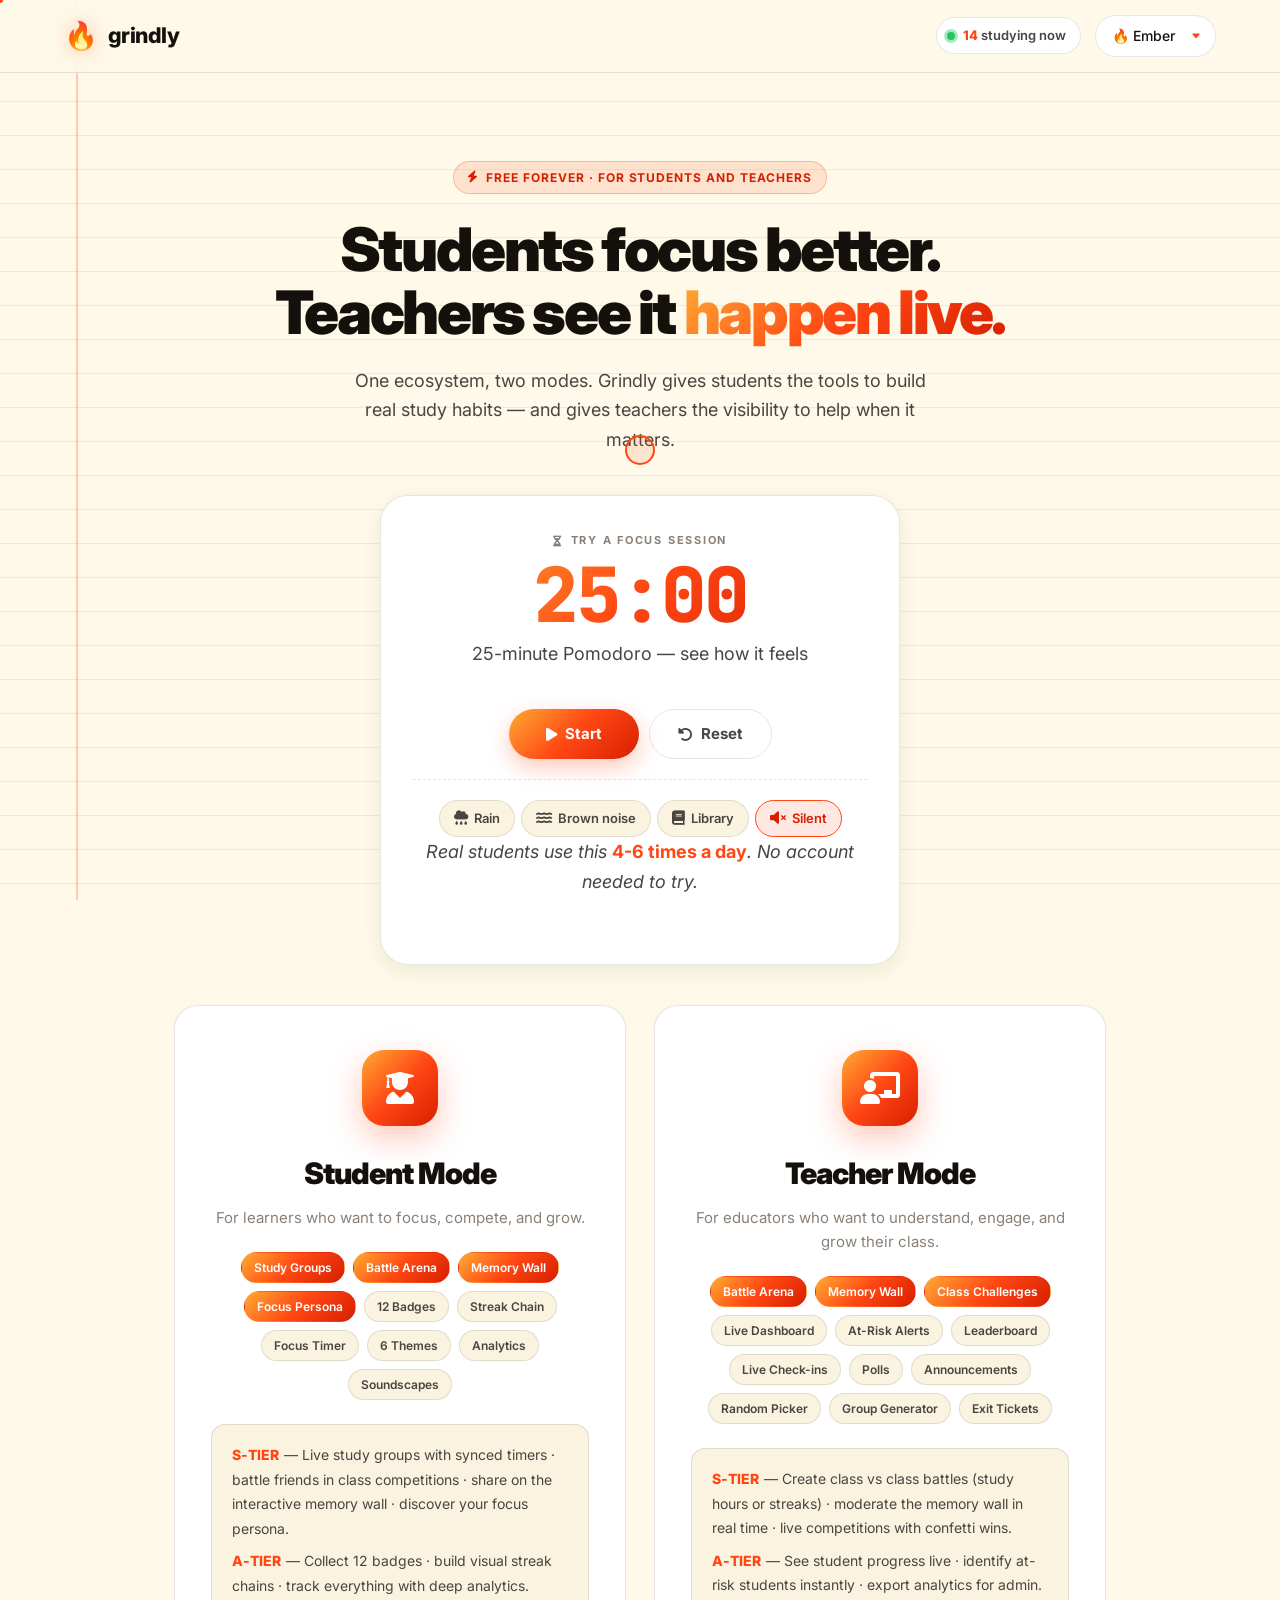
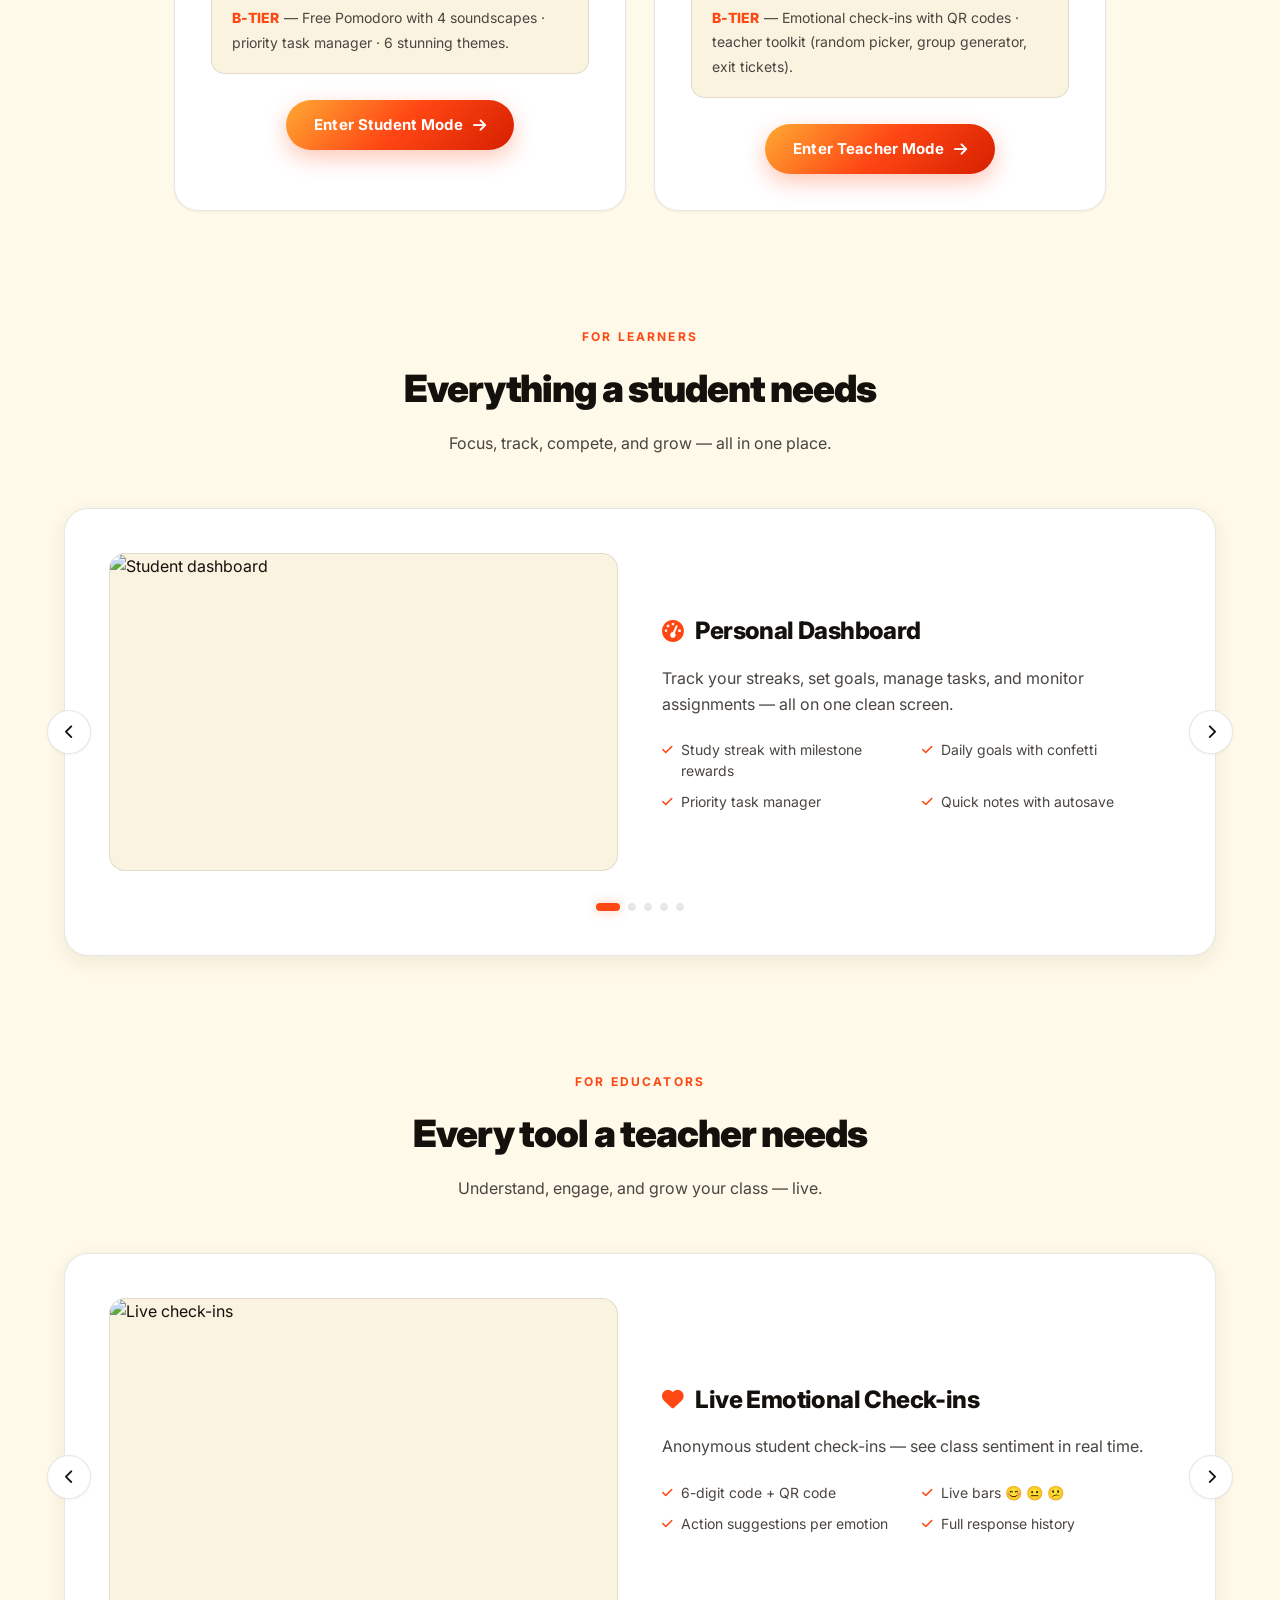
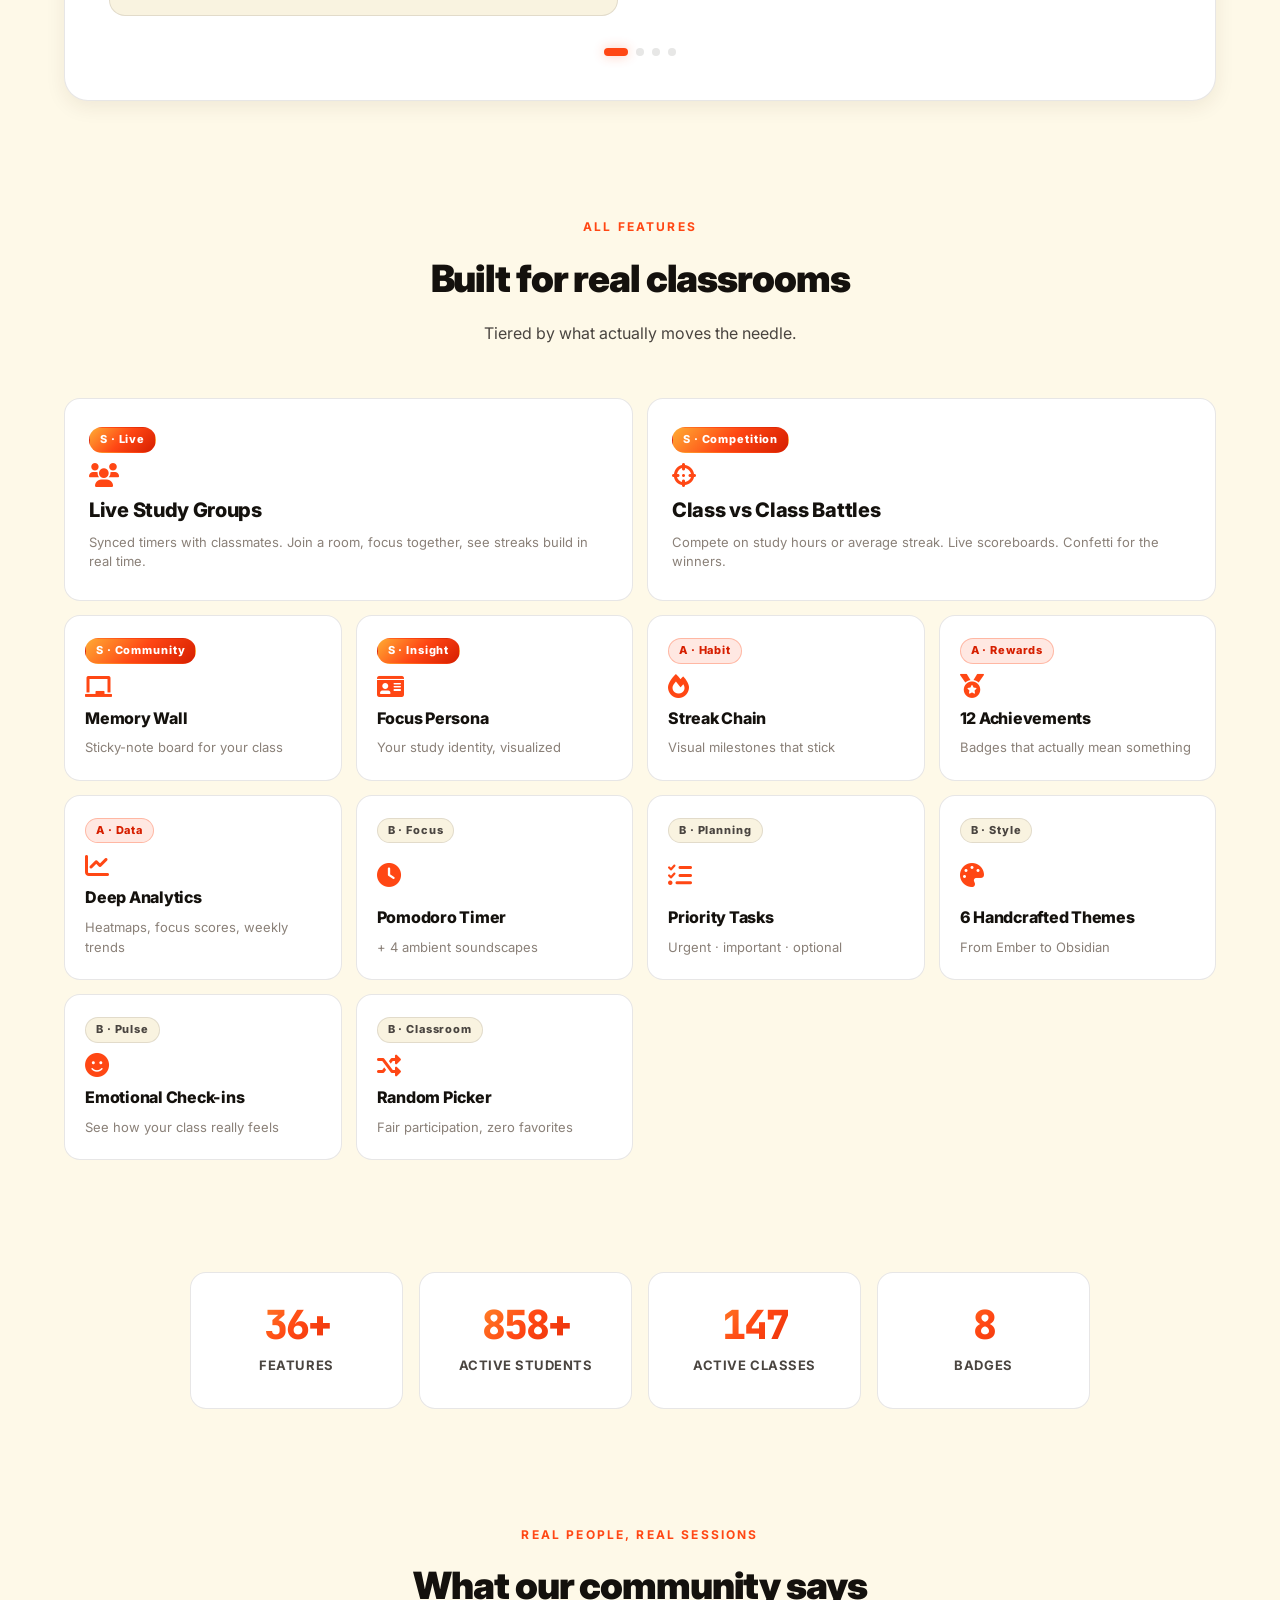
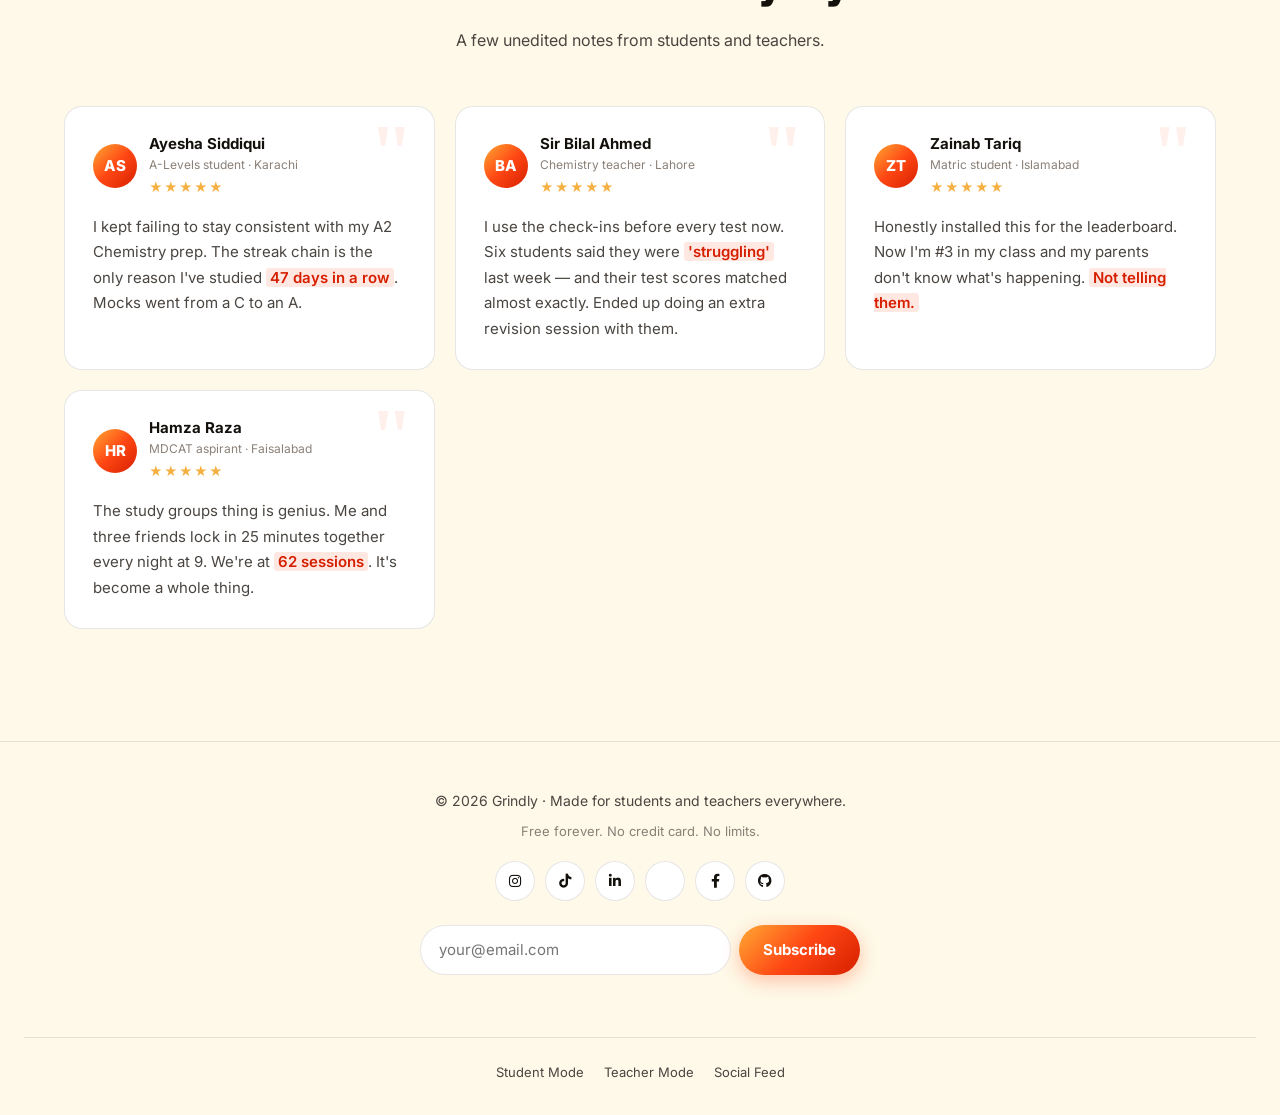
==== commit 0f802f23: "update index.html" ====
--- a/index.html
+++ b/index.html
@@ -938,11 +938,10 @@
   <!-- ============================================================
        HERO
        ============================================================ -->
-  <section class="hero">
-    <span class="hero__eyebrow"><i class="fas fa-bolt"></i> Free forever · No signup</span>
-    <h1>The learning tool your class will <span class="accent">actually use</span></h1>
-    <p>Focus timers, live study groups, class battles, and real-time teacher insights. Built for students and teachers in one place.</p>
-
+    <section class="hero">
+    <span class="hero__eyebrow"><i class="fas fa-bolt"></i> Free forever · For students and teachers</span>
+    <h1>Students focus better. Teachers see it <span class="accent">happen live.</span></h1>
+    <p>One ecosystem, two modes. Grindly gives students the tools to build real study habits — and gives teachers the visibility to help when it matters.</p>
     <!-- ============================
          FOCUS TIMER DEMO
          ============================ -->
